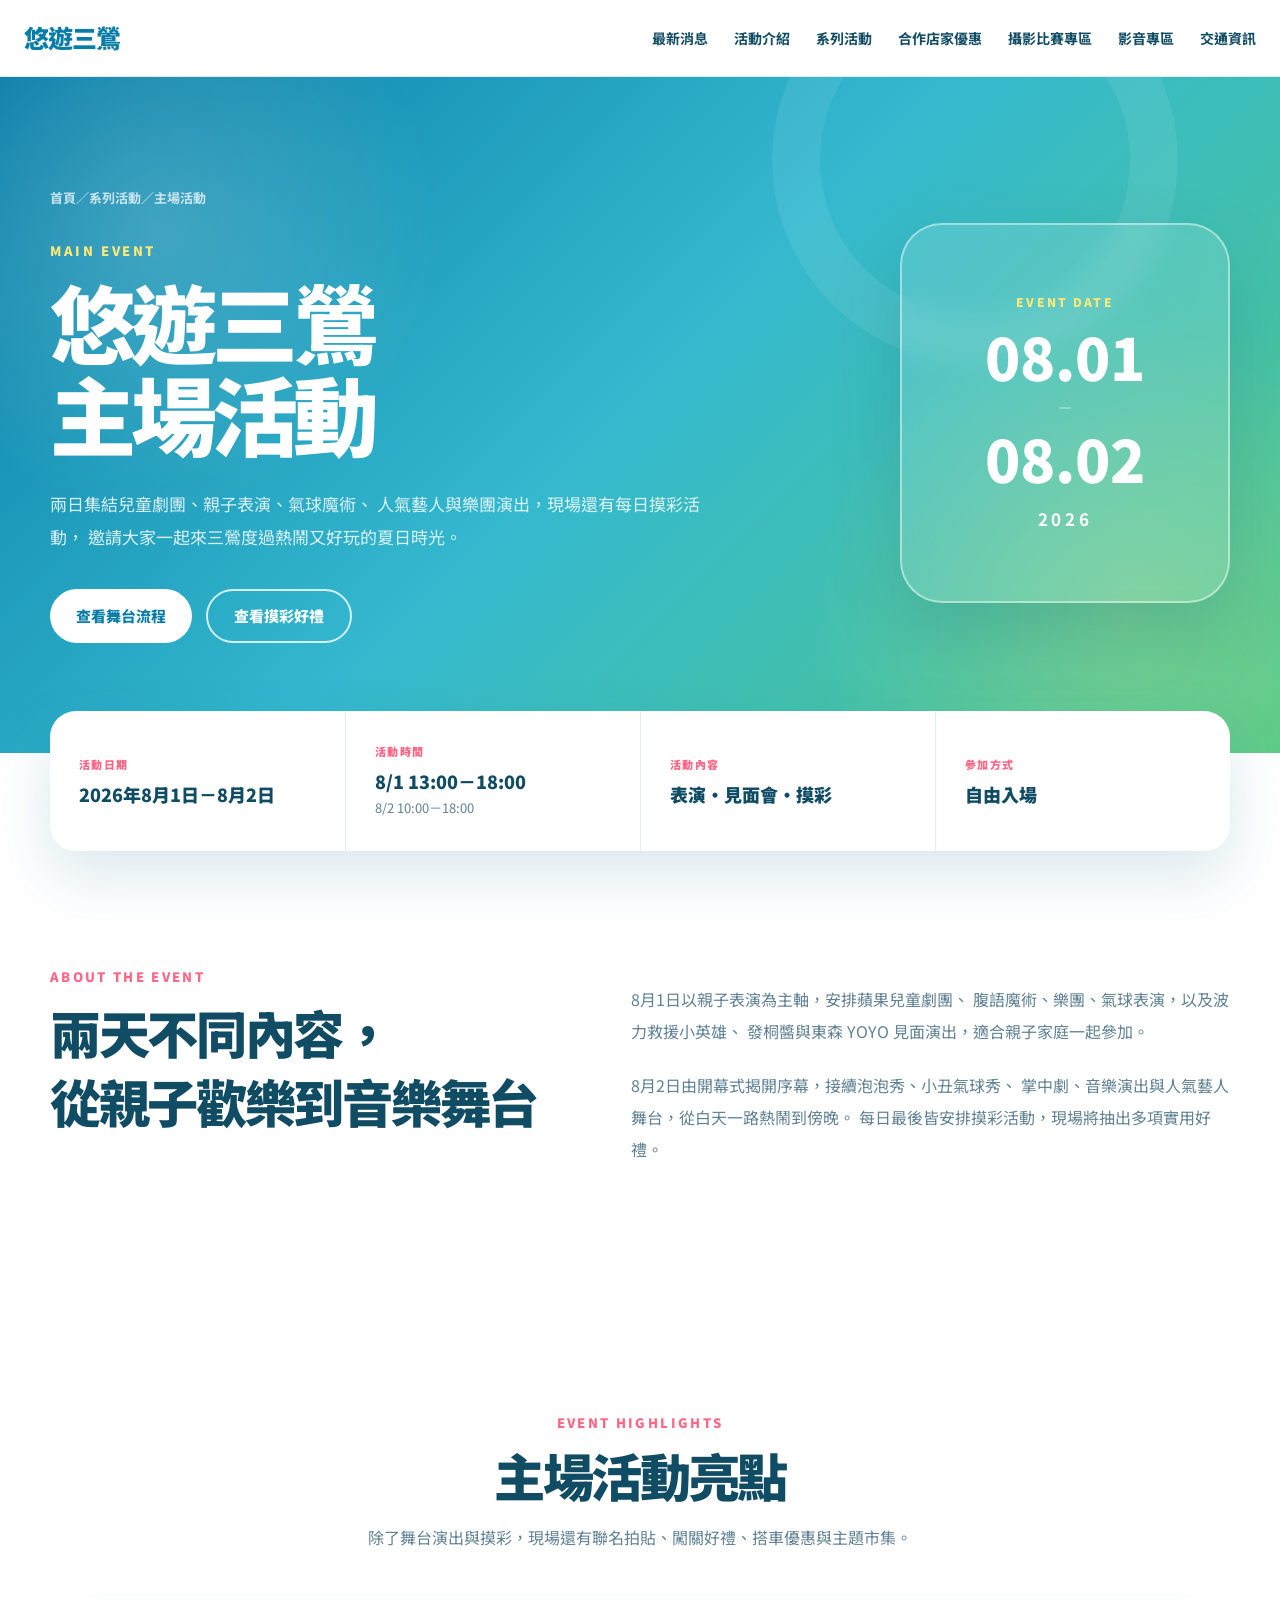
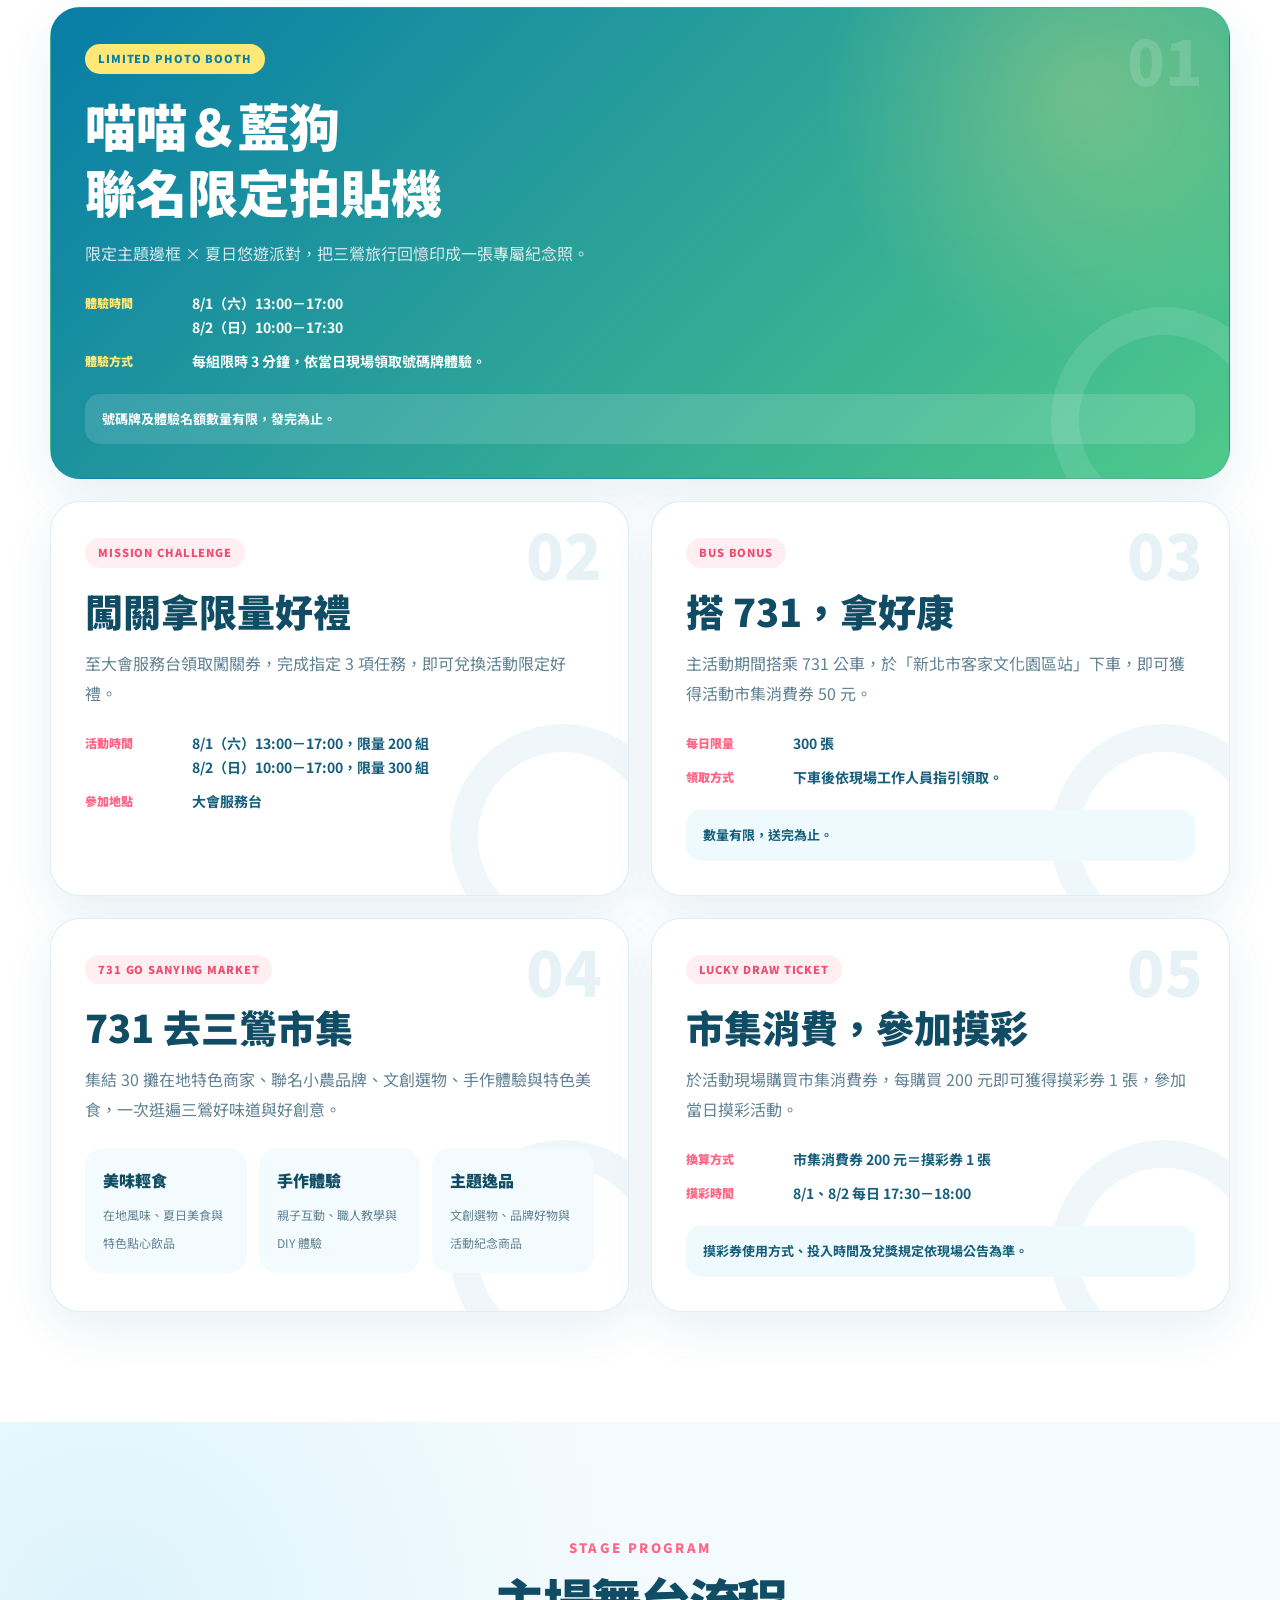
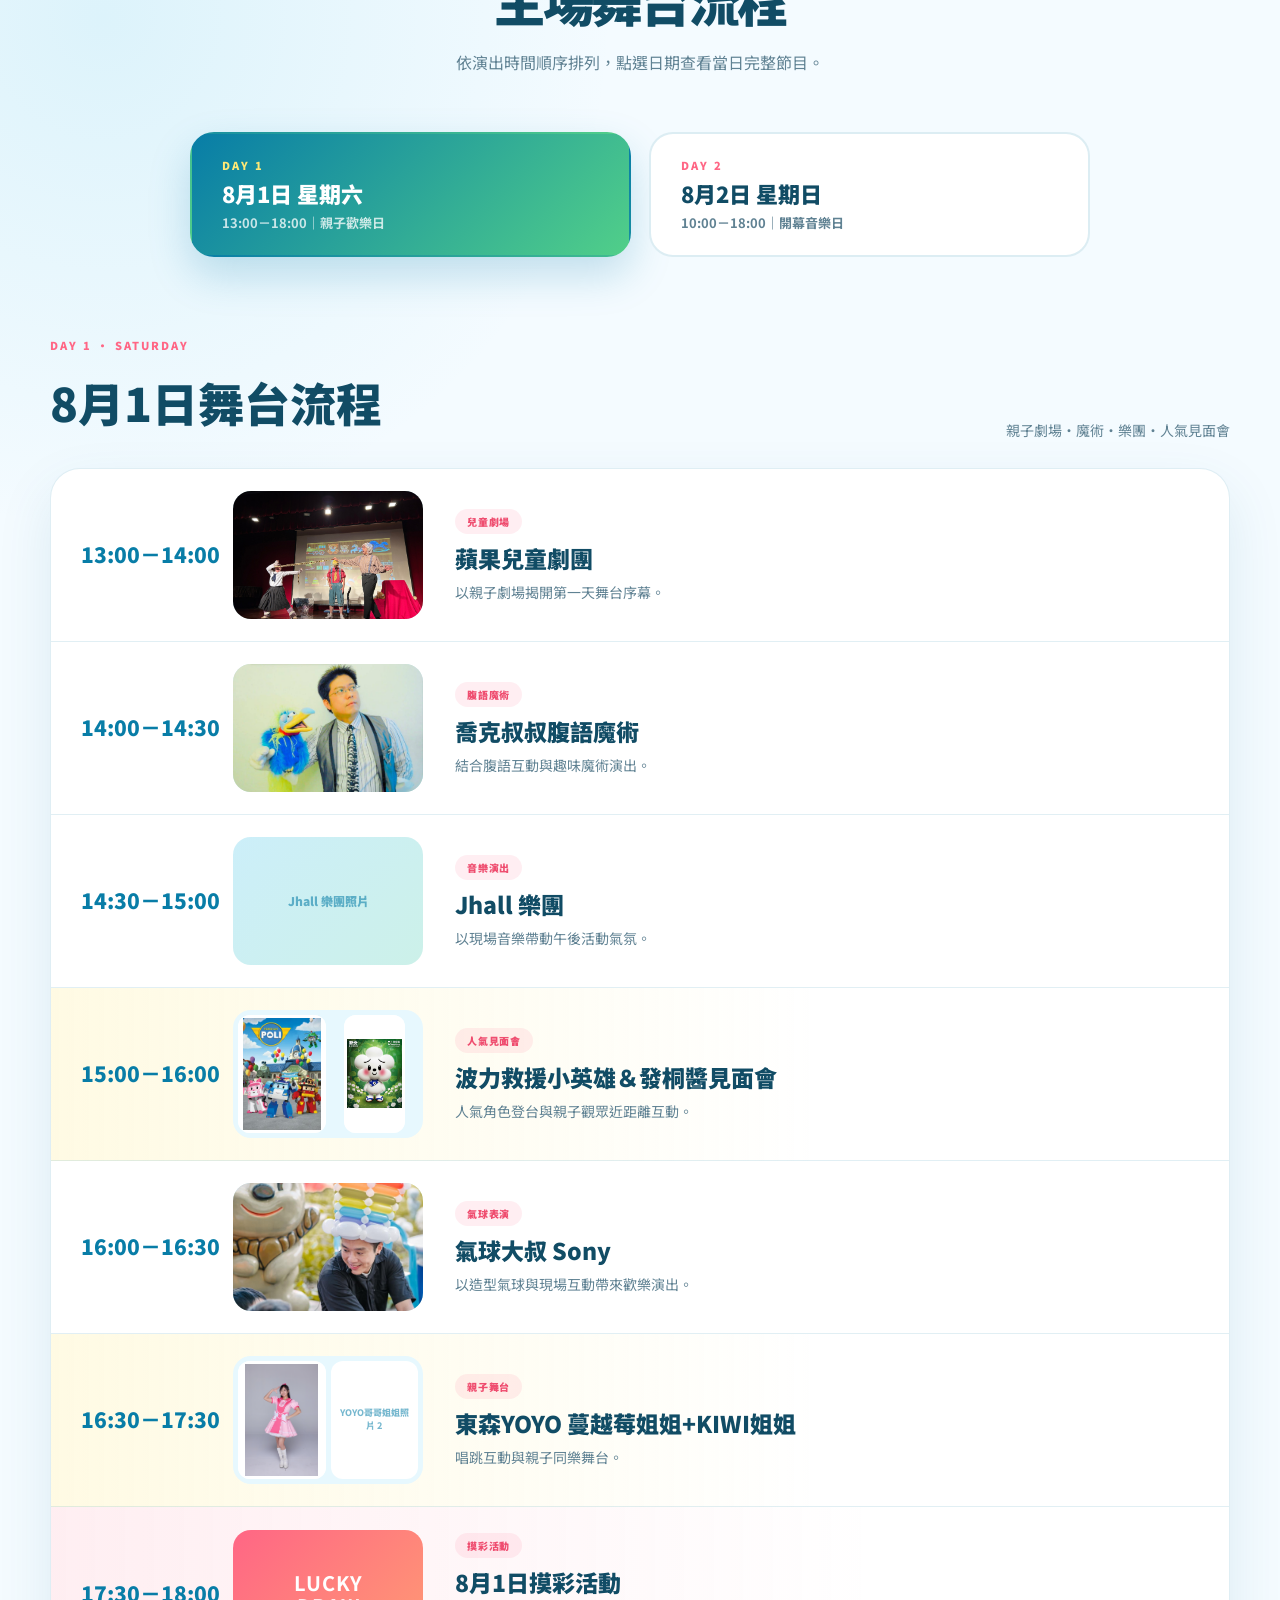
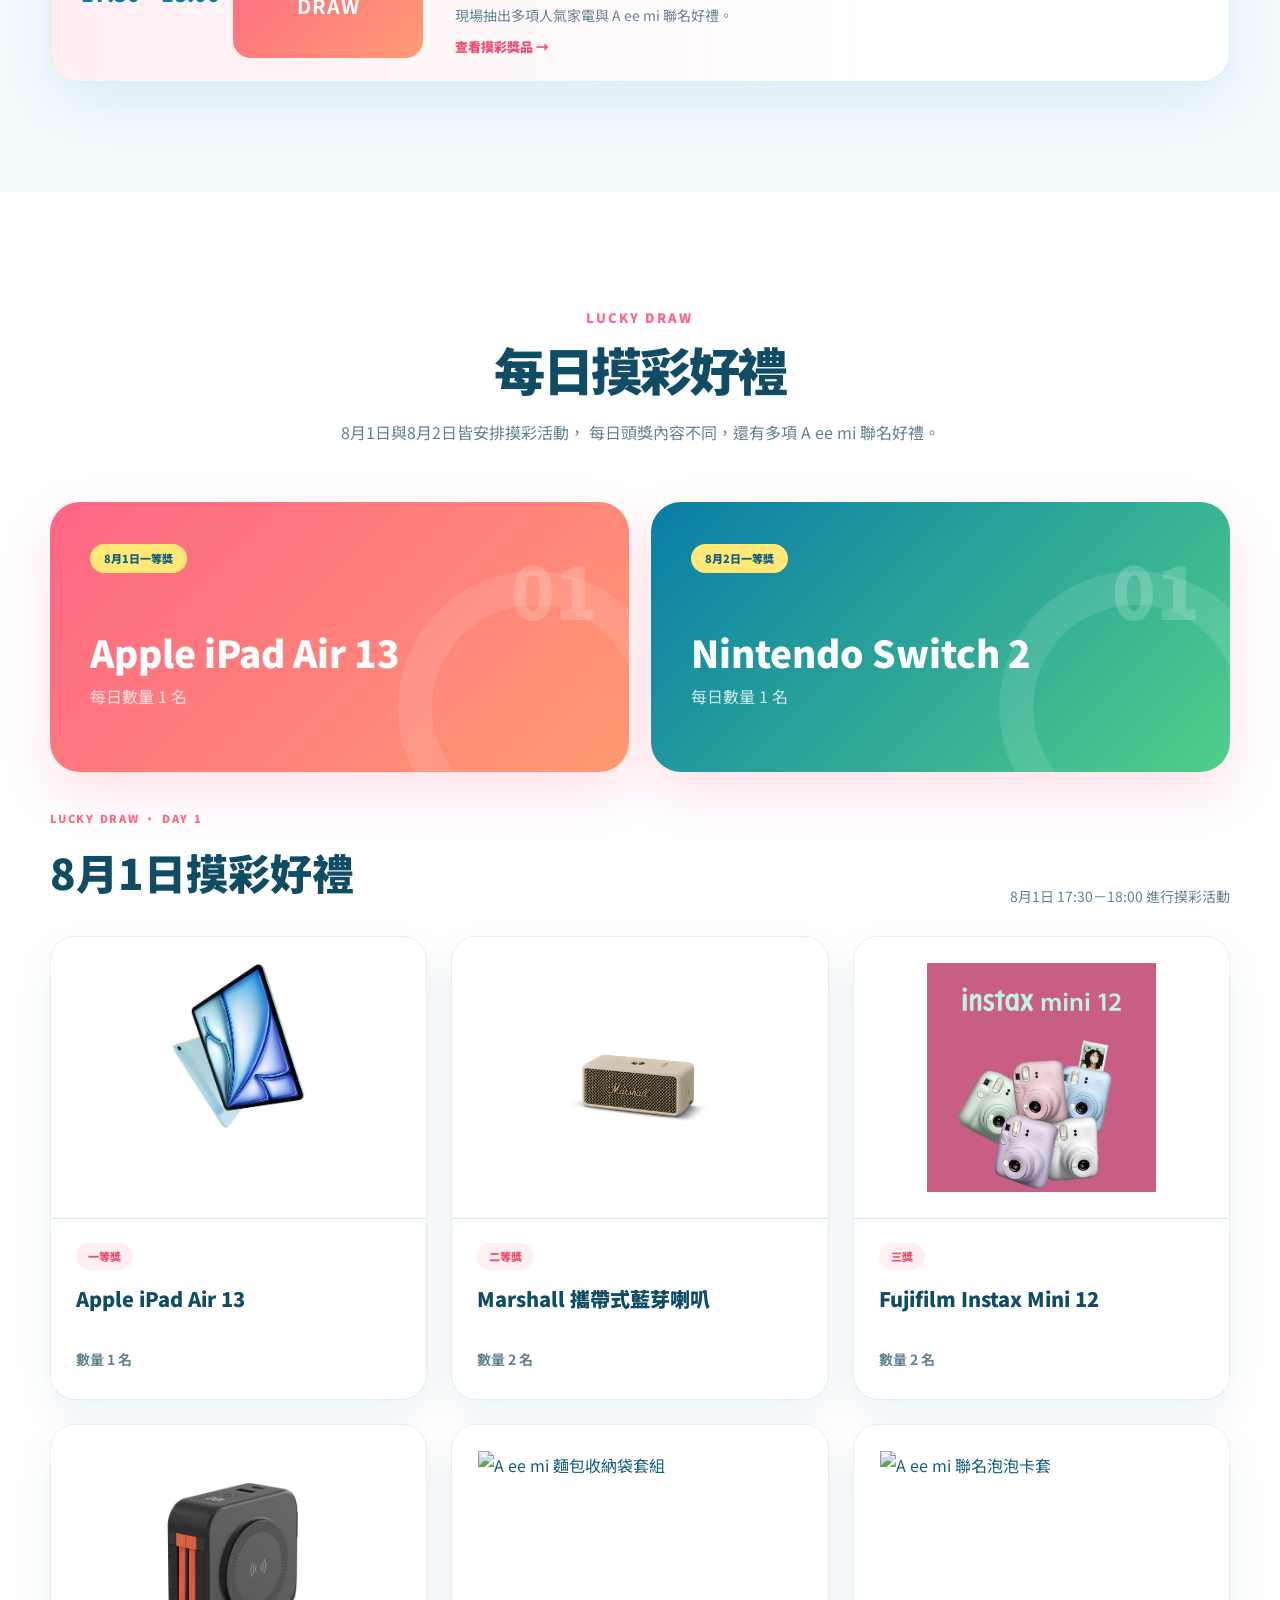
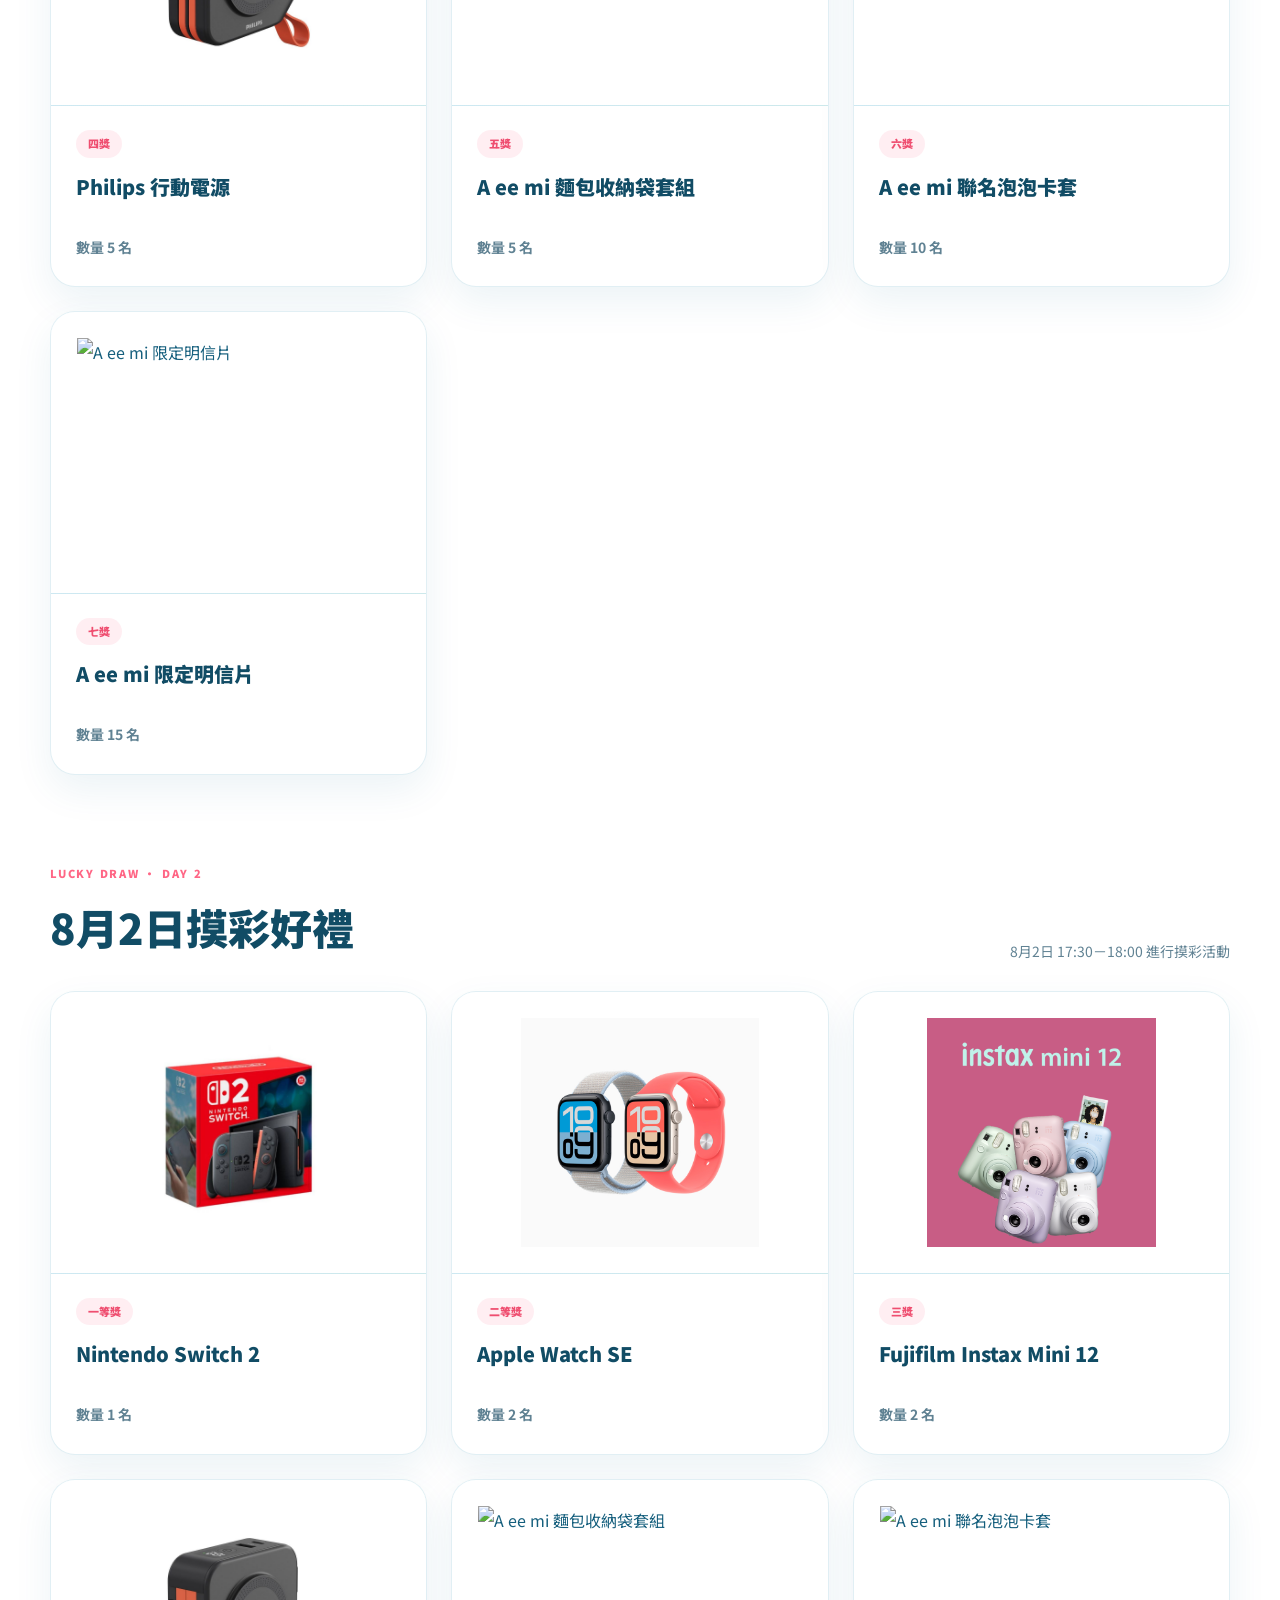
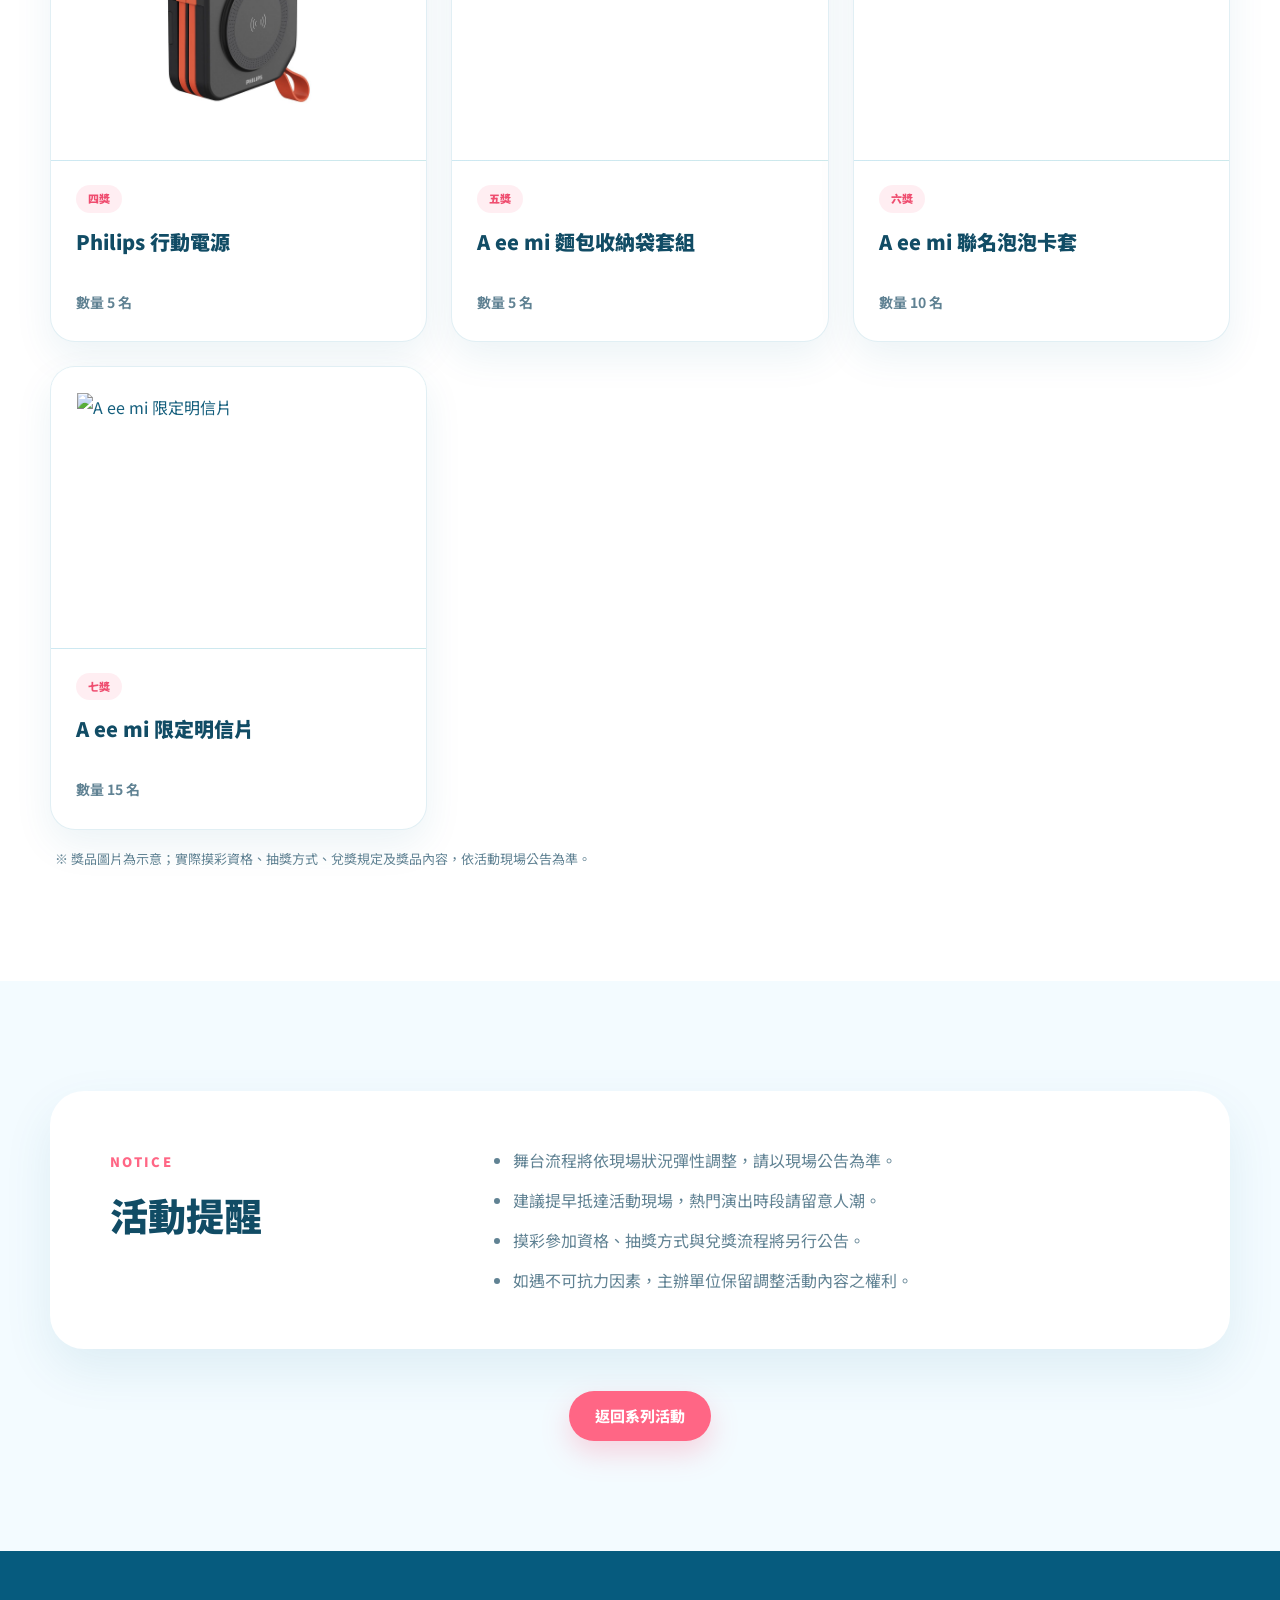
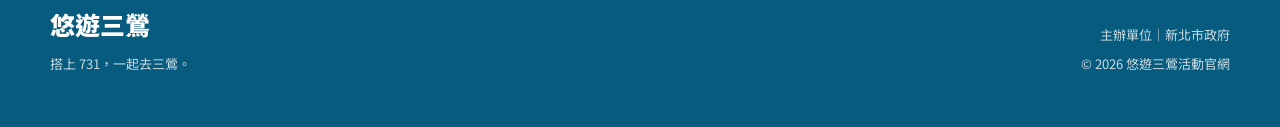
==== main-event.html @ e7f682f3 "Update main-event.html" ====
<!doctype html>
<html lang="zh-Hant">
<head>
  <meta charset="UTF-8" />
  <meta name="viewport" content="width=device-width, initial-scale=1.0" />

  <title>主場活動｜悠遊三鶯</title>

  <meta
    name="description"
    content="悠遊三鶯主場活動於8月1日至8月2日登場，集結兒童劇團、親子表演、人氣藝人、音樂演出與每日摸彩活動。"
  />

  <link rel="preconnect" href="https://fonts.googleapis.com">
  <link rel="preconnect" href="https://fonts.gstatic.com" crossorigin>

  <link
    href="https://fonts.googleapis.com/css2?family=Noto+Sans+TC:wght@400;500;700;900&display=swap"
    rel="stylesheet"
  >

  <link rel="stylesheet" href="style.css" />

  <style>
    /* 表演照片放大檢視 */
    .program-photo img,
    .program-photo-person img {
      cursor: zoom-in;
    }

    .lightbox {
      position: fixed;
      inset: 0;
      z-index: 99999;
      display: flex;
      align-items: center;
      justify-content: center;
      padding: 28px;
      background: rgba(3, 24, 35, 0.92);
      opacity: 0;
      visibility: hidden;
      transition: opacity 0.25s ease, visibility 0.25s ease;
    }

    .lightbox.is-open {
      opacity: 1;
      visibility: visible;
    }

    .lightbox-figure {
      width: min(1100px, 94vw);
      max-height: 90vh;
      margin: 0;
      display: flex;
      flex-direction: column;
      align-items: center;
      gap: 14px;
    }

    .lightbox img {
      display: block;
      max-width: 100%;
      max-height: 82vh;
      object-fit: contain;
      border-radius: 18px;
      background: #fff;
      box-shadow: 0 24px 70px rgba(0, 0, 0, 0.45);
      transform: scale(0.96);
      transition: transform 0.25s ease;
    }

    .lightbox.is-open img {
      transform: scale(1);
    }

    .lightbox-caption {
      min-height: 24px;
      color: #fff;
      font-size: 15px;
      font-weight: 700;
      text-align: center;
    }

    .lightbox-close {
      position: absolute;
      top: 18px;
      right: 22px;
      width: 48px;
      height: 48px;
      display: grid;
      place-items: center;
      border: 1px solid rgba(255,255,255,0.35);
      border-radius: 50%;
      color: #fff;
      background: rgba(255,255,255,0.1);
      font-size: 31px;
      line-height: 1;
      cursor: pointer;
      backdrop-filter: blur(8px);
    }

    .lightbox-close:hover {
      background: rgba(255,255,255,0.2);
    }

    body.lightbox-open {
      overflow: hidden;
    }

    @media (max-width: 650px) {
      .lightbox { padding: 18px; }
      .lightbox-close {
        top: 12px;
        right: 12px;
        width: 42px;
        height: 42px;
        font-size: 27px;
      }
      .lightbox img { max-height: 78vh; }
      .lightbox-caption { font-size: 13px; }
    }


    /* 主場活動亮點 */
    .event-feature-section {
      background: #ffffff;
    }

    .event-feature-grid {
      display: grid;
      grid-template-columns: repeat(2, minmax(0, 1fr));
      gap: 22px;
    }

    .event-feature-card {
      position: relative;
      min-height: 310px;
      padding: 34px;
      overflow: hidden;
      border: 1px solid rgba(8, 125, 167, 0.12);
      border-radius: 30px;
      background: #ffffff;
      box-shadow: 0 18px 48px rgba(11, 101, 138, 0.09);
    }

    .event-feature-card::after {
      position: absolute;
      right: -48px;
      bottom: -55px;
      width: 170px;
      height: 170px;
      border: 28px solid rgba(8, 125, 167, 0.06);
      border-radius: 50%;
      content: "";
    }

    .event-feature-card.feature-wide {
      grid-column: span 2;
      min-height: 340px;
      color: #ffffff;
      background:
        radial-gradient(circle at 88% 18%, rgba(255, 232, 117, 0.28), transparent 24%),
        linear-gradient(135deg, #087da7, #4fc98a);
    }

    .event-feature-card.feature-wide::after {
      border-color: rgba(255,255,255,0.1);
    }

    .feature-kicker {
      display: inline-flex;
      margin-bottom: 18px;
      padding: 5px 13px;
      border-radius: 999px;
      color: #ef4e70;
      background: rgba(255, 102, 133, 0.11);
      font-size: 11px;
      font-weight: 900;
      letter-spacing: 0.08em;
    }

    .feature-wide .feature-kicker {
      color: #087da7;
      background: #ffe875;
    }

    .event-feature-card h3 {
      position: relative;
      z-index: 2;
      margin: 0 0 14px;
      color: #114c65;
      font-size: clamp(25px, 3vw, 38px);
      font-weight: 900;
      line-height: 1.3;
    }

    .feature-wide h3 {
      color: #ffffff;
      font-size: clamp(34px, 4vw, 52px);
    }

    .event-feature-card > p {
      position: relative;
      z-index: 2;
      margin: 0;
      color: #608293;
      line-height: 1.85;
    }

    .feature-wide > p {
      max-width: 760px;
      color: rgba(255,255,255,0.82);
    }

    .feature-meta {
      position: relative;
      z-index: 2;
      margin-top: 24px;
      display: grid;
      gap: 10px;
    }

    .feature-meta div {
      display: grid;
      grid-template-columns: 95px 1fr;
      gap: 12px;
      align-items: start;
    }

    .feature-meta span {
      color: #ff6685;
      font-size: 12px;
      font-weight: 900;
    }

    .feature-meta strong {
      color: #155f7d;
      font-size: 14px;
      line-height: 1.7;
    }

    .feature-wide .feature-meta span {
      color: #ffe875;
    }

    .feature-wide .feature-meta strong {
      color: #ffffff;
    }

    .market-type-grid {
      position: relative;
      z-index: 2;
      margin-top: 24px;
      display: grid;
      grid-template-columns: repeat(3, 1fr);
      gap: 12px;
    }

    .market-type {
      padding: 18px;
      border-radius: 18px;
      background: #f4fbff;
    }

    .market-type strong {
      display: block;
      margin-bottom: 5px;
      color: #114c65;
      font-size: 16px;
      font-weight: 900;
    }

    .market-type span {
      color: #608293;
      font-size: 12px;
      line-height: 1.55;
    }

    .feature-number {
      position: absolute;
      top: 20px;
      right: 26px;
      color: rgba(8, 125, 167, 0.1);
      font-size: 62px;
      font-weight: 900;
      line-height: 1;
    }

    .feature-wide .feature-number {
      color: rgba(255,255,255,0.14);
    }

    .feature-note {
      position: relative;
      z-index: 2;
      margin-top: 20px;
      padding: 14px 17px;
      border-radius: 15px;
      color: #155f7d;
      background: #effaff;
      font-size: 13px;
      font-weight: 700;
    }

    .feature-wide .feature-note {
      color: #ffffff;
      background: rgba(255,255,255,0.13);
    }

    @media (max-width: 760px) {
      .event-feature-grid {
        grid-template-columns: 1fr;
      }

      .event-feature-card,
      .event-feature-card.feature-wide {
        grid-column: auto;
        min-height: auto;
        padding: 28px 24px;
      }

      .market-type-grid {
        grid-template-columns: 1fr;
      }

      .feature-meta div {
        grid-template-columns: 1fr;
        gap: 2px;
      }
    }

  </style>
</head>

<body>

  <!-- 導覽列 -->
  <header class="site-header">
    <div class="header-inner">

      <a class="logo" href="index.html">悠遊三鶯</a>

      <button
        class="menu-toggle"
        type="button"
        aria-label="開啟選單"
        aria-expanded="false"
        aria-controls="main-nav"
      >
        <span></span>
        <span></span>
        <span></span>
      </button>

      <nav class="main-nav" id="main-nav">
        <a href="index.html#news">最新消息</a>
        <a href="index.html#about">活動介紹</a>
        <a href="index.html#events">系列活動</a>
        <a href="index.html#shops">合作店家優惠</a>
        <a href="index.html#photo">攝影比賽專區</a>
        <a href="index.html#video">影音專區</a>
        <a href="index.html#traffic">交通資訊</a>
      </nav>

    </div>
  </header>

  <main>

    <!-- 內頁首屏 -->
    <section class="event-page-hero">
      <div class="container event-page-hero-inner">

        <div class="event-page-hero-copy">
          <a class="breadcrumb" href="index.html#events">
            首頁／系列活動／主場活動
          </a>

          <span class="event-page-label">MAIN EVENT</span>

          <h1>
            悠遊三鶯<br>
            主場活動
          </h1>

          <p>
            兩日集結兒童劇團、親子表演、氣球魔術、
            人氣藝人與樂團演出，現場還有每日摸彩活動，
            邀請大家一起來三鶯度過熱鬧又好玩的夏日時光。
          </p>

          <div class="event-page-actions">
            <a class="button button-light" href="#schedule">
              查看舞台流程
            </a>

            <a class="button button-outline-light" href="#raffle">
              查看摸彩好禮
            </a>
          </div>
        </div>

        <div class="event-page-date-card">
          <span>EVENT DATE</span>
          <strong>08.01</strong>
          <i>－</i>
          <strong>08.02</strong>
          <p>2026</p>
        </div>

      </div>
    </section>

    <!-- 活動基本資訊 -->
    <section class="event-summary-section">
      <div class="container">

        <div class="event-summary-grid">

          <article>
            <span>活動日期</span>
            <strong>2026年8月1日－8月2日</strong>
          </article>

          <article>
            <span>活動時間</span>
            <strong>8/1 13:00－18:00</strong>
            <small>8/2 10:00－18:00</small>
          </article>

          <article>
            <span>活動內容</span>
            <strong>表演・見面會・摸彩</strong>
          </article>

          <article>
            <span>參加方式</span>
            <strong>自由入場</strong>
          </article>

        </div>

      </div>
    </section>

    <!-- 活動介紹 -->
    <section class="section event-intro-section">
      <div class="container">

        <div class="event-intro-layout">

          <div class="event-intro-title">
            <span class="section-en">ABOUT THE EVENT</span>
            <h2>兩天不同內容，<br>從親子歡樂到音樂舞台</h2>
          </div>

          <div class="event-intro-copy">
            <p>
              8月1日以親子表演為主軸，安排蘋果兒童劇團、
              腹語魔術、樂團、氣球表演，以及波力救援小英雄、
              發桐醬與東森 YOYO 見面演出，適合親子家庭一起參加。
            </p>

            <p>
              8月2日由開幕式揭開序幕，接續泡泡秀、小丑氣球秀、
              掌中劇、音樂演出與人氣藝人舞台，從白天一路熱鬧到傍晚。
              每日最後皆安排摸彩活動，現場將抽出多項實用好禮。
            </p>
          </div>

        </div>

      </div>
    </section>



    <!-- 主場活動亮點 -->
    <section class="section event-feature-section" id="event-highlights">
      <div class="container">

        <div class="section-heading centered">
          <span class="section-en">EVENT HIGHLIGHTS</span>
          <h2>主場活動亮點</h2>
          <p>除了舞台演出與摸彩，現場還有聯名拍貼、闖關好禮、搭車優惠與主題市集。</p>
        </div>

        <div class="event-feature-grid">

          <article class="event-feature-card feature-wide">
            <span class="feature-number">01</span>
            <span class="feature-kicker">LIMITED PHOTO BOOTH</span>
            <h3>喵喵＆藍狗<br>聯名限定拍貼機</h3>
            <p>限定主題邊框 × 夏日悠遊派對，把三鶯旅行回憶印成一張專屬紀念照。</p>

            <div class="feature-meta">
              <div>
                <span>體驗時間</span>
                <strong>8/1（六）13:00－17:00<br>8/2（日）10:00－17:30</strong>
              </div>
              <div>
                <span>體驗方式</span>
                <strong>每組限時 3 分鐘，依當日現場領取號碼牌體驗。</strong>
              </div>
            </div>

            <div class="feature-note">號碼牌及體驗名額數量有限，發完為止。</div>
          </article>

          <article class="event-feature-card">
            <span class="feature-number">02</span>
            <span class="feature-kicker">MISSION CHALLENGE</span>
            <h3>闖關拿限量好禮</h3>
            <p>至大會服務台領取闖關券，完成指定 3 項任務，即可兌換活動限定好禮。</p>

            <div class="feature-meta">
              <div>
                <span>活動時間</span>
                <strong>8/1（六）13:00－17:00，限量 200 組<br>8/2（日）10:00－17:00，限量 300 組</strong>
              </div>
              <div>
                <span>參加地點</span>
                <strong>大會服務台</strong>
              </div>
            </div>
          </article>

          <article class="event-feature-card">
            <span class="feature-number">03</span>
            <span class="feature-kicker">BUS BONUS</span>
            <h3>搭 731，拿好康</h3>
            <p>主活動期間搭乘 731 公車，於「新北市客家文化園區站」下車，即可獲得活動市集消費券 50 元。</p>

            <div class="feature-meta">
              <div>
                <span>每日限量</span>
                <strong>300 張</strong>
              </div>
              <div>
                <span>領取方式</span>
                <strong>下車後依現場工作人員指引領取。</strong>
              </div>
            </div>

            <div class="feature-note">數量有限，送完為止。</div>
          </article>

          <article class="event-feature-card">
            <span class="feature-number">04</span>
            <span class="feature-kicker">731 GO SANYING MARKET</span>
            <h3>731 去三鶯市集</h3>
            <p>集結 30 攤在地特色商家、聯名小農品牌、文創選物、手作體驗與特色美食，一次逛遍三鶯好味道與好創意。</p>

            <div class="market-type-grid">
              <div class="market-type">
                <strong>美味輕食</strong>
                <span>在地風味、夏日美食與特色點心飲品</span>
              </div>
              <div class="market-type">
                <strong>手作體驗</strong>
                <span>親子互動、職人教學與 DIY 體驗</span>
              </div>
              <div class="market-type">
                <strong>主題逸品</strong>
                <span>文創選物、品牌好物與活動紀念商品</span>
              </div>
            </div>
          </article>

          <article class="event-feature-card">
            <span class="feature-number">05</span>
            <span class="feature-kicker">LUCKY DRAW TICKET</span>
            <h3>市集消費，參加摸彩</h3>
            <p>於活動現場購買市集消費券，每購買 200 元即可獲得摸彩券 1 張，參加當日摸彩活動。</p>

            <div class="feature-meta">
              <div>
                <span>換算方式</span>
                <strong>市集消費券 200 元＝摸彩券 1 張</strong>
              </div>
              <div>
                <span>摸彩時間</span>
                <strong>8/1、8/2 每日 17:30－18:00</strong>
              </div>
            </div>

            <div class="feature-note">摸彩券使用方式、投入時間及兌獎規定依現場公告為準。</div>
          </article>

        </div>
      </div>
    </section>


    <!-- 舞台演出流程 -->
<section class="section stage-program-section" id="schedule">
  <div class="container">

    <div class="section-heading centered">
      <span class="section-en">STAGE PROGRAM</span>
      <h2>主場舞台流程</h2>
      <p>依演出時間順序排列，點選日期查看當日完整節目。</p>
    </div>

    <!-- 日期切換 -->
    <div class="program-tabs" role="tablist">
      <button
        class="program-tab is-active"
        type="button"
        data-program="program-day1"
        aria-selected="true"
      >
        <span>DAY 1</span>
        <strong>8月1日 星期六</strong>
        <small>13:00－18:00｜親子歡樂日</small>
      </button>

      <button
        class="program-tab"
        type="button"
        data-program="program-day2"
        aria-selected="false"
      >
        <span>DAY 2</span>
        <strong>8月2日 星期日</strong>
        <small>10:00－18:00｜開幕音樂日</small>
      </button>
    </div>

    <!-- 8月1日 -->
    <div class="program-panel is-active" id="program-day1">

      <div class="program-day-heading">
        <div>
          <span>DAY 1 · SATURDAY</span>
          <h3>8月1日舞台流程</h3>
        </div>
        <p>親子劇場・魔術・樂團・人氣見面會</p>
      </div>

      <div class="program-list">

        <article class="program-row">
          <time>13:00<br>－<br>14:00</time>

          <div class="program-photo">
            <span>蘋果兒童劇團照片</span>
            <img
              src="images/performers/0801-apple.jpg"
              alt="蘋果兒童劇團"
              loading="lazy"
              style="--focus-x: 50%; --focus-y: 35%;"
              onerror="this.style.display='none';"
            >
          </div>

          <div class="program-info">
            <span class="program-category">兒童劇場</span>
            <h4>蘋果兒童劇團</h4>
            <p>以親子劇場揭開第一天舞台序幕。</p>
          </div>
        </article>

        <article class="program-row">
          <time>14:00<br>－<br>14:30</time>

          <div class="program-photo">
            <span>喬克叔叔照片</span>
            <img
              src="images/performers/0801-joker.jpg"
              alt="喬克叔叔腹語魔術"
              loading="lazy"
              style="--focus-x: 50%; --focus-y: 25%;"
              onerror="this.style.display='none';"
            >
          </div>

          <div class="program-info">
            <span class="program-category">腹語魔術</span>
            <h4>喬克叔叔腹語魔術</h4>
            <p>結合腹語互動與趣味魔術演出。</p>
          </div>
        </article>

        <article class="program-row">
          <time>14:30<br>－<br>15:00</time>

          <div class="program-photo">
            <span>Jhall 樂團照片</span>
            <img
              src="images/performers/0801-jhall.jpg"
              alt="Jhall 樂團"
              loading="lazy"
              style="--focus-x: 50%; --focus-y: 40%;"
              onerror="this.style.display='none';"
            >
          </div>

          <div class="program-info">
            <span class="program-category">音樂演出</span>
            <h4>Jhall 樂團</h4>
            <p>以現場音樂帶動午後活動氣氛。</p>
          </div>
        </article>

        <article class="program-row program-row-highlight">
          <time>15:00<br>－<br>16:00</time>

          <div class="program-photo program-photo-pair">
  <div class="program-photo-person">
    <span>波力救援小英雄照片</span>
    <img
      src="images/performers/0801-poly.jpg"
      alt="波力救援小英雄"
      loading="lazy"
      onerror="this.style.display='none';"
    >
  </div>

  <div class="program-photo-person">
    <span>發桐醬照片</span>
    <img
      src="images/performers/0801-fatung.jpg"
      alt="發桐醬"
      loading="lazy"
      onerror="this.style.display='none';"
    >
  </div>
</div>

          <div class="program-info">
            <span class="program-category">人氣見面會</span>
            <h4>波力救援小英雄＆發桐醬見面會</h4>
            <p>人氣角色登台與親子觀眾近距離互動。</p>
          </div>
        </article>

        <article class="program-row">
          <time>16:00<br>－<br>16:30</time>

          <div class="program-photo">
            <span>氣球大叔 Sony 照片</span>
            <img
              src="images/performers/0801-sony.jpg"
              alt="氣球大叔 Sony"
              loading="lazy"
              style="--focus-x: 50%; --focus-y: 25%;"
              onerror="this.style.display='none';"
            >
          </div>

          <div class="program-info">
            <span class="program-category">氣球表演</span>
            <h4>氣球大叔 Sony</h4>
            <p>以造型氣球與現場互動帶來歡樂演出。</p>
          </div>
        </article>

        <article class="program-row program-row-highlight">
          <time>16:30<br>－<br>17:30</time>

          <div class="program-photo program-photo-pair">
  <div class="program-photo-person">
    <span>YOYO哥哥姐姐照片 1</span>
    <img
      src="images/performers/0801-yoyo-01.jpg"
      alt="東森 YOYO 演出者一"
      loading="lazy"
      onerror="this.style.display='none';"
    >
  </div>

  <div class="program-photo-person">
    <span>YOYO哥哥姐姐照片 2</span>
    <img
      src="images/performers/0801-yoyo-02.jpg"
      alt="東森 YOYO 演出者二"
      loading="lazy"
      onerror="this.style.display='none';"
    >
  </div>
</div>

          <div class="program-info">
            <span class="program-category">親子舞台</span>
            <h4>東森YOYO 蔓越莓姐姐+KIWI姐姐</h4>
            <p>唱跳互動與親子同樂舞台。</p>
          </div>
        </article>

        <article class="program-row program-row-raffle">
          <time>17:30<br>－<br>18:00</time>

          <div class="program-photo program-photo-symbol">
            <strong>LUCKY<br>DRAW</strong>
          </div>

          <div class="program-info">
            <span class="program-category">摸彩活動</span>
            <h4>8月1日摸彩活動</h4>
            <p>現場抽出多項人氣家電與 A ee mi 聯名好禮。</p>
            <a href="#raffle">查看摸彩獎品 →</a>
          </div>
        </article>

      </div>
    </div>

    <!-- 8月2日 -->
    <div class="program-panel" id="program-day2">

      <div class="program-day-heading">
        <div>
          <span>DAY 2 · SUNDAY</span>
          <h3>8月2日舞台流程</h3>
        </div>
        <p>開幕活動・親子演出・樂團・人氣藝人</p>
      </div>

      <div class="program-list">

        <article class="program-row program-row-opening">
          <time>10:00<br>－<br>10:40</time>

          <div class="program-photo program-photo-symbol">
            <strong>OPENING</strong>
          </div>

          <div class="program-info">
            <span class="program-category">開幕活動</span>
            <h4>悠遊三鶯開幕式</h4>
            <p>由現場貴賓與表演團隊共同揭開活動序幕。</p>
          </div>
        </article>

        <article class="program-row">
          <time>10:40<br>－<br>11:10</time>

          <div class="program-photo">
            <span>猴子老師照片</span>
            <img
              src="images/performers/0802-monkey.jpg"
              alt="猴子老師泡泡表演"
              loading="lazy"
              style="--focus-x: 50%; --focus-y: 25%;"
              onerror="this.style.display='none';"
            >
          </div>

          <div class="program-info">
            <span class="program-category">泡泡表演</span>
            <h4>猴子老師泡泡表演</h4>
            <p>以大大小小的夢幻泡泡打造親子互動舞台。</p>
          </div>
        </article>

        <article class="program-row">
          <time>11:10<br>－<br>11:40</time>

          <div class="program-photo">
            <span>呱呱姐姐照片</span>
            <img
              src="images/performers/0802-guagua.jpg"
              alt="呱呱姐姐歡樂小丑氣球秀"
              loading="lazy"
              style="--focus-x: 50%; --focus-y: 25%;"
              onerror="this.style.display='none';"
            >
          </div>

          <div class="program-info">
            <span class="program-category">氣球表演</span>
            <h4>呱呱姐姐歡樂小丑氣球秀</h4>
            <p>趣味小丑互動搭配造型氣球演出。</p>
          </div>
        </article>

        <article class="program-row">
          <time>11:40<br>－<br>13:10</time>

          <div class="program-photo">
            <span>五洲園掌中劇團照片</span>
            <img
              src="images/performers/0802-wuzhou.jpg"
              alt="五洲園掌中劇團"
              loading="lazy"
              style="--focus-x: 50%; --focus-y: 40%;"
              onerror="this.style.display='none';"
            >
          </div>

          <div class="program-info">
            <span class="program-category">傳統戲曲</span>
            <h4>五洲園掌中劇團</h4>
            <p>以布袋戲演出呈現傳統藝術魅力。</p>
          </div>
        </article>

        <article class="program-row">
          <time>13:10<br>－<br>13:40</time>

          <div class="program-photo">
            <span>鈴極限照片</span>
            <img
              src="images/performers/0802-lingjixian.jpg"
              alt="鈴極限"
              loading="lazy"
              style="--focus-x: 50%; --focus-y: 35%;"
              onerror="this.style.display='none';"
            >
          </div>

          <div class="program-info">
            <span class="program-category">舞台演出</span>
            <h4>鈴極限</h4>
            <p>帶來節奏感十足的特色舞台演出。</p>
          </div>
        </article>

        <article class="program-row">
          <time>13:40<br>－<br>14:05</time>

          <div class="program-photo">
            <span>Yappy 照片</span>
            <img
              src="images/performers/0802-yappy.jpg"
              alt="Yappy"
              loading="lazy"
              style="--focus-x: 50%; --focus-y: 10%;"
              onerror="this.style.display='none';"
            >
          </div>

          <div class="program-info">
            <span class="program-category">音樂演出</span>
            <h4>Yappy</h4>
            <p>以現場音樂為午後舞台暖場。</p>
          </div>
        </article>

        <article class="program-row">
          <time>14:05<br>－<br>14:45</time>

          <div class="program-photo">
            <span>粹垢 TRAEGO 照片</span>
            <img
              src="images/performers/0802-traego.jpg"
              alt="粹垢 TRAEGO"
              loading="lazy"
              style="--focus-x: 50%; --focus-y: 40%;"
              onerror="this.style.display='none';"
            >
          </div>

          <div class="program-info">
            <span class="program-category">音樂演出</span>
            <h4>粹垢 TRAEGO</h4>
            <p>帶來風格鮮明的現場演出。</p>
          </div>
        </article>

        <article class="program-row">
          <time>14:45<br>－<br>15:15</time>

          <div class="program-photo">
            <span>崴崴孟孟照片</span>
            <img
              src="images/performers/0802-weiwei.jpg"
              alt="崴崴孟孟"
              loading="lazy"
              style="--focus-x: 50%; --focus-y: 20%;"
              onerror="this.style.display='none';"
            >
          </div>

          <div class="program-info">
            <span class="program-category">音樂演出</span>
            <h4>崴崴孟孟</h4>
            <p>以雙人音樂演出延續午後氣氛。</p>
          </div>
        </article>

        <article class="program-row">
          <time>15:15<br>－<br>15:55</time>

          <div class="program-photo">
            <span>無妄合作社照片</span>
            <img
              src="images/performers/0802-wuwang.jpg"
              alt="無妄合作社"
              loading="lazy"
              style="--focus-x: 50%; --focus-y: 10%;"
              onerror="this.style.display='none';"
            >
          </div>

          <div class="program-info">
            <span class="program-category">樂團演出</span>
            <h4>無妄合作社</h4>
            <p>帶來充滿現場張力的樂團演出。</p>
          </div>
        </article>

        <article class="program-row">
          <time>15:55<br>－<br>16:35</time>

          <div class="program-photo">
            <span>庸俗救星照片</span>
            <img
              src="images/performers/0802-yongsu.jpg"
              alt="庸俗救星"
              loading="lazy"
              style="--focus-x: 50%; --focus-y: 20%;"
              onerror="this.style.display='none';"
            >
          </div>

          <div class="program-info">
            <span class="program-category">樂團演出</span>
            <h4>庸俗救星</h4>
            <p>以樂團現場演出推升舞台熱度。</p>
          </div>
        </article>

        <article class="program-row program-row-highlight">
          <time>16:35<br>－<br>17:00</time>

          <div class="program-photo">
            <span>婁峻碩 SHOU 照片</span>
            <img
              src="images/performers/0802-shou.jpg"
              alt="婁峻碩 SHOU"
              loading="lazy"
              style="--focus-x: 50%; --focus-y: 20%;"
              onerror="this.style.display='none';"
            >
          </div>

          <div class="program-info">
            <span class="program-category">人氣藝人</span>
            <h4>婁峻碩 SHOU</h4>
            <p>人氣藝人登台演出，帶來主場活動高潮。</p>
          </div>
        </article>

        <article class="program-row program-row-highlight">
          <time>17:00<br>－<br>17:30</time>

          <div class="program-photo">
            <span>小鐘照片</span>
            <img
              src="images/performers/0802-xiaozhong.jpg"
              alt="小鐘"
              loading="lazy"
              style="--focus-x: 50%; --focus-y: 10%;"
              onerror="this.style.display='none';"
            >
          </div>

          <div class="program-info">
            <span class="program-category">人氣藝人</span>
            <h4>小鐘</h4>
            <p>以活力舞台演出陪大家迎接摸彩時段。</p>
          </div>
        </article>

        <article class="program-row program-row-raffle">
          <time>17:30<br>－<br>18:00</time>

          <div class="program-photo program-photo-symbol">
            <strong>LUCKY<br>DRAW</strong>
          </div>

          <div class="program-info">
            <span class="program-category">摸彩活動</span>
            <h4>8月2日摸彩活動</h4>
            <p>現場抽出多項人氣家電與 A ee mi 聯名好禮。</p>
            <a href="#raffle">查看摸彩獎品 →</a>
          </div>
        </article>

      </div>
    </div>

  </div>
</section>

    <!-- 摸彩 -->
    <section class="section raffle-page-section" id="raffle">
      <div class="container">

        <div class="section-heading centered">
          <span class="section-en">LUCKY DRAW</span>
          <h2>每日摸彩好禮</h2>
          <p>
            8月1日與8月2日皆安排摸彩活動，
            每日頭獎內容不同，還有多項 A ee mi 聯名好禮。
          </p>
        </div>

        <div class="raffle-highlight-grid">

          <article class="raffle-highlight">
            <span class="prize-level">8月1日一等獎</span>
            <div class="prize-icon">01</div>
            <h3>Apple iPad Air 13</h3>
            <p>每日數量 1 名</p>
          </article>

          <article class="raffle-highlight">
            <span class="prize-level">8月2日一等獎</span>
            <div class="prize-icon">01</div>
            <h3>Nintendo Switch 2</h3>
            <p>每日數量 1 名</p>
          </article>

        </div>

        <!-- 8/1 摸彩品 -->
<section class="prize-day-section">
  <div class="prize-day-heading">
    <div>
      <span>LUCKY DRAW · DAY 1</span>
      <h3>8月1日摸彩好禮</h3>
    </div>
    <p>8月1日 17:30－18:00 進行摸彩活動</p>
  </div>

  <div class="prize-card-grid">

    <article class="prize-card">
      <div class="prize-image">
        <img src="images/prizes/0801-prize-01.jpg" alt="Apple iPad Air 13">
        <span class="image-placeholder">獎品照片<br>1200 × 900</span>
      </div>
      <div class="prize-card-content">
        <span class="prize-rank">一等獎</span>
        <h4>Apple iPad Air 13</h4>
        <p>數量 1 名</p>
      </div>
    </article>

    <article class="prize-card">
      <div class="prize-image">
        <img src="images/prizes/0801-prize-02.jpg" alt="Marshall 攜帶式藍芽喇叭">
        <span class="image-placeholder">獎品照片</span>
      </div>
      <div class="prize-card-content">
        <span class="prize-rank">二等獎</span>
        <h4>Marshall 攜帶式藍芽喇叭</h4>
        <p>數量 2 名</p>
      </div>
    </article>

    <article class="prize-card">
      <div class="prize-image">
        <img src="images/prizes/0801-prize-03.jpg" alt="Fujifilm Instax Mini 12">
        <span class="image-placeholder">獎品照片</span>
      </div>
      <div class="prize-card-content">
        <span class="prize-rank">三獎</span>
        <h4>Fujifilm Instax Mini 12</h4>
        <p>數量 2 名</p>
      </div>
    </article>

    <article class="prize-card">
      <div class="prize-image">
        <img src="images/prizes/0801-prize-04.jpg" alt="Philips 行動電源">
        <span class="image-placeholder">獎品照片</span>
      </div>
      <div class="prize-card-content">
        <span class="prize-rank">四獎</span>
        <h4>Philips 行動電源</h4>
        <p>數量 5 名</p>
      </div>
    </article>

    <article class="prize-card">
      <div class="prize-image">
        <img src="images/prizes/0801-prize-05.jpg" alt="A ee mi 麵包收納袋套組">
        <span class="image-placeholder">獎品照片</span>
      </div>
      <div class="prize-card-content">
        <span class="prize-rank">五獎</span>
        <h4>A ee mi 麵包收納袋套組</h4>
        <p>數量 5 名</p>
      </div>
    </article>

    <article class="prize-card">
      <div class="prize-image">
        <img src="images/prizes/0801-prize-06.jpg" alt="A ee mi 聯名泡泡卡套">
        <span class="image-placeholder">獎品照片</span>
      </div>
      <div class="prize-card-content">
        <span class="prize-rank">六獎</span>
        <h4>A ee mi 聯名泡泡卡套</h4>
        <p>數量 10 名</p>
      </div>
    </article>

    <article class="prize-card">
      <div class="prize-image">
        <img src="images/prizes/0801-prize-07.jpg" alt="A ee mi 限定明信片">
        <span class="image-placeholder">獎品照片</span>
      </div>
      <div class="prize-card-content">
        <span class="prize-rank">七獎</span>
        <h4>A ee mi 限定明信片</h4>
        <p>數量 15 名</p>
      </div>
    </article>

  </div>
</section>

<!-- 8/2 摸彩品 -->
<section class="prize-day-section">
  <div class="prize-day-heading">
    <div>
      <span>LUCKY DRAW · DAY 2</span>
      <h3>8月2日摸彩好禮</h3>
    </div>
    <p>8月2日 17:30－18:00 進行摸彩活動</p>
  </div>

  <div class="prize-card-grid">

    <article class="prize-card">
      <div class="prize-image">
        <img src="images/prizes/0802-prize-01.jpg" alt="Nintendo Switch 2">
        <span class="image-placeholder">獎品照片<br>1200 × 900</span>
      </div>
      <div class="prize-card-content">
        <span class="prize-rank">一等獎</span>
        <h4>Nintendo Switch 2</h4>
        <p>數量 1 名</p>
      </div>
    </article>

    <article class="prize-card">
      <div class="prize-image">
        <img src="images/prizes/0802-prize-02.jpg" alt="Apple Watch SE">
        <span class="image-placeholder">獎品照片</span>
      </div>
      <div class="prize-card-content">
        <span class="prize-rank">二等獎</span>
        <h4>Apple Watch SE</h4>
        <p>數量 2 名</p>
      </div>
    </article>

    <article class="prize-card">
      <div class="prize-image">
        <img src="images/prizes/0802-prize-03.jpg" alt="Fujifilm Instax Mini 12">
        <span class="image-placeholder">獎品照片</span>
      </div>
      <div class="prize-card-content">
        <span class="prize-rank">三獎</span>
        <h4>Fujifilm Instax Mini 12</h4>
        <p>數量 2 名</p>
      </div>
    </article>

    <article class="prize-card">
      <div class="prize-image">
        <img src="images/prizes/0802-prize-04.jpg" alt="Philips 行動電源">
        <span class="image-placeholder">獎品照片</span>
      </div>
      <div class="prize-card-content">
        <span class="prize-rank">四獎</span>
        <h4>Philips 行動電源</h4>
        <p>數量 5 名</p>
      </div>
    </article>

    <article class="prize-card">
      <div class="prize-image">
        <img src="images/prizes/0802-prize-05.jpg" alt="A ee mi 麵包收納袋套組">
        <span class="image-placeholder">獎品照片</span>
      </div>
      <div class="prize-card-content">
        <span class="prize-rank">五獎</span>
        <h4>A ee mi 麵包收納袋套組</h4>
        <p>數量 5 名</p>
      </div>
    </article>

    <article class="prize-card">
      <div class="prize-image">
        <img src="images/prizes/0802-prize-06.jpg" alt="A ee mi 聯名泡泡卡套">
        <span class="image-placeholder">獎品照片</span>
      </div>
      <div class="prize-card-content">
        <span class="prize-rank">六獎</span>
        <h4>A ee mi 聯名泡泡卡套</h4>
        <p>數量 10 名</p>
      </div>
    </article>

    <article class="prize-card">
      <div class="prize-image">
        <img src="images/prizes/0802-prize-07.jpg" alt="A ee mi 限定明信片">
        <span class="image-placeholder">獎品照片</span>
      </div>
      <div class="prize-card-content">
        <span class="prize-rank">七獎</span>
        <h4>A ee mi 限定明信片</h4>
        <p>數量 15 名</p>
      </div>
    </article>

  </div>
</section>

<p class="raffle-note">
  ※ 獎品圖片為示意；實際摸彩資格、抽獎方式、兌獎規定及獎品內容，依活動現場公告為準。
</p>
    </section>

    <!-- 注意事項 -->
    <section class="section event-notice-section">
      <div class="container">

        <div class="event-notice-panel">

          <div>
            <span class="section-en">NOTICE</span>
            <h2>活動提醒</h2>
          </div>

          <ul>
            <li>舞台流程將依現場狀況彈性調整，請以現場公告為準。</li>
            <li>建議提早抵達活動現場，熱門演出時段請留意人潮。</li>
            <li>摸彩參加資格、抽獎方式與兌獎流程將另行公告。</li>
            <li>如遇不可抗力因素，主辦單位保留調整活動內容之權利。</li>
          </ul>

        </div>

        <div class="back-home-action">
          <a class="button button-primary" href="index.html#events">
            返回系列活動
          </a>
        </div>

      </div>
    </section>

  </main>

  <!-- 頁尾 -->
  <footer class="site-footer">
    <div class="footer-inner">

      <div class="footer-brand">
        <strong>悠遊三鶯</strong>
        <p>搭上 731，一起去三鶯。</p>
      </div>

      <div class="footer-info">
        <p>主辦單位｜新北市政府</p>
        <p>© 2026 悠遊三鶯活動官網</p>
      </div>

    </div>
  </footer>
  
<!-- 表演照片放大視窗 -->
<div class="lightbox" id="lightbox" aria-hidden="true">
  <button class="lightbox-close" type="button" aria-label="關閉照片">&times;</button>
  <figure class="lightbox-figure">
    <img id="lightbox-img" src="" alt="">
    <figcaption class="lightbox-caption" id="lightbox-caption"></figcaption>
  </figure>
</div>
  
  <script>
    /* 手機版導覽列 */
    const menuToggle = document.querySelector(".menu-toggle");
    const mainNav = document.querySelector(".main-nav");
    const navLinks = document.querySelectorAll(".main-nav a");

    if (menuToggle && mainNav) {
      menuToggle.addEventListener("click", () => {
        const isOpen = mainNav.classList.toggle("is-open");

        menuToggle.classList.toggle("is-active", isOpen);
        menuToggle.setAttribute("aria-expanded", String(isOpen));
      });

      navLinks.forEach((link) => {
        link.addEventListener("click", () => {
          mainNav.classList.remove("is-open");
          menuToggle.classList.remove("is-active");
          menuToggle.setAttribute("aria-expanded", "false");
        });
      });
    }

    /* 8月1日／8月2日舞台流程切換 */
    const programTabs = document.querySelectorAll(".program-tab");
    const programPanels = document.querySelectorAll(".program-panel");

    programTabs.forEach((tab) => {
      tab.addEventListener("click", () => {
        const targetId = tab.dataset.program;

        programTabs.forEach((item) => {
          item.classList.remove("is-active");
          item.setAttribute("aria-selected", "false");
        });

        programPanels.forEach((panel) => {
          panel.classList.remove("is-active");
        });

        tab.classList.add("is-active");
        tab.setAttribute("aria-selected", "true");

        const targetPanel = document.getElementById(targetId);

        if (targetPanel) {
          targetPanel.classList.add("is-active");
        }
      });
    });

    /* 表演照片放大 */
    const lightbox = document.getElementById("lightbox");
    const lightboxImg = document.getElementById("lightbox-img");
    const lightboxCaption = document.getElementById("lightbox-caption");
    const lightboxClose = document.querySelector(".lightbox-close");
    const performerImages = document.querySelectorAll(
      ".program-photo img, .program-photo-person img"
    );

    function openLightbox(image) {
      lightboxImg.src = image.currentSrc || image.src;
      lightboxImg.alt = image.alt || "表演團體照片";
      lightboxCaption.textContent = image.alt || "";
      lightbox.classList.add("is-open");
      lightbox.setAttribute("aria-hidden", "false");
      document.body.classList.add("lightbox-open");
      lightboxClose.focus();
    }

    function closeLightbox() {
      lightbox.classList.remove("is-open");
      lightbox.setAttribute("aria-hidden", "true");
      document.body.classList.remove("lightbox-open");
      lightboxImg.src = "";
    }

    performerImages.forEach((image) => {
      image.setAttribute("tabindex", "0");
      image.setAttribute("role", "button");
      image.setAttribute("aria-label", `放大查看：${image.alt || "表演照片"}`);

      image.addEventListener("click", () => openLightbox(image));
      image.addEventListener("keydown", (event) => {
        if (event.key === "Enter" || event.key === " ") {
          event.preventDefault();
          openLightbox(image);
        }
      });
    });

    lightboxClose.addEventListener("click", closeLightbox);

    lightbox.addEventListener("click", (event) => {
      if (event.target === lightbox) {
        closeLightbox();
      }
    });

    document.addEventListener("keydown", (event) => {
      if (event.key === "Escape" && lightbox.classList.contains("is-open")) {
        closeLightbox();
      }
    });

  </script>

</body>
</html>
---- style.css ----
/* ========================================
   基礎設定
======================================== */

:root {
  --blue: #087da7;
  --blue-dark: #065b7e;
  --blue-light: #dff6ff;
  --sky: #61c9e6;
  --green: #51cf89;
  --pink: #ff6685;
  --pink-dark: #ef4e70;
  --yellow: #ffe875;
  --white: #ffffff;
  --text: #155f7d;
  --text-dark: #114c65;
  --muted: #608293;
  --line: rgba(8, 125, 167, 0.14);
  --soft-bg: #effaff;
  --shadow: 0 20px 55px rgba(11, 101, 138, 0.12);
  --radius-large: 34px;
  --radius-medium: 22px;
  --radius-small: 14px;
}

* {
  box-sizing: border-box;
}

html {
  scroll-behavior: smooth;
  scroll-padding-top: 78px;
}

body {
  margin: 0;
  padding: 0;
  overflow-x: hidden;
  color: var(--text);
  background: var(--white);
  font-family: "Noto Sans TC", sans-serif;
  line-height: 1.75;
}

body,
button,
a {
  font-family: "Noto Sans TC", sans-serif;
}

img {
  max-width: 100%;
}

a {
  color: inherit;
}

button {
  border: 0;
}

main {
  width: 100%;
}

.container {
  width: min(1180px, calc(100% - 48px));
  margin: 0 auto;
}

/* ========================================
   導覽列
======================================== */

.site-header {
  position: sticky;
  top: 0;
  z-index: 1000;
  width: 100%;
  background: rgba(255, 255, 255, 0.96);
  border-bottom: 1px solid var(--line);
  backdrop-filter: blur(16px);
}

.header-inner {
  width: min(1280px, calc(100% - 48px));
  min-height: 76px;
  margin: 0 auto;
  display: flex;
  align-items: center;
  justify-content: space-between;
  gap: 40px;
}

.logo {
  flex-shrink: 0;
  color: var(--blue);
  font-size: 25px;
  font-weight: 900;
  letter-spacing: -0.04em;
  text-decoration: none;
}

.main-nav {
  display: flex;
  align-items: center;
  justify-content: flex-end;
  gap: 26px;
}

.main-nav a {
  position: relative;
  color: var(--text-dark);
  font-size: 14px;
  font-weight: 700;
  white-space: nowrap;
  text-decoration: none;
  transition: color 0.25s ease;
}

.main-nav a::after {
  position: absolute;
  right: 0;
  bottom: -10px;
  left: 0;
  width: 0;
  height: 3px;
  margin: auto;
  border-radius: 20px;
  background: var(--pink);
  content: "";
  transition: width 0.25s ease;
}

.main-nav a:hover {
  color: var(--pink-dark);
}

.main-nav a:hover::after {
  width: 100%;
}

.menu-toggle {
  display: none;
  width: 42px;
  height: 42px;
  padding: 9px;
  background: transparent;
  cursor: pointer;
}

.menu-toggle span {
  display: block;
  width: 100%;
  height: 2px;
  margin: 6px 0;
  border-radius: 20px;
  background: var(--blue);
  transition: transform 0.25s ease, opacity 0.25s ease;
}

/* ========================================
   滿版 Banner
======================================== */

.hero-banner {
  position: relative;
  width: 100%;
  margin: 0;
  overflow: hidden;
  background: var(--sky);
}

.hero-banner img {
  display: block;
  width: 100%;
  height: auto;
}

.scroll-down {
  position: absolute;
  bottom: 22px;
  left: 50%;
  display: flex;
  flex-direction: column;
  align-items: center;
  gap: 7px;
  color: var(--white);
  font-size: 10px;
  font-weight: 700;
  letter-spacing: 0.22em;
  text-decoration: none;
  text-shadow: 0 2px 10px rgba(0, 70, 95, 0.4);
  transform: translateX(-50%);
}

.scroll-down i {
  display: block;
  width: 1px;
  height: 28px;
  background: var(--white);
  animation: scrollLine 1.7s ease-in-out infinite;
}

@keyframes scrollLine {
  0% {
    opacity: 0;
    transform: scaleY(0);
    transform-origin: top;
  }

  45% {
    opacity: 1;
    transform: scaleY(1);
    transform-origin: top;
  }

  55% {
    opacity: 1;
    transform: scaleY(1);
    transform-origin: bottom;
  }

  100% {
    opacity: 0;
    transform: scaleY(0);
    transform-origin: bottom;
  }
}

/* ========================================
   快速資訊
======================================== */

.quick-info {
  position: relative;
  z-index: 3;
  background: var(--blue);
}

.quick-info-inner {
  width: min(1180px, calc(100% - 48px));
  margin: 0 auto;
  display: grid;
  grid-template-columns: repeat(4, 1fr);
}

.quick-info-item {
  position: relative;
  min-height: 120px;
  padding: 27px 30px;
  display: flex;
  flex-direction: column;
  justify-content: center;
  color: var(--white);
}

.quick-info-item + .quick-info-item {
  border-left: 1px solid rgba(255, 255, 255, 0.22);
}

.quick-label {
  margin-bottom: 3px;
  color: rgba(255, 255, 255, 0.7);
  font-size: 12px;
  font-weight: 500;
  letter-spacing: 0.12em;
}

.quick-info-item strong {
  font-size: clamp(18px, 1.5vw, 23px);
  font-weight: 900;
}

/* ========================================
   共用區塊
======================================== */

.section {
  padding: 110px 0;
}

.section-heading {
  margin-bottom: 54px;
}

.section-heading.centered {
  max-width: 760px;
  margin-right: auto;
  margin-bottom: 56px;
  margin-left: auto;
  text-align: center;
}

.section-heading.heading-row,
.heading-row {
  display: flex;
  align-items: flex-end;
  justify-content: space-between;
  gap: 40px;
}

.section-en {
  display: inline-block;
  margin-bottom: 9px;
  color: var(--pink);
  font-size: 13px;
  font-weight: 900;
  letter-spacing: 0.18em;
}

.section-heading h2 {
  margin: 0;
  color: var(--text-dark);
  font-size: clamp(34px, 4vw, 52px);
  font-weight: 900;
  line-height: 1.24;
  letter-spacing: -0.045em;
}

.section-heading p {
  max-width: 700px;
  margin: 16px 0 0;
  color: var(--muted);
  font-size: 16px;
}

.centered p {
  margin-right: auto;
  margin-left: auto;
}

.text-link {
  flex-shrink: 0;
  padding-bottom: 6px;
  color: var(--blue);
  font-size: 14px;
  font-weight: 800;
  text-decoration: none;
  border-bottom: 2px solid var(--blue);
}

.text-link span {
  display: inline-block;
  margin-left: 8px;
  transition: transform 0.2s ease;
}

.text-link:hover span {
  transform: translateX(5px);
}

.button {
  min-height: 50px;
  padding: 12px 26px;
  display: inline-flex;
  align-items: center;
  justify-content: center;
  border-radius: 999px;
  font-size: 15px;
  font-weight: 800;
  text-decoration: none;
  transition: transform 0.25s ease, box-shadow 0.25s ease;
}

.button:hover {
  transform: translateY(-3px);
}

.button-primary {
  color: var(--white);
  background: var(--pink);
  box-shadow: 0 12px 28px rgba(255, 102, 133, 0.26);
}

.button-light {
  color: var(--blue);
  background: var(--white);
}

.button-outline-light {
  color: var(--white);
  border: 2px solid rgba(255, 255, 255, 0.8);
}

/* ========================================
   最新消息
======================================== */

.news-section {
  background: var(--white);
}

.news-list {
  border-top: 2px solid var(--blue);
}

.news-item {
  min-height: 128px;
  padding: 25px 16px;
  display: grid;
  grid-template-columns: 115px 1fr 40px;
  align-items: center;
  gap: 30px;
  border-bottom: 1px solid var(--line);
  text-decoration: none;
  transition: padding 0.25s ease, background 0.25s ease;
}

.news-item:hover {
  padding-right: 28px;
  padding-left: 28px;
  background: var(--soft-bg);
}

.news-item time {
  display: flex;
  flex-direction: column;
  line-height: 1.2;
}

.news-item time span {
  color: var(--blue);
  font-size: 21px;
  font-weight: 900;
}

.news-item time small {
  margin-top: 5px;
  color: var(--muted);
  font-size: 11px;
  font-weight: 700;
  letter-spacing: 0.12em;
}

.news-tag {
  display: inline-flex;
  margin-bottom: 6px;
  padding: 3px 11px;
  border-radius: 999px;
  color: var(--pink-dark);
  background: rgba(255, 102, 133, 0.11);
  font-size: 11px;
  font-weight: 800;
}

.news-content h3 {
  margin: 0;
  color: var(--text-dark);
  font-size: 18px;
  font-weight: 700;
}

.news-arrow {
  color: var(--blue);
  font-size: 25px;
}

/* ========================================
   活動介紹
======================================== */

.about-section {
  position: relative;
  overflow: hidden;
  background: var(--soft-bg);
}

.about-section::before,
.about-section::after {
  position: absolute;
  border-radius: 50%;
  content: "";
}

.about-section::before {
  top: -160px;
  left: -100px;
  width: 350px;
  height: 350px;
  background: rgba(97, 201, 230, 0.16);
}

.about-section::after {
  right: -100px;
  bottom: -180px;
  width: 430px;
  height: 430px;
  background: rgba(81, 207, 137, 0.15);
}

.about-layout {
  position: relative;
  z-index: 2;
  display: grid;
  grid-template-columns: 0.95fr 1.25fr;
  align-items: center;
  gap: 78px;
}

.about-story {
  padding: 48px;
  border-radius: var(--radius-large);
  background: var(--white);
  box-shadow: var(--shadow);
}

.story-label {
  color: var(--pink);
  font-size: 13px;
  font-weight: 900;
}

.about-story h3 {
  margin: 13px 0 24px;
  color: var(--text-dark);
  font-size: clamp(28px, 3vw, 42px);
  font-weight: 900;
  line-height: 1.35;
}

.about-story p {
  margin: 0 0 18px;
  color: var(--muted);
}

.about-story .button {
  margin-top: 15px;
}

.about-cards {
  display: grid;
  grid-template-columns: repeat(2, 1fr);
  gap: 22px;
}

.about-card {
  min-height: 225px;
  padding: 32px;
  border: 1px solid rgba(8, 125, 167, 0.1);
  border-radius: var(--radius-medium);
  background: rgba(255, 255, 255, 0.86);
  transition: transform 0.25s ease, box-shadow 0.25s ease;
}

.about-card:hover {
  transform: translateY(-7px);
  box-shadow: var(--shadow);
}

.about-card > span {
  color: var(--pink);
  font-size: 13px;
  font-weight: 900;
}

.about-card h3 {
  margin: 30px 0 11px;
  color: var(--text-dark);
  font-size: 22px;
  font-weight: 900;
}

.about-card p {
  margin: 0;
  color: var(--muted);
  font-size: 14px;
}

/* ========================================
   系列活動
======================================== */

.events-section {
  background: var(--white);
}

.event-grid {
  display: grid;
  grid-template-columns: 1.25fr 1fr;
  grid-template-rows: repeat(2, 1fr);
  gap: 24px;
}

.event-card {
  position: relative;
  min-height: 310px;
  padding: 40px;
  overflow: hidden;
  display: flex;
  align-items: flex-end;
  border-radius: var(--radius-large);
  color: var(--white);
  box-shadow: var(--shadow);
  transition: transform 0.3s ease;
}

.event-card:hover {
  transform: translateY(-7px);
}

.event-card::before {
  position: absolute;
  inset: 0;
  background:
    radial-gradient(circle at 85% 15%, rgba(255, 255, 255, 0.25), transparent 24%),
    linear-gradient(135deg, rgba(255, 255, 255, 0.12), transparent);
  content: "";
}

.event-main {
  grid-row: span 2;
  min-height: 645px;
  background: linear-gradient(145deg, #0796c3, #54cf8a);
}

.event-bus {
  background: linear-gradient(135deg, #ff6887, #ff9e7b);
}

.event-game {
  background: linear-gradient(135deg, #56bfe6, #7f85ec);
}

.event-number {
  position: absolute;
  top: 18px;
  right: 27px;
  color: rgba(255, 255, 255, 0.2);
  font-size: 78px;
  font-weight: 900;
  line-height: 1;
}

.event-content {
  position: relative;
  z-index: 2;
  max-width: 550px;
}

.event-type {
  font-size: 11px;
  font-weight: 800;
  letter-spacing: 0.18em;
}

.event-content h3 {
  margin: 10px 0 14px;
  font-size: clamp(27px, 3vw, 43px);
  font-weight: 900;
  line-height: 1.25;
}

.event-bus h3,
.event-game h3 {
  font-size: 28px;
}

.event-content p {
  margin: 0 0 22px;
  color: rgba(255, 255, 255, 0.86);
}

.event-content a {
  font-size: 14px;
  font-weight: 800;
  text-decoration: none;
}

/* ========================================
   店家優惠
======================================== */

.shop-section {
  background: #f8fcfe;
}

.shop-grid {
  display: grid;
  grid-template-columns: repeat(3, 1fr);
  gap: 22px;
}

.shop-card {
  position: relative;
  min-height: 250px;
  padding: 32px;
  overflow: hidden;
  border: 1px solid var(--line);
  border-radius: var(--radius-medium);
  background: var(--white);
  transition: transform 0.25s ease, box-shadow 0.25s ease;
}

.shop-card::after {
  position: absolute;
  right: -32px;
  bottom: -42px;
  width: 110px;
  height: 110px;
  border-radius: 50%;
  background: var(--blue-light);
  content: "";
}

.shop-card:hover {
  transform: translateY(-7px);
  box-shadow: var(--shadow);
}

.shop-area {
  display: inline-flex;
  padding: 4px 13px;
  border-radius: 999px;
  color: var(--blue);
  background: var(--blue-light);
  font-size: 11px;
  font-weight: 900;
}

.shop-card h3 {
  margin: 23px 0 10px;
  color: var(--text-dark);
  font-size: 21px;
  font-weight: 900;
}

.shop-card p {
  min-height: 58px;
  margin: 0 0 24px;
  color: var(--muted);
  font-size: 14px;
}

.shop-card a {
  position: relative;
  z-index: 2;
  color: var(--pink-dark);
  font-size: 13px;
  font-weight: 800;
  text-decoration: none;
}

/* ========================================
   攝影比賽
======================================== */

.photo-section {
  background: var(--white);
}

.photo-panel {
  padding: 70px;
  display: grid;
  grid-template-columns: 1.1fr 0.9fr;
  align-items: center;
  gap: 80px;
  overflow: hidden;
  border-radius: 44px;
  color: var(--white);
  background:
    radial-gradient(circle at 90% 15%, rgba(255, 232, 117, 0.35), transparent 22%),
    radial-gradient(circle at 10% 90%, rgba(255, 255, 255, 0.14), transparent 27%),
    linear-gradient(135deg, #087fa8, #50ca86);
  box-shadow: var(--shadow);
}

.photo-copy .section-en {
  color: var(--yellow);
}

.photo-copy h2 {
  margin: 0 0 24px;
  font-size: clamp(38px, 5vw, 62px);
  font-weight: 900;
  line-height: 1.28;
  letter-spacing: -0.05em;
}

.photo-copy p {
  max-width: 570px;
  margin: 0;
  color: rgba(255, 255, 255, 0.83);
}

.photo-actions {
  margin-top: 34px;
  display: flex;
  flex-wrap: wrap;
  gap: 14px;
}

.photo-details {
  padding: 14px 36px;
  border-radius: var(--radius-large);
  background: rgba(255, 255, 255, 0.13);
  backdrop-filter: blur(10px);
}

.photo-detail {
  padding: 23px 0;
  display: flex;
  flex-direction: column;
  border-bottom: 1px solid rgba(255, 255, 255, 0.2);
}

.photo-detail:last-child {
  border-bottom: 0;
}

.photo-detail span {
  margin-bottom: 4px;
  color: rgba(255, 255, 255, 0.65);
  font-size: 12px;
}

.photo-detail strong {
  font-size: 18px;
  font-weight: 800;
}

/* ========================================
   人氣票選
======================================== */

.vote-section {
  background: var(--soft-bg);
}

.coming-panel {
  max-width: 850px;
  margin: 0 auto;
  padding: 70px 30px;
  border: 1px solid var(--line);
  border-radius: var(--radius-large);
  background: rgba(255, 255, 255, 0.88);
  text-align: center;
  box-shadow: var(--shadow);
}

.coming-icon {
  width: 72px;
  height: 72px;
  margin: 0 auto 24px;
  display: grid;
  place-items: center;
  border-radius: 50%;
  color: var(--pink);
  background: rgba(255, 102, 133, 0.12);
  font-size: 34px;
}

.coming-panel h3 {
  margin: 0 0 12px;
  color: var(--text-dark);
  font-size: 28px;
  font-weight: 900;
}

.coming-panel p {
  margin: 0 0 18px;
  color: var(--muted);
}

.coming-panel > span {
  color: var(--pink);
  font-size: 12px;
  font-weight: 900;
  letter-spacing: 0.2em;
}

/* ========================================
   影音專區
======================================== */

.video-section {
  background: var(--white);
}

.video-placeholder {
  min-height: 540px;
  padding: 40px;
  display: flex;
  flex-direction: column;
  align-items: center;
  justify-content: center;
  border-radius: var(--radius-large);
  color: var(--white);
  background:
    linear-gradient(rgba(4, 76, 102, 0.42), rgba(4, 76, 102, 0.65)),
    linear-gradient(135deg, var(--sky), var(--green));
  box-shadow: var(--shadow);
  text-align: center;
}

.play-button {
  width: 86px;
  height: 86px;
  margin-bottom: 22px;
  display: grid;
  place-items: center;
  padding-left: 6px;
  border-radius: 50%;
  color: var(--blue);
  background: var(--white);
  font-size: 29px;
  box-shadow: 0 12px 34px rgba(0, 65, 88, 0.25);
}

.video-placeholder h3 {
  margin: 0;
  font-size: 29px;
  font-weight: 900;
}

.video-placeholder p {
  margin: 9px 0 0;
  color: rgba(255, 255, 255, 0.76);
}

/* ========================================
   交通資訊
======================================== */

.traffic-section {
  background: #f8fcfe;
}

.traffic-grid {
  display: grid;
  grid-template-columns: repeat(4, 1fr);
  gap: 20px;
}

.traffic-card {
  min-height: 270px;
  padding: 31px;
  border: 1px solid var(--line);
  border-radius: var(--radius-medium);
  background: var(--white);
  text-align: center;
  transition: transform 0.25s ease, box-shadow 0.25s ease;
}

.traffic-card:hover {
  transform: translateY(-7px);
  box-shadow: var(--shadow);
}

.traffic-icon {
  width: 68px;
  height: 68px;
  margin: 0 auto 22px;
  display: grid;
  place-items: center;
  border-radius: 22px;
  color: var(--white);
  background: linear-gradient(135deg, var(--blue), var(--sky));
  font-size: 17px;
  font-weight: 900;
}

.traffic-card h3 {
  margin: 0 0 10px;
  color: var(--text-dark);
  font-size: 20px;
  font-weight: 900;
}

.traffic-card p {
  margin: 0;
  color: var(--muted);
  font-size: 14px;
}

.traffic-action {
  margin-top: 45px;
  text-align: center;
}

/* ========================================
   Footer
======================================== */

.site-footer {
  padding: 52px 0;
  color: rgba(255, 255, 255, 0.78);
  background: var(--blue-dark);
}

.footer-inner {
  width: min(1180px, calc(100% - 48px));
  margin: 0 auto;
  display: flex;
  align-items: flex-end;
  justify-content: space-between;
  gap: 40px;
}

.footer-brand strong {
  color: var(--white);
  font-size: 25px;
  font-weight: 900;
}

.footer-brand p,
.footer-info p {
  margin: 6px 0 0;
  font-size: 13px;
}

.footer-info {
  text-align: right;
}

/* ========================================
   平板
======================================== */

@media (max-width: 1050px) {
  .main-nav {
    gap: 16px;
  }

  .main-nav a {
    font-size: 13px;
  }

  .quick-info-inner {
    grid-template-columns: repeat(2, 1fr);
  }

  .quick-info-item:nth-child(3) {
    border-left: 0;
    border-top: 1px solid rgba(255, 255, 255, 0.22);
  }

  .quick-info-item:nth-child(4) {
    border-top: 1px solid rgba(255, 255, 255, 0.22);
  }

  .about-layout {
    grid-template-columns: 1fr;
    gap: 35px;
  }

  .event-grid {
    grid-template-columns: 1fr;
    grid-template-rows: auto;
  }

  .event-main {
    grid-row: auto;
    min-height: 430px;
  }

  .event-bus,
  .event-game {
    min-height: 320px;
  }

  .shop-grid {
    grid-template-columns: repeat(2, 1fr);
  }

  .photo-panel {
    grid-template-columns: 1fr;
    gap: 45px;
  }

  .traffic-grid {
    grid-template-columns: repeat(2, 1fr);
  }
}

/* ========================================
   手機版導覽列
======================================== */

@media (max-width: 850px) {
  html {
    scroll-padding-top: 65px;
  }

  .header-inner {
    width: calc(100% - 32px);
    min-height: 65px;
  }

  .logo {
    font-size: 21px;
  }

  .menu-toggle {
    display: block;
  }

  .menu-toggle.is-active span:nth-child(1) {
    transform: translateY(8px) rotate(45deg);
  }

  .menu-toggle.is-active span:nth-child(2) {
    opacity: 0;
  }

  .menu-toggle.is-active span:nth-child(3) {
    transform: translateY(-8px) rotate(-45deg);
  }

  .main-nav {
    position: absolute;
    top: 65px;
    right: 0;
    left: 0;
    max-height: 0;
    padding: 0 24px;
    overflow: hidden;
    display: flex;
    flex-direction: column;
    align-items: stretch;
    gap: 0;
    background: rgba(255, 255, 255, 0.98);
    opacity: 0;
    box-shadow: 0 20px 35px rgba(0, 75, 102, 0.12);
    transition: max-height 0.35s ease, padding 0.35s ease, opacity 0.25s ease;
  }

  .main-nav.is-open {
    max-height: 550px;
    padding-top: 12px;
    padding-bottom: 20px;
    opacity: 1;
  }

  .main-nav a {
    padding: 13px 4px;
    border-bottom: 1px solid var(--line);
    font-size: 15px;
  }

  .main-nav a::after {
    display: none;
  }

  .scroll-down {
    display: none;
  }
}

/* ========================================
   手機版內容
======================================== */

@media (max-width: 700px) {
  .container {
    width: calc(100% - 34px);
  }

  .section {
    padding: 75px 0;
  }

  .section-heading {
    margin-bottom: 38px;
  }

  .section-heading.heading-row,
  .heading-row {
    display: block;
  }

  .section-heading h2 {
    font-size: 34px;
  }

  .section-heading p {
    font-size: 15px;
  }

  .text-link {
    margin-top: 22px;
    display: inline-flex;
  }

  .hero-banner img {
    width: 100%;
    min-height: 280px;
    object-fit: cover;
    object-position: center;
  }

  .quick-info-inner {
    width: 100%;
    grid-template-columns: repeat(2, 1fr);
  }

  .quick-info-item {
    min-height: 102px;
    padding: 20px;
  }

  .quick-info-item strong {
    font-size: 16px;
  }

  .news-item {
    min-height: 112px;
    padding: 21px 4px;
    grid-template-columns: 74px 1fr;
    gap: 18px;
  }

  .news-item:hover {
    padding-right: 4px;
    padding-left: 4px;
  }

  .news-arrow {
    display: none;
  }

  .news-content h3 {
    font-size: 16px;
    line-height: 1.55;
  }

  .news-item time span {
    font-size: 16px;
  }

  .about-story {
    padding: 31px 25px;
  }

  .about-story h3 {
    font-size: 29px;
  }

  .about-cards {
    grid-template-columns: 1fr;
  }

  .about-card {
    min-height: auto;
  }

  .event-card,
  .event-main,
  .event-bus,
  .event-game {
    min-height: 390px;
    padding: 30px 25px;
  }

  .event-content h3,
  .event-bus h3,
  .event-game h3 {
    font-size: 29px;
  }

  .shop-grid {
    grid-template-columns: 1fr;
  }

  .shop-card {
    min-height: auto;
  }

  .photo-panel {
    padding: 44px 25px;
    border-radius: 28px;
  }

  .photo-copy h2 {
    font-size: 39px;
  }

  .photo-actions {
    align-items: stretch;
    flex-direction: column;
  }

  .photo-actions .button {
    width: 100%;
  }

  .photo-details {
    padding: 8px 22px;
  }

  .photo-detail strong {
    font-size: 16px;
  }

  .coming-panel {
    padding: 53px 22px;
  }

  .video-placeholder {
    min-height: 370px;
    padding: 30px 20px;
  }

  .traffic-grid {
    grid-template-columns: 1fr;
  }

  .traffic-card {
    min-height: auto;
  }

  .footer-inner {
    width: calc(100% - 34px);
    align-items: flex-start;
    flex-direction: column;
  }

  .footer-info {
    text-align: left;
  }
}

/* ========================================
   小尺寸手機
======================================== */

@media (max-width: 430px) {
  .hero-banner img {
    min-height: 235px;
  }

  .quick-info-item {
    padding: 17px 14px;
  }

  .quick-label {
    font-size: 10px;
  }

  .quick-info-item strong {
    font-size: 14px;
  }

  .section-heading h2 {
    font-size: 31px;
  }

  .photo-copy h2 {
    font-size: 34px;
  }
}
/* ========================================
   主場活動介紹頁
======================================== */

.event-page-hero {
  position: relative;
  overflow: hidden;
  padding: 105px 0 110px;
  color: #ffffff;
  background:
    radial-gradient(circle at 12% 22%, rgba(255, 255, 255, 0.18), transparent 23%),
    radial-gradient(circle at 88% 80%, rgba(255, 232, 117, 0.22), transparent 25%),
    linear-gradient(135deg, #087da7 0%, #34b8cf 48%, #52ca89 100%);
}

.event-page-hero::before {
  position: absolute;
  top: -120px;
  right: 8%;
  width: 310px;
  height: 310px;
  border: 48px solid rgba(255, 255, 255, 0.08);
  border-radius: 50%;
  content: "";
}

.event-page-hero-inner {
  position: relative;
  z-index: 2;
  display: grid;
  grid-template-columns: 1fr 330px;
  align-items: center;
  gap: 80px;
}

.breadcrumb {
  display: inline-flex;
  margin-bottom: 30px;
  color: rgba(255, 255, 255, 0.72);
  font-size: 13px;
  font-weight: 700;
  text-decoration: none;
}

.event-page-label {
  display: block;
  margin-bottom: 12px;
  color: #ffe875;
  font-size: 13px;
  font-weight: 900;
  letter-spacing: 0.2em;
}

.event-page-hero h1 {
  margin: 0;
  font-size: clamp(52px, 7vw, 86px);
  font-weight: 900;
  line-height: 1.08;
  letter-spacing: -0.06em;
}

.event-page-hero-copy > p {
  max-width: 650px;
  margin: 28px 0 0;
  color: rgba(255, 255, 255, 0.83);
  font-size: 17px;
  line-height: 1.9;
}

.event-page-actions {
  margin-top: 36px;
  display: flex;
  flex-wrap: wrap;
  gap: 14px;
}

.event-page-date-card {
  min-height: 380px;
  padding: 42px 30px;
  display: flex;
  flex-direction: column;
  align-items: center;
  justify-content: center;
  border: 2px solid rgba(255, 255, 255, 0.45);
  border-radius: 42px;
  background: rgba(255, 255, 255, 0.13);
  box-shadow: 0 30px 70px rgba(0, 75, 102, 0.18);
  backdrop-filter: blur(10px);
}

.event-page-date-card > span {
  margin-bottom: 15px;
  color: #ffe875;
  font-size: 12px;
  font-weight: 900;
  letter-spacing: 0.18em;
}

.event-page-date-card strong {
  font-size: 58px;
  font-weight: 900;
  line-height: 1;
}

.event-page-date-card i {
  margin: 8px 0;
  font-style: normal;
  color: rgba(255, 255, 255, 0.55);
}

.event-page-date-card p {
  margin: 17px 0 0;
  font-size: 17px;
  font-weight: 700;
  letter-spacing: 0.22em;
}

/* 活動摘要 */

.event-summary-section {
  background: #ffffff;
}

.event-summary-grid {
  position: relative;
  z-index: 5;
  margin-top: -42px;
  display: grid;
  grid-template-columns: repeat(4, 1fr);
  overflow: hidden;
  border-radius: 26px;
  background: #ffffff;
  box-shadow: 0 24px 60px rgba(11, 101, 138, 0.15);
}

.event-summary-grid article {
  min-height: 140px;
  padding: 29px;
  display: flex;
  flex-direction: column;
  justify-content: center;
}

.event-summary-grid article + article {
  border-left: 1px solid rgba(8, 125, 167, 0.12);
}

.event-summary-grid span {
  margin-bottom: 7px;
  color: #ff6685;
  font-size: 11px;
  font-weight: 900;
  letter-spacing: 0.12em;
}

.event-summary-grid strong {
  color: #114c65;
  font-size: 18px;
  font-weight: 900;
  line-height: 1.45;
}

.event-summary-grid small {
  margin-top: 3px;
  color: #608293;
  font-size: 13px;
}

/* 活動介紹 */

.event-intro-section {
  background: #ffffff;
}

.event-intro-layout {
  display: grid;
  grid-template-columns: 0.9fr 1.1fr;
  gap: 90px;
}

.event-intro-title h2 {
  margin: 0;
  color: #114c65;
  font-size: clamp(35px, 4vw, 52px);
  font-weight: 900;
  line-height: 1.35;
  letter-spacing: -0.045em;
}

.event-intro-copy {
  padding-top: 22px;
}

.event-intro-copy p {
  margin: 0 0 22px;
  color: #608293;
  font-size: 16px;
  line-height: 2;
}

/* 舞台流程頁面 */

.schedule-page-section {
  background:
    radial-gradient(circle at 10% 15%, rgba(97, 201, 230, 0.15), transparent 22%),
    #f3fbff;
}

.schedule-tabs {
  margin-bottom: 28px;
  display: grid;
  grid-template-columns: repeat(2, 1fr);
  gap: 18px;
}

.schedule-tab {
  min-height: 120px;
  padding: 22px 30px;
  display: flex;
  flex-direction: column;
  align-items: flex-start;
  justify-content: center;
  border: 2px solid rgba(8, 125, 167, 0.12);
  border-radius: 24px;
  color: #155f7d;
  background: #ffffff;
  cursor: pointer;
  text-align: left;
  transition: 0.25s ease;
}

.schedule-tab:hover {
  border-color: #61c9e6;
  transform: translateY(-4px);
}

.schedule-tab small {
  color: #ff6685;
  font-size: 11px;
  font-weight: 900;
  letter-spacing: 0.16em;
}

.schedule-tab strong {
  margin-top: 4px;
  font-size: 22px;
  font-weight: 900;
}

.schedule-tab > span {
  margin-top: 4px;
  color: #608293;
  font-size: 13px;
}

.schedule-tab.is-active {
  color: #ffffff;
  border-color: transparent;
  background: linear-gradient(135deg, #087da7, #4fc98a);
  box-shadow: 0 18px 40px rgba(8, 125, 167, 0.22);
}

.schedule-tab.is-active small {
  color: #ffe875;
}

.schedule-tab.is-active > span {
  color: rgba(255, 255, 255, 0.72);
}

.schedule-panel {
  display: none;
}

.schedule-panel.is-active {
  display: block;
  animation: schedulePanelFade 0.35s ease;
}

@keyframes schedulePanelFade {
  from {
    opacity: 0;
    transform: translateY(8px);
  }

  to {
    opacity: 1;
    transform: translateY(0);
  }
}

.schedule-date-heading {
  margin: 48px 0 20px;
  display: flex;
  align-items: flex-end;
  justify-content: space-between;
  gap: 30px;
}

.schedule-date-heading span {
  color: #ff6685;
  font-size: 11px;
  font-weight: 900;
  letter-spacing: 0.16em;
}

.schedule-date-heading h3 {
  margin: 4px 0 0;
  color: #114c65;
  font-size: 32px;
  font-weight: 900;
}

.schedule-date-heading > strong {
  color: #087da7;
  font-size: 15px;
  font-weight: 900;
}

.schedule-table {
  overflow: hidden;
  border: 1px solid rgba(8, 125, 167, 0.12);
  border-radius: 28px;
  background: #ffffff;
  box-shadow: 0 22px 55px rgba(11, 101, 138, 0.09);
}

.schedule-row {
  min-height: 105px;
  padding: 21px 34px;
  display: grid;
  grid-template-columns: 190px 1fr;
  align-items: center;
  gap: 35px;
  border-bottom: 1px solid rgba(8, 125, 167, 0.11);
  transition: background 0.2s ease;
}

.schedule-row:last-child {
  border-bottom: 0;
}

.schedule-row:hover {
  background: #effaff;
}

.schedule-row time {
  color: #087da7;
  font-size: 19px;
  font-weight: 900;
  white-space: nowrap;
}

.schedule-row h4 {
  margin: 6px 0 0;
  color: #114c65;
  font-size: 20px;
  font-weight: 900;
}

.program-tag {
  display: inline-flex;
  padding: 3px 11px;
  border-radius: 999px;
  color: #ef4e70;
  background: rgba(255, 102, 133, 0.12);
  font-size: 10px;
  font-weight: 900;
  letter-spacing: 0.08em;
}

.schedule-row.featured {
  background:
    linear-gradient(90deg, rgba(255, 232, 117, 0.2), transparent 58%),
    #ffffff;
}

.schedule-row.raffle-row {
  background: linear-gradient(135deg, #087da7, #51cf89);
}

.schedule-row.raffle-row time,
.schedule-row.raffle-row h4 {
  color: #ffffff;
}

.schedule-row.raffle-row .program-tag {
  color: #087da7;
  background: #ffe875;
}

/* 摸彩頁面 */

.raffle-page-section {
  background: #ffffff;
}

.raffle-highlight-grid {
  margin-bottom: 30px;
  display: grid;
  grid-template-columns: repeat(2, 1fr);
  gap: 22px;
}

.raffle-highlight {
  position: relative;
  min-height: 270px;
  padding: 40px;
  overflow: hidden;
  border-radius: 30px;
  color: #ffffff;
  background: linear-gradient(135deg, #ff6685, #ff9a72);
  box-shadow: 0 20px 50px rgba(255, 102, 133, 0.2);
}

.raffle-highlight:nth-child(2) {
  background: linear-gradient(135deg, #087da7, #51cf89);
}

.raffle-highlight::after {
  position: absolute;
  right: -42px;
  bottom: -72px;
  width: 205px;
  height: 205px;
  border: 34px solid rgba(255, 255, 255, 0.11);
  border-radius: 50%;
  content: "";
}

.prize-level {
  display: inline-flex;
  padding: 5px 14px;
  border-radius: 999px;
  color: #155f7d;
  background: #ffe875;
  font-size: 11px;
  font-weight: 900;
}

.prize-icon {
  position: absolute;
  top: 24px;
  right: 30px;
  color: rgba(255, 255, 255, 0.18);
  font-size: 72px;
  font-weight: 900;
}

.raffle-highlight h3 {
  position: relative;
  z-index: 2;
  margin: 55px 0 6px;
  font-size: clamp(26px, 3vw, 37px);
  font-weight: 900;
  line-height: 1.3;
}

.raffle-highlight p {
  position: relative;
  z-index: 2;
  margin: 0;
  color: rgba(255, 255, 255, 0.78);
}

.raffle-table-wrap {
  overflow-x: auto;
  border: 1px solid rgba(8, 125, 167, 0.12);
  border-radius: 26px;
  background: #ffffff;
  box-shadow: 0 20px 55px rgba(11, 101, 138, 0.09);
}

.raffle-table {
  width: 100%;
  border-collapse: collapse;
}

.raffle-table th,
.raffle-table td {
  padding: 20px 22px;
  border-bottom: 1px solid rgba(8, 125, 167, 0.11);
  text-align: left;
  vertical-align: middle;
}

.raffle-table thead th {
  color: #ffffff;
  background: #087da7;
  font-size: 14px;
  font-weight: 900;
  white-space: nowrap;
}

.raffle-table tbody th {
  width: 110px;
  color: #ef4e70;
  font-weight: 900;
  white-space: nowrap;
}

.raffle-table tbody td {
  color: #155f7d;
  font-size: 15px;
}

.raffle-table tbody tr:last-child th,
.raffle-table tbody tr:last-child td {
  border-bottom: 0;
}

.raffle-table tbody tr:hover {
  background: #effaff;
}

.raffle-table td:last-child,
.raffle-table th:last-child {
  text-align: center;
}

.raffle-note {
  margin: 18px 5px 0;
  color: #608293;
  font-size: 13px;
}

/* 注意事項 */

.event-notice-section {
  background: #f3fbff;
}

.event-notice-panel {
  padding: 55px 60px;
  display: grid;
  grid-template-columns: 0.45fr 1fr;
  gap: 75px;
  border-radius: 34px;
  background: #ffffff;
  box-shadow: 0 20px 50px rgba(11, 101, 138, 0.09);
}

.event-notice-panel h2 {
  margin: 0;
  color: #114c65;
  font-size: 38px;
  font-weight: 900;
}

.event-notice-panel ul {
  margin: 0;
  padding-left: 22px;
  color: #608293;
}

.event-notice-panel li + li {
  margin-top: 12px;
}

.back-home-action {
  margin-top: 42px;
  text-align: center;
}

/* 平板 */

@media (max-width: 950px) {
  .event-page-hero-inner {
    grid-template-columns: 1fr 260px;
    gap: 40px;
  }

  .event-page-date-card {
    min-height: 330px;
  }

  .event-summary-grid {
    grid-template-columns: repeat(2, 1fr);
  }

  .event-summary-grid article:nth-child(3) {
    border-top: 1px solid rgba(8, 125, 167, 0.12);
    border-left: 0;
  }

  .event-summary-grid article:nth-child(4) {
    border-top: 1px solid rgba(8, 125, 167, 0.12);
  }

  .event-intro-layout {
    grid-template-columns: 1fr;
    gap: 35px;
  }

  .event-intro-copy {
    padding-top: 0;
  }

  .schedule-row {
    grid-template-columns: 160px 1fr;
  }

  .event-notice-panel {
    grid-template-columns: 1fr;
    gap: 25px;
  }
}

/* 手機 */

@media (max-width: 700px) {
  .event-page-hero {
    padding: 75px 0 90px;
  }

  .event-page-hero-inner {
    grid-template-columns: 1fr;
  }

  .event-page-hero h1 {
    font-size: 50px;
  }

  .event-page-hero-copy > p {
    font-size: 15px;
  }

  .event-page-date-card {
    min-height: 250px;
  }

  .event-page-date-card strong {
    font-size: 45px;
  }

  .event-summary-grid {
    width: 100%;
    margin-top: -35px;
    grid-template-columns: 1fr;
  }

  .event-summary-grid article {
    min-height: 105px;
    padding: 22px 25px;
  }

  .event-summary-grid article + article,
  .event-summary-grid article:nth-child(3),
  .event-summary-grid article:nth-child(4) {
    border-top: 1px solid rgba(8, 125, 167, 0.12);
    border-left: 0;
  }

  .event-page-actions {
    align-items: stretch;
    flex-direction: column;
  }

  .event-page-actions .button {
    width: 100%;
  }

  .schedule-tabs {
    grid-template-columns: 1fr;
  }

  .schedule-tab {
    min-height: 98px;
  }

  .schedule-date-heading {
    align-items: flex-start;
    flex-direction: column;
    gap: 8px;
  }

  .schedule-row {
    min-height: auto;
    padding: 22px;
    grid-template-columns: 1fr;
    gap: 8px;
  }

  .schedule-row time {
    font-size: 16px;
  }

  .schedule-row h4 {
    font-size: 18px;
  }

  .raffle-highlight-grid {
    grid-template-columns: 1fr;
  }

  .raffle-highlight {
    min-height: 230px;
    padding: 31px 25px;
  }

  .raffle-highlight h3 {
    font-size: 27px;
  }

  .raffle-table,
  .raffle-table tbody,
  .raffle-table tr,
  .raffle-table th,
  .raffle-table td {
    display: block;
  }

  .raffle-table thead {
    display: none;
  }

  .raffle-table tbody tr {
    padding: 18px 20px;
    border-bottom: 8px solid #effaff;
  }

  .raffle-table tbody tr:last-child {
    border-bottom: 0;
  }

  .raffle-table tbody th,
  .raffle-table tbody td {
    width: 100%;
    padding: 8px 0;
    display: grid;
    grid-template-columns: 92px 1fr;
    gap: 10px;
    border: 0;
    text-align: left;
  }

  .raffle-table tbody th::before,
  .raffle-table tbody td::before {
    color: #608293;
    font-size: 12px;
    font-weight: 700;
    content: attr(data-label);
  }

.raffle-table td:nth-child(3),
.raffle-table th:nth-child(3),
.raffle-table td:nth-child(5),
.raffle-table th:nth-child(5) {
  width: 110px;
  text-align: center;
  white-space: nowrap;
}

  .event-notice-panel {
    padding: 38px 25px;
  }
}

/* ========================================
   摸彩品照片卡片｜統一尺寸版
======================================== */

.prize-day-section {
  margin-top: 82px;
}

.prize-day-section:first-of-type {
  margin-top: 0;
}

.prize-day-heading {
  margin-bottom: 28px;
  display: flex;
  align-items: flex-end;
  justify-content: space-between;
  gap: 30px;
}

.prize-day-heading span {
  color: #ff6685;
  font-size: 11px;
  font-weight: 900;
  letter-spacing: 0.16em;
}

.prize-day-heading h3 {
  margin: 5px 0 0;
  color: #114c65;
  font-size: clamp(29px, 3.5vw, 42px);
  font-weight: 900;
}

.prize-day-heading p {
  margin: 0;
  color: #608293;
  font-size: 14px;
}

/* 桌機每排 3 張，全部相同大小 */
.prize-card-grid {
  display: grid;
  grid-template-columns: repeat(3, minmax(0, 1fr));
  gap: 24px;
  align-items: stretch;
}

/* 即使 HTML 還保留 prize-card-featured，也不再放大 */
.prize-card,
.prize-card-featured {
  min-width: 0;
  height: 100%;
  overflow: hidden;
  display: flex;
  flex-direction: column;
  grid-column: auto;
  border: 1px solid rgba(8, 125, 167, 0.12);
  border-radius: 25px;
  background: #ffffff;
  box-shadow: 0 15px 38px rgba(11, 101, 138, 0.08);
  transition: transform 0.25s ease, box-shadow 0.25s ease;
}

.prize-card:hover {
  transform: translateY(-6px);
  box-shadow: 0 22px 48px rgba(11, 101, 138, 0.15);
}

/* 所有圖片版位固定同尺寸 */
.prize-image,
.prize-card-featured .prize-image {
  position: relative;
  width: 100%;
  aspect-ratio: 4 / 3;
  overflow: hidden;
  display: flex;
  align-items: center;
  justify-content: center;
  border-bottom: 1px solid rgba(8, 125, 167, 0.1);
  background:
    linear-gradient(135deg, rgba(97, 201, 230, 0.12), rgba(81, 207, 137, 0.12)),
    #f7fbfd;
}

/* 商品自動置中、完整顯示、不裁切、不變形 */
.prize-image img {
  position: relative;
  z-index: 2;
  display: block;
  width: 100%;
  height: 100%;
  padding: 26px;
  object-fit: contain;
  object-position: center center;
  background: #ffffff;
}

/* 沒有 src 或 src 空白時隱藏圖片 */
.prize-image img:not([src]),
.prize-image img[src=""] {
  display: none;
}

/* 預留版位 */
.image-placeholder {
  position: absolute;
  inset: 0;
  z-index: 1;
  display: grid;
  place-items: center;
  padding-top: 58px;
  color: rgba(8, 125, 167, 0.55);
  font-size: 14px;
  font-weight: 900;
  line-height: 1.7;
  letter-spacing: 0.08em;
  text-align: center;
}

.image-placeholder::before {
  position: absolute;
  top: 50%;
  left: 50%;
  width: 72px;
  height: 56px;
  border: 3px solid rgba(8, 125, 167, 0.22);
  border-radius: 11px;
  content: "";
  transform: translate(-50%, -78%);
}

.image-placeholder::after {
  position: absolute;
  top: 50%;
  left: 50%;
  width: 18px;
  height: 18px;
  border-radius: 50%;
  background: rgba(255, 102, 133, 0.38);
  content: "";
  transform: translate(-28px, -45px);
}

/* 文字區高度一致 */
.prize-card-content {
  min-height: 180px;
  padding: 24px 25px 27px;
  display: flex;
  flex: 1;
  flex-direction: column;
  align-items: flex-start;
}

.prize-rank {
  display: inline-flex;
  padding: 4px 12px;
  border-radius: 999px;
  color: #ef4e70;
  background: rgba(255, 102, 133, 0.11);
  font-size: 11px;
  font-weight: 900;
}

.prize-card-content h4,
.prize-card-featured .prize-card-content h4 {
  margin: 14px 0 8px;
  color: #114c65;
  font-size: 20px;
  font-weight: 900;
  line-height: 1.45;
}

.prize-card-content p {
  margin: auto 0 0;
  color: #608293;
  font-size: 14px;
  font-weight: 700;
}

/* 平板：每排 2 張 */
@media (max-width: 950px) {
  .prize-card-grid {
    grid-template-columns: repeat(2, minmax(0, 1fr));
  }

  .prize-card-featured {
    grid-column: auto;
  }
}

/* 手機：每排 1 張 */
@media (max-width: 650px) {
  .prize-day-section {
    margin-top: 65px;
  }

  .prize-day-heading {
    align-items: flex-start;
    flex-direction: column;
    gap: 8px;
  }

  .prize-card-grid {
    grid-template-columns: 1fr;
  }

  .prize-image,
  .prize-card-featured .prize-image {
    aspect-ratio: 4 / 3;
  }

  .prize-image img {
    padding: 22px;
  }

  .prize-card-content {
    min-height: 165px;
  }

  .prize-card-content h4,
  .prize-card-featured .prize-card-content h4 {
    font-size: 20px;
  }
}
/* ========================================
   清楚時間軸式舞台流程
======================================== */

.stage-program-section {
  background:
    radial-gradient(circle at 8% 10%, rgba(97, 201, 230, 0.16), transparent 24%),
    #f4fbff;
}

/* 日期按鈕 */

.program-tabs {
  max-width: 900px;
  margin: 0 auto 72px;
  display: grid;
  grid-template-columns: repeat(2, 1fr);
  gap: 18px;
}

.program-tab {
  min-height: 118px;
  padding: 23px 30px;
  display: flex;
  flex-direction: column;
  align-items: flex-start;
  justify-content: center;
  border: 2px solid rgba(8, 125, 167, 0.14);
  border-radius: 24px;
  color: #155f7d;
  background: #ffffff;
  cursor: pointer;
  text-align: left;
  transition: 0.25s ease;
}

.program-tab:hover {
  transform: translateY(-4px);
  border-color: #61c9e6;
}

.program-tab > span {
  color: #ff6685;
  font-size: 11px;
  font-weight: 900;
  letter-spacing: 0.18em;
}

.program-tab strong {
  margin-top: 4px;
  color: #114c65;
  font-size: 22px;
  font-weight: 900;
}

.program-tab small {
  margin-top: 4px;
  color: #608293;
  font-size: 13px;
  font-weight: 700;
}

.program-tab.is-active {
  border-color: transparent;
  color: #ffffff;
  background: linear-gradient(135deg, #087da7, #51cf89);
  box-shadow: 0 18px 42px rgba(8, 125, 167, 0.22);
}

.program-tab.is-active > span {
  color: #ffe875;
}

.program-tab.is-active strong {
  color: #ffffff;
}

.program-tab.is-active small {
  color: rgba(255, 255, 255, 0.76);
}

/* 日期內容 */

.program-panel {
  display: none;
}

.program-panel.is-active {
  display: block;
  animation: programFade 0.35s ease;
}

@keyframes programFade {
  from {
    opacity: 0;
    transform: translateY(10px);
  }

  to {
    opacity: 1;
    transform: translateY(0);
  }
}

.program-day-heading {
  margin-bottom: 25px;
  display: flex;
  align-items: flex-end;
  justify-content: space-between;
  gap: 30px;
}

.program-day-heading span {
  color: #ff6685;
  font-size: 11px;
  font-weight: 900;
  letter-spacing: 0.18em;
}

.program-day-heading h3 {
  margin: 5px 0 0;
  color: #114c65;
  font-size: clamp(32px, 4vw, 46px);
  font-weight: 900;
}

.program-day-heading p {
  margin: 0;
  color: #608293;
  font-size: 14px;
}

/* 流程表主體 */

.program-list {
  overflow: hidden;
  border: 1px solid rgba(8, 125, 167, 0.13);
  border-radius: 30px;
  background: #ffffff;
  box-shadow: 0 22px 55px rgba(11, 101, 138, 0.1);
}

.program-row {
  min-height: 160px;
  padding: 22px 30px;
  display: grid;
  grid-template-columns: 120px 190px minmax(0, 1fr);
  align-items: center;
  gap: 32px;
  border-bottom: 1px solid rgba(8, 125, 167, 0.12);
  transition: background 0.2s ease;
}

.program-row:last-child {
  border-bottom: 0;
}

.program-row:hover {
  background: #f4fbff;
}

/* 明確時間欄 */

.program-row > time {
  color: #087da7;
  font-size: 21px;
  font-weight: 900;
  line-height: 1.25;
  text-align: center;
  white-space: nowrap;
}

.program-row > time br {
  display: none;
}

/* 照片固定相同尺寸 */

.program-photo {
  position: relative;
  width: 190px;
  height: 112px;
  overflow: hidden;
  display: grid;
  place-items: center;
  border-radius: 18px;
  color: rgba(8, 125, 167, 0.58);
  background:
    linear-gradient(135deg, rgba(97, 201, 230, 0.2), rgba(81, 207, 137, 0.18)),
    #e7f8fe;
  font-size: 12px;
  font-weight: 900;
  text-align: center;
}

.program-photo > span {
  position: relative;
  z-index: 1;
  padding: 15px;
}

.program-photo img {
  position: absolute;
  inset: 0;
  z-index: 2;
  display: block;
  width: 100%;
  height: 100%;
  object-fit: cover;
  object-position: var(--focus-x, 50%) var(--focus-y, 50%);
  transition: transform 0.35s ease;
}

.program-row:hover .program-photo img {
  transform: scale(1.04);
}

.program-photo-symbol {
  color: #ffffff;
  background: linear-gradient(135deg, #ff6685, #ff9b73);
}

.program-photo-symbol strong {
  font-size: 20px;
  line-height: 1.15;
  letter-spacing: 0.05em;
}

/* 節目資訊 */

.program-info {
  min-width: 0;
}

.program-category {
  display: inline-flex;
  padding: 4px 12px;
  border-radius: 999px;
  color: #ef4e70;
  background: rgba(255, 102, 133, 0.11);
  font-size: 10px;
  font-weight: 900;
  letter-spacing: 0.08em;
}

.program-info h4 {
  margin: 9px 0 5px;
  color: #114c65;
  font-size: 23px;
  font-weight: 900;
  line-height: 1.35;
}

.program-info p {
  margin: 0;
  color: #608293;
  font-size: 14px;
}

.program-info a {
  margin-top: 8px;
  display: inline-flex;
  color: #ef4e70;
  font-size: 13px;
  font-weight: 900;
  text-decoration: none;
}

/* 特別節目 */

.program-row-highlight {
  background:
    linear-gradient(90deg, rgba(255, 232, 117, 0.2), transparent 65%),
    #ffffff;
}

.program-row-opening {
  background:
    linear-gradient(90deg, rgba(81, 207, 137, 0.12), transparent 65%),
    #ffffff;
}

.program-row-raffle {
  background:
    linear-gradient(90deg, rgba(255, 102, 133, 0.11), transparent 70%),
    #ffffff;
}

/* 平板 */

@media (max-width: 900px) {
  .program-row {
    grid-template-columns: 105px 155px minmax(0, 1fr);
    gap: 22px;
    padding: 20px 22px;
  }

  .program-photo {
    width: 155px;
    height: 100px;
  }

  .program-info h4 {
    font-size: 20px;
  }
}

/* 手機 */

@media (max-width: 650px) {
  .program-tabs {
    margin-bottom: 50px;
    grid-template-columns: 1fr;
  }

  .program-day-heading {
    align-items: flex-start;
    flex-direction: column;
    gap: 6px;
  }

  .program-list {
    border-radius: 22px;
  }

  .program-row {
    min-height: auto;
    padding: 18px;
    grid-template-columns: 78px 104px minmax(0, 1fr);
    gap: 13px;
  }

  .program-row > time {
    font-size: 14px;
    line-height: 1.3;
  }

  .program-row > time br {
    display: block;
  }

  .program-photo {
    width: 104px;
    height: 78px;
    border-radius: 13px;
    font-size: 10px;
  }

  .program-category {
    padding: 3px 8px;
    font-size: 9px;
  }

  .program-info h4 {
    margin-top: 6px;
    font-size: 16px;
  }

  .program-info p {
    display: none;
  }

  .program-info a {
    font-size: 11px;
  }

  .program-photo-symbol strong {
    font-size: 14px;
  }
}

@media (max-width: 420px) {
  .program-row {
    grid-template-columns: 66px 88px minmax(0, 1fr);
    gap: 10px;
    padding: 15px 12px;
  }

  .program-photo {
    width: 88px;
    height: 68px;
  }

  .program-info h4 {
    font-size: 14px;
  }
}
/* ========================================
   舞台流程：雙人照片與完整人物顯示
======================================== */

/* 單張照片稍微加高 */
.program-photo {
  width: 190px;
  height: 128px;
}

/* 一般人物照片仍可滿版，但焦點往上 */
.program-photo > img {
  object-fit: cover;
  object-position: var(--focus-x, 50%) var(--focus-y, 25%);
}

/* 雙照片容器 */
.program-photo-pair {
  display: grid;
  grid-template-columns: repeat(2, minmax(0, 1fr));
  gap: 5px;
  padding: 5px;
  background: #e7f8fe;
}

/* 每一位演出者的照片格 */
.program-photo-person {
  position: relative;
  min-width: 0;
  height: 100%;
  overflow: hidden;
  display: grid;
  place-items: center;
  border-radius: 12px;
  background: #ffffff;
}

/* 尚未上傳照片時的提示文字 */
.program-photo-person > span {
  position: relative;
  z-index: 1;
  padding: 8px;
  color: rgba(8, 125, 167, 0.55);
  font-size: 9px;
  font-weight: 800;
  line-height: 1.35;
  text-align: center;
}

/* 雙人照片完整顯示，不切頭 */
.program-photo-person > img {
  position: absolute;
  inset: 0;
  z-index: 2;
  width: 100%;
  height: 100%;
  padding: 3px;
  object-fit: contain;
  object-position: center center;
  background: #ffffff;
}

/* 平板 */
@media (max-width: 900px) {
  .program-photo {
    width: 155px;
    height: 110px;
  }
}

/* 手機 */
@media (max-width: 650px) {
  .program-photo {
    width: 104px;
    height: 82px;
  }

  .program-photo-pair {
    gap: 3px;
    padding: 3px;
  }

  .program-photo-person {
    border-radius: 9px;
  }

  .program-photo-person > span {
    font-size: 7px;
    padding: 3px;
  }
}
/* ===========================
   Lightbox
=========================== */

.lightbox{
    position:fixed;
    inset:0;
    background:rgba(0,0,0,.9);
    display:flex;
    justify-content:center;
    align-items:center;
    opacity:0;
    visibility:hidden;
    transition:.3s;
    z-index:99999;
}

.lightbox.show{
    opacity:1;
    visibility:visible;
}

.lightbox img{

    max-width:90%;
    max-height:90%;
    object-fit:contain;

    border-radius:20px;
    box-shadow:0 20px 60px rgba(0,0,0,.45);

    animation:zoom .25s ease;
}

@keyframes zoom{

from{

transform:scale(.8);
opacity:0;

}

to{

transform:scale(1);
opacity:1;

}

}

.lightbox-close{

position:absolute;

top:25px;
right:35px;

font-size:50px;
color:#fff;

cursor:pointer;

font-weight:700;

user-select:none;

}

.program-photo img{

cursor:zoom-in;

transition:.25s;

}

.program-photo img:hover{

transform:scale(1.04);

}
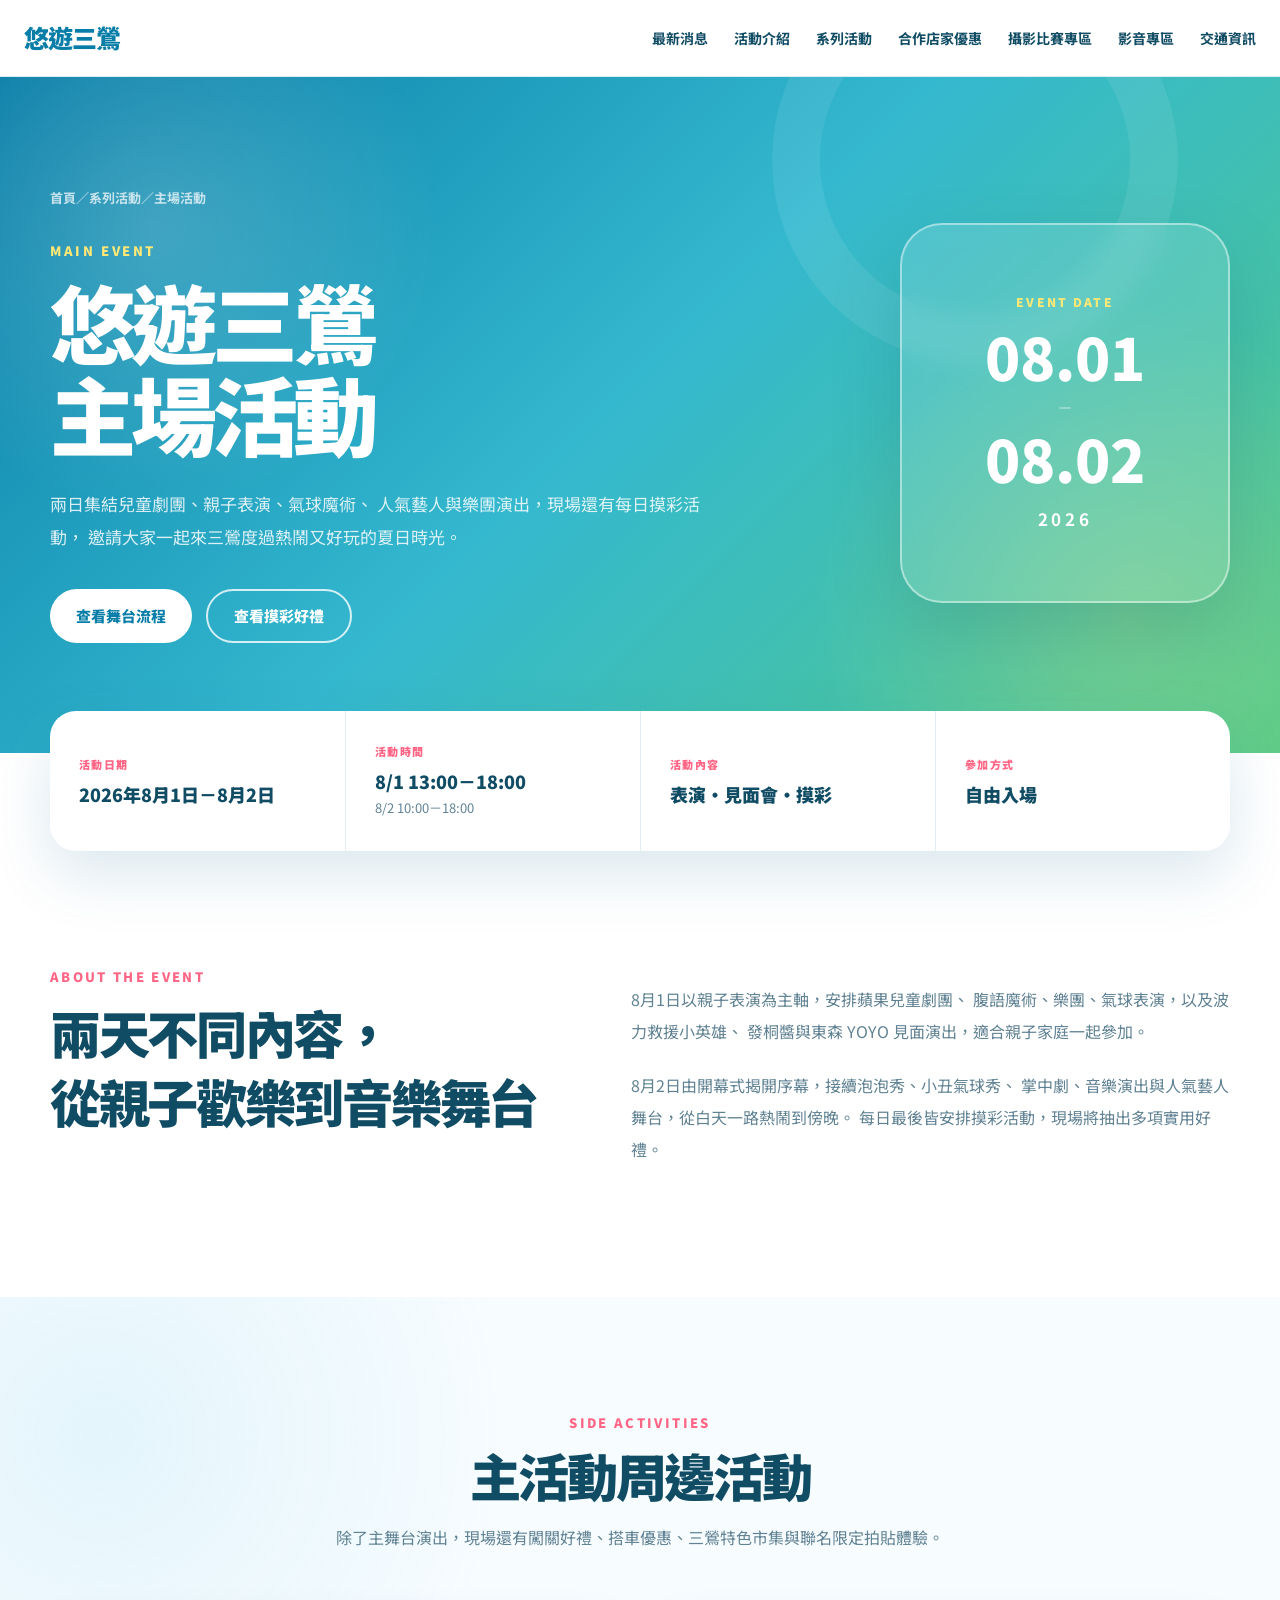
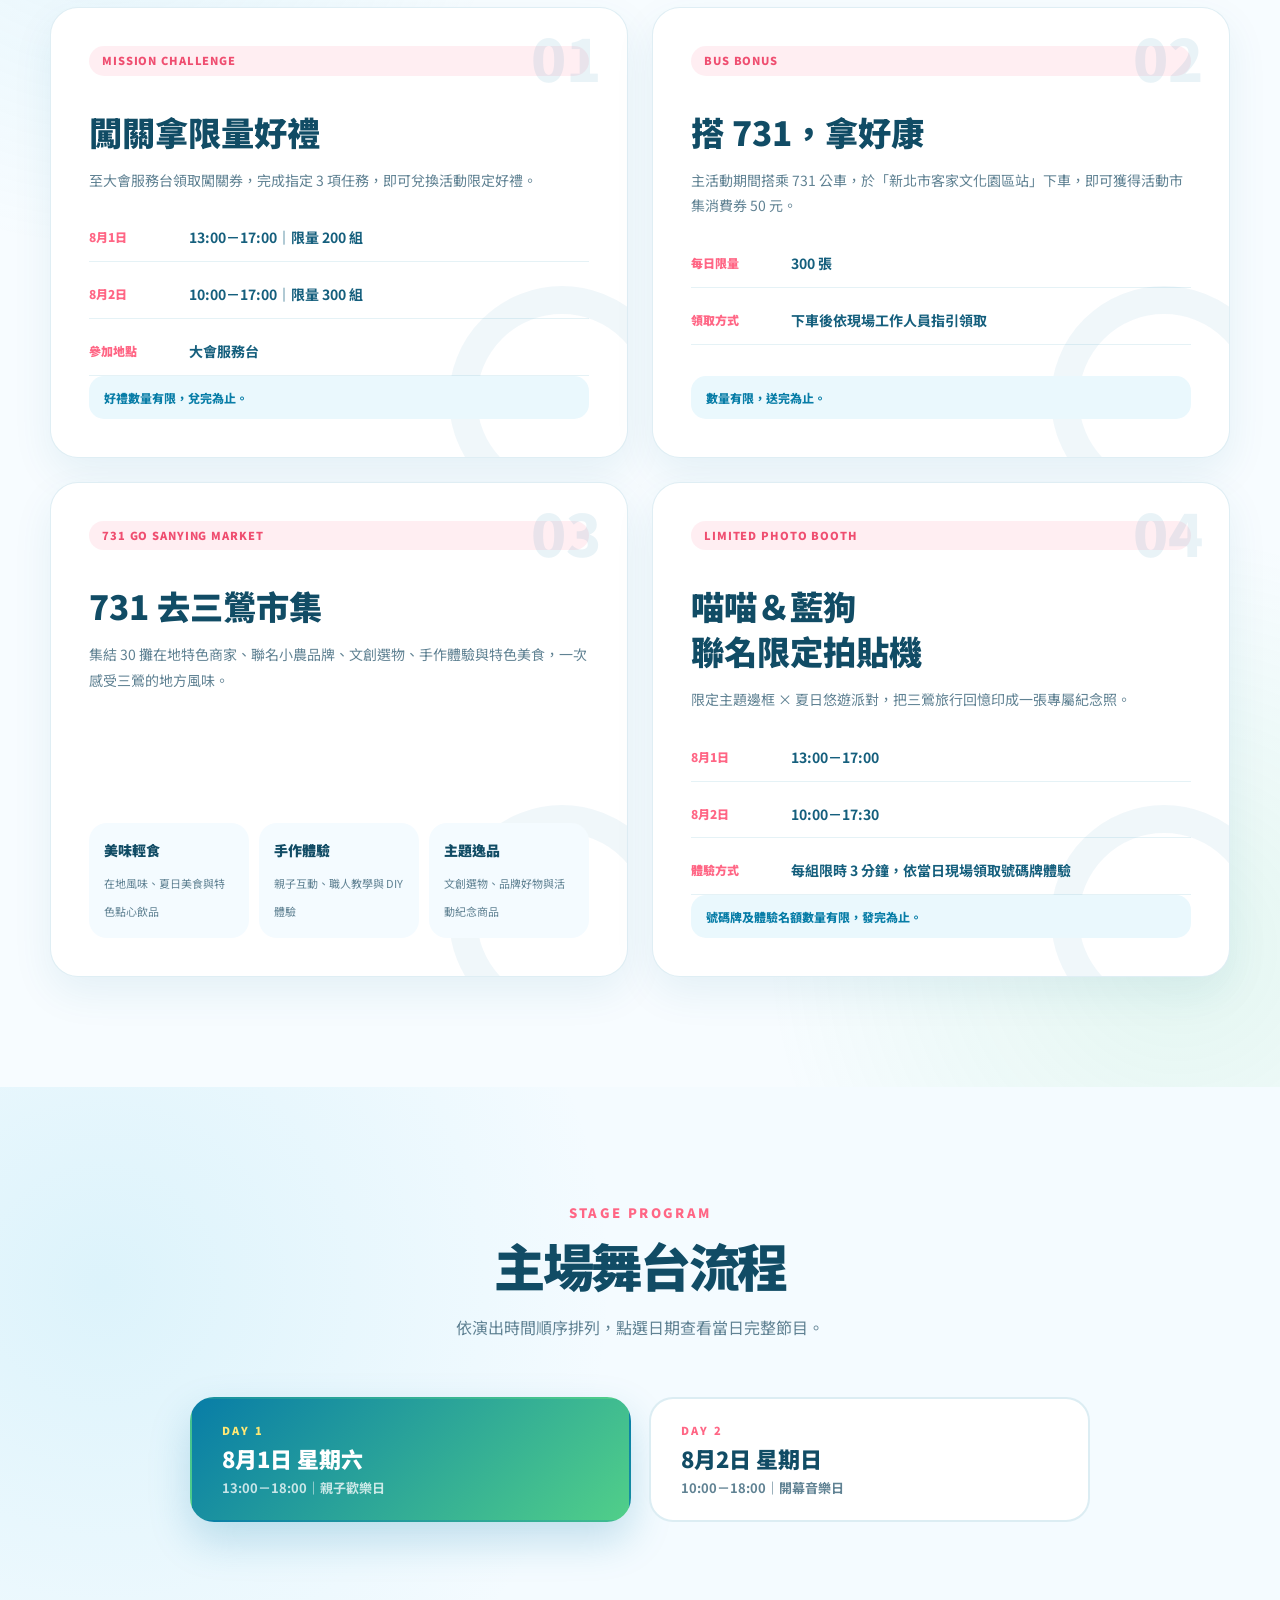
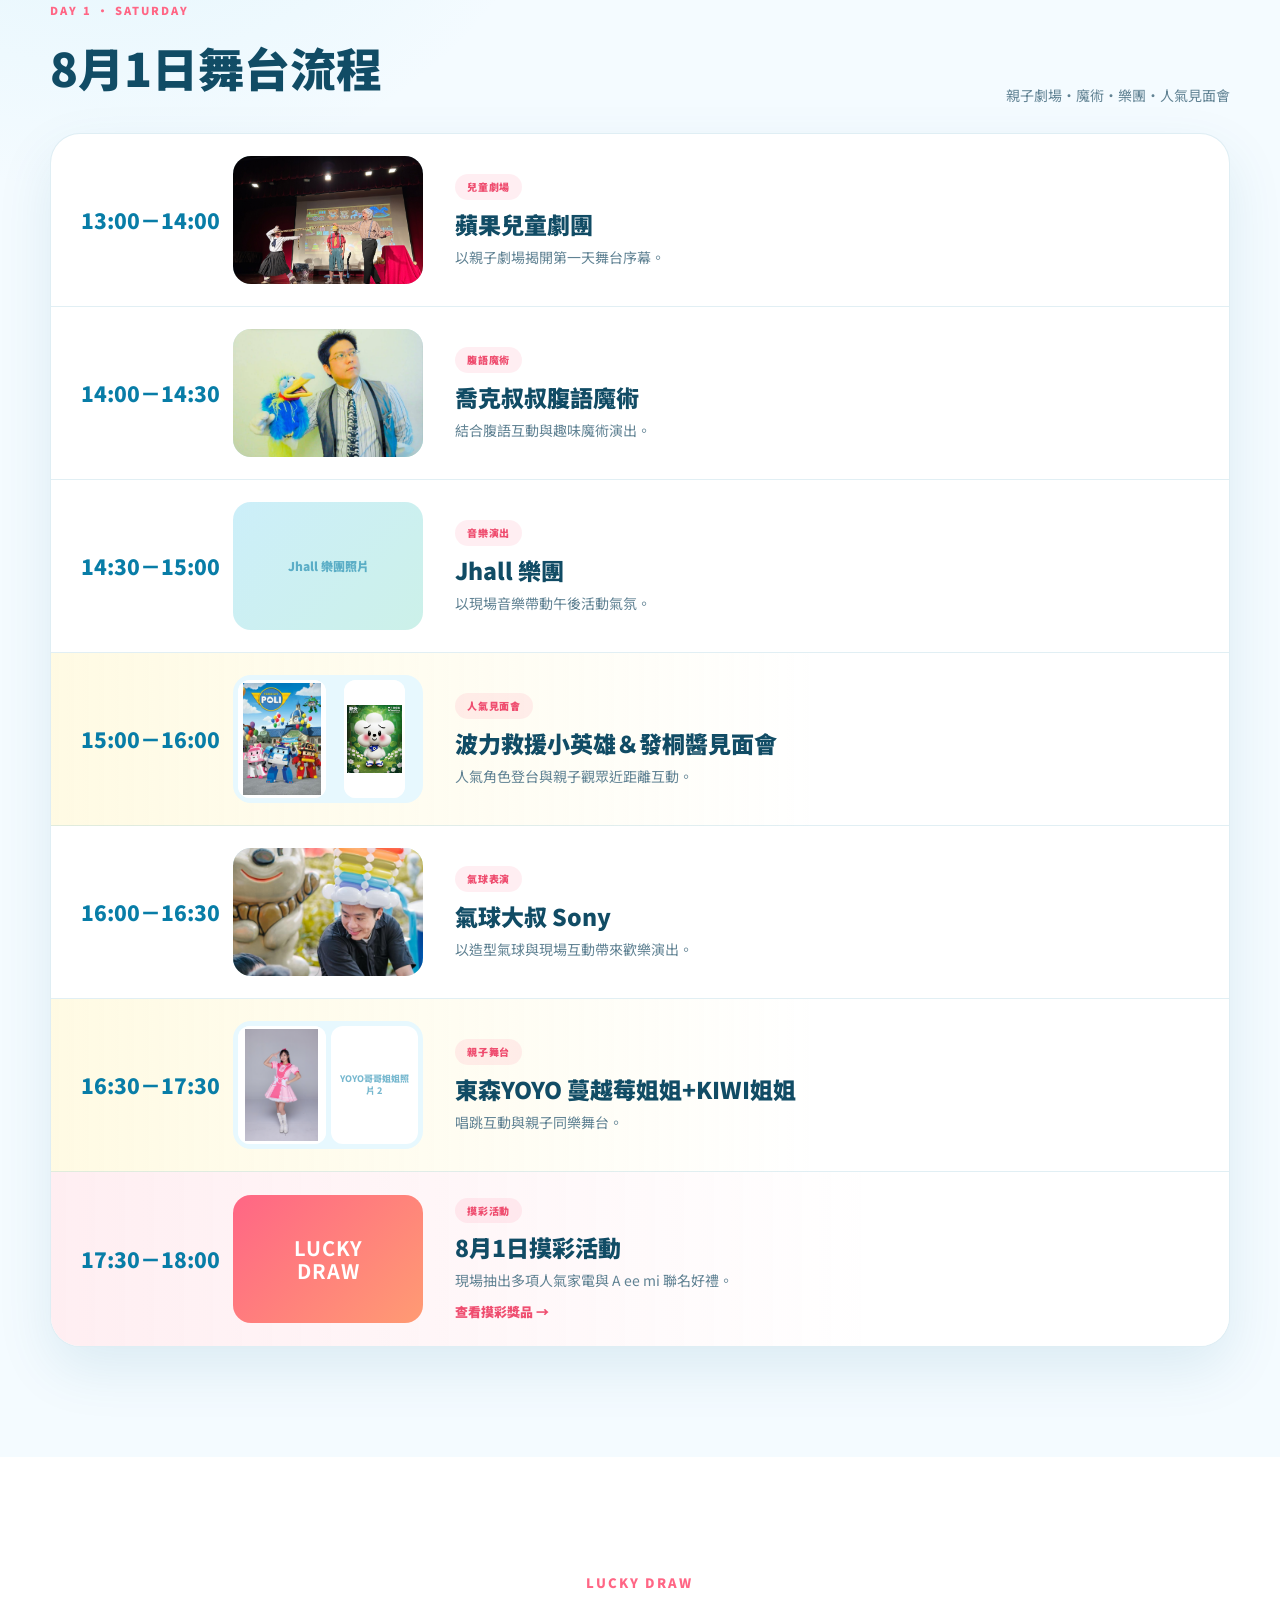
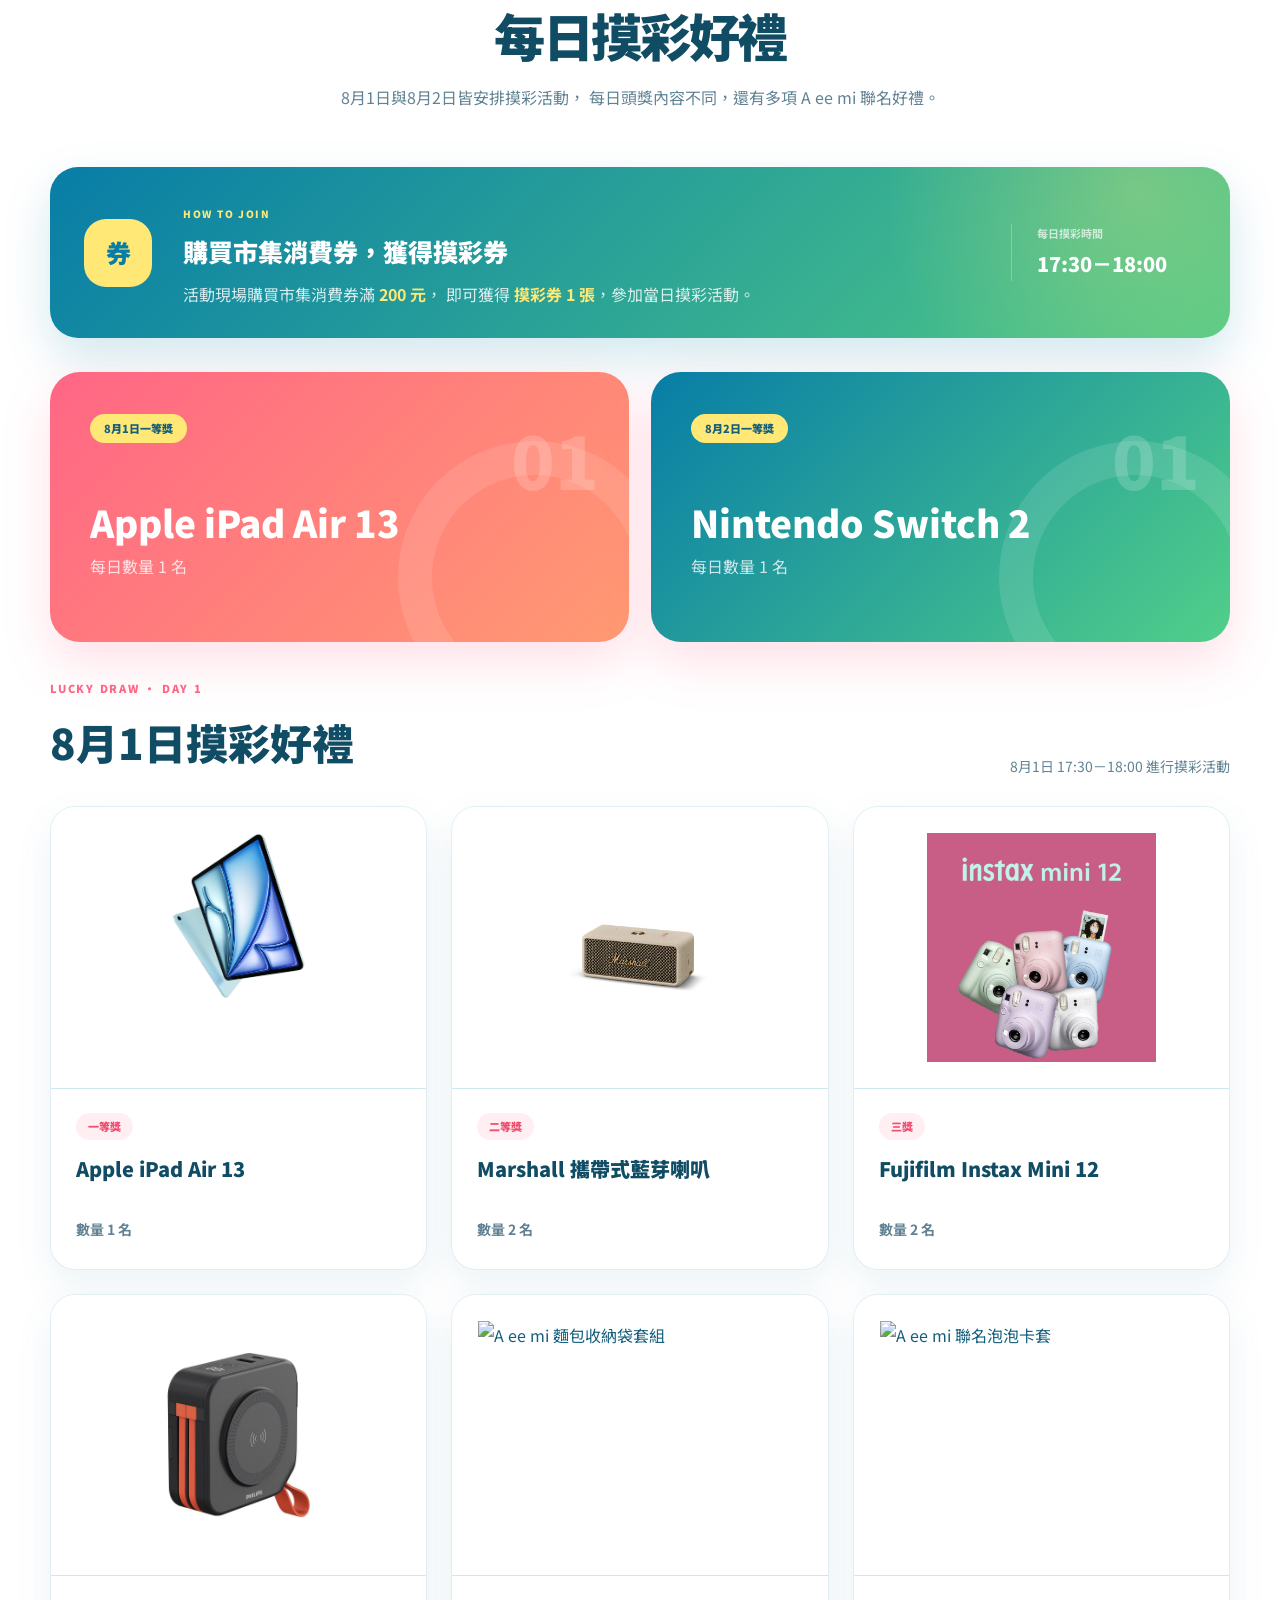
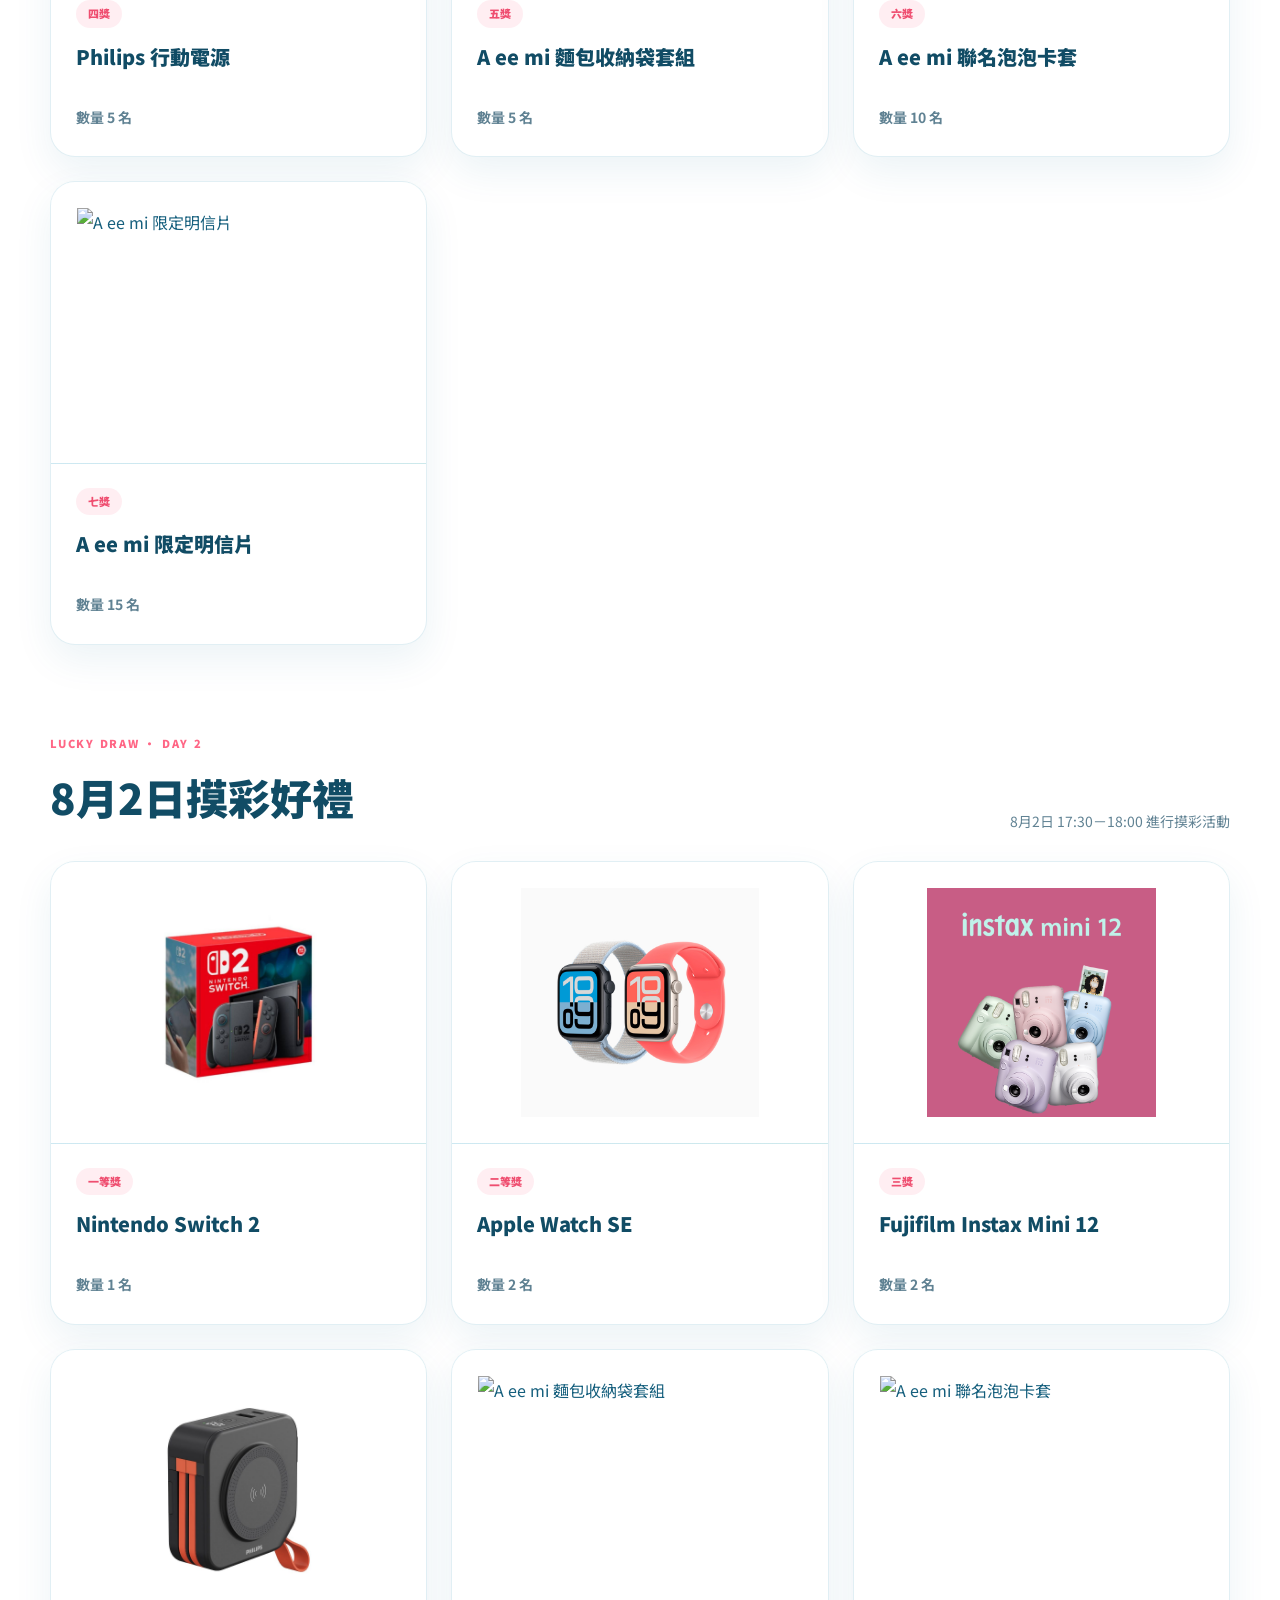
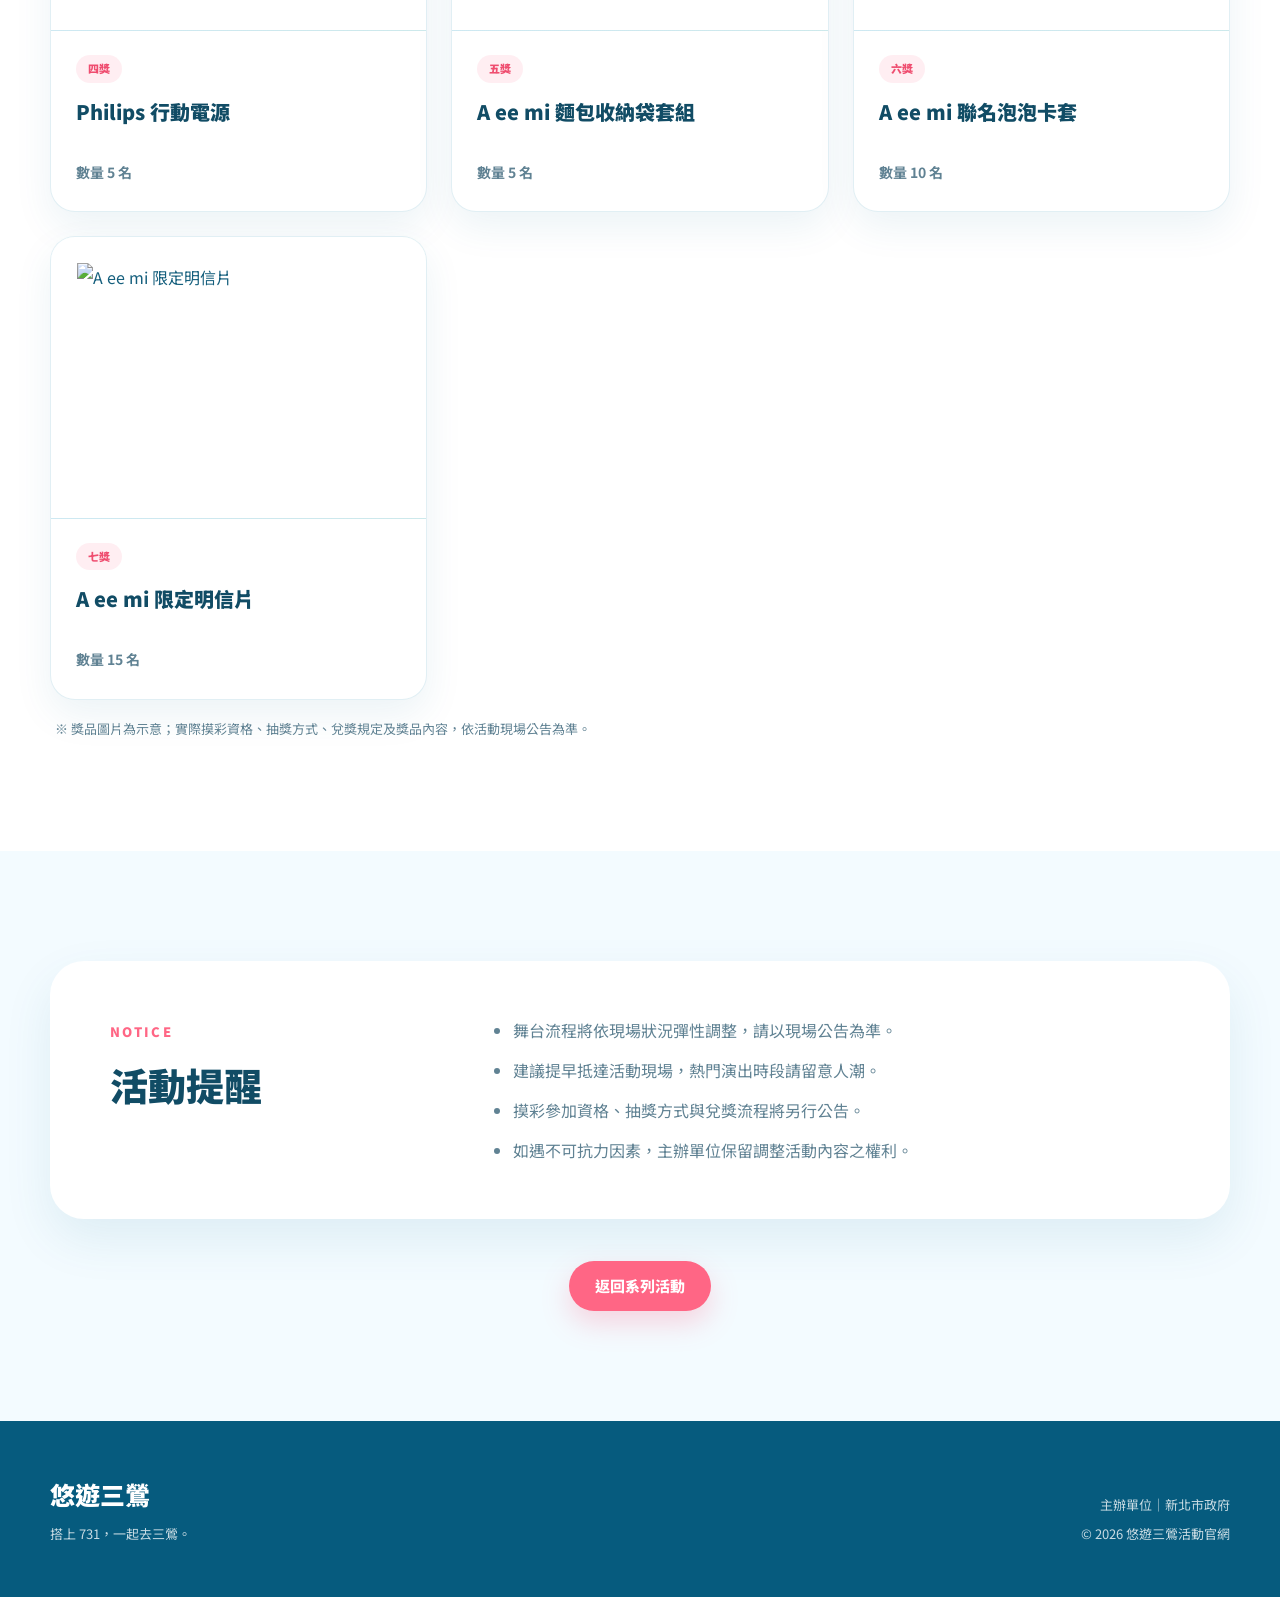
==== commit 24cc680a: "Update main-event.html" ====
--- a/main-event.html
+++ b/main-event.html
@@ -329,6 +329,251 @@
       }
     }
 
+
+
+    /* 主活動周邊活動｜四張等比配置 */
+    .event-feature-section {
+      background:
+        radial-gradient(circle at 8% 10%, rgba(97, 201, 230, 0.13), transparent 24%),
+        radial-gradient(circle at 92% 90%, rgba(81, 207, 137, 0.12), transparent 24%),
+        #f7fcff;
+    }
+
+    .event-feature-grid {
+      display: grid;
+      grid-template-columns: repeat(2, minmax(0, 1fr));
+      gap: 24px;
+      align-items: stretch;
+    }
+
+    .event-feature-card,
+    .event-feature-card.feature-wide {
+      grid-column: auto;
+      min-width: 0;
+      min-height: 430px;
+      padding: 38px;
+      display: flex;
+      flex-direction: column;
+      color: inherit;
+      background: #ffffff;
+      border: 1px solid rgba(8, 125, 167, 0.13);
+      border-radius: 28px;
+      box-shadow: 0 16px 40px rgba(11, 101, 138, 0.08);
+    }
+
+    .event-feature-card.feature-wide::after {
+      border-color: rgba(8, 125, 167, 0.045);
+    }
+
+    .feature-wide .feature-kicker {
+      color: #ef4e70;
+      background: rgba(255, 102, 133, 0.11);
+    }
+
+    .event-feature-card h3,
+    .feature-wide h3 {
+      margin: 16px 0 13px;
+      color: #114c65;
+      font-size: clamp(25px, 2.6vw, 34px);
+      line-height: 1.35;
+    }
+
+    .event-feature-card > p,
+    .feature-wide > p {
+      max-width: none;
+      color: #608293;
+      font-size: 14px;
+      line-height: 1.85;
+    }
+
+    .feature-meta {
+      margin-top: 22px;
+    }
+
+    .feature-meta div {
+      grid-template-columns: 88px minmax(0, 1fr);
+      padding: 11px 0;
+      border-bottom: 1px solid rgba(8, 125, 167, 0.1);
+    }
+
+    .feature-wide .feature-meta span {
+      color: #ff6685;
+    }
+
+    .feature-wide .feature-meta strong {
+      color: #155f7d;
+    }
+
+    .feature-note,
+    .feature-wide .feature-note {
+      margin-top: auto;
+      padding: 11px 15px;
+      color: #087da7;
+      background: #eaf8fd;
+      font-size: 12px;
+      font-weight: 800;
+    }
+
+    .feature-number,
+    .feature-wide .feature-number {
+      color: rgba(8, 125, 167, 0.09);
+      font-size: 58px;
+    }
+
+    .market-type-grid {
+      margin-top: auto;
+      padding-top: 22px;
+      grid-template-columns: repeat(3, minmax(0, 1fr));
+      gap: 10px;
+    }
+
+    .market-type {
+      padding: 15px;
+    }
+
+    .market-type strong {
+      font-size: 14px;
+    }
+
+    .market-type span {
+      font-size: 11px;
+    }
+
+    /* 摸彩參加方式，與摸彩獎品放在同一區 */
+    .raffle-method-panel {
+      margin-bottom: 34px;
+      padding: 30px 34px;
+      display: grid;
+      grid-template-columns: 74px minmax(0, 1fr) auto;
+      align-items: center;
+      gap: 25px;
+      border-radius: 28px;
+      color: #ffffff;
+      background:
+        radial-gradient(circle at 92% 15%, rgba(255, 232, 117, 0.28), transparent 23%),
+        linear-gradient(135deg, #087da7, #50ca86);
+      box-shadow: 0 20px 48px rgba(8, 125, 167, 0.18);
+    }
+
+    .raffle-method-icon {
+      width: 68px;
+      height: 68px;
+      display: grid;
+      place-items: center;
+      border-radius: 22px;
+      color: #087da7;
+      background: #ffe875;
+      font-size: 25px;
+      font-weight: 900;
+    }
+
+    .raffle-method-label {
+      color: #ffe875;
+      font-size: 10px;
+      font-weight: 900;
+      letter-spacing: 0.17em;
+    }
+
+    .raffle-method-copy h3 {
+      margin: 5px 0 6px;
+      color: #ffffff;
+      font-size: 25px;
+      font-weight: 900;
+    }
+
+    .raffle-method-copy p {
+      margin: 0;
+      color: rgba(255, 255, 255, 0.83);
+    }
+
+    .raffle-method-copy strong {
+      color: #ffe875;
+    }
+
+    .raffle-method-time {
+      min-width: 185px;
+      padding-left: 25px;
+      border-left: 1px solid rgba(255, 255, 255, 0.25);
+      display: flex;
+      flex-direction: column;
+    }
+
+    .raffle-method-time span {
+      color: rgba(255, 255, 255, 0.68);
+      font-size: 11px;
+      font-weight: 700;
+    }
+
+    .raffle-method-time strong {
+      margin-top: 3px;
+      font-size: 20px;
+      font-weight: 900;
+    }
+
+    @media (max-width: 850px) {
+      .event-feature-grid {
+        grid-template-columns: 1fr;
+      }
+
+      .event-feature-card,
+      .event-feature-card.feature-wide {
+        min-height: auto;
+      }
+
+      .feature-note,
+      .feature-wide .feature-note,
+      .market-type-grid {
+        margin-top: 24px;
+      }
+
+      .raffle-method-panel {
+        grid-template-columns: 64px 1fr;
+      }
+
+      .raffle-method-time {
+        grid-column: 1 / -1;
+        padding: 18px 0 0;
+        border-top: 1px solid rgba(255, 255, 255, 0.25);
+        border-left: 0;
+      }
+    }
+
+    @media (max-width: 600px) {
+      .event-feature-card,
+      .event-feature-card.feature-wide {
+        padding: 30px 24px;
+        border-radius: 23px;
+      }
+
+      .event-feature-card h3,
+      .feature-wide h3 {
+        padding-right: 40px;
+        font-size: 25px;
+      }
+
+      .feature-meta div {
+        grid-template-columns: 1fr;
+        gap: 2px;
+      }
+
+      .market-type-grid {
+        grid-template-columns: 1fr;
+      }
+
+      .raffle-method-panel {
+        padding: 25px;
+        grid-template-columns: 1fr;
+      }
+
+      .raffle-method-icon {
+        width: 58px;
+        height: 58px;
+      }
+
+      .raffle-method-time {
+        grid-column: auto;
+      }
+    }
   </style>
 </head>
 
@@ -475,58 +720,44 @@
 
 
 
-    <!-- 主場活動亮點 -->
-    <section class="section event-feature-section" id="event-highlights">
+    <!-- 主活動周邊活動 -->
+    <section class="section event-feature-section" id="side-activities">
       <div class="container">
 
         <div class="section-heading centered">
-          <span class="section-en">EVENT HIGHLIGHTS</span>
-          <h2>主場活動亮點</h2>
-          <p>除了舞台演出與摸彩，現場還有聯名拍貼、闖關好禮、搭車優惠與主題市集。</p>
+          <span class="section-en">SIDE ACTIVITIES</span>
+          <h2>主活動周邊活動</h2>
+          <p>除了主舞台演出，現場還有闖關好禮、搭車優惠、三鶯特色市集與聯名限定拍貼體驗。</p>
         </div>
 
         <div class="event-feature-grid">
 
-          <article class="event-feature-card feature-wide">
+          <article class="event-feature-card">
             <span class="feature-number">01</span>
-            <span class="feature-kicker">LIMITED PHOTO BOOTH</span>
-            <h3>喵喵＆藍狗<br>聯名限定拍貼機</h3>
-            <p>限定主題邊框 × 夏日悠遊派對，把三鶯旅行回憶印成一張專屬紀念照。</p>
-
-            <div class="feature-meta">
-              <div>
-                <span>體驗時間</span>
-                <strong>8/1（六）13:00－17:00<br>8/2（日）10:00－17:30</strong>
-              </div>
-              <div>
-                <span>體驗方式</span>
-                <strong>每組限時 3 分鐘，依當日現場領取號碼牌體驗。</strong>
-              </div>
-            </div>
-
-            <div class="feature-note">號碼牌及體驗名額數量有限，發完為止。</div>
-          </article>
-
-          <article class="event-feature-card">
-            <span class="feature-number">02</span>
             <span class="feature-kicker">MISSION CHALLENGE</span>
             <h3>闖關拿限量好禮</h3>
             <p>至大會服務台領取闖關券，完成指定 3 項任務，即可兌換活動限定好禮。</p>
 
             <div class="feature-meta">
               <div>
-                <span>活動時間</span>
-                <strong>8/1（六）13:00－17:00，限量 200 組<br>8/2（日）10:00－17:00，限量 300 組</strong>
+                <span>8月1日</span>
+                <strong>13:00－17:00｜限量 200 組</strong>
+              </div>
+              <div>
+                <span>8月2日</span>
+                <strong>10:00－17:00｜限量 300 組</strong>
               </div>
               <div>
                 <span>參加地點</span>
                 <strong>大會服務台</strong>
               </div>
             </div>
+
+            <div class="feature-note">好禮數量有限，兌完為止。</div>
           </article>
 
           <article class="event-feature-card">
-            <span class="feature-number">03</span>
+            <span class="feature-number">02</span>
             <span class="feature-kicker">BUS BONUS</span>
             <h3>搭 731，拿好康</h3>
             <p>主活動期間搭乘 731 公車，於「新北市客家文化園區站」下車，即可獲得活動市集消費券 50 元。</p>
@@ -538,7 +769,7 @@
               </div>
               <div>
                 <span>領取方式</span>
-                <strong>下車後依現場工作人員指引領取。</strong>
+                <strong>下車後依現場工作人員指引領取</strong>
               </div>
             </div>
 
@@ -546,10 +777,10 @@
           </article>
 
           <article class="event-feature-card">
-            <span class="feature-number">04</span>
+            <span class="feature-number">03</span>
             <span class="feature-kicker">731 GO SANYING MARKET</span>
             <h3>731 去三鶯市集</h3>
-            <p>集結 30 攤在地特色商家、聯名小農品牌、文創選物、手作體驗與特色美食，一次逛遍三鶯好味道與好創意。</p>
+            <p>集結 30 攤在地特色商家、聯名小農品牌、文創選物、手作體驗與特色美食，一次感受三鶯的地方風味。</p>
 
             <div class="market-type-grid">
               <div class="market-type">
@@ -568,23 +799,27 @@
           </article>
 
           <article class="event-feature-card">
-            <span class="feature-number">05</span>
-            <span class="feature-kicker">LUCKY DRAW TICKET</span>
-            <h3>市集消費，參加摸彩</h3>
-            <p>於活動現場購買市集消費券，每購買 200 元即可獲得摸彩券 1 張，參加當日摸彩活動。</p>
+            <span class="feature-number">04</span>
+            <span class="feature-kicker">LIMITED PHOTO BOOTH</span>
+            <h3>喵喵＆藍狗<br>聯名限定拍貼機</h3>
+            <p>限定主題邊框 × 夏日悠遊派對，把三鶯旅行回憶印成一張專屬紀念照。</p>
 
             <div class="feature-meta">
               <div>
-                <span>換算方式</span>
-                <strong>市集消費券 200 元＝摸彩券 1 張</strong>
+                <span>8月1日</span>
+                <strong>13:00－17:00</strong>
               </div>
               <div>
-                <span>摸彩時間</span>
-                <strong>8/1、8/2 每日 17:30－18:00</strong>
+                <span>8月2日</span>
+                <strong>10:00－17:30</strong>
+              </div>
+              <div>
+                <span>體驗方式</span>
+                <strong>每組限時 3 分鐘，依當日現場領取號碼牌體驗</strong>
               </div>
             </div>
 
-            <div class="feature-note">摸彩券使用方式、投入時間及兌獎規定依現場公告為準。</div>
+            <div class="feature-note">號碼牌及體驗名額數量有限，發完為止。</div>
           </article>
 
         </div>
@@ -1096,6 +1331,25 @@
             8月1日與8月2日皆安排摸彩活動，
             每日頭獎內容不同，還有多項 A ee mi 聯名好禮。
           </p>
+        </div>
+
+        <!-- 摸彩參加方式 -->
+        <div class="raffle-method-panel">
+          <div class="raffle-method-icon" aria-hidden="true">券</div>
+
+          <div class="raffle-method-copy">
+            <span class="raffle-method-label">HOW TO JOIN</span>
+            <h3>購買市集消費券，獲得摸彩券</h3>
+            <p>
+              活動現場購買市集消費券滿 <strong>200 元</strong>，
+              即可獲得 <strong>摸彩券 1 張</strong>，參加當日摸彩活動。
+            </p>
+          </div>
+
+          <div class="raffle-method-time">
+            <span>每日摸彩時間</span>
+            <strong>17:30－18:00</strong>
+          </div>
         </div>
 
         <div class="raffle-highlight-grid">
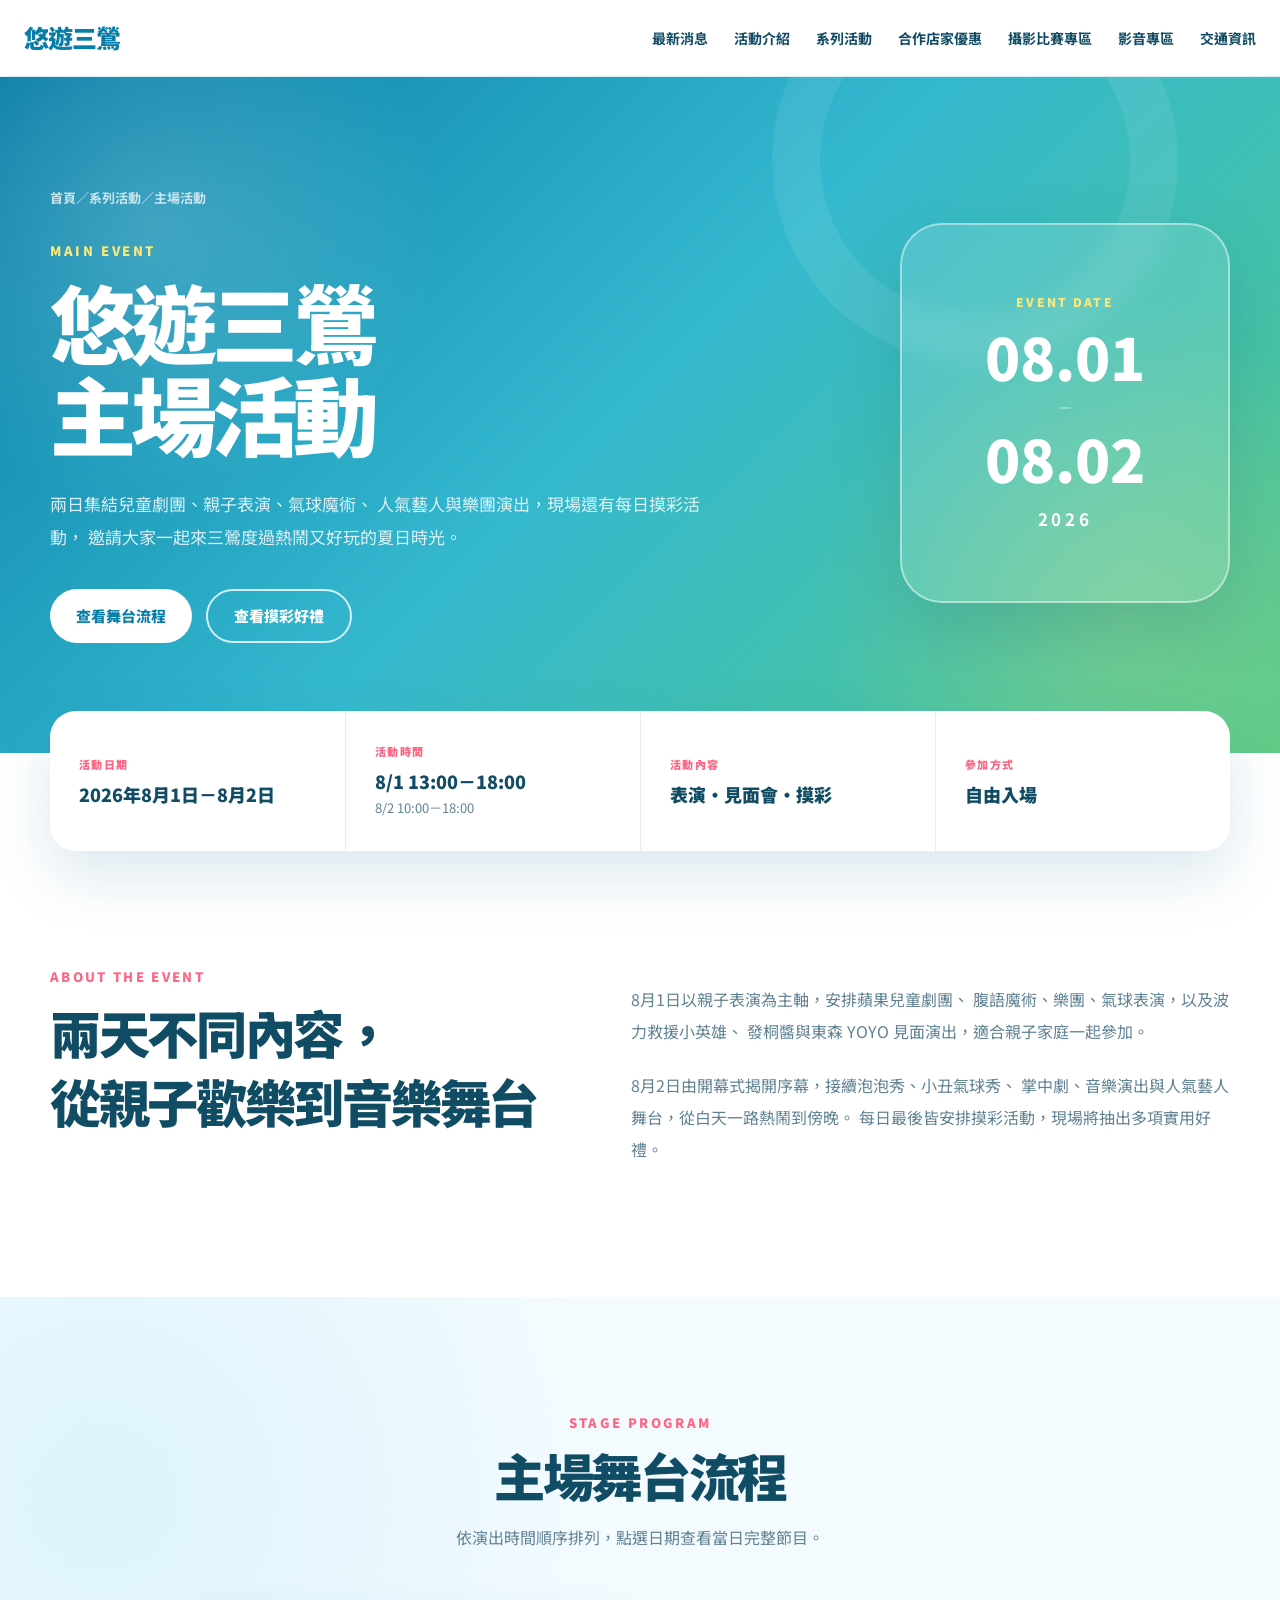
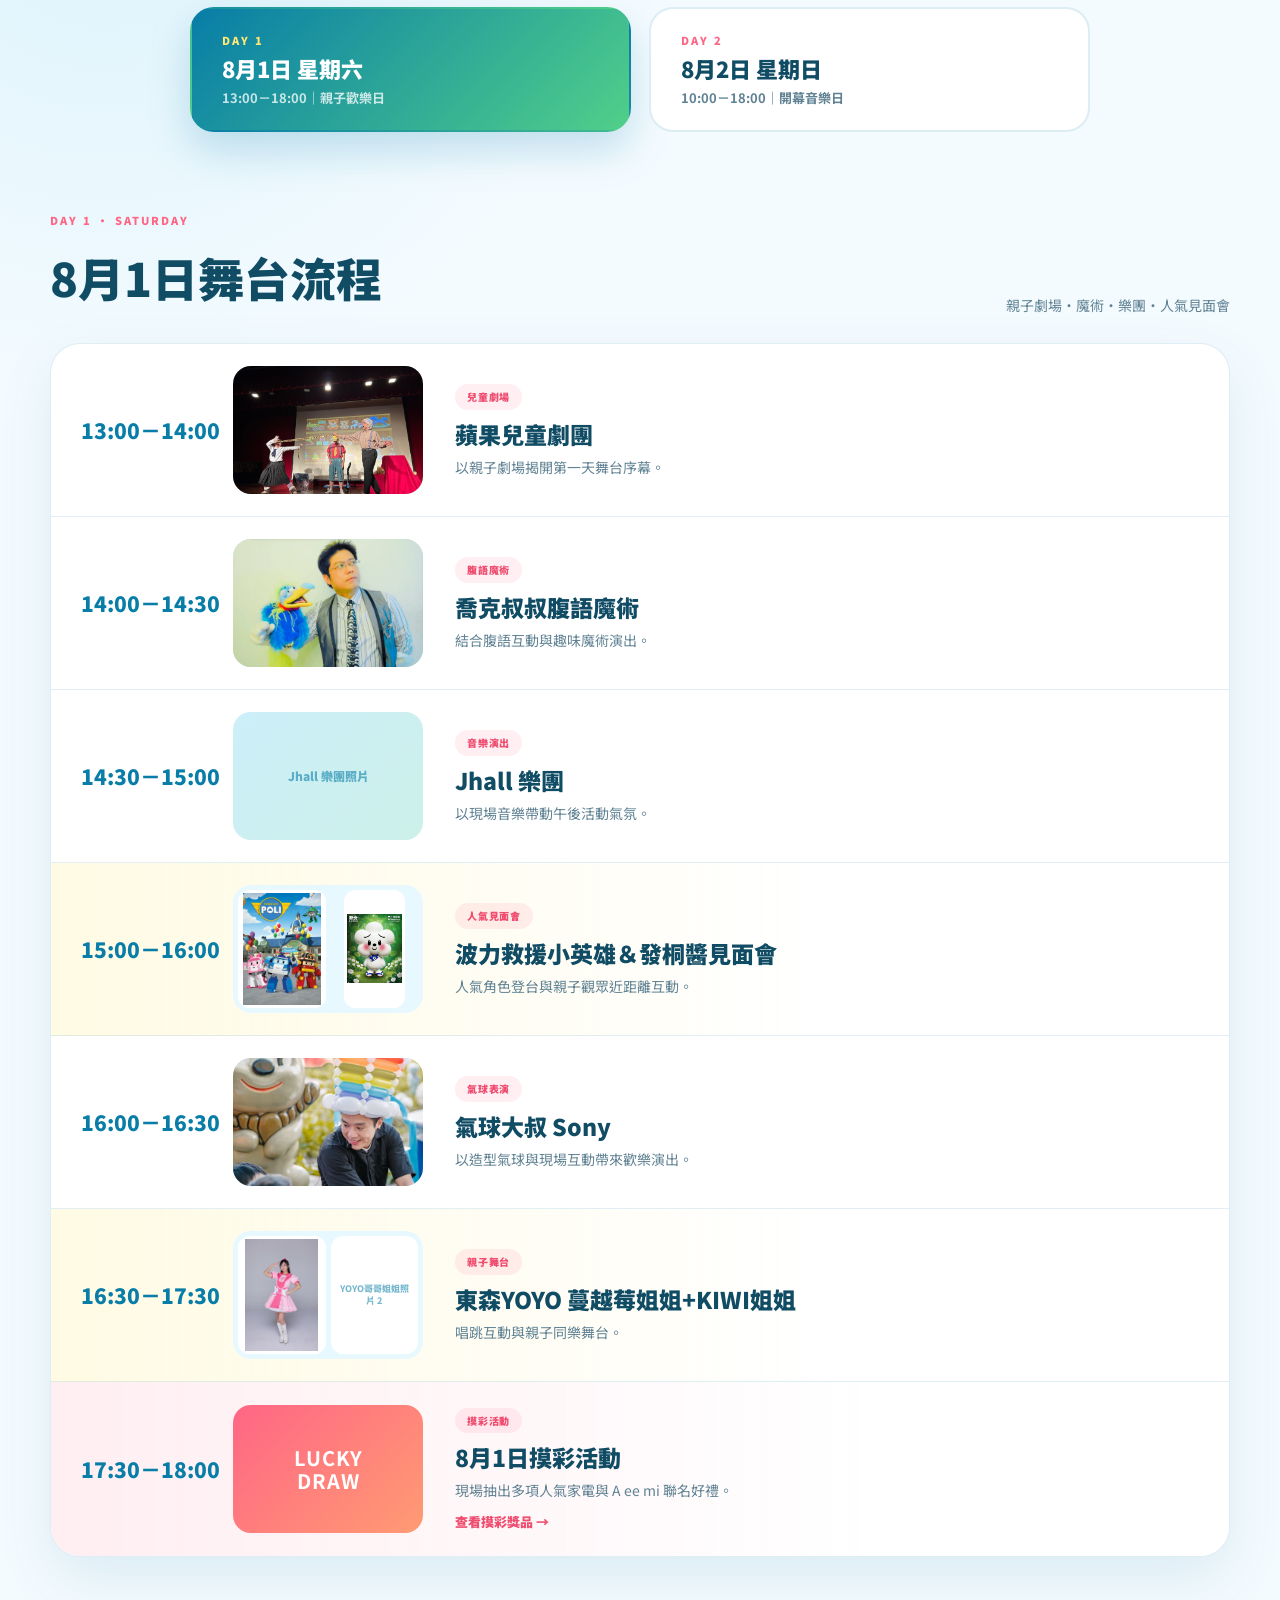
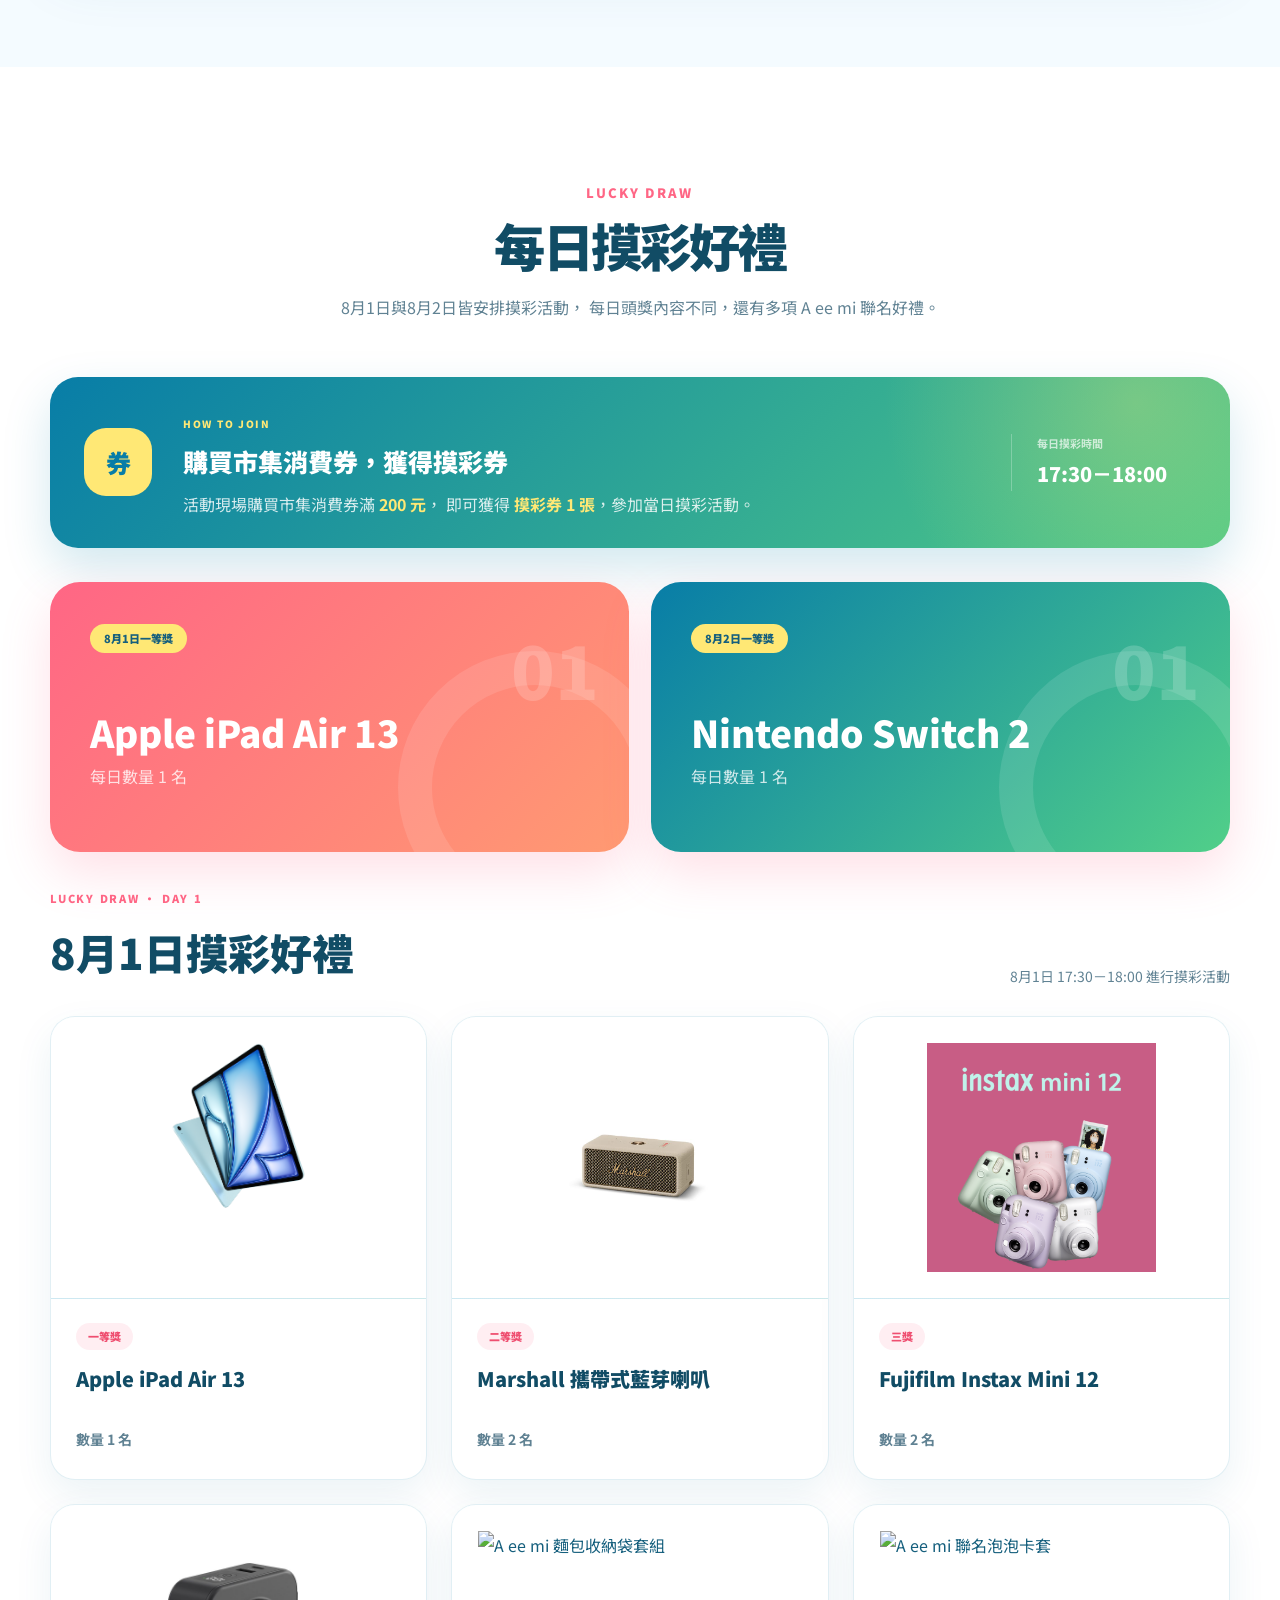
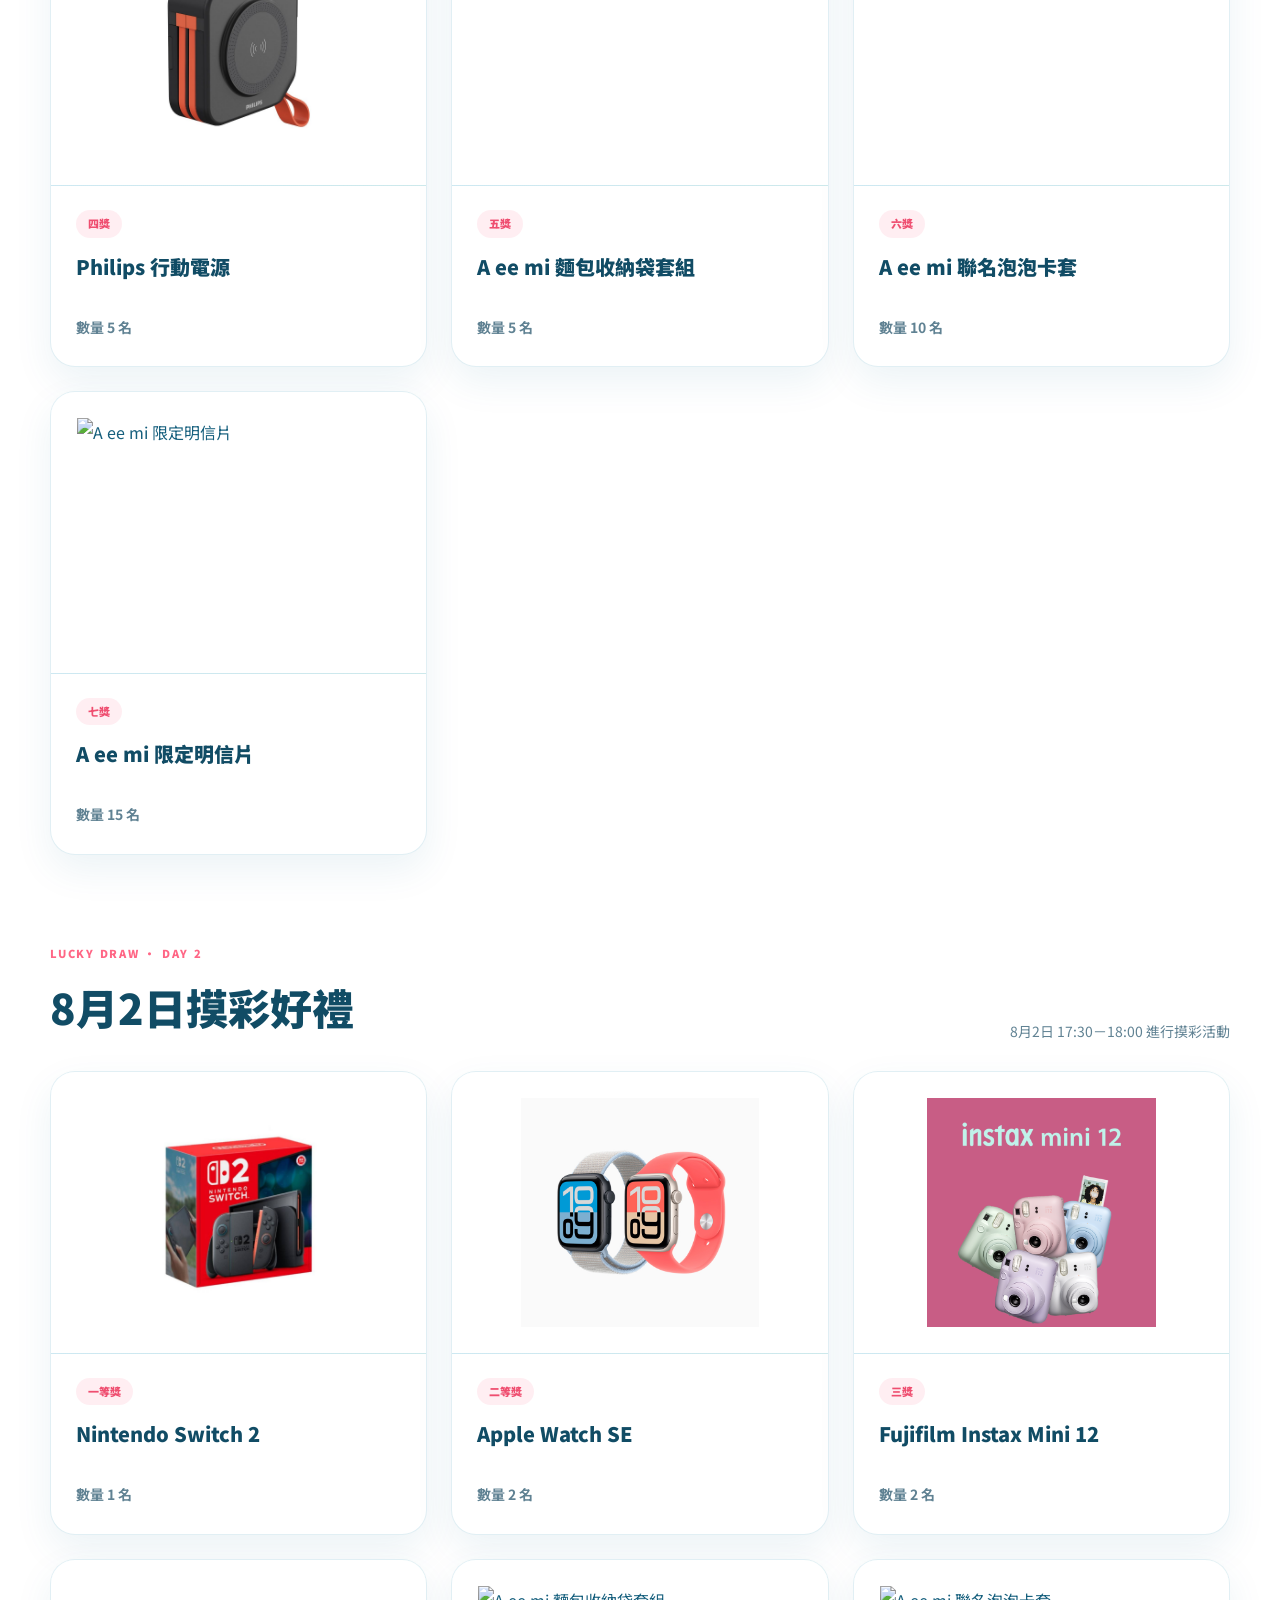
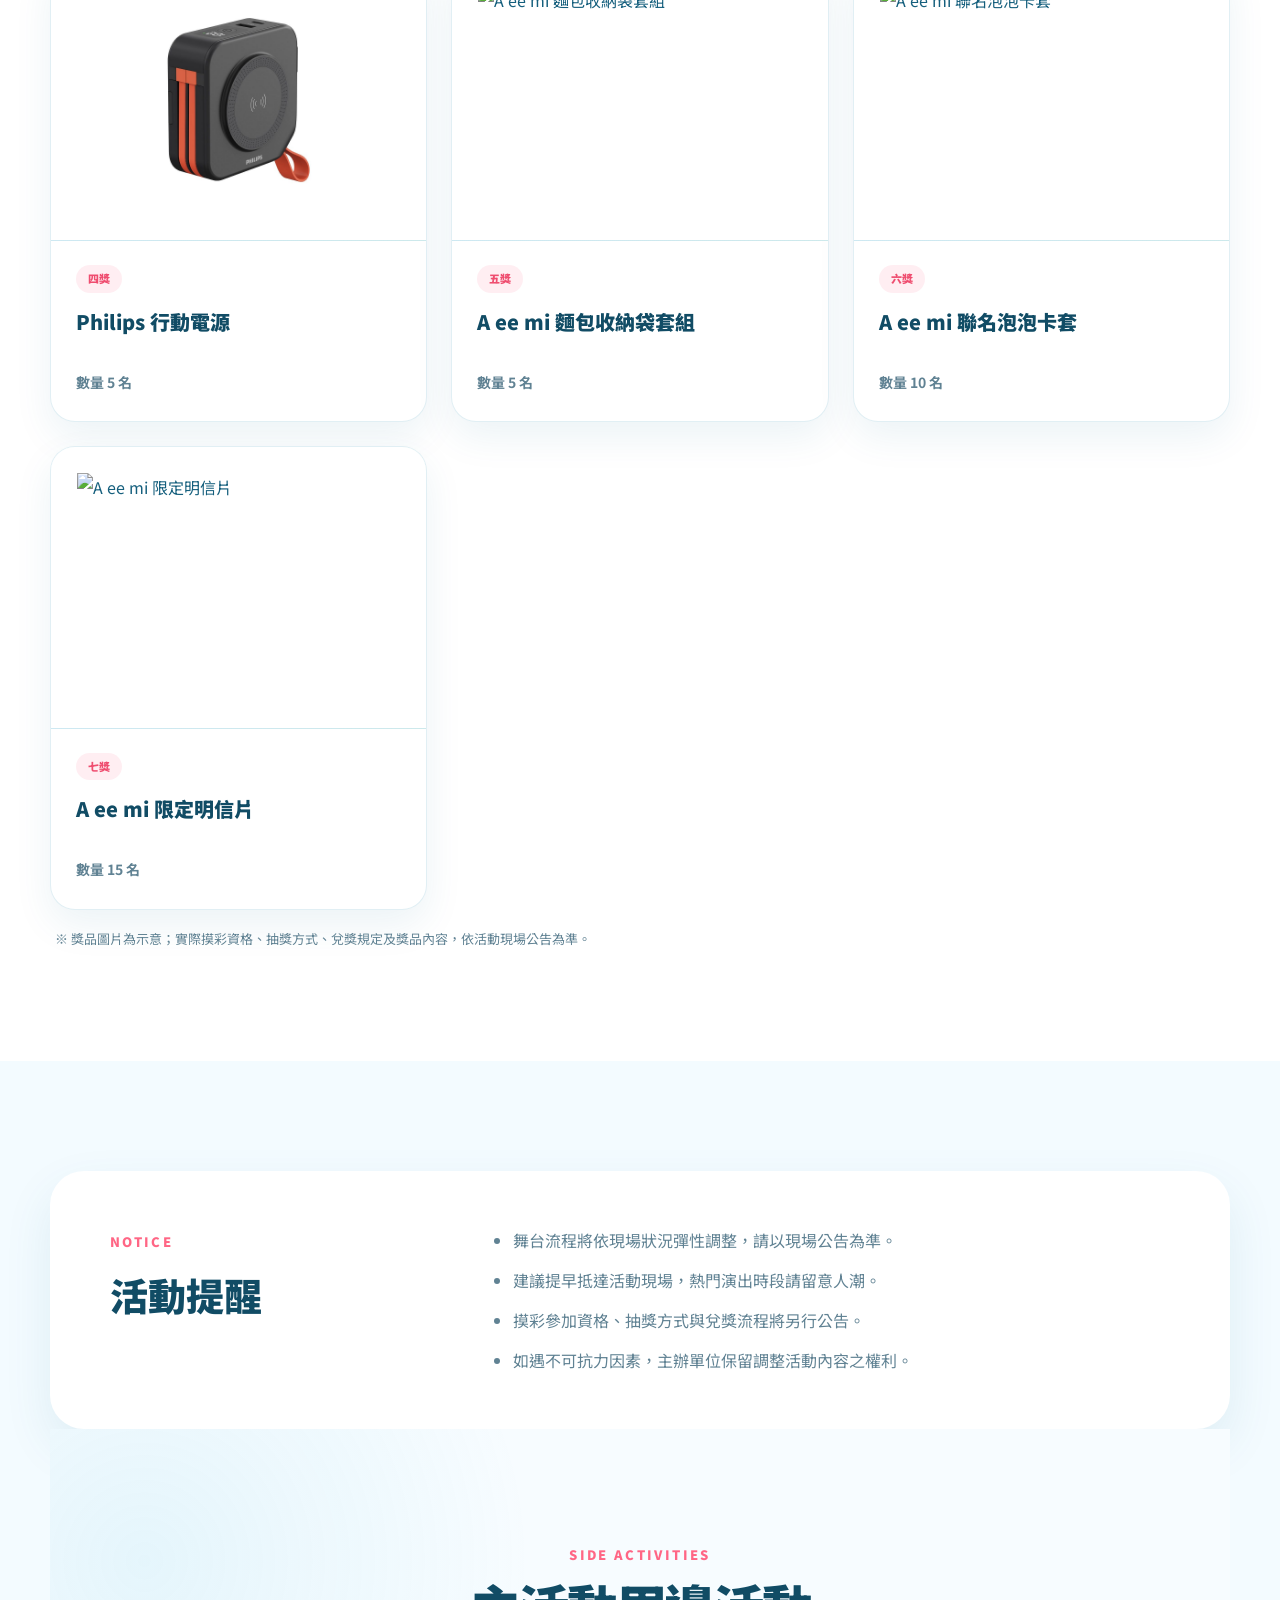
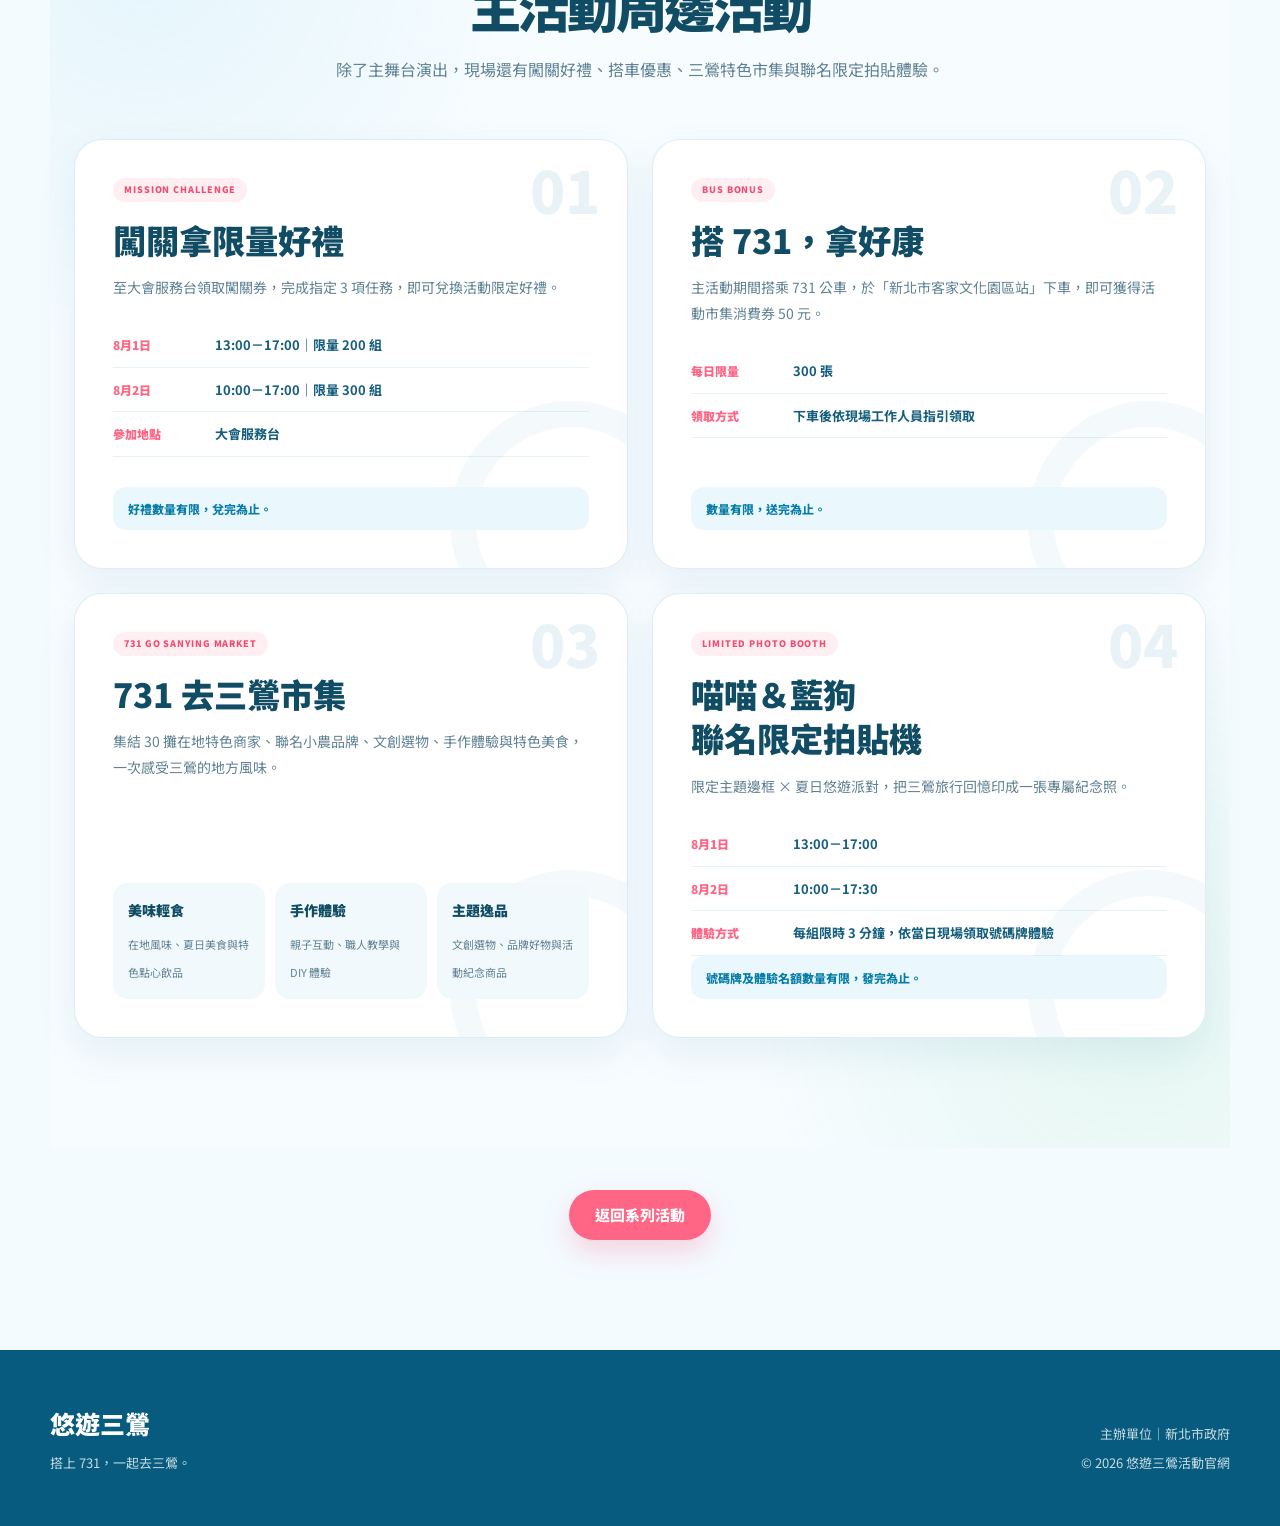
==== commit d1d851e3: "Update main-event.html" ====
--- a/main-event.html
+++ b/main-event.html
@@ -720,7 +720,773 @@
 
 
 
-    <!-- 主活動周邊活動 -->
+    <!-- 舞台演出流程 -->
+<section class="section stage-program-section" id="schedule">
+  <div class="container">
+
+    <div class="section-heading centered">
+      <span class="section-en">STAGE PROGRAM</span>
+      <h2>主場舞台流程</h2>
+      <p>依演出時間順序排列，點選日期查看當日完整節目。</p>
+    </div>
+
+    <!-- 日期切換 -->
+    <div class="program-tabs" role="tablist">
+      <button
+        class="program-tab is-active"
+        type="button"
+        data-program="program-day1"
+        aria-selected="true"
+      >
+        <span>DAY 1</span>
+        <strong>8月1日 星期六</strong>
+        <small>13:00－18:00｜親子歡樂日</small>
+      </button>
+
+      <button
+        class="program-tab"
+        type="button"
+        data-program="program-day2"
+        aria-selected="false"
+      >
+        <span>DAY 2</span>
+        <strong>8月2日 星期日</strong>
+        <small>10:00－18:00｜開幕音樂日</small>
+      </button>
+    </div>
+
+    <!-- 8月1日 -->
+    <div class="program-panel is-active" id="program-day1">
+
+      <div class="program-day-heading">
+        <div>
+          <span>DAY 1 · SATURDAY</span>
+          <h3>8月1日舞台流程</h3>
+        </div>
+        <p>親子劇場・魔術・樂團・人氣見面會</p>
+      </div>
+
+      <div class="program-list">
+
+        <article class="program-row">
+          <time>13:00<br>－<br>14:00</time>
+
+          <div class="program-photo">
+            <span>蘋果兒童劇團照片</span>
+            <img
+              src="images/performers/0801-apple.jpg"
+              alt="蘋果兒童劇團"
+              loading="lazy"
+              style="--focus-x: 50%; --focus-y: 35%;"
+              onerror="this.style.display='none';"
+            >
+          </div>
+
+          <div class="program-info">
+            <span class="program-category">兒童劇場</span>
+            <h4>蘋果兒童劇團</h4>
+            <p>以親子劇場揭開第一天舞台序幕。</p>
+          </div>
+        </article>
+
+        <article class="program-row">
+          <time>14:00<br>－<br>14:30</time>
+
+          <div class="program-photo">
+            <span>喬克叔叔照片</span>
+            <img
+              src="images/performers/0801-joker.jpg"
+              alt="喬克叔叔腹語魔術"
+              loading="lazy"
+              style="--focus-x: 50%; --focus-y: 25%;"
+              onerror="this.style.display='none';"
+            >
+          </div>
+
+          <div class="program-info">
+            <span class="program-category">腹語魔術</span>
+            <h4>喬克叔叔腹語魔術</h4>
+            <p>結合腹語互動與趣味魔術演出。</p>
+          </div>
+        </article>
+
+        <article class="program-row">
+          <time>14:30<br>－<br>15:00</time>
+
+          <div class="program-photo">
+            <span>Jhall 樂團照片</span>
+            <img
+              src="images/performers/0801-jhall.jpg"
+              alt="Jhall 樂團"
+              loading="lazy"
+              style="--focus-x: 50%; --focus-y: 40%;"
+              onerror="this.style.display='none';"
+            >
+          </div>
+
+          <div class="program-info">
+            <span class="program-category">音樂演出</span>
+            <h4>Jhall 樂團</h4>
+            <p>以現場音樂帶動午後活動氣氛。</p>
+          </div>
+        </article>
+
+        <article class="program-row program-row-highlight">
+          <time>15:00<br>－<br>16:00</time>
+
+          <div class="program-photo program-photo-pair">
+  <div class="program-photo-person">
+    <span>波力救援小英雄照片</span>
+    <img
+      src="images/performers/0801-poly.jpg"
+      alt="波力救援小英雄"
+      loading="lazy"
+      onerror="this.style.display='none';"
+    >
+  </div>
+
+  <div class="program-photo-person">
+    <span>發桐醬照片</span>
+    <img
+      src="images/performers/0801-fatung.jpg"
+      alt="發桐醬"
+      loading="lazy"
+      onerror="this.style.display='none';"
+    >
+  </div>
+</div>
+
+          <div class="program-info">
+            <span class="program-category">人氣見面會</span>
+            <h4>波力救援小英雄＆發桐醬見面會</h4>
+            <p>人氣角色登台與親子觀眾近距離互動。</p>
+          </div>
+        </article>
+
+        <article class="program-row">
+          <time>16:00<br>－<br>16:30</time>
+
+          <div class="program-photo">
+            <span>氣球大叔 Sony 照片</span>
+            <img
+              src="images/performers/0801-sony.jpg"
+              alt="氣球大叔 Sony"
+              loading="lazy"
+              style="--focus-x: 50%; --focus-y: 25%;"
+              onerror="this.style.display='none';"
+            >
+          </div>
+
+          <div class="program-info">
+            <span class="program-category">氣球表演</span>
+            <h4>氣球大叔 Sony</h4>
+            <p>以造型氣球與現場互動帶來歡樂演出。</p>
+          </div>
+        </article>
+
+        <article class="program-row program-row-highlight">
+          <time>16:30<br>－<br>17:30</time>
+
+          <div class="program-photo program-photo-pair">
+  <div class="program-photo-person">
+    <span>YOYO哥哥姐姐照片 1</span>
+    <img
+      src="images/performers/0801-yoyo-01.jpg"
+      alt="東森 YOYO 演出者一"
+      loading="lazy"
+      onerror="this.style.display='none';"
+    >
+  </div>
+
+  <div class="program-photo-person">
+    <span>YOYO哥哥姐姐照片 2</span>
+    <img
+      src="images/performers/0801-yoyo-02.jpg"
+      alt="東森 YOYO 演出者二"
+      loading="lazy"
+      onerror="this.style.display='none';"
+    >
+  </div>
+</div>
+
+          <div class="program-info">
+            <span class="program-category">親子舞台</span>
+            <h4>東森YOYO 蔓越莓姐姐+KIWI姐姐</h4>
+            <p>唱跳互動與親子同樂舞台。</p>
+          </div>
+        </article>
+
+        <article class="program-row program-row-raffle">
+          <time>17:30<br>－<br>18:00</time>
+
+          <div class="program-photo program-photo-symbol">
+            <strong>LUCKY<br>DRAW</strong>
+          </div>
+
+          <div class="program-info">
+            <span class="program-category">摸彩活動</span>
+            <h4>8月1日摸彩活動</h4>
+            <p>現場抽出多項人氣家電與 A ee mi 聯名好禮。</p>
+            <a href="#raffle">查看摸彩獎品 →</a>
+          </div>
+        </article>
+
+      </div>
+    </div>
+
+    <!-- 8月2日 -->
+    <div class="program-panel" id="program-day2">
+
+      <div class="program-day-heading">
+        <div>
+          <span>DAY 2 · SUNDAY</span>
+          <h3>8月2日舞台流程</h3>
+        </div>
+        <p>開幕活動・親子演出・樂團・人氣藝人</p>
+      </div>
+
+      <div class="program-list">
+
+        <article class="program-row program-row-opening">
+          <time>10:00<br>－<br>10:40</time>
+
+          <div class="program-photo program-photo-symbol">
+            <strong>OPENING</strong>
+          </div>
+
+          <div class="program-info">
+            <span class="program-category">開幕活動</span>
+            <h4>悠遊三鶯開幕式</h4>
+            <p>由現場貴賓與表演團隊共同揭開活動序幕。</p>
+          </div>
+        </article>
+
+        <article class="program-row">
+          <time>10:40<br>－<br>11:10</time>
+
+          <div class="program-photo">
+            <span>猴子老師照片</span>
+            <img
+              src="images/performers/0802-monkey.jpg"
+              alt="猴子老師泡泡表演"
+              loading="lazy"
+              style="--focus-x: 50%; --focus-y: 25%;"
+              onerror="this.style.display='none';"
+            >
+          </div>
+
+          <div class="program-info">
+            <span class="program-category">泡泡表演</span>
+            <h4>猴子老師泡泡表演</h4>
+            <p>以大大小小的夢幻泡泡打造親子互動舞台。</p>
+          </div>
+        </article>
+
+        <article class="program-row">
+          <time>11:10<br>－<br>11:40</time>
+
+          <div class="program-photo">
+            <span>呱呱姐姐照片</span>
+            <img
+              src="images/performers/0802-guagua.jpg"
+              alt="呱呱姐姐歡樂小丑氣球秀"
+              loading="lazy"
+              style="--focus-x: 50%; --focus-y: 25%;"
+              onerror="this.style.display='none';"
+            >
+          </div>
+
+          <div class="program-info">
+            <span class="program-category">氣球表演</span>
+            <h4>呱呱姐姐歡樂小丑氣球秀</h4>
+            <p>趣味小丑互動搭配造型氣球演出。</p>
+          </div>
+        </article>
+
+        <article class="program-row">
+          <time>11:40<br>－<br>13:10</time>
+
+          <div class="program-photo">
+            <span>五洲園掌中劇團照片</span>
+            <img
+              src="images/performers/0802-wuzhou.jpg"
+              alt="五洲園掌中劇團"
+              loading="lazy"
+              style="--focus-x: 50%; --focus-y: 40%;"
+              onerror="this.style.display='none';"
+            >
+          </div>
+
+          <div class="program-info">
+            <span class="program-category">傳統戲曲</span>
+            <h4>五洲園掌中劇團</h4>
+            <p>以布袋戲演出呈現傳統藝術魅力。</p>
+          </div>
+        </article>
+
+        <article class="program-row">
+          <time>13:10<br>－<br>13:40</time>
+
+          <div class="program-photo">
+            <span>鈴極限照片</span>
+            <img
+              src="images/performers/0802-lingjixian.jpg"
+              alt="鈴極限"
+              loading="lazy"
+              style="--focus-x: 50%; --focus-y: 35%;"
+              onerror="this.style.display='none';"
+            >
+          </div>
+
+          <div class="program-info">
+            <span class="program-category">舞台演出</span>
+            <h4>鈴極限</h4>
+            <p>帶來節奏感十足的特色舞台演出。</p>
+          </div>
+        </article>
+
+        <article class="program-row">
+          <time>13:40<br>－<br>14:05</time>
+
+          <div class="program-photo">
+            <span>Yappy 照片</span>
+            <img
+              src="images/performers/0802-yappy.jpg"
+              alt="Yappy"
+              loading="lazy"
+              style="--focus-x: 50%; --focus-y: 10%;"
+              onerror="this.style.display='none';"
+            >
+          </div>
+
+          <div class="program-info">
+            <span class="program-category">音樂演出</span>
+            <h4>Yappy</h4>
+            <p>以現場音樂為午後舞台暖場。</p>
+          </div>
+        </article>
+
+        <article class="program-row">
+          <time>14:05<br>－<br>14:45</time>
+
+          <div class="program-photo">
+            <span>粹垢 TRAEGO 照片</span>
+            <img
+              src="images/performers/0802-traego.jpg"
+              alt="粹垢 TRAEGO"
+              loading="lazy"
+              style="--focus-x: 50%; --focus-y: 40%;"
+              onerror="this.style.display='none';"
+            >
+          </div>
+
+          <div class="program-info">
+            <span class="program-category">音樂演出</span>
+            <h4>粹垢 TRAEGO</h4>
+            <p>帶來風格鮮明的現場演出。</p>
+          </div>
+        </article>
+
+        <article class="program-row">
+          <time>14:45<br>－<br>15:15</time>
+
+          <div class="program-photo">
+            <span>崴崴孟孟照片</span>
+            <img
+              src="images/performers/0802-weiwei.jpg"
+              alt="崴崴孟孟"
+              loading="lazy"
+              style="--focus-x: 50%; --focus-y: 20%;"
+              onerror="this.style.display='none';"
+            >
+          </div>
+
+          <div class="program-info">
+            <span class="program-category">音樂演出</span>
+            <h4>崴崴孟孟</h4>
+            <p>以雙人音樂演出延續午後氣氛。</p>
+          </div>
+        </article>
+
+        <article class="program-row">
+          <time>15:15<br>－<br>15:55</time>
+
+          <div class="program-photo">
+            <span>無妄合作社照片</span>
+            <img
+              src="images/performers/0802-wuwang.jpg"
+              alt="無妄合作社"
+              loading="lazy"
+              style="--focus-x: 50%; --focus-y: 10%;"
+              onerror="this.style.display='none';"
+            >
+          </div>
+
+          <div class="program-info">
+            <span class="program-category">樂團演出</span>
+            <h4>無妄合作社</h4>
+            <p>帶來充滿現場張力的樂團演出。</p>
+          </div>
+        </article>
+
+        <article class="program-row">
+          <time>15:55<br>－<br>16:35</time>
+
+          <div class="program-photo">
+            <span>庸俗救星照片</span>
+            <img
+              src="images/performers/0802-yongsu.jpg"
+              alt="庸俗救星"
+              loading="lazy"
+              style="--focus-x: 50%; --focus-y: 20%;"
+              onerror="this.style.display='none';"
+            >
+          </div>
+
+          <div class="program-info">
+            <span class="program-category">樂團演出</span>
+            <h4>庸俗救星</h4>
+            <p>以樂團現場演出推升舞台熱度。</p>
+          </div>
+        </article>
+
+        <article class="program-row program-row-highlight">
+          <time>16:35<br>－<br>17:00</time>
+
+          <div class="program-photo">
+            <span>婁峻碩 SHOU 照片</span>
+            <img
+              src="images/performers/0802-shou.jpg"
+              alt="婁峻碩 SHOU"
+              loading="lazy"
+              style="--focus-x: 50%; --focus-y: 20%;"
+              onerror="this.style.display='none';"
+            >
+          </div>
+
+          <div class="program-info">
+            <span class="program-category">人氣藝人</span>
+            <h4>婁峻碩 SHOU</h4>
+            <p>人氣藝人登台演出，帶來主場活動高潮。</p>
+          </div>
+        </article>
+
+        <article class="program-row program-row-highlight">
+          <time>17:00<br>－<br>17:30</time>
+
+          <div class="program-photo">
+            <span>小鐘照片</span>
+            <img
+              src="images/performers/0802-xiaozhong.jpg"
+              alt="小鐘"
+              loading="lazy"
+              style="--focus-x: 50%; --focus-y: 10%;"
+              onerror="this.style.display='none';"
+            >
+          </div>
+
+          <div class="program-info">
+            <span class="program-category">人氣藝人</span>
+            <h4>小鐘</h4>
+            <p>以活力舞台演出陪大家迎接摸彩時段。</p>
+          </div>
+        </article>
+
+        <article class="program-row program-row-raffle">
+          <time>17:30<br>－<br>18:00</time>
+
+          <div class="program-photo program-photo-symbol">
+            <strong>LUCKY<br>DRAW</strong>
+          </div>
+
+          <div class="program-info">
+            <span class="program-category">摸彩活動</span>
+            <h4>8月2日摸彩活動</h4>
+            <p>現場抽出多項人氣家電與 A ee mi 聯名好禮。</p>
+            <a href="#raffle">查看摸彩獎品 →</a>
+          </div>
+        </article>
+
+      </div>
+    </div>
+
+  </div>
+</section>
+
+    <!-- 摸彩 -->
+    <section class="section raffle-page-section" id="raffle">
+      <div class="container">
+
+        <div class="section-heading centered">
+          <span class="section-en">LUCKY DRAW</span>
+          <h2>每日摸彩好禮</h2>
+          <p>
+            8月1日與8月2日皆安排摸彩活動，
+            每日頭獎內容不同，還有多項 A ee mi 聯名好禮。
+          </p>
+        </div>
+
+        <!-- 摸彩參加方式 -->
+        <div class="raffle-method-panel">
+          <div class="raffle-method-icon" aria-hidden="true">券</div>
+
+          <div class="raffle-method-copy">
+            <span class="raffle-method-label">HOW TO JOIN</span>
+            <h3>購買市集消費券，獲得摸彩券</h3>
+            <p>
+              活動現場購買市集消費券滿 <strong>200 元</strong>，
+              即可獲得 <strong>摸彩券 1 張</strong>，參加當日摸彩活動。
+            </p>
+          </div>
+
+          <div class="raffle-method-time">
+            <span>每日摸彩時間</span>
+            <strong>17:30－18:00</strong>
+          </div>
+        </div>
+
+        <div class="raffle-highlight-grid">
+
+          <article class="raffle-highlight">
+            <span class="prize-level">8月1日一等獎</span>
+            <div class="prize-icon">01</div>
+            <h3>Apple iPad Air 13</h3>
+            <p>每日數量 1 名</p>
+          </article>
+
+          <article class="raffle-highlight">
+            <span class="prize-level">8月2日一等獎</span>
+            <div class="prize-icon">01</div>
+            <h3>Nintendo Switch 2</h3>
+            <p>每日數量 1 名</p>
+          </article>
+
+        </div>
+
+        <!-- 8/1 摸彩品 -->
+<section class="prize-day-section">
+  <div class="prize-day-heading">
+    <div>
+      <span>LUCKY DRAW · DAY 1</span>
+      <h3>8月1日摸彩好禮</h3>
+    </div>
+    <p>8月1日 17:30－18:00 進行摸彩活動</p>
+  </div>
+
+  <div class="prize-card-grid">
+
+    <article class="prize-card">
+      <div class="prize-image">
+        <img src="images/prizes/0801-prize-01.jpg" alt="Apple iPad Air 13">
+        <span class="image-placeholder">獎品照片<br>1200 × 900</span>
+      </div>
+      <div class="prize-card-content">
+        <span class="prize-rank">一等獎</span>
+        <h4>Apple iPad Air 13</h4>
+        <p>數量 1 名</p>
+      </div>
+    </article>
+
+    <article class="prize-card">
+      <div class="prize-image">
+        <img src="images/prizes/0801-prize-02.jpg" alt="Marshall 攜帶式藍芽喇叭">
+        <span class="image-placeholder">獎品照片</span>
+      </div>
+      <div class="prize-card-content">
+        <span class="prize-rank">二等獎</span>
+        <h4>Marshall 攜帶式藍芽喇叭</h4>
+        <p>數量 2 名</p>
+      </div>
+    </article>
+
+    <article class="prize-card">
+      <div class="prize-image">
+        <img src="images/prizes/0801-prize-03.jpg" alt="Fujifilm Instax Mini 12">
+        <span class="image-placeholder">獎品照片</span>
+      </div>
+      <div class="prize-card-content">
+        <span class="prize-rank">三獎</span>
+        <h4>Fujifilm Instax Mini 12</h4>
+        <p>數量 2 名</p>
+      </div>
+    </article>
+
+    <article class="prize-card">
+      <div class="prize-image">
+        <img src="images/prizes/0801-prize-04.jpg" alt="Philips 行動電源">
+        <span class="image-placeholder">獎品照片</span>
+      </div>
+      <div class="prize-card-content">
+        <span class="prize-rank">四獎</span>
+        <h4>Philips 行動電源</h4>
+        <p>數量 5 名</p>
+      </div>
+    </article>
+
+    <article class="prize-card">
+      <div class="prize-image">
+        <img src="images/prizes/0801-prize-05.jpg" alt="A ee mi 麵包收納袋套組">
+        <span class="image-placeholder">獎品照片</span>
+      </div>
+      <div class="prize-card-content">
+        <span class="prize-rank">五獎</span>
+        <h4>A ee mi 麵包收納袋套組</h4>
+        <p>數量 5 名</p>
+      </div>
+    </article>
+
+    <article class="prize-card">
+      <div class="prize-image">
+        <img src="images/prizes/0801-prize-06.jpg" alt="A ee mi 聯名泡泡卡套">
+        <span class="image-placeholder">獎品照片</span>
+      </div>
+      <div class="prize-card-content">
+        <span class="prize-rank">六獎</span>
+        <h4>A ee mi 聯名泡泡卡套</h4>
+        <p>數量 10 名</p>
+      </div>
+    </article>
+
+    <article class="prize-card">
+      <div class="prize-image">
+        <img src="images/prizes/0801-prize-07.jpg" alt="A ee mi 限定明信片">
+        <span class="image-placeholder">獎品照片</span>
+      </div>
+      <div class="prize-card-content">
+        <span class="prize-rank">七獎</span>
+        <h4>A ee mi 限定明信片</h4>
+        <p>數量 15 名</p>
+      </div>
+    </article>
+
+  </div>
+</section>
+
+<!-- 8/2 摸彩品 -->
+<section class="prize-day-section">
+  <div class="prize-day-heading">
+    <div>
+      <span>LUCKY DRAW · DAY 2</span>
+      <h3>8月2日摸彩好禮</h3>
+    </div>
+    <p>8月2日 17:30－18:00 進行摸彩活動</p>
+  </div>
+
+  <div class="prize-card-grid">
+
+    <article class="prize-card">
+      <div class="prize-image">
+        <img src="images/prizes/0802-prize-01.jpg" alt="Nintendo Switch 2">
+        <span class="image-placeholder">獎品照片<br>1200 × 900</span>
+      </div>
+      <div class="prize-card-content">
+        <span class="prize-rank">一等獎</span>
+        <h4>Nintendo Switch 2</h4>
+        <p>數量 1 名</p>
+      </div>
+    </article>
+
+    <article class="prize-card">
+      <div class="prize-image">
+        <img src="images/prizes/0802-prize-02.jpg" alt="Apple Watch SE">
+        <span class="image-placeholder">獎品照片</span>
+      </div>
+      <div class="prize-card-content">
+        <span class="prize-rank">二等獎</span>
+        <h4>Apple Watch SE</h4>
+        <p>數量 2 名</p>
+      </div>
+    </article>
+
+    <article class="prize-card">
+      <div class="prize-image">
+        <img src="images/prizes/0802-prize-03.jpg" alt="Fujifilm Instax Mini 12">
+        <span class="image-placeholder">獎品照片</span>
+      </div>
+      <div class="prize-card-content">
+        <span class="prize-rank">三獎</span>
+        <h4>Fujifilm Instax Mini 12</h4>
+        <p>數量 2 名</p>
+      </div>
+    </article>
+
+    <article class="prize-card">
+      <div class="prize-image">
+        <img src="images/prizes/0802-prize-04.jpg" alt="Philips 行動電源">
+        <span class="image-placeholder">獎品照片</span>
+      </div>
+      <div class="prize-card-content">
+        <span class="prize-rank">四獎</span>
+        <h4>Philips 行動電源</h4>
+        <p>數量 5 名</p>
+      </div>
+    </article>
+
+    <article class="prize-card">
+      <div class="prize-image">
+        <img src="images/prizes/0802-prize-05.jpg" alt="A ee mi 麵包收納袋套組">
+        <span class="image-placeholder">獎品照片</span>
+      </div>
+      <div class="prize-card-content">
+        <span class="prize-rank">五獎</span>
+        <h4>A ee mi 麵包收納袋套組</h4>
+        <p>數量 5 名</p>
+      </div>
+    </article>
+
+    <article class="prize-card">
+      <div class="prize-image">
+        <img src="images/prizes/0802-prize-06.jpg" alt="A ee mi 聯名泡泡卡套">
+        <span class="image-placeholder">獎品照片</span>
+      </div>
+      <div class="prize-card-content">
+        <span class="prize-rank">六獎</span>
+        <h4>A ee mi 聯名泡泡卡套</h4>
+        <p>數量 10 名</p>
+      </div>
+    </article>
+
+    <article class="prize-card">
+      <div class="prize-image">
+        <img src="images/prizes/0802-prize-07.jpg" alt="A ee mi 限定明信片">
+        <span class="image-placeholder">獎品照片</span>
+      </div>
+      <div class="prize-card-content">
+        <span class="prize-rank">七獎</span>
+        <h4>A ee mi 限定明信片</h4>
+        <p>數量 15 名</p>
+      </div>
+    </article>
+
+  </div>
+</section>
+
+<p class="raffle-note">
+  ※ 獎品圖片為示意；實際摸彩資格、抽獎方式、兌獎規定及獎品內容，依活動現場公告為準。
+</p>
+    </section>
+
+    <!-- 注意事項 -->
+    <section class="section event-notice-section">
+      <div class="container">
+
+        <div class="event-notice-panel">
+
+          <div>
+            <span class="section-en">NOTICE</span>
+            <h2>活動提醒</h2>
+          </div>
+
+          <ul>
+            <li>舞台流程將依現場狀況彈性調整，請以現場公告為準。</li>
+            <li>建議提早抵達活動現場，熱門演出時段請留意人潮。</li>
+            <li>摸彩參加資格、抽獎方式與兌獎流程將另行公告。</li>
+            <li>如遇不可抗力因素，主辦單位保留調整活動內容之權利。</li>
+          </ul>
+
+        </div>
+
+          <!-- 主活動周邊活動 -->
     <section class="section event-feature-section" id="side-activities">
       <div class="container">
 
@@ -825,773 +1591,6 @@
         </div>
       </div>
     </section>
-
-
-    <!-- 舞台演出流程 -->
-<section class="section stage-program-section" id="schedule">
-  <div class="container">
-
-    <div class="section-heading centered">
-      <span class="section-en">STAGE PROGRAM</span>
-      <h2>主場舞台流程</h2>
-      <p>依演出時間順序排列，點選日期查看當日完整節目。</p>
-    </div>
-
-    <!-- 日期切換 -->
-    <div class="program-tabs" role="tablist">
-      <button
-        class="program-tab is-active"
-        type="button"
-        data-program="program-day1"
-        aria-selected="true"
-      >
-        <span>DAY 1</span>
-        <strong>8月1日 星期六</strong>
-        <small>13:00－18:00｜親子歡樂日</small>
-      </button>
-
-      <button
-        class="program-tab"
-        type="button"
-        data-program="program-day2"
-        aria-selected="false"
-      >
-        <span>DAY 2</span>
-        <strong>8月2日 星期日</strong>
-        <small>10:00－18:00｜開幕音樂日</small>
-      </button>
-    </div>
-
-    <!-- 8月1日 -->
-    <div class="program-panel is-active" id="program-day1">
-
-      <div class="program-day-heading">
-        <div>
-          <span>DAY 1 · SATURDAY</span>
-          <h3>8月1日舞台流程</h3>
-        </div>
-        <p>親子劇場・魔術・樂團・人氣見面會</p>
-      </div>
-
-      <div class="program-list">
-
-        <article class="program-row">
-          <time>13:00<br>－<br>14:00</time>
-
-          <div class="program-photo">
-            <span>蘋果兒童劇團照片</span>
-            <img
-              src="images/performers/0801-apple.jpg"
-              alt="蘋果兒童劇團"
-              loading="lazy"
-              style="--focus-x: 50%; --focus-y: 35%;"
-              onerror="this.style.display='none';"
-            >
-          </div>
-
-          <div class="program-info">
-            <span class="program-category">兒童劇場</span>
-            <h4>蘋果兒童劇團</h4>
-            <p>以親子劇場揭開第一天舞台序幕。</p>
-          </div>
-        </article>
-
-        <article class="program-row">
-          <time>14:00<br>－<br>14:30</time>
-
-          <div class="program-photo">
-            <span>喬克叔叔照片</span>
-            <img
-              src="images/performers/0801-joker.jpg"
-              alt="喬克叔叔腹語魔術"
-              loading="lazy"
-              style="--focus-x: 50%; --focus-y: 25%;"
-              onerror="this.style.display='none';"
-            >
-          </div>
-
-          <div class="program-info">
-            <span class="program-category">腹語魔術</span>
-            <h4>喬克叔叔腹語魔術</h4>
-            <p>結合腹語互動與趣味魔術演出。</p>
-          </div>
-        </article>
-
-        <article class="program-row">
-          <time>14:30<br>－<br>15:00</time>
-
-          <div class="program-photo">
-            <span>Jhall 樂團照片</span>
-            <img
-              src="images/performers/0801-jhall.jpg"
-              alt="Jhall 樂團"
-              loading="lazy"
-              style="--focus-x: 50%; --focus-y: 40%;"
-              onerror="this.style.display='none';"
-            >
-          </div>
-
-          <div class="program-info">
-            <span class="program-category">音樂演出</span>
-            <h4>Jhall 樂團</h4>
-            <p>以現場音樂帶動午後活動氣氛。</p>
-          </div>
-        </article>
-
-        <article class="program-row program-row-highlight">
-          <time>15:00<br>－<br>16:00</time>
-
-          <div class="program-photo program-photo-pair">
-  <div class="program-photo-person">
-    <span>波力救援小英雄照片</span>
-    <img
-      src="images/performers/0801-poly.jpg"
-      alt="波力救援小英雄"
-      loading="lazy"
-      onerror="this.style.display='none';"
-    >
-  </div>
-
-  <div class="program-photo-person">
-    <span>發桐醬照片</span>
-    <img
-      src="images/performers/0801-fatung.jpg"
-      alt="發桐醬"
-      loading="lazy"
-      onerror="this.style.display='none';"
-    >
-  </div>
-</div>
-
-          <div class="program-info">
-            <span class="program-category">人氣見面會</span>
-            <h4>波力救援小英雄＆發桐醬見面會</h4>
-            <p>人氣角色登台與親子觀眾近距離互動。</p>
-          </div>
-        </article>
-
-        <article class="program-row">
-          <time>16:00<br>－<br>16:30</time>
-
-          <div class="program-photo">
-            <span>氣球大叔 Sony 照片</span>
-            <img
-              src="images/performers/0801-sony.jpg"
-              alt="氣球大叔 Sony"
-              loading="lazy"
-              style="--focus-x: 50%; --focus-y: 25%;"
-              onerror="this.style.display='none';"
-            >
-          </div>
-
-          <div class="program-info">
-            <span class="program-category">氣球表演</span>
-            <h4>氣球大叔 Sony</h4>
-            <p>以造型氣球與現場互動帶來歡樂演出。</p>
-          </div>
-        </article>
-
-        <article class="program-row program-row-highlight">
-          <time>16:30<br>－<br>17:30</time>
-
-          <div class="program-photo program-photo-pair">
-  <div class="program-photo-person">
-    <span>YOYO哥哥姐姐照片 1</span>
-    <img
-      src="images/performers/0801-yoyo-01.jpg"
-      alt="東森 YOYO 演出者一"
-      loading="lazy"
-      onerror="this.style.display='none';"
-    >
-  </div>
-
-  <div class="program-photo-person">
-    <span>YOYO哥哥姐姐照片 2</span>
-    <img
-      src="images/performers/0801-yoyo-02.jpg"
-      alt="東森 YOYO 演出者二"
-      loading="lazy"
-      onerror="this.style.display='none';"
-    >
-  </div>
-</div>
-
-          <div class="program-info">
-            <span class="program-category">親子舞台</span>
-            <h4>東森YOYO 蔓越莓姐姐+KIWI姐姐</h4>
-            <p>唱跳互動與親子同樂舞台。</p>
-          </div>
-        </article>
-
-        <article class="program-row program-row-raffle">
-          <time>17:30<br>－<br>18:00</time>
-
-          <div class="program-photo program-photo-symbol">
-            <strong>LUCKY<br>DRAW</strong>
-          </div>
-
-          <div class="program-info">
-            <span class="program-category">摸彩活動</span>
-            <h4>8月1日摸彩活動</h4>
-            <p>現場抽出多項人氣家電與 A ee mi 聯名好禮。</p>
-            <a href="#raffle">查看摸彩獎品 →</a>
-          </div>
-        </article>
-
-      </div>
-    </div>
-
-    <!-- 8月2日 -->
-    <div class="program-panel" id="program-day2">
-
-      <div class="program-day-heading">
-        <div>
-          <span>DAY 2 · SUNDAY</span>
-          <h3>8月2日舞台流程</h3>
-        </div>
-        <p>開幕活動・親子演出・樂團・人氣藝人</p>
-      </div>
-
-      <div class="program-list">
-
-        <article class="program-row program-row-opening">
-          <time>10:00<br>－<br>10:40</time>
-
-          <div class="program-photo program-photo-symbol">
-            <strong>OPENING</strong>
-          </div>
-
-          <div class="program-info">
-            <span class="program-category">開幕活動</span>
-            <h4>悠遊三鶯開幕式</h4>
-            <p>由現場貴賓與表演團隊共同揭開活動序幕。</p>
-          </div>
-        </article>
-
-        <article class="program-row">
-          <time>10:40<br>－<br>11:10</time>
-
-          <div class="program-photo">
-            <span>猴子老師照片</span>
-            <img
-              src="images/performers/0802-monkey.jpg"
-              alt="猴子老師泡泡表演"
-              loading="lazy"
-              style="--focus-x: 50%; --focus-y: 25%;"
-              onerror="this.style.display='none';"
-            >
-          </div>
-
-          <div class="program-info">
-            <span class="program-category">泡泡表演</span>
-            <h4>猴子老師泡泡表演</h4>
-            <p>以大大小小的夢幻泡泡打造親子互動舞台。</p>
-          </div>
-        </article>
-
-        <article class="program-row">
-          <time>11:10<br>－<br>11:40</time>
-
-          <div class="program-photo">
-            <span>呱呱姐姐照片</span>
-            <img
-              src="images/performers/0802-guagua.jpg"
-              alt="呱呱姐姐歡樂小丑氣球秀"
-              loading="lazy"
-              style="--focus-x: 50%; --focus-y: 25%;"
-              onerror="this.style.display='none';"
-            >
-          </div>
-
-          <div class="program-info">
-            <span class="program-category">氣球表演</span>
-            <h4>呱呱姐姐歡樂小丑氣球秀</h4>
-            <p>趣味小丑互動搭配造型氣球演出。</p>
-          </div>
-        </article>
-
-        <article class="program-row">
-          <time>11:40<br>－<br>13:10</time>
-
-          <div class="program-photo">
-            <span>五洲園掌中劇團照片</span>
-            <img
-              src="images/performers/0802-wuzhou.jpg"
-              alt="五洲園掌中劇團"
-              loading="lazy"
-              style="--focus-x: 50%; --focus-y: 40%;"
-              onerror="this.style.display='none';"
-            >
-          </div>
-
-          <div class="program-info">
-            <span class="program-category">傳統戲曲</span>
-            <h4>五洲園掌中劇團</h4>
-            <p>以布袋戲演出呈現傳統藝術魅力。</p>
-          </div>
-        </article>
-
-        <article class="program-row">
-          <time>13:10<br>－<br>13:40</time>
-
-          <div class="program-photo">
-            <span>鈴極限照片</span>
-            <img
-              src="images/performers/0802-lingjixian.jpg"
-              alt="鈴極限"
-              loading="lazy"
-              style="--focus-x: 50%; --focus-y: 35%;"
-              onerror="this.style.display='none';"
-            >
-          </div>
-
-          <div class="program-info">
-            <span class="program-category">舞台演出</span>
-            <h4>鈴極限</h4>
-            <p>帶來節奏感十足的特色舞台演出。</p>
-          </div>
-        </article>
-
-        <article class="program-row">
-          <time>13:40<br>－<br>14:05</time>
-
-          <div class="program-photo">
-            <span>Yappy 照片</span>
-            <img
-              src="images/performers/0802-yappy.jpg"
-              alt="Yappy"
-              loading="lazy"
-              style="--focus-x: 50%; --focus-y: 10%;"
-              onerror="this.style.display='none';"
-            >
-          </div>
-
-          <div class="program-info">
-            <span class="program-category">音樂演出</span>
-            <h4>Yappy</h4>
-            <p>以現場音樂為午後舞台暖場。</p>
-          </div>
-        </article>
-
-        <article class="program-row">
-          <time>14:05<br>－<br>14:45</time>
-
-          <div class="program-photo">
-            <span>粹垢 TRAEGO 照片</span>
-            <img
-              src="images/performers/0802-traego.jpg"
-              alt="粹垢 TRAEGO"
-              loading="lazy"
-              style="--focus-x: 50%; --focus-y: 40%;"
-              onerror="this.style.display='none';"
-            >
-          </div>
-
-          <div class="program-info">
-            <span class="program-category">音樂演出</span>
-            <h4>粹垢 TRAEGO</h4>
-            <p>帶來風格鮮明的現場演出。</p>
-          </div>
-        </article>
-
-        <article class="program-row">
-          <time>14:45<br>－<br>15:15</time>
-
-          <div class="program-photo">
-            <span>崴崴孟孟照片</span>
-            <img
-              src="images/performers/0802-weiwei.jpg"
-              alt="崴崴孟孟"
-              loading="lazy"
-              style="--focus-x: 50%; --focus-y: 20%;"
-              onerror="this.style.display='none';"
-            >
-          </div>
-
-          <div class="program-info">
-            <span class="program-category">音樂演出</span>
-            <h4>崴崴孟孟</h4>
-            <p>以雙人音樂演出延續午後氣氛。</p>
-          </div>
-        </article>
-
-        <article class="program-row">
-          <time>15:15<br>－<br>15:55</time>
-
-          <div class="program-photo">
-            <span>無妄合作社照片</span>
-            <img
-              src="images/performers/0802-wuwang.jpg"
-              alt="無妄合作社"
-              loading="lazy"
-              style="--focus-x: 50%; --focus-y: 10%;"
-              onerror="this.style.display='none';"
-            >
-          </div>
-
-          <div class="program-info">
-            <span class="program-category">樂團演出</span>
-            <h4>無妄合作社</h4>
-            <p>帶來充滿現場張力的樂團演出。</p>
-          </div>
-        </article>
-
-        <article class="program-row">
-          <time>15:55<br>－<br>16:35</time>
-
-          <div class="program-photo">
-            <span>庸俗救星照片</span>
-            <img
-              src="images/performers/0802-yongsu.jpg"
-              alt="庸俗救星"
-              loading="lazy"
-              style="--focus-x: 50%; --focus-y: 20%;"
-              onerror="this.style.display='none';"
-            >
-          </div>
-
-          <div class="program-info">
-            <span class="program-category">樂團演出</span>
-            <h4>庸俗救星</h4>
-            <p>以樂團現場演出推升舞台熱度。</p>
-          </div>
-        </article>
-
-        <article class="program-row program-row-highlight">
-          <time>16:35<br>－<br>17:00</time>
-
-          <div class="program-photo">
-            <span>婁峻碩 SHOU 照片</span>
-            <img
-              src="images/performers/0802-shou.jpg"
-              alt="婁峻碩 SHOU"
-              loading="lazy"
-              style="--focus-x: 50%; --focus-y: 20%;"
-              onerror="this.style.display='none';"
-            >
-          </div>
-
-          <div class="program-info">
-            <span class="program-category">人氣藝人</span>
-            <h4>婁峻碩 SHOU</h4>
-            <p>人氣藝人登台演出，帶來主場活動高潮。</p>
-          </div>
-        </article>
-
-        <article class="program-row program-row-highlight">
-          <time>17:00<br>－<br>17:30</time>
-
-          <div class="program-photo">
-            <span>小鐘照片</span>
-            <img
-              src="images/performers/0802-xiaozhong.jpg"
-              alt="小鐘"
-              loading="lazy"
-              style="--focus-x: 50%; --focus-y: 10%;"
-              onerror="this.style.display='none';"
-            >
-          </div>
-
-          <div class="program-info">
-            <span class="program-category">人氣藝人</span>
-            <h4>小鐘</h4>
-            <p>以活力舞台演出陪大家迎接摸彩時段。</p>
-          </div>
-        </article>
-
-        <article class="program-row program-row-raffle">
-          <time>17:30<br>－<br>18:00</time>
-
-          <div class="program-photo program-photo-symbol">
-            <strong>LUCKY<br>DRAW</strong>
-          </div>
-
-          <div class="program-info">
-            <span class="program-category">摸彩活動</span>
-            <h4>8月2日摸彩活動</h4>
-            <p>現場抽出多項人氣家電與 A ee mi 聯名好禮。</p>
-            <a href="#raffle">查看摸彩獎品 →</a>
-          </div>
-        </article>
-
-      </div>
-    </div>
-
-  </div>
-</section>
-
-    <!-- 摸彩 -->
-    <section class="section raffle-page-section" id="raffle">
-      <div class="container">
-
-        <div class="section-heading centered">
-          <span class="section-en">LUCKY DRAW</span>
-          <h2>每日摸彩好禮</h2>
-          <p>
-            8月1日與8月2日皆安排摸彩活動，
-            每日頭獎內容不同，還有多項 A ee mi 聯名好禮。
-          </p>
-        </div>
-
-        <!-- 摸彩參加方式 -->
-        <div class="raffle-method-panel">
-          <div class="raffle-method-icon" aria-hidden="true">券</div>
-
-          <div class="raffle-method-copy">
-            <span class="raffle-method-label">HOW TO JOIN</span>
-            <h3>購買市集消費券，獲得摸彩券</h3>
-            <p>
-              活動現場購買市集消費券滿 <strong>200 元</strong>，
-              即可獲得 <strong>摸彩券 1 張</strong>，參加當日摸彩活動。
-            </p>
-          </div>
-
-          <div class="raffle-method-time">
-            <span>每日摸彩時間</span>
-            <strong>17:30－18:00</strong>
-          </div>
-        </div>
-
-        <div class="raffle-highlight-grid">
-
-          <article class="raffle-highlight">
-            <span class="prize-level">8月1日一等獎</span>
-            <div class="prize-icon">01</div>
-            <h3>Apple iPad Air 13</h3>
-            <p>每日數量 1 名</p>
-          </article>
-
-          <article class="raffle-highlight">
-            <span class="prize-level">8月2日一等獎</span>
-            <div class="prize-icon">01</div>
-            <h3>Nintendo Switch 2</h3>
-            <p>每日數量 1 名</p>
-          </article>
-
-        </div>
-
-        <!-- 8/1 摸彩品 -->
-<section class="prize-day-section">
-  <div class="prize-day-heading">
-    <div>
-      <span>LUCKY DRAW · DAY 1</span>
-      <h3>8月1日摸彩好禮</h3>
-    </div>
-    <p>8月1日 17:30－18:00 進行摸彩活動</p>
-  </div>
-
-  <div class="prize-card-grid">
-
-    <article class="prize-card">
-      <div class="prize-image">
-        <img src="images/prizes/0801-prize-01.jpg" alt="Apple iPad Air 13">
-        <span class="image-placeholder">獎品照片<br>1200 × 900</span>
-      </div>
-      <div class="prize-card-content">
-        <span class="prize-rank">一等獎</span>
-        <h4>Apple iPad Air 13</h4>
-        <p>數量 1 名</p>
-      </div>
-    </article>
-
-    <article class="prize-card">
-      <div class="prize-image">
-        <img src="images/prizes/0801-prize-02.jpg" alt="Marshall 攜帶式藍芽喇叭">
-        <span class="image-placeholder">獎品照片</span>
-      </div>
-      <div class="prize-card-content">
-        <span class="prize-rank">二等獎</span>
-        <h4>Marshall 攜帶式藍芽喇叭</h4>
-        <p>數量 2 名</p>
-      </div>
-    </article>
-
-    <article class="prize-card">
-      <div class="prize-image">
-        <img src="images/prizes/0801-prize-03.jpg" alt="Fujifilm Instax Mini 12">
-        <span class="image-placeholder">獎品照片</span>
-      </div>
-      <div class="prize-card-content">
-        <span class="prize-rank">三獎</span>
-        <h4>Fujifilm Instax Mini 12</h4>
-        <p>數量 2 名</p>
-      </div>
-    </article>
-
-    <article class="prize-card">
-      <div class="prize-image">
-        <img src="images/prizes/0801-prize-04.jpg" alt="Philips 行動電源">
-        <span class="image-placeholder">獎品照片</span>
-      </div>
-      <div class="prize-card-content">
-        <span class="prize-rank">四獎</span>
-        <h4>Philips 行動電源</h4>
-        <p>數量 5 名</p>
-      </div>
-    </article>
-
-    <article class="prize-card">
-      <div class="prize-image">
-        <img src="images/prizes/0801-prize-05.jpg" alt="A ee mi 麵包收納袋套組">
-        <span class="image-placeholder">獎品照片</span>
-      </div>
-      <div class="prize-card-content">
-        <span class="prize-rank">五獎</span>
-        <h4>A ee mi 麵包收納袋套組</h4>
-        <p>數量 5 名</p>
-      </div>
-    </article>
-
-    <article class="prize-card">
-      <div class="prize-image">
-        <img src="images/prizes/0801-prize-06.jpg" alt="A ee mi 聯名泡泡卡套">
-        <span class="image-placeholder">獎品照片</span>
-      </div>
-      <div class="prize-card-content">
-        <span class="prize-rank">六獎</span>
-        <h4>A ee mi 聯名泡泡卡套</h4>
-        <p>數量 10 名</p>
-      </div>
-    </article>
-
-    <article class="prize-card">
-      <div class="prize-image">
-        <img src="images/prizes/0801-prize-07.jpg" alt="A ee mi 限定明信片">
-        <span class="image-placeholder">獎品照片</span>
-      </div>
-      <div class="prize-card-content">
-        <span class="prize-rank">七獎</span>
-        <h4>A ee mi 限定明信片</h4>
-        <p>數量 15 名</p>
-      </div>
-    </article>
-
-  </div>
-</section>
-
-<!-- 8/2 摸彩品 -->
-<section class="prize-day-section">
-  <div class="prize-day-heading">
-    <div>
-      <span>LUCKY DRAW · DAY 2</span>
-      <h3>8月2日摸彩好禮</h3>
-    </div>
-    <p>8月2日 17:30－18:00 進行摸彩活動</p>
-  </div>
-
-  <div class="prize-card-grid">
-
-    <article class="prize-card">
-      <div class="prize-image">
-        <img src="images/prizes/0802-prize-01.jpg" alt="Nintendo Switch 2">
-        <span class="image-placeholder">獎品照片<br>1200 × 900</span>
-      </div>
-      <div class="prize-card-content">
-        <span class="prize-rank">一等獎</span>
-        <h4>Nintendo Switch 2</h4>
-        <p>數量 1 名</p>
-      </div>
-    </article>
-
-    <article class="prize-card">
-      <div class="prize-image">
-        <img src="images/prizes/0802-prize-02.jpg" alt="Apple Watch SE">
-        <span class="image-placeholder">獎品照片</span>
-      </div>
-      <div class="prize-card-content">
-        <span class="prize-rank">二等獎</span>
-        <h4>Apple Watch SE</h4>
-        <p>數量 2 名</p>
-      </div>
-    </article>
-
-    <article class="prize-card">
-      <div class="prize-image">
-        <img src="images/prizes/0802-prize-03.jpg" alt="Fujifilm Instax Mini 12">
-        <span class="image-placeholder">獎品照片</span>
-      </div>
-      <div class="prize-card-content">
-        <span class="prize-rank">三獎</span>
-        <h4>Fujifilm Instax Mini 12</h4>
-        <p>數量 2 名</p>
-      </div>
-    </article>
-
-    <article class="prize-card">
-      <div class="prize-image">
-        <img src="images/prizes/0802-prize-04.jpg" alt="Philips 行動電源">
-        <span class="image-placeholder">獎品照片</span>
-      </div>
-      <div class="prize-card-content">
-        <span class="prize-rank">四獎</span>
-        <h4>Philips 行動電源</h4>
-        <p>數量 5 名</p>
-      </div>
-    </article>
-
-    <article class="prize-card">
-      <div class="prize-image">
-        <img src="images/prizes/0802-prize-05.jpg" alt="A ee mi 麵包收納袋套組">
-        <span class="image-placeholder">獎品照片</span>
-      </div>
-      <div class="prize-card-content">
-        <span class="prize-rank">五獎</span>
-        <h4>A ee mi 麵包收納袋套組</h4>
-        <p>數量 5 名</p>
-      </div>
-    </article>
-
-    <article class="prize-card">
-      <div class="prize-image">
-        <img src="images/prizes/0802-prize-06.jpg" alt="A ee mi 聯名泡泡卡套">
-        <span class="image-placeholder">獎品照片</span>
-      </div>
-      <div class="prize-card-content">
-        <span class="prize-rank">六獎</span>
-        <h4>A ee mi 聯名泡泡卡套</h4>
-        <p>數量 10 名</p>
-      </div>
-    </article>
-
-    <article class="prize-card">
-      <div class="prize-image">
-        <img src="images/prizes/0802-prize-07.jpg" alt="A ee mi 限定明信片">
-        <span class="image-placeholder">獎品照片</span>
-      </div>
-      <div class="prize-card-content">
-        <span class="prize-rank">七獎</span>
-        <h4>A ee mi 限定明信片</h4>
-        <p>數量 15 名</p>
-      </div>
-    </article>
-
-  </div>
-</section>
-
-<p class="raffle-note">
-  ※ 獎品圖片為示意；實際摸彩資格、抽獎方式、兌獎規定及獎品內容，依活動現場公告為準。
-</p>
-    </section>
-
-    <!-- 注意事項 -->
-    <section class="section event-notice-section">
-      <div class="container">
-
-        <div class="event-notice-panel">
-
-          <div>
-            <span class="section-en">NOTICE</span>
-            <h2>活動提醒</h2>
-          </div>
-
-          <ul>
-            <li>舞台流程將依現場狀況彈性調整，請以現場公告為準。</li>
-            <li>建議提早抵達活動現場，熱門演出時段請留意人潮。</li>
-            <li>摸彩參加資格、抽獎方式與兌獎流程將另行公告。</li>
-            <li>如遇不可抗力因素，主辦單位保留調整活動內容之權利。</li>
-          </ul>
-
-        </div>
 
         <div class="back-home-action">
           <a class="button button-primary" href="index.html#events">
--- a/style.css
+++ b/style.css
@@ -2894,3 +2894,294 @@
 transform:scale(1.04);
 
 }
+
+
+/* =========================================================
+   主活動周邊活動｜四張等比版（最終覆寫）
+   對應 main-event.html 的 event-feature-* 類別
+========================================================= */
+
+.event-feature-section {
+  background:
+    radial-gradient(circle at 8% 10%, rgba(97, 201, 230, 0.12), transparent 24%),
+    radial-gradient(circle at 92% 90%, rgba(81, 207, 137, 0.11), transparent 24%),
+    #f7fcff !important;
+}
+
+.event-feature-grid {
+  display: grid !important;
+  grid-template-columns: repeat(2, minmax(0, 1fr)) !important;
+  gap: 24px !important;
+  align-items: stretch !important;
+}
+
+.event-feature-card,
+.event-feature-card.feature-wide {
+  min-width: 0 !important;
+  min-height: 430px !important;
+  padding: 38px !important;
+  display: flex !important;
+  flex-direction: column !important;
+  grid-column: auto !important;
+  color: #155f7d !important;
+  border: 1px solid rgba(8, 125, 167, 0.13) !important;
+  border-radius: 28px !important;
+  background: #ffffff !important;
+  box-shadow: 0 16px 40px rgba(11, 101, 138, 0.08) !important;
+  transition: transform 0.25s ease, box-shadow 0.25s ease !important;
+}
+
+.event-feature-card:hover {
+  transform: translateY(-5px);
+  box-shadow: 0 23px 50px rgba(11, 101, 138, 0.14) !important;
+}
+
+.event-feature-card::after,
+.event-feature-card.feature-wide::after {
+  right: -65px !important;
+  bottom: -75px !important;
+  width: 190px !important;
+  height: 190px !important;
+  border: 26px solid rgba(8, 125, 167, 0.045) !important;
+}
+
+.feature-number,
+.feature-wide .feature-number {
+  top: 20px !important;
+  right: 27px !important;
+  color: rgba(8, 125, 167, 0.09) !important;
+  font-size: 58px !important;
+}
+
+.feature-kicker,
+.feature-wide .feature-kicker {
+  width: fit-content;
+  margin-bottom: 0 !important;
+  padding: 4px 11px !important;
+  color: #ef4e70 !important;
+  background: rgba(255, 102, 133, 0.11) !important;
+  font-size: 9px !important;
+  letter-spacing: 0.1em !important;
+}
+
+.event-feature-card h3,
+.event-feature-card.feature-wide h3 {
+  margin: 16px 0 13px !important;
+  padding-right: 55px;
+  color: #114c65 !important;
+  font-size: clamp(25px, 2.6vw, 34px) !important;
+  line-height: 1.35 !important;
+}
+
+.event-feature-card > p,
+.event-feature-card.feature-wide > p {
+  max-width: none !important;
+  margin: 0 !important;
+  color: #608293 !important;
+  font-size: 14px;
+  line-height: 1.85;
+}
+
+.feature-meta {
+  margin-top: 22px !important;
+  gap: 0 !important;
+}
+
+.feature-meta div {
+  padding: 11px 0;
+  grid-template-columns: 88px minmax(0, 1fr) !important;
+  gap: 14px !important;
+  border-bottom: 1px solid rgba(8, 125, 167, 0.1);
+}
+
+.feature-meta span,
+.feature-wide .feature-meta span {
+  color: #ff6685 !important;
+  font-size: 12px !important;
+}
+
+.feature-meta strong,
+.feature-wide .feature-meta strong {
+  color: #155f7d !important;
+  font-size: 13px !important;
+  line-height: 1.65 !important;
+}
+
+.feature-note,
+.feature-wide .feature-note {
+  margin-top: auto !important;
+  padding: 11px 15px !important;
+  color: #087da7 !important;
+  background: #eaf8fd !important;
+  font-size: 12px !important;
+  border-radius: 13px !important;
+}
+
+.market-type-grid {
+  margin-top: auto !important;
+  padding-top: 22px;
+  grid-template-columns: repeat(3, minmax(0, 1fr)) !important;
+  gap: 10px !important;
+}
+
+.market-type {
+  padding: 15px !important;
+  border-radius: 15px !important;
+  background: #f1f9fc !important;
+}
+
+.market-type strong {
+  font-size: 14px !important;
+}
+
+.market-type span {
+  font-size: 11px !important;
+}
+
+/* =========================================================
+   摸彩參加方式｜與摸彩獎品同區
+========================================================= */
+
+.raffle-method-panel {
+  margin-bottom: 34px;
+  padding: 30px 34px;
+  display: grid;
+  grid-template-columns: 74px minmax(0, 1fr) auto;
+  align-items: center;
+  gap: 25px;
+  border-radius: 28px;
+  color: #ffffff;
+  background:
+    radial-gradient(circle at 92% 15%, rgba(255, 232, 117, 0.28), transparent 23%),
+    linear-gradient(135deg, #087da7, #50ca86);
+  box-shadow: 0 20px 48px rgba(8, 125, 167, 0.18);
+}
+
+.raffle-method-icon {
+  width: 68px;
+  height: 68px;
+  display: grid;
+  place-items: center;
+  border-radius: 22px;
+  color: #087da7;
+  background: #ffe875;
+  font-size: 25px;
+  font-weight: 900;
+}
+
+.raffle-method-label {
+  color: #ffe875;
+  font-size: 10px;
+  font-weight: 900;
+  letter-spacing: 0.17em;
+}
+
+.raffle-method-copy h3 {
+  margin: 5px 0 6px;
+  color: #ffffff;
+  font-size: 25px;
+  font-weight: 900;
+}
+
+.raffle-method-copy p {
+  margin: 0;
+  color: rgba(255, 255, 255, 0.83);
+}
+
+.raffle-method-copy strong {
+  color: #ffe875;
+}
+
+.raffle-method-time {
+  min-width: 185px;
+  padding-left: 25px;
+  display: flex;
+  flex-direction: column;
+  border-left: 1px solid rgba(255, 255, 255, 0.25);
+}
+
+.raffle-method-time span {
+  color: rgba(255, 255, 255, 0.68);
+  font-size: 11px;
+  font-weight: 700;
+}
+
+.raffle-method-time strong {
+  margin-top: 3px;
+  font-size: 20px;
+  font-weight: 900;
+}
+
+/* 修正 Lightbox：相容 main-event.html 的 is-open 類別 */
+.lightbox.is-open {
+  opacity: 1;
+  visibility: visible;
+}
+
+body.lightbox-open {
+  overflow: hidden;
+}
+
+@media (max-width: 850px) {
+  .event-feature-grid {
+    grid-template-columns: 1fr !important;
+  }
+
+  .event-feature-card,
+  .event-feature-card.feature-wide {
+    min-height: auto !important;
+  }
+
+  .feature-note,
+  .market-type-grid {
+    margin-top: 24px !important;
+  }
+
+  .raffle-method-panel {
+    grid-template-columns: 64px 1fr;
+  }
+
+  .raffle-method-time {
+    grid-column: 1 / -1;
+    padding: 18px 0 0;
+    border-top: 1px solid rgba(255, 255, 255, 0.25);
+    border-left: 0;
+  }
+}
+
+@media (max-width: 600px) {
+  .event-feature-card,
+  .event-feature-card.feature-wide {
+    padding: 30px 24px !important;
+    border-radius: 23px !important;
+  }
+
+  .event-feature-card h3,
+  .event-feature-card.feature-wide h3 {
+    padding-right: 40px;
+    font-size: 25px !important;
+  }
+
+  .feature-meta div {
+    grid-template-columns: 1fr !important;
+    gap: 2px !important;
+  }
+
+  .market-type-grid {
+    grid-template-columns: 1fr !important;
+  }
+
+  .raffle-method-panel {
+    padding: 25px;
+    grid-template-columns: 1fr;
+  }
+
+  .raffle-method-icon {
+    width: 58px;
+    height: 58px;
+  }
+
+  .raffle-method-time {
+    grid-column: auto;
+  }
+}
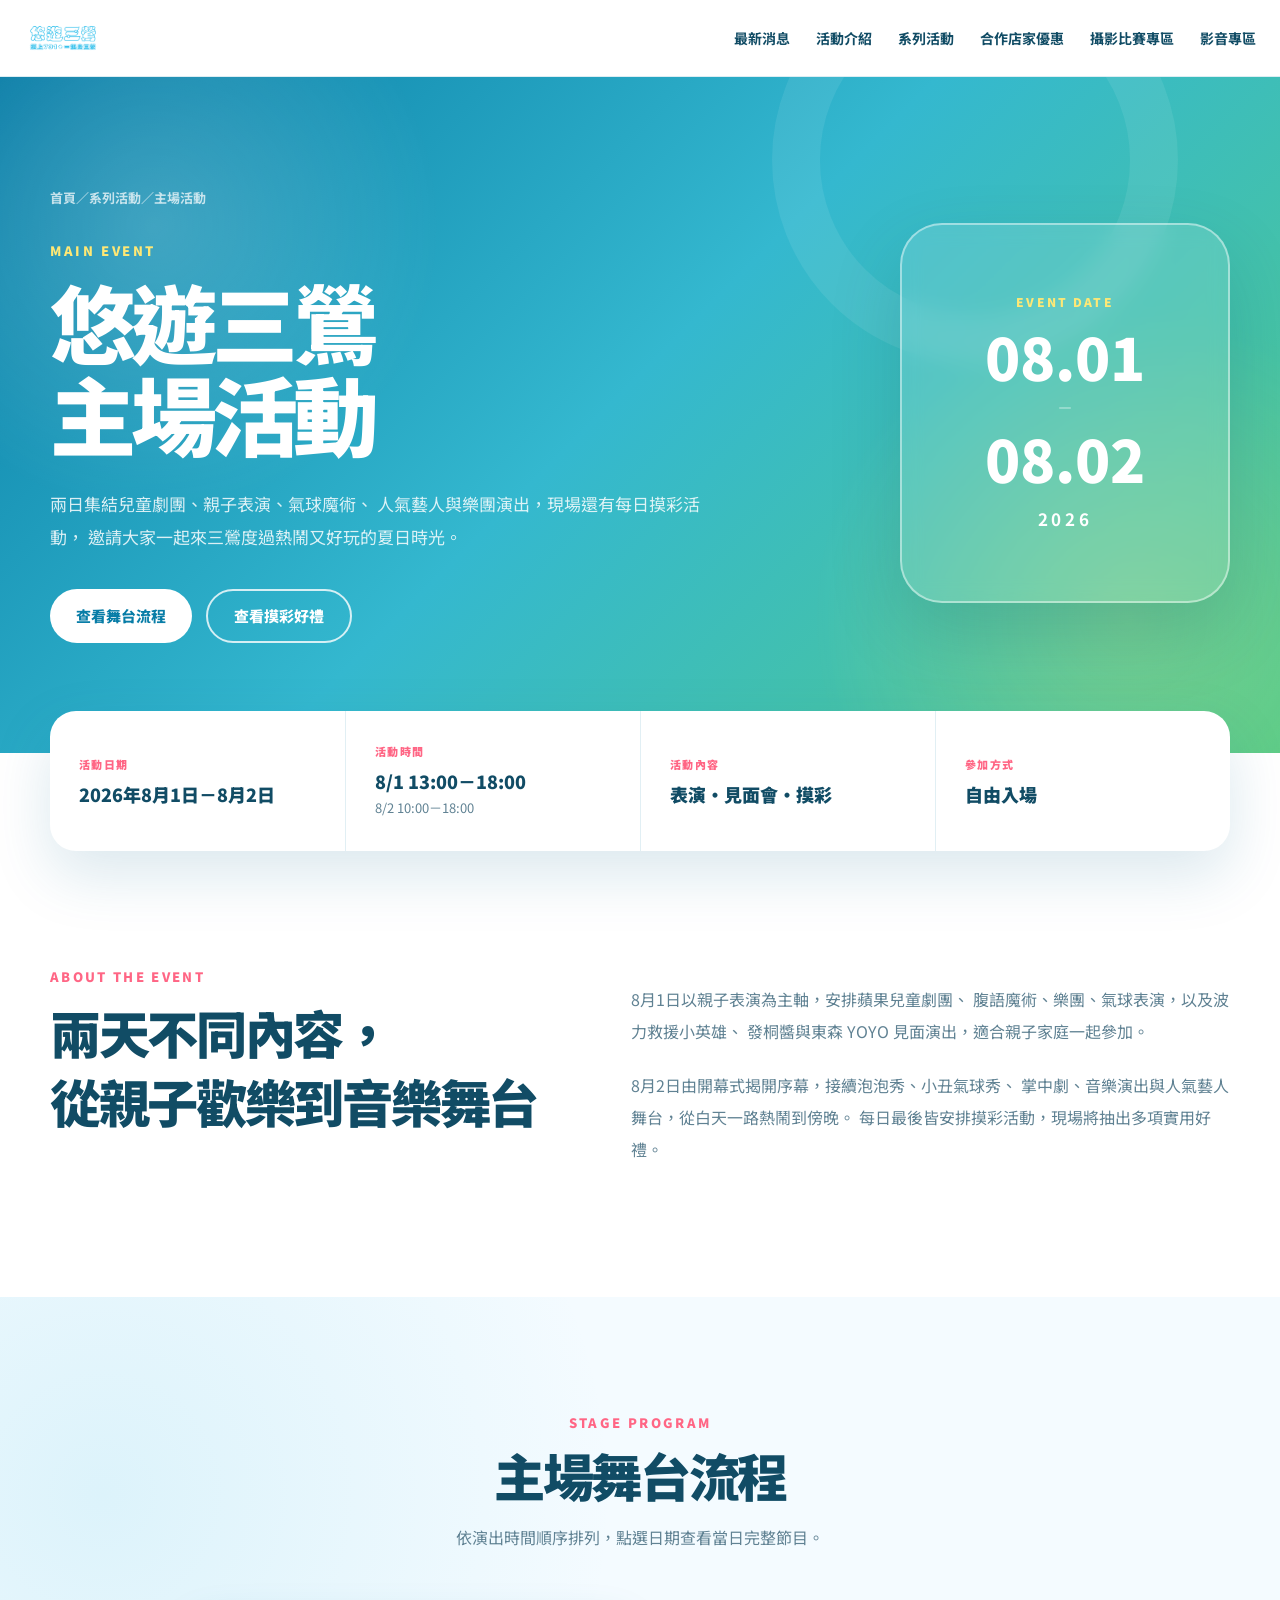
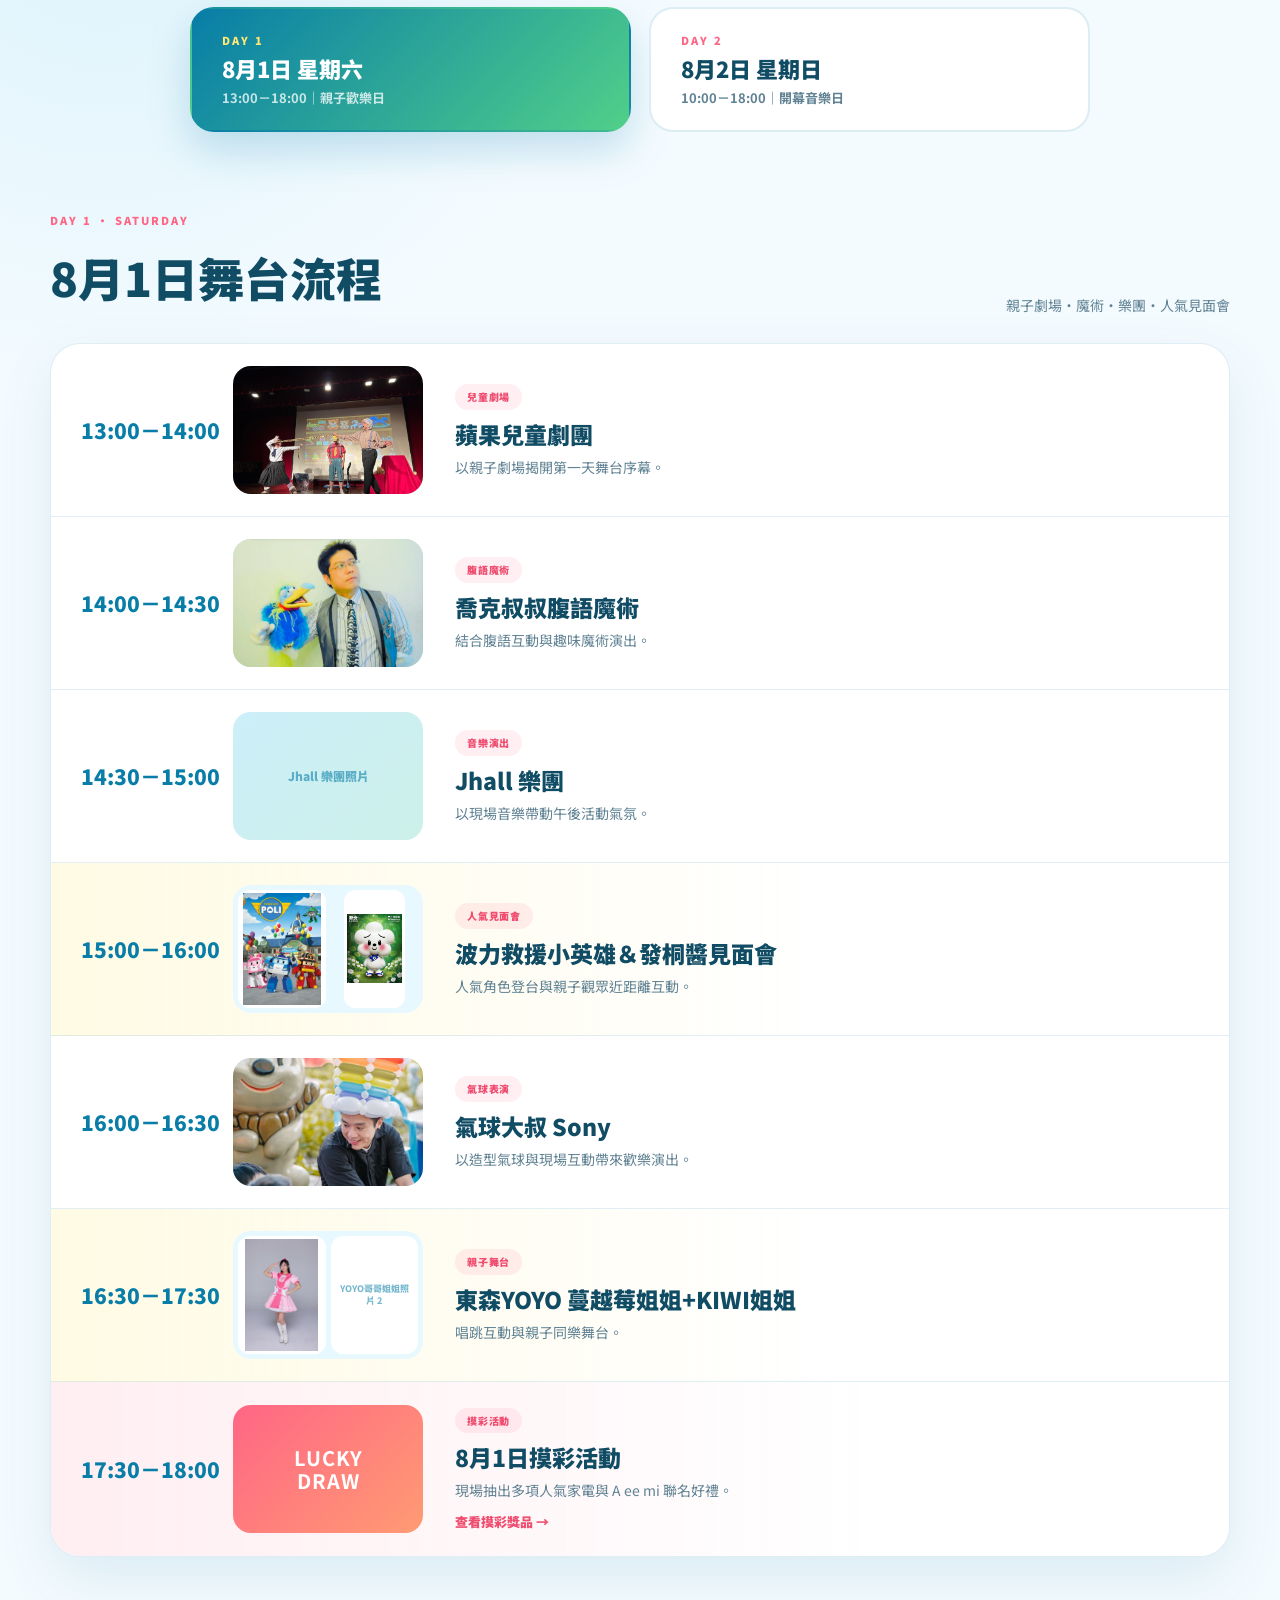
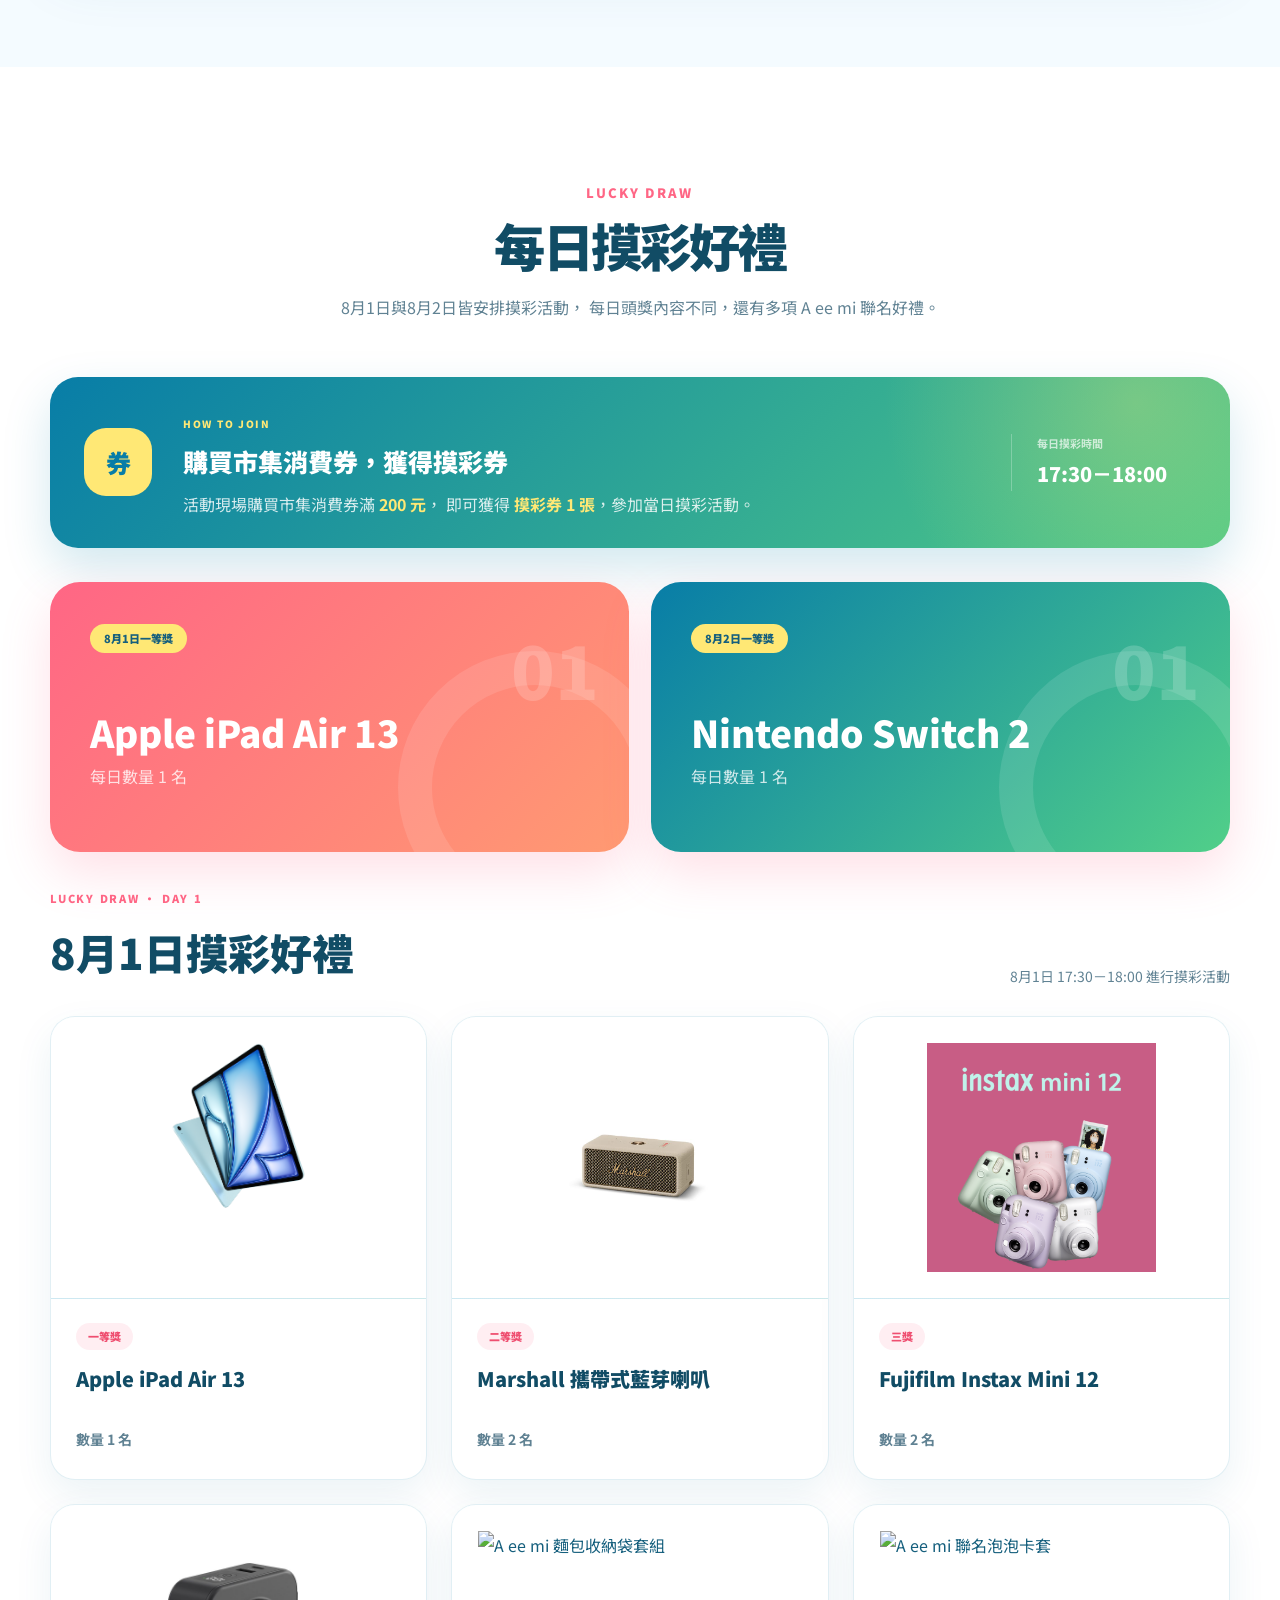
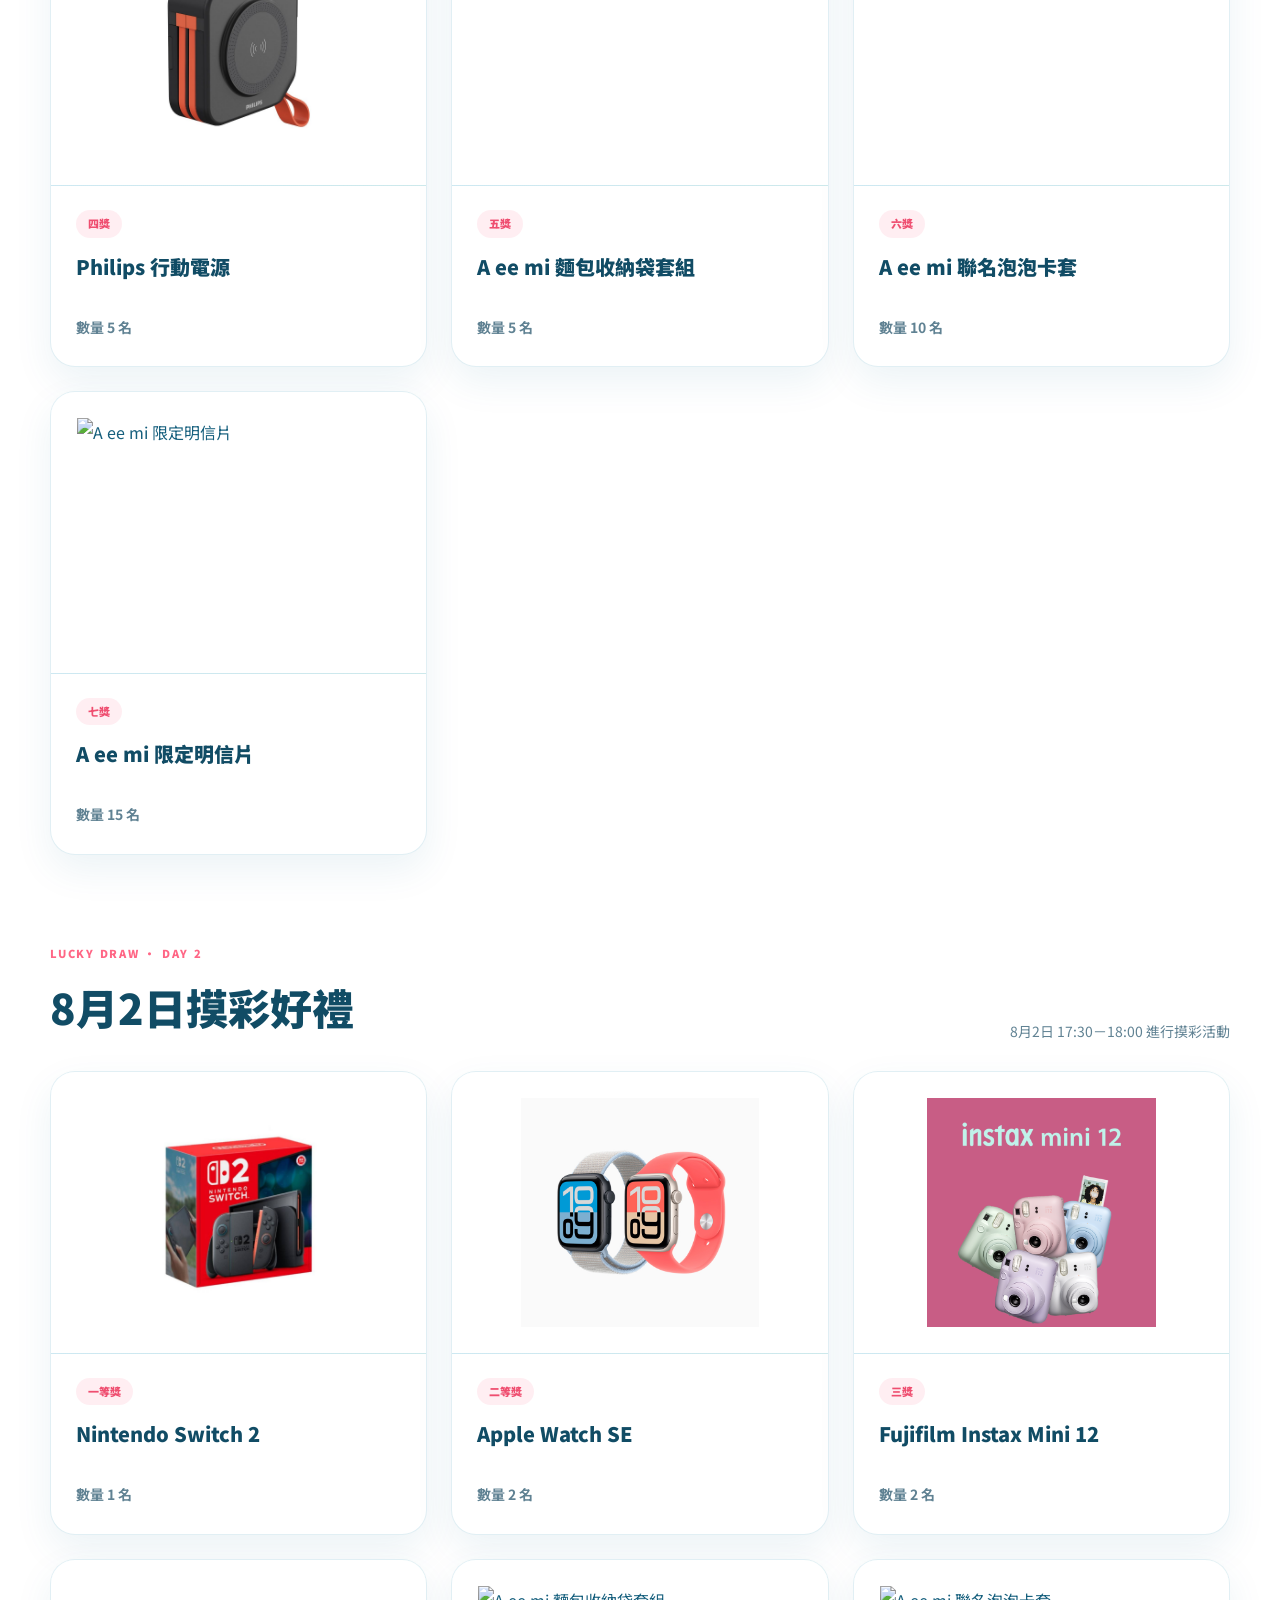
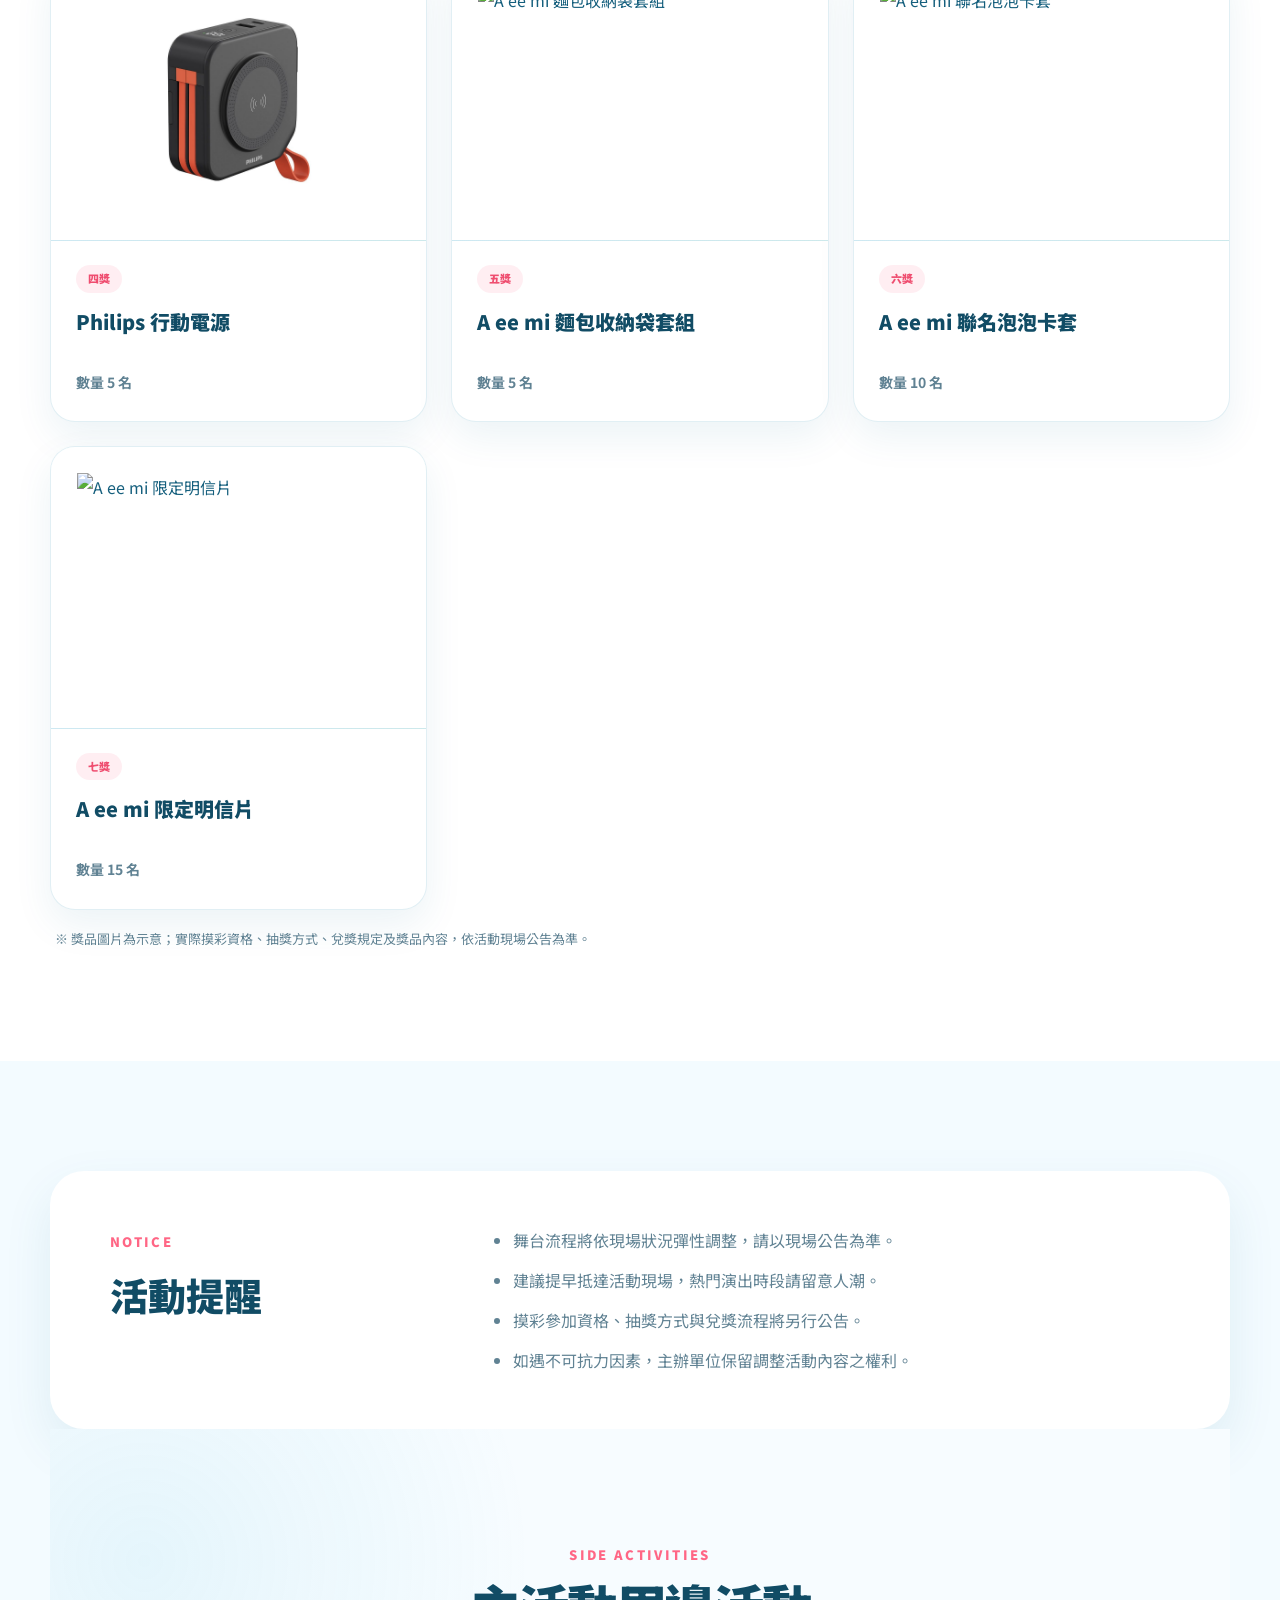
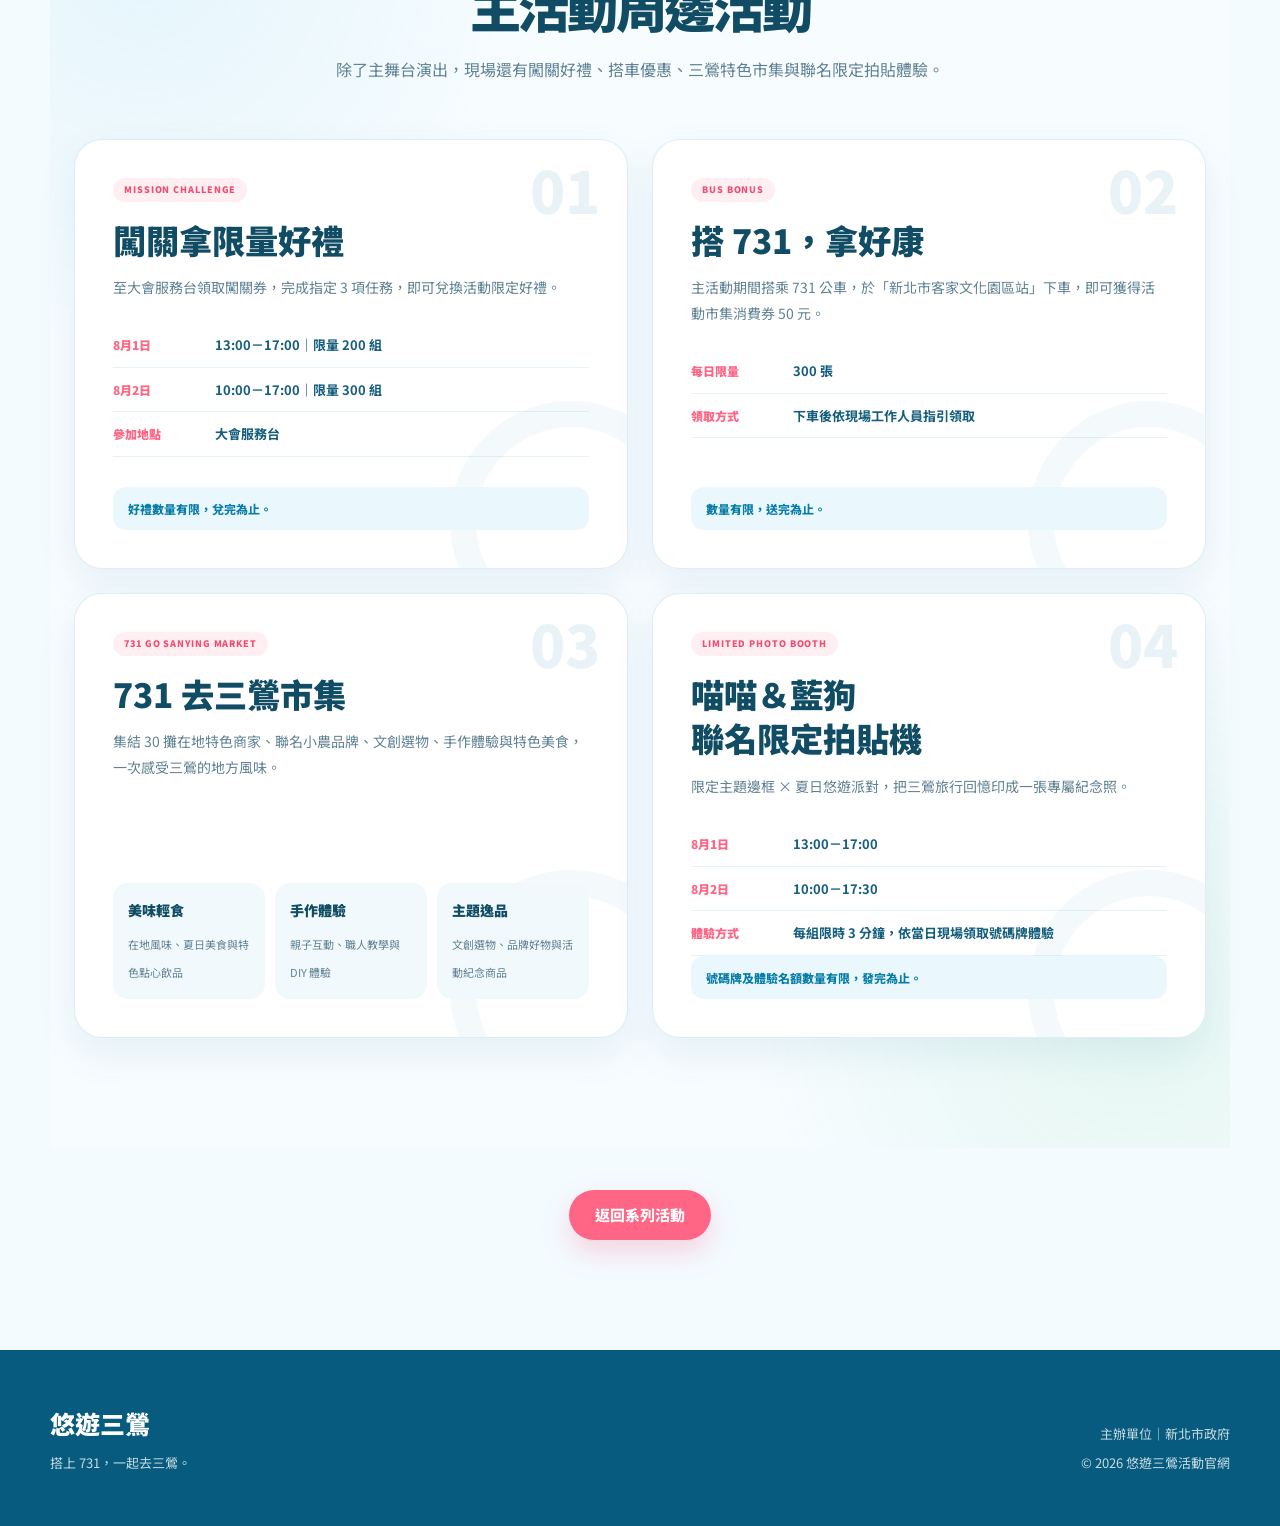
==== commit 8fa4f1c0: "Update main-event.html" ====
--- a/main-event.html
+++ b/main-event.html
@@ -1,27 +1,16 @@
-<!doctype html>
+<!DOCTYPE html>
+
 <html lang="zh-Hant">
 <head>
-  <meta charset="UTF-8" />
-  <meta name="viewport" content="width=device-width, initial-scale=1.0" />
-
-  <title>主場活動｜悠遊三鶯</title>
-
-  <meta
-    name="description"
-    content="悠遊三鶯主場活動於8月1日至8月2日登場，集結兒童劇團、親子表演、人氣藝人、音樂演出與每日摸彩活動。"
-  />
-
-  <link rel="preconnect" href="https://fonts.googleapis.com">
-  <link rel="preconnect" href="https://fonts.gstatic.com" crossorigin>
-
-  <link
-    href="https://fonts.googleapis.com/css2?family=Noto+Sans+TC:wght@400;500;700;900&display=swap"
-    rel="stylesheet"
-  >
-
-  <link rel="stylesheet" href="style.css" />
-
-  <style>
+<meta charset="utf-8"/>
+<meta content="width=device-width, initial-scale=1.0" name="viewport"/>
+<title>主場活動｜悠遊三鶯</title>
+<meta content="悠遊三鶯主場活動於8月1日至8月2日登場，集結兒童劇團、親子表演、人氣藝人、音樂演出與每日摸彩活動。" name="description"/>
+<link href="https://fonts.googleapis.com" rel="preconnect"/>
+<link crossorigin="" href="https://fonts.gstatic.com" rel="preconnect"/>
+<link href="https://fonts.googleapis.com/css2?family=Noto+Sans+TC:wght@400;500;700;900&amp;display=swap" rel="stylesheet"/>
+<link href="style.css" rel="stylesheet">
+<style>
     /* 表演照片放大檢視 */
     .program-photo img,
     .program-photo-person img {
@@ -575,1061 +564,768 @@
       }
     }
   </style>
-</head>
-
+</link></head>
 <body>
-
-  <!-- 導覽列 -->
-  <header class="site-header">
-    <div class="header-inner">
-
-      <a class="logo" href="index.html">悠遊三鶯</a>
-
-      <button
-        class="menu-toggle"
-        type="button"
-        aria-label="開啟選單"
-        aria-expanded="false"
-        aria-controls="main-nav"
-      >
-        <span></span>
-        <span></span>
-        <span></span>
-      </button>
-
-      <nav class="main-nav" id="main-nav">
-        <a href="index.html#news">最新消息</a>
-        <a href="index.html#about">活動介紹</a>
-        <a href="index.html#events">系列活動</a>
-        <a href="index.html#shops">合作店家優惠</a>
-        <a href="index.html#photo">攝影比賽專區</a>
-        <a href="index.html#video">影音專區</a>
-        <a href="index.html#traffic">交通資訊</a>
-      </nav>
-
-    </div>
-  </header>
-
-  <main>
-
-    <!-- 內頁首屏 -->
-    <section class="event-page-hero">
-      <div class="container event-page-hero-inner">
-
-        <div class="event-page-hero-copy">
-          <a class="breadcrumb" href="index.html#events">
+<!-- 導覽列 -->
+<header class="site-header">
+<div class="header-inner">
+<a aria-label="悠遊三鶯首頁" class="logo" href="index.html"><img alt="悠遊三鶯" class="site-logo-image" src="images/logo.png"/></a>
+<button aria-controls="main-nav" aria-expanded="false" aria-label="開啟選單" class="menu-toggle" type="button">
+<span></span>
+<span></span>
+<span></span>
+</button>
+<nav class="main-nav" id="main-nav">
+<a href="index.html#news">最新消息</a>
+<a href="index.html#about">活動介紹</a>
+<a href="index.html#events">系列活動</a>
+<a href="index.html#shops">合作店家優惠</a>
+<a href="index.html#photo">攝影比賽專區</a>
+<a href="index.html#video">影音專區</a>
+
+</nav>
+</div>
+</header>
+<main>
+<!-- 內頁首屏 -->
+<section class="event-page-hero">
+<div class="container event-page-hero-inner">
+<div class="event-page-hero-copy">
+<a class="breadcrumb" href="index.html#events">
             首頁／系列活動／主場活動
           </a>
-
-          <span class="event-page-label">MAIN EVENT</span>
-
-          <h1>
-            悠遊三鶯<br>
+<span class="event-page-label">MAIN EVENT</span>
+<h1>
+            悠遊三鶯<br/>
             主場活動
           </h1>
-
-          <p>
+<p>
             兩日集結兒童劇團、親子表演、氣球魔術、
             人氣藝人與樂團演出，現場還有每日摸彩活動，
             邀請大家一起來三鶯度過熱鬧又好玩的夏日時光。
           </p>
-
-          <div class="event-page-actions">
-            <a class="button button-light" href="#schedule">
+<div class="event-page-actions">
+<a class="button button-light" href="#schedule">
               查看舞台流程
             </a>
-
-            <a class="button button-outline-light" href="#raffle">
+<a class="button button-outline-light" href="#raffle">
               查看摸彩好禮
             </a>
-          </div>
-        </div>
-
-        <div class="event-page-date-card">
-          <span>EVENT DATE</span>
-          <strong>08.01</strong>
-          <i>－</i>
-          <strong>08.02</strong>
-          <p>2026</p>
-        </div>
-
-      </div>
-    </section>
-
-    <!-- 活動基本資訊 -->
-    <section class="event-summary-section">
-      <div class="container">
-
-        <div class="event-summary-grid">
-
-          <article>
-            <span>活動日期</span>
-            <strong>2026年8月1日－8月2日</strong>
-          </article>
-
-          <article>
-            <span>活動時間</span>
-            <strong>8/1 13:00－18:00</strong>
-            <small>8/2 10:00－18:00</small>
-          </article>
-
-          <article>
-            <span>活動內容</span>
-            <strong>表演・見面會・摸彩</strong>
-          </article>
-
-          <article>
-            <span>參加方式</span>
-            <strong>自由入場</strong>
-          </article>
-
-        </div>
-
-      </div>
-    </section>
-
-    <!-- 活動介紹 -->
-    <section class="section event-intro-section">
-      <div class="container">
-
-        <div class="event-intro-layout">
-
-          <div class="event-intro-title">
-            <span class="section-en">ABOUT THE EVENT</span>
-            <h2>兩天不同內容，<br>從親子歡樂到音樂舞台</h2>
-          </div>
-
-          <div class="event-intro-copy">
-            <p>
+</div>
+</div>
+<div class="event-page-date-card">
+<span>EVENT DATE</span>
+<strong>08.01</strong>
+<i>－</i>
+<strong>08.02</strong>
+<p>2026</p>
+</div>
+</div>
+</section>
+<!-- 活動基本資訊 -->
+<section class="event-summary-section">
+<div class="container">
+<div class="event-summary-grid">
+<article>
+<span>活動日期</span>
+<strong>2026年8月1日－8月2日</strong>
+</article>
+<article>
+<span>活動時間</span>
+<strong>8/1 13:00－18:00</strong>
+<small>8/2 10:00－18:00</small>
+</article>
+<article>
+<span>活動內容</span>
+<strong>表演・見面會・摸彩</strong>
+</article>
+<article>
+<span>參加方式</span>
+<strong>自由入場</strong>
+</article>
+</div>
+</div>
+</section>
+<!-- 活動介紹 -->
+<section class="section event-intro-section">
+<div class="container">
+<div class="event-intro-layout">
+<div class="event-intro-title">
+<span class="section-en">ABOUT THE EVENT</span>
+<h2>兩天不同內容，<br/>從親子歡樂到音樂舞台</h2>
+</div>
+<div class="event-intro-copy">
+<p>
               8月1日以親子表演為主軸，安排蘋果兒童劇團、
               腹語魔術、樂團、氣球表演，以及波力救援小英雄、
               發桐醬與東森 YOYO 見面演出，適合親子家庭一起參加。
             </p>
-
-            <p>
+<p>
               8月2日由開幕式揭開序幕，接續泡泡秀、小丑氣球秀、
               掌中劇、音樂演出與人氣藝人舞台，從白天一路熱鬧到傍晚。
               每日最後皆安排摸彩活動，現場將抽出多項實用好禮。
             </p>
-          </div>
-
-        </div>
-
-      </div>
-    </section>
-
-
-
-    <!-- 舞台演出流程 -->
+</div>
+</div>
+</div>
+</section>
+<!-- 舞台演出流程 -->
 <section class="section stage-program-section" id="schedule">
-  <div class="container">
-
-    <div class="section-heading centered">
-      <span class="section-en">STAGE PROGRAM</span>
-      <h2>主場舞台流程</h2>
-      <p>依演出時間順序排列，點選日期查看當日完整節目。</p>
-    </div>
-
-    <!-- 日期切換 -->
-    <div class="program-tabs" role="tablist">
-      <button
-        class="program-tab is-active"
-        type="button"
-        data-program="program-day1"
-        aria-selected="true"
-      >
-        <span>DAY 1</span>
-        <strong>8月1日 星期六</strong>
-        <small>13:00－18:00｜親子歡樂日</small>
-      </button>
-
-      <button
-        class="program-tab"
-        type="button"
-        data-program="program-day2"
-        aria-selected="false"
-      >
-        <span>DAY 2</span>
-        <strong>8月2日 星期日</strong>
-        <small>10:00－18:00｜開幕音樂日</small>
-      </button>
-    </div>
-
-    <!-- 8月1日 -->
-    <div class="program-panel is-active" id="program-day1">
-
-      <div class="program-day-heading">
-        <div>
-          <span>DAY 1 · SATURDAY</span>
-          <h3>8月1日舞台流程</h3>
-        </div>
-        <p>親子劇場・魔術・樂團・人氣見面會</p>
-      </div>
-
-      <div class="program-list">
-
-        <article class="program-row">
-          <time>13:00<br>－<br>14:00</time>
-
-          <div class="program-photo">
-            <span>蘋果兒童劇團照片</span>
-            <img
-              src="images/performers/0801-apple.jpg"
-              alt="蘋果兒童劇團"
-              loading="lazy"
-              style="--focus-x: 50%; --focus-y: 35%;"
-              onerror="this.style.display='none';"
-            >
-          </div>
-
-          <div class="program-info">
-            <span class="program-category">兒童劇場</span>
-            <h4>蘋果兒童劇團</h4>
-            <p>以親子劇場揭開第一天舞台序幕。</p>
-          </div>
-        </article>
-
-        <article class="program-row">
-          <time>14:00<br>－<br>14:30</time>
-
-          <div class="program-photo">
-            <span>喬克叔叔照片</span>
-            <img
-              src="images/performers/0801-joker.jpg"
-              alt="喬克叔叔腹語魔術"
-              loading="lazy"
-              style="--focus-x: 50%; --focus-y: 25%;"
-              onerror="this.style.display='none';"
-            >
-          </div>
-
-          <div class="program-info">
-            <span class="program-category">腹語魔術</span>
-            <h4>喬克叔叔腹語魔術</h4>
-            <p>結合腹語互動與趣味魔術演出。</p>
-          </div>
-        </article>
-
-        <article class="program-row">
-          <time>14:30<br>－<br>15:00</time>
-
-          <div class="program-photo">
-            <span>Jhall 樂團照片</span>
-            <img
-              src="images/performers/0801-jhall.jpg"
-              alt="Jhall 樂團"
-              loading="lazy"
-              style="--focus-x: 50%; --focus-y: 40%;"
-              onerror="this.style.display='none';"
-            >
-          </div>
-
-          <div class="program-info">
-            <span class="program-category">音樂演出</span>
-            <h4>Jhall 樂團</h4>
-            <p>以現場音樂帶動午後活動氣氛。</p>
-          </div>
-        </article>
-
-        <article class="program-row program-row-highlight">
-          <time>15:00<br>－<br>16:00</time>
-
-          <div class="program-photo program-photo-pair">
-  <div class="program-photo-person">
-    <span>波力救援小英雄照片</span>
-    <img
-      src="images/performers/0801-poly.jpg"
-      alt="波力救援小英雄"
-      loading="lazy"
-      onerror="this.style.display='none';"
-    >
-  </div>
-
-  <div class="program-photo-person">
-    <span>發桐醬照片</span>
-    <img
-      src="images/performers/0801-fatung.jpg"
-      alt="發桐醬"
-      loading="lazy"
-      onerror="this.style.display='none';"
-    >
-  </div>
-</div>
-
-          <div class="program-info">
-            <span class="program-category">人氣見面會</span>
-            <h4>波力救援小英雄＆發桐醬見面會</h4>
-            <p>人氣角色登台與親子觀眾近距離互動。</p>
-          </div>
-        </article>
-
-        <article class="program-row">
-          <time>16:00<br>－<br>16:30</time>
-
-          <div class="program-photo">
-            <span>氣球大叔 Sony 照片</span>
-            <img
-              src="images/performers/0801-sony.jpg"
-              alt="氣球大叔 Sony"
-              loading="lazy"
-              style="--focus-x: 50%; --focus-y: 25%;"
-              onerror="this.style.display='none';"
-            >
-          </div>
-
-          <div class="program-info">
-            <span class="program-category">氣球表演</span>
-            <h4>氣球大叔 Sony</h4>
-            <p>以造型氣球與現場互動帶來歡樂演出。</p>
-          </div>
-        </article>
-
-        <article class="program-row program-row-highlight">
-          <time>16:30<br>－<br>17:30</time>
-
-          <div class="program-photo program-photo-pair">
-  <div class="program-photo-person">
-    <span>YOYO哥哥姐姐照片 1</span>
-    <img
-      src="images/performers/0801-yoyo-01.jpg"
-      alt="東森 YOYO 演出者一"
-      loading="lazy"
-      onerror="this.style.display='none';"
-    >
-  </div>
-
-  <div class="program-photo-person">
-    <span>YOYO哥哥姐姐照片 2</span>
-    <img
-      src="images/performers/0801-yoyo-02.jpg"
-      alt="東森 YOYO 演出者二"
-      loading="lazy"
-      onerror="this.style.display='none';"
-    >
-  </div>
-</div>
-
-          <div class="program-info">
-            <span class="program-category">親子舞台</span>
-            <h4>東森YOYO 蔓越莓姐姐+KIWI姐姐</h4>
-            <p>唱跳互動與親子同樂舞台。</p>
-          </div>
-        </article>
-
-        <article class="program-row program-row-raffle">
-          <time>17:30<br>－<br>18:00</time>
-
-          <div class="program-photo program-photo-symbol">
-            <strong>LUCKY<br>DRAW</strong>
-          </div>
-
-          <div class="program-info">
-            <span class="program-category">摸彩活動</span>
-            <h4>8月1日摸彩活動</h4>
-            <p>現場抽出多項人氣家電與 A ee mi 聯名好禮。</p>
-            <a href="#raffle">查看摸彩獎品 →</a>
-          </div>
-        </article>
-
-      </div>
-    </div>
-
-    <!-- 8月2日 -->
-    <div class="program-panel" id="program-day2">
-
-      <div class="program-day-heading">
-        <div>
-          <span>DAY 2 · SUNDAY</span>
-          <h3>8月2日舞台流程</h3>
-        </div>
-        <p>開幕活動・親子演出・樂團・人氣藝人</p>
-      </div>
-
-      <div class="program-list">
-
-        <article class="program-row program-row-opening">
-          <time>10:00<br>－<br>10:40</time>
-
-          <div class="program-photo program-photo-symbol">
-            <strong>OPENING</strong>
-          </div>
-
-          <div class="program-info">
-            <span class="program-category">開幕活動</span>
-            <h4>悠遊三鶯開幕式</h4>
-            <p>由現場貴賓與表演團隊共同揭開活動序幕。</p>
-          </div>
-        </article>
-
-        <article class="program-row">
-          <time>10:40<br>－<br>11:10</time>
-
-          <div class="program-photo">
-            <span>猴子老師照片</span>
-            <img
-              src="images/performers/0802-monkey.jpg"
-              alt="猴子老師泡泡表演"
-              loading="lazy"
-              style="--focus-x: 50%; --focus-y: 25%;"
-              onerror="this.style.display='none';"
-            >
-          </div>
-
-          <div class="program-info">
-            <span class="program-category">泡泡表演</span>
-            <h4>猴子老師泡泡表演</h4>
-            <p>以大大小小的夢幻泡泡打造親子互動舞台。</p>
-          </div>
-        </article>
-
-        <article class="program-row">
-          <time>11:10<br>－<br>11:40</time>
-
-          <div class="program-photo">
-            <span>呱呱姐姐照片</span>
-            <img
-              src="images/performers/0802-guagua.jpg"
-              alt="呱呱姐姐歡樂小丑氣球秀"
-              loading="lazy"
-              style="--focus-x: 50%; --focus-y: 25%;"
-              onerror="this.style.display='none';"
-            >
-          </div>
-
-          <div class="program-info">
-            <span class="program-category">氣球表演</span>
-            <h4>呱呱姐姐歡樂小丑氣球秀</h4>
-            <p>趣味小丑互動搭配造型氣球演出。</p>
-          </div>
-        </article>
-
-        <article class="program-row">
-          <time>11:40<br>－<br>13:10</time>
-
-          <div class="program-photo">
-            <span>五洲園掌中劇團照片</span>
-            <img
-              src="images/performers/0802-wuzhou.jpg"
-              alt="五洲園掌中劇團"
-              loading="lazy"
-              style="--focus-x: 50%; --focus-y: 40%;"
-              onerror="this.style.display='none';"
-            >
-          </div>
-
-          <div class="program-info">
-            <span class="program-category">傳統戲曲</span>
-            <h4>五洲園掌中劇團</h4>
-            <p>以布袋戲演出呈現傳統藝術魅力。</p>
-          </div>
-        </article>
-
-        <article class="program-row">
-          <time>13:10<br>－<br>13:40</time>
-
-          <div class="program-photo">
-            <span>鈴極限照片</span>
-            <img
-              src="images/performers/0802-lingjixian.jpg"
-              alt="鈴極限"
-              loading="lazy"
-              style="--focus-x: 50%; --focus-y: 35%;"
-              onerror="this.style.display='none';"
-            >
-          </div>
-
-          <div class="program-info">
-            <span class="program-category">舞台演出</span>
-            <h4>鈴極限</h4>
-            <p>帶來節奏感十足的特色舞台演出。</p>
-          </div>
-        </article>
-
-        <article class="program-row">
-          <time>13:40<br>－<br>14:05</time>
-
-          <div class="program-photo">
-            <span>Yappy 照片</span>
-            <img
-              src="images/performers/0802-yappy.jpg"
-              alt="Yappy"
-              loading="lazy"
-              style="--focus-x: 50%; --focus-y: 10%;"
-              onerror="this.style.display='none';"
-            >
-          </div>
-
-          <div class="program-info">
-            <span class="program-category">音樂演出</span>
-            <h4>Yappy</h4>
-            <p>以現場音樂為午後舞台暖場。</p>
-          </div>
-        </article>
-
-        <article class="program-row">
-          <time>14:05<br>－<br>14:45</time>
-
-          <div class="program-photo">
-            <span>粹垢 TRAEGO 照片</span>
-            <img
-              src="images/performers/0802-traego.jpg"
-              alt="粹垢 TRAEGO"
-              loading="lazy"
-              style="--focus-x: 50%; --focus-y: 40%;"
-              onerror="this.style.display='none';"
-            >
-          </div>
-
-          <div class="program-info">
-            <span class="program-category">音樂演出</span>
-            <h4>粹垢 TRAEGO</h4>
-            <p>帶來風格鮮明的現場演出。</p>
-          </div>
-        </article>
-
-        <article class="program-row">
-          <time>14:45<br>－<br>15:15</time>
-
-          <div class="program-photo">
-            <span>崴崴孟孟照片</span>
-            <img
-              src="images/performers/0802-weiwei.jpg"
-              alt="崴崴孟孟"
-              loading="lazy"
-              style="--focus-x: 50%; --focus-y: 20%;"
-              onerror="this.style.display='none';"
-            >
-          </div>
-
-          <div class="program-info">
-            <span class="program-category">音樂演出</span>
-            <h4>崴崴孟孟</h4>
-            <p>以雙人音樂演出延續午後氣氛。</p>
-          </div>
-        </article>
-
-        <article class="program-row">
-          <time>15:15<br>－<br>15:55</time>
-
-          <div class="program-photo">
-            <span>無妄合作社照片</span>
-            <img
-              src="images/performers/0802-wuwang.jpg"
-              alt="無妄合作社"
-              loading="lazy"
-              style="--focus-x: 50%; --focus-y: 10%;"
-              onerror="this.style.display='none';"
-            >
-          </div>
-
-          <div class="program-info">
-            <span class="program-category">樂團演出</span>
-            <h4>無妄合作社</h4>
-            <p>帶來充滿現場張力的樂團演出。</p>
-          </div>
-        </article>
-
-        <article class="program-row">
-          <time>15:55<br>－<br>16:35</time>
-
-          <div class="program-photo">
-            <span>庸俗救星照片</span>
-            <img
-              src="images/performers/0802-yongsu.jpg"
-              alt="庸俗救星"
-              loading="lazy"
-              style="--focus-x: 50%; --focus-y: 20%;"
-              onerror="this.style.display='none';"
-            >
-          </div>
-
-          <div class="program-info">
-            <span class="program-category">樂團演出</span>
-            <h4>庸俗救星</h4>
-            <p>以樂團現場演出推升舞台熱度。</p>
-          </div>
-        </article>
-
-        <article class="program-row program-row-highlight">
-          <time>16:35<br>－<br>17:00</time>
-
-          <div class="program-photo">
-            <span>婁峻碩 SHOU 照片</span>
-            <img
-              src="images/performers/0802-shou.jpg"
-              alt="婁峻碩 SHOU"
-              loading="lazy"
-              style="--focus-x: 50%; --focus-y: 20%;"
-              onerror="this.style.display='none';"
-            >
-          </div>
-
-          <div class="program-info">
-            <span class="program-category">人氣藝人</span>
-            <h4>婁峻碩 SHOU</h4>
-            <p>人氣藝人登台演出，帶來主場活動高潮。</p>
-          </div>
-        </article>
-
-        <article class="program-row program-row-highlight">
-          <time>17:00<br>－<br>17:30</time>
-
-          <div class="program-photo">
-            <span>小鐘照片</span>
-            <img
-              src="images/performers/0802-xiaozhong.jpg"
-              alt="小鐘"
-              loading="lazy"
-              style="--focus-x: 50%; --focus-y: 10%;"
-              onerror="this.style.display='none';"
-            >
-          </div>
-
-          <div class="program-info">
-            <span class="program-category">人氣藝人</span>
-            <h4>小鐘</h4>
-            <p>以活力舞台演出陪大家迎接摸彩時段。</p>
-          </div>
-        </article>
-
-        <article class="program-row program-row-raffle">
-          <time>17:30<br>－<br>18:00</time>
-
-          <div class="program-photo program-photo-symbol">
-            <strong>LUCKY<br>DRAW</strong>
-          </div>
-
-          <div class="program-info">
-            <span class="program-category">摸彩活動</span>
-            <h4>8月2日摸彩活動</h4>
-            <p>現場抽出多項人氣家電與 A ee mi 聯名好禮。</p>
-            <a href="#raffle">查看摸彩獎品 →</a>
-          </div>
-        </article>
-
-      </div>
-    </div>
-
-  </div>
+<div class="container">
+<div class="section-heading centered">
+<span class="section-en">STAGE PROGRAM</span>
+<h2>主場舞台流程</h2>
+<p>依演出時間順序排列，點選日期查看當日完整節目。</p>
+</div>
+<!-- 日期切換 -->
+<div class="program-tabs" role="tablist">
+<button aria-selected="true" class="program-tab is-active" data-program="program-day1" type="button">
+<span>DAY 1</span>
+<strong>8月1日 星期六</strong>
+<small>13:00－18:00｜親子歡樂日</small>
+</button>
+<button aria-selected="false" class="program-tab" data-program="program-day2" type="button">
+<span>DAY 2</span>
+<strong>8月2日 星期日</strong>
+<small>10:00－18:00｜開幕音樂日</small>
+</button>
+</div>
+<!-- 8月1日 -->
+<div class="program-panel is-active" id="program-day1">
+<div class="program-day-heading">
+<div>
+<span>DAY 1 · SATURDAY</span>
+<h3>8月1日舞台流程</h3>
+</div>
+<p>親子劇場・魔術・樂團・人氣見面會</p>
+</div>
+<div class="program-list">
+<article class="program-row">
+<time>13:00<br/>－<br/>14:00</time>
+<div class="program-photo">
+<span>蘋果兒童劇團照片</span>
+<img alt="蘋果兒童劇團" loading="lazy" onerror="this.style.display='none';" src="images/performers/0801-apple.jpg" style="--focus-x: 50%; --focus-y: 35%;"/>
+</div>
+<div class="program-info">
+<span class="program-category">兒童劇場</span>
+<h4>蘋果兒童劇團</h4>
+<p>以親子劇場揭開第一天舞台序幕。</p>
+</div>
+</article>
+<article class="program-row">
+<time>14:00<br/>－<br/>14:30</time>
+<div class="program-photo">
+<span>喬克叔叔照片</span>
+<img alt="喬克叔叔腹語魔術" loading="lazy" onerror="this.style.display='none';" src="images/performers/0801-joker.jpg" style="--focus-x: 50%; --focus-y: 25%;"/>
+</div>
+<div class="program-info">
+<span class="program-category">腹語魔術</span>
+<h4>喬克叔叔腹語魔術</h4>
+<p>結合腹語互動與趣味魔術演出。</p>
+</div>
+</article>
+<article class="program-row">
+<time>14:30<br/>－<br/>15:00</time>
+<div class="program-photo">
+<span>Jhall 樂團照片</span>
+<img alt="Jhall 樂團" loading="lazy" onerror="this.style.display='none';" src="images/performers/0801-jhall.jpg" style="--focus-x: 50%; --focus-y: 40%;"/>
+</div>
+<div class="program-info">
+<span class="program-category">音樂演出</span>
+<h4>Jhall 樂團</h4>
+<p>以現場音樂帶動午後活動氣氛。</p>
+</div>
+</article>
+<article class="program-row program-row-highlight">
+<time>15:00<br/>－<br/>16:00</time>
+<div class="program-photo program-photo-pair">
+<div class="program-photo-person">
+<span>波力救援小英雄照片</span>
+<img alt="波力救援小英雄" loading="lazy" onerror="this.style.display='none';" src="images/performers/0801-poly.jpg"/>
+</div>
+<div class="program-photo-person">
+<span>發桐醬照片</span>
+<img alt="發桐醬" loading="lazy" onerror="this.style.display='none';" src="images/performers/0801-fatung.jpg"/>
+</div>
+</div>
+<div class="program-info">
+<span class="program-category">人氣見面會</span>
+<h4>波力救援小英雄＆發桐醬見面會</h4>
+<p>人氣角色登台與親子觀眾近距離互動。</p>
+</div>
+</article>
+<article class="program-row">
+<time>16:00<br/>－<br/>16:30</time>
+<div class="program-photo">
+<span>氣球大叔 Sony 照片</span>
+<img alt="氣球大叔 Sony" loading="lazy" onerror="this.style.display='none';" src="images/performers/0801-sony.jpg" style="--focus-x: 50%; --focus-y: 25%;"/>
+</div>
+<div class="program-info">
+<span class="program-category">氣球表演</span>
+<h4>氣球大叔 Sony</h4>
+<p>以造型氣球與現場互動帶來歡樂演出。</p>
+</div>
+</article>
+<article class="program-row program-row-highlight">
+<time>16:30<br/>－<br/>17:30</time>
+<div class="program-photo program-photo-pair">
+<div class="program-photo-person">
+<span>YOYO哥哥姐姐照片 1</span>
+<img alt="東森 YOYO 演出者一" loading="lazy" onerror="this.style.display='none';" src="images/performers/0801-yoyo-01.jpg"/>
+</div>
+<div class="program-photo-person">
+<span>YOYO哥哥姐姐照片 2</span>
+<img alt="東森 YOYO 演出者二" loading="lazy" onerror="this.style.display='none';" src="images/performers/0801-yoyo-02.jpg"/>
+</div>
+</div>
+<div class="program-info">
+<span class="program-category">親子舞台</span>
+<h4>東森YOYO 蔓越莓姐姐+KIWI姐姐</h4>
+<p>唱跳互動與親子同樂舞台。</p>
+</div>
+</article>
+<article class="program-row program-row-raffle">
+<time>17:30<br/>－<br/>18:00</time>
+<div class="program-photo program-photo-symbol">
+<strong>LUCKY<br/>DRAW</strong>
+</div>
+<div class="program-info">
+<span class="program-category">摸彩活動</span>
+<h4>8月1日摸彩活動</h4>
+<p>現場抽出多項人氣家電與 A ee mi 聯名好禮。</p>
+<a href="#raffle">查看摸彩獎品 →</a>
+</div>
+</article>
+</div>
+</div>
+<!-- 8月2日 -->
+<div class="program-panel" id="program-day2">
+<div class="program-day-heading">
+<div>
+<span>DAY 2 · SUNDAY</span>
+<h3>8月2日舞台流程</h3>
+</div>
+<p>開幕活動・親子演出・樂團・人氣藝人</p>
+</div>
+<div class="program-list">
+<article class="program-row program-row-opening">
+<time>10:00<br/>－<br/>10:40</time>
+<div class="program-photo program-photo-symbol">
+<strong>OPENING</strong>
+</div>
+<div class="program-info">
+<span class="program-category">開幕活動</span>
+<h4>悠遊三鶯開幕式</h4>
+<p>由現場貴賓與表演團隊共同揭開活動序幕。</p>
+</div>
+</article>
+<article class="program-row">
+<time>10:40<br/>－<br/>11:10</time>
+<div class="program-photo">
+<span>猴子老師照片</span>
+<img alt="猴子老師泡泡表演" loading="lazy" onerror="this.style.display='none';" src="images/performers/0802-monkey.jpg" style="--focus-x: 50%; --focus-y: 25%;"/>
+</div>
+<div class="program-info">
+<span class="program-category">泡泡表演</span>
+<h4>猴子老師泡泡表演</h4>
+<p>以大大小小的夢幻泡泡打造親子互動舞台。</p>
+</div>
+</article>
+<article class="program-row">
+<time>11:10<br/>－<br/>11:40</time>
+<div class="program-photo">
+<span>呱呱姐姐照片</span>
+<img alt="呱呱姐姐歡樂小丑氣球秀" loading="lazy" onerror="this.style.display='none';" src="images/performers/0802-guagua.jpg" style="--focus-x: 50%; --focus-y: 25%;"/>
+</div>
+<div class="program-info">
+<span class="program-category">氣球表演</span>
+<h4>呱呱姐姐歡樂小丑氣球秀</h4>
+<p>趣味小丑互動搭配造型氣球演出。</p>
+</div>
+</article>
+<article class="program-row">
+<time>11:40<br/>－<br/>13:10</time>
+<div class="program-photo">
+<span>五洲園掌中劇團照片</span>
+<img alt="五洲園掌中劇團" loading="lazy" onerror="this.style.display='none';" src="images/performers/0802-wuzhou.jpg" style="--focus-x: 50%; --focus-y: 40%;"/>
+</div>
+<div class="program-info">
+<span class="program-category">傳統戲曲</span>
+<h4>五洲園掌中劇團</h4>
+<p>以布袋戲演出呈現傳統藝術魅力。</p>
+</div>
+</article>
+<article class="program-row">
+<time>13:10<br/>－<br/>13:40</time>
+<div class="program-photo">
+<span>鈴極限照片</span>
+<img alt="鈴極限" loading="lazy" onerror="this.style.display='none';" src="images/performers/0802-lingjixian.jpg" style="--focus-x: 50%; --focus-y: 35%;"/>
+</div>
+<div class="program-info">
+<span class="program-category">舞台演出</span>
+<h4>鈴極限</h4>
+<p>帶來節奏感十足的特色舞台演出。</p>
+</div>
+</article>
+<article class="program-row">
+<time>13:40<br/>－<br/>14:05</time>
+<div class="program-photo">
+<span>Yappy 照片</span>
+<img alt="Yappy" loading="lazy" onerror="this.style.display='none';" src="images/performers/0802-yappy.jpg" style="--focus-x: 50%; --focus-y: 10%;"/>
+</div>
+<div class="program-info">
+<span class="program-category">音樂演出</span>
+<h4>Yappy</h4>
+<p>以現場音樂為午後舞台暖場。</p>
+</div>
+</article>
+<article class="program-row">
+<time>14:05<br/>－<br/>14:45</time>
+<div class="program-photo">
+<span>粹垢 TRAEGO 照片</span>
+<img alt="粹垢 TRAEGO" loading="lazy" onerror="this.style.display='none';" src="images/performers/0802-traego.jpg" style="--focus-x: 50%; --focus-y: 40%;"/>
+</div>
+<div class="program-info">
+<span class="program-category">音樂演出</span>
+<h4>粹垢 TRAEGO</h4>
+<p>帶來風格鮮明的現場演出。</p>
+</div>
+</article>
+<article class="program-row">
+<time>14:45<br/>－<br/>15:15</time>
+<div class="program-photo">
+<span>崴崴孟孟照片</span>
+<img alt="崴崴孟孟" loading="lazy" onerror="this.style.display='none';" src="images/performers/0802-weiwei.jpg" style="--focus-x: 50%; --focus-y: 20%;"/>
+</div>
+<div class="program-info">
+<span class="program-category">音樂演出</span>
+<h4>崴崴孟孟</h4>
+<p>以雙人音樂演出延續午後氣氛。</p>
+</div>
+</article>
+<article class="program-row">
+<time>15:15<br/>－<br/>15:55</time>
+<div class="program-photo">
+<span>無妄合作社照片</span>
+<img alt="無妄合作社" loading="lazy" onerror="this.style.display='none';" src="images/performers/0802-wuwang.jpg" style="--focus-x: 50%; --focus-y: 10%;"/>
+</div>
+<div class="program-info">
+<span class="program-category">樂團演出</span>
+<h4>無妄合作社</h4>
+<p>帶來充滿現場張力的樂團演出。</p>
+</div>
+</article>
+<article class="program-row">
+<time>15:55<br/>－<br/>16:35</time>
+<div class="program-photo">
+<span>庸俗救星照片</span>
+<img alt="庸俗救星" loading="lazy" onerror="this.style.display='none';" src="images/performers/0802-yongsu.jpg" style="--focus-x: 50%; --focus-y: 20%;"/>
+</div>
+<div class="program-info">
+<span class="program-category">樂團演出</span>
+<h4>庸俗救星</h4>
+<p>以樂團現場演出推升舞台熱度。</p>
+</div>
+</article>
+<article class="program-row program-row-highlight">
+<time>16:35<br/>－<br/>17:00</time>
+<div class="program-photo">
+<span>婁峻碩 SHOU 照片</span>
+<img alt="婁峻碩 SHOU" loading="lazy" onerror="this.style.display='none';" src="images/performers/0802-shou.jpg" style="--focus-x: 50%; --focus-y: 20%;"/>
+</div>
+<div class="program-info">
+<span class="program-category">人氣藝人</span>
+<h4>婁峻碩 SHOU</h4>
+<p>人氣藝人登台演出，帶來主場活動高潮。</p>
+</div>
+</article>
+<article class="program-row program-row-highlight">
+<time>17:00<br/>－<br/>17:30</time>
+<div class="program-photo">
+<span>小鐘照片</span>
+<img alt="小鐘" loading="lazy" onerror="this.style.display='none';" src="images/performers/0802-xiaozhong.jpg" style="--focus-x: 50%; --focus-y: 10%;"/>
+</div>
+<div class="program-info">
+<span class="program-category">人氣藝人</span>
+<h4>小鐘</h4>
+<p>以活力舞台演出陪大家迎接摸彩時段。</p>
+</div>
+</article>
+<article class="program-row program-row-raffle">
+<time>17:30<br/>－<br/>18:00</time>
+<div class="program-photo program-photo-symbol">
+<strong>LUCKY<br/>DRAW</strong>
+</div>
+<div class="program-info">
+<span class="program-category">摸彩活動</span>
+<h4>8月2日摸彩活動</h4>
+<p>現場抽出多項人氣家電與 A ee mi 聯名好禮。</p>
+<a href="#raffle">查看摸彩獎品 →</a>
+</div>
+</article>
+</div>
+</div>
+</div>
 </section>
-
-    <!-- 摸彩 -->
-    <section class="section raffle-page-section" id="raffle">
-      <div class="container">
-
-        <div class="section-heading centered">
-          <span class="section-en">LUCKY DRAW</span>
-          <h2>每日摸彩好禮</h2>
-          <p>
+<!-- 摸彩 -->
+<section class="section raffle-page-section" id="raffle">
+<div class="container">
+<div class="section-heading centered">
+<span class="section-en">LUCKY DRAW</span>
+<h2>每日摸彩好禮</h2>
+<p>
             8月1日與8月2日皆安排摸彩活動，
             每日頭獎內容不同，還有多項 A ee mi 聯名好禮。
           </p>
-        </div>
-
-        <!-- 摸彩參加方式 -->
-        <div class="raffle-method-panel">
-          <div class="raffle-method-icon" aria-hidden="true">券</div>
-
-          <div class="raffle-method-copy">
-            <span class="raffle-method-label">HOW TO JOIN</span>
-            <h3>購買市集消費券，獲得摸彩券</h3>
-            <p>
+</div>
+<!-- 摸彩參加方式 -->
+<div class="raffle-method-panel">
+<div aria-hidden="true" class="raffle-method-icon">券</div>
+<div class="raffle-method-copy">
+<span class="raffle-method-label">HOW TO JOIN</span>
+<h3>購買市集消費券，獲得摸彩券</h3>
+<p>
               活動現場購買市集消費券滿 <strong>200 元</strong>，
               即可獲得 <strong>摸彩券 1 張</strong>，參加當日摸彩活動。
             </p>
-          </div>
-
-          <div class="raffle-method-time">
-            <span>每日摸彩時間</span>
-            <strong>17:30－18:00</strong>
-          </div>
-        </div>
-
-        <div class="raffle-highlight-grid">
-
-          <article class="raffle-highlight">
-            <span class="prize-level">8月1日一等獎</span>
-            <div class="prize-icon">01</div>
-            <h3>Apple iPad Air 13</h3>
-            <p>每日數量 1 名</p>
-          </article>
-
-          <article class="raffle-highlight">
-            <span class="prize-level">8月2日一等獎</span>
-            <div class="prize-icon">01</div>
-            <h3>Nintendo Switch 2</h3>
-            <p>每日數量 1 名</p>
-          </article>
-
-        </div>
-
-        <!-- 8/1 摸彩品 -->
+</div>
+<div class="raffle-method-time">
+<span>每日摸彩時間</span>
+<strong>17:30－18:00</strong>
+</div>
+</div>
+<div class="raffle-highlight-grid">
+<article class="raffle-highlight">
+<span class="prize-level">8月1日一等獎</span>
+<div class="prize-icon">01</div>
+<h3>Apple iPad Air 13</h3>
+<p>每日數量 1 名</p>
+</article>
+<article class="raffle-highlight">
+<span class="prize-level">8月2日一等獎</span>
+<div class="prize-icon">01</div>
+<h3>Nintendo Switch 2</h3>
+<p>每日數量 1 名</p>
+</article>
+</div>
+<!-- 8/1 摸彩品 -->
 <section class="prize-day-section">
-  <div class="prize-day-heading">
-    <div>
-      <span>LUCKY DRAW · DAY 1</span>
-      <h3>8月1日摸彩好禮</h3>
-    </div>
-    <p>8月1日 17:30－18:00 進行摸彩活動</p>
-  </div>
-
-  <div class="prize-card-grid">
-
-    <article class="prize-card">
-      <div class="prize-image">
-        <img src="images/prizes/0801-prize-01.jpg" alt="Apple iPad Air 13">
-        <span class="image-placeholder">獎品照片<br>1200 × 900</span>
-      </div>
-      <div class="prize-card-content">
-        <span class="prize-rank">一等獎</span>
-        <h4>Apple iPad Air 13</h4>
-        <p>數量 1 名</p>
-      </div>
-    </article>
-
-    <article class="prize-card">
-      <div class="prize-image">
-        <img src="images/prizes/0801-prize-02.jpg" alt="Marshall 攜帶式藍芽喇叭">
-        <span class="image-placeholder">獎品照片</span>
-      </div>
-      <div class="prize-card-content">
-        <span class="prize-rank">二等獎</span>
-        <h4>Marshall 攜帶式藍芽喇叭</h4>
-        <p>數量 2 名</p>
-      </div>
-    </article>
-
-    <article class="prize-card">
-      <div class="prize-image">
-        <img src="images/prizes/0801-prize-03.jpg" alt="Fujifilm Instax Mini 12">
-        <span class="image-placeholder">獎品照片</span>
-      </div>
-      <div class="prize-card-content">
-        <span class="prize-rank">三獎</span>
-        <h4>Fujifilm Instax Mini 12</h4>
-        <p>數量 2 名</p>
-      </div>
-    </article>
-
-    <article class="prize-card">
-      <div class="prize-image">
-        <img src="images/prizes/0801-prize-04.jpg" alt="Philips 行動電源">
-        <span class="image-placeholder">獎品照片</span>
-      </div>
-      <div class="prize-card-content">
-        <span class="prize-rank">四獎</span>
-        <h4>Philips 行動電源</h4>
-        <p>數量 5 名</p>
-      </div>
-    </article>
-
-    <article class="prize-card">
-      <div class="prize-image">
-        <img src="images/prizes/0801-prize-05.jpg" alt="A ee mi 麵包收納袋套組">
-        <span class="image-placeholder">獎品照片</span>
-      </div>
-      <div class="prize-card-content">
-        <span class="prize-rank">五獎</span>
-        <h4>A ee mi 麵包收納袋套組</h4>
-        <p>數量 5 名</p>
-      </div>
-    </article>
-
-    <article class="prize-card">
-      <div class="prize-image">
-        <img src="images/prizes/0801-prize-06.jpg" alt="A ee mi 聯名泡泡卡套">
-        <span class="image-placeholder">獎品照片</span>
-      </div>
-      <div class="prize-card-content">
-        <span class="prize-rank">六獎</span>
-        <h4>A ee mi 聯名泡泡卡套</h4>
-        <p>數量 10 名</p>
-      </div>
-    </article>
-
-    <article class="prize-card">
-      <div class="prize-image">
-        <img src="images/prizes/0801-prize-07.jpg" alt="A ee mi 限定明信片">
-        <span class="image-placeholder">獎品照片</span>
-      </div>
-      <div class="prize-card-content">
-        <span class="prize-rank">七獎</span>
-        <h4>A ee mi 限定明信片</h4>
-        <p>數量 15 名</p>
-      </div>
-    </article>
-
-  </div>
+<div class="prize-day-heading">
+<div>
+<span>LUCKY DRAW · DAY 1</span>
+<h3>8月1日摸彩好禮</h3>
+</div>
+<p>8月1日 17:30－18:00 進行摸彩活動</p>
+</div>
+<div class="prize-card-grid">
+<article class="prize-card">
+<div class="prize-image">
+<img alt="Apple iPad Air 13" src="images/prizes/0801-prize-01.jpg"/>
+<span class="image-placeholder">獎品照片<br/>1200 × 900</span>
+</div>
+<div class="prize-card-content">
+<span class="prize-rank">一等獎</span>
+<h4>Apple iPad Air 13</h4>
+<p>數量 1 名</p>
+</div>
+</article>
+<article class="prize-card">
+<div class="prize-image">
+<img alt="Marshall 攜帶式藍芽喇叭" src="images/prizes/0801-prize-02.jpg"/>
+<span class="image-placeholder">獎品照片</span>
+</div>
+<div class="prize-card-content">
+<span class="prize-rank">二等獎</span>
+<h4>Marshall 攜帶式藍芽喇叭</h4>
+<p>數量 2 名</p>
+</div>
+</article>
+<article class="prize-card">
+<div class="prize-image">
+<img alt="Fujifilm Instax Mini 12" src="images/prizes/0801-prize-03.jpg"/>
+<span class="image-placeholder">獎品照片</span>
+</div>
+<div class="prize-card-content">
+<span class="prize-rank">三獎</span>
+<h4>Fujifilm Instax Mini 12</h4>
+<p>數量 2 名</p>
+</div>
+</article>
+<article class="prize-card">
+<div class="prize-image">
+<img alt="Philips 行動電源" src="images/prizes/0801-prize-04.jpg"/>
+<span class="image-placeholder">獎品照片</span>
+</div>
+<div class="prize-card-content">
+<span class="prize-rank">四獎</span>
+<h4>Philips 行動電源</h4>
+<p>數量 5 名</p>
+</div>
+</article>
+<article class="prize-card">
+<div class="prize-image">
+<img alt="A ee mi 麵包收納袋套組" src="images/prizes/0801-prize-05.jpg"/>
+<span class="image-placeholder">獎品照片</span>
+</div>
+<div class="prize-card-content">
+<span class="prize-rank">五獎</span>
+<h4>A ee mi 麵包收納袋套組</h4>
+<p>數量 5 名</p>
+</div>
+</article>
+<article class="prize-card">
+<div class="prize-image">
+<img alt="A ee mi 聯名泡泡卡套" src="images/prizes/0801-prize-06.jpg"/>
+<span class="image-placeholder">獎品照片</span>
+</div>
+<div class="prize-card-content">
+<span class="prize-rank">六獎</span>
+<h4>A ee mi 聯名泡泡卡套</h4>
+<p>數量 10 名</p>
+</div>
+</article>
+<article class="prize-card">
+<div class="prize-image">
+<img alt="A ee mi 限定明信片" src="images/prizes/0801-prize-07.jpg"/>
+<span class="image-placeholder">獎品照片</span>
+</div>
+<div class="prize-card-content">
+<span class="prize-rank">七獎</span>
+<h4>A ee mi 限定明信片</h4>
+<p>數量 15 名</p>
+</div>
+</article>
+</div>
 </section>
-
 <!-- 8/2 摸彩品 -->
 <section class="prize-day-section">
-  <div class="prize-day-heading">
-    <div>
-      <span>LUCKY DRAW · DAY 2</span>
-      <h3>8月2日摸彩好禮</h3>
-    </div>
-    <p>8月2日 17:30－18:00 進行摸彩活動</p>
-  </div>
-
-  <div class="prize-card-grid">
-
-    <article class="prize-card">
-      <div class="prize-image">
-        <img src="images/prizes/0802-prize-01.jpg" alt="Nintendo Switch 2">
-        <span class="image-placeholder">獎品照片<br>1200 × 900</span>
-      </div>
-      <div class="prize-card-content">
-        <span class="prize-rank">一等獎</span>
-        <h4>Nintendo Switch 2</h4>
-        <p>數量 1 名</p>
-      </div>
-    </article>
-
-    <article class="prize-card">
-      <div class="prize-image">
-        <img src="images/prizes/0802-prize-02.jpg" alt="Apple Watch SE">
-        <span class="image-placeholder">獎品照片</span>
-      </div>
-      <div class="prize-card-content">
-        <span class="prize-rank">二等獎</span>
-        <h4>Apple Watch SE</h4>
-        <p>數量 2 名</p>
-      </div>
-    </article>
-
-    <article class="prize-card">
-      <div class="prize-image">
-        <img src="images/prizes/0802-prize-03.jpg" alt="Fujifilm Instax Mini 12">
-        <span class="image-placeholder">獎品照片</span>
-      </div>
-      <div class="prize-card-content">
-        <span class="prize-rank">三獎</span>
-        <h4>Fujifilm Instax Mini 12</h4>
-        <p>數量 2 名</p>
-      </div>
-    </article>
-
-    <article class="prize-card">
-      <div class="prize-image">
-        <img src="images/prizes/0802-prize-04.jpg" alt="Philips 行動電源">
-        <span class="image-placeholder">獎品照片</span>
-      </div>
-      <div class="prize-card-content">
-        <span class="prize-rank">四獎</span>
-        <h4>Philips 行動電源</h4>
-        <p>數量 5 名</p>
-      </div>
-    </article>
-
-    <article class="prize-card">
-      <div class="prize-image">
-        <img src="images/prizes/0802-prize-05.jpg" alt="A ee mi 麵包收納袋套組">
-        <span class="image-placeholder">獎品照片</span>
-      </div>
-      <div class="prize-card-content">
-        <span class="prize-rank">五獎</span>
-        <h4>A ee mi 麵包收納袋套組</h4>
-        <p>數量 5 名</p>
-      </div>
-    </article>
-
-    <article class="prize-card">
-      <div class="prize-image">
-        <img src="images/prizes/0802-prize-06.jpg" alt="A ee mi 聯名泡泡卡套">
-        <span class="image-placeholder">獎品照片</span>
-      </div>
-      <div class="prize-card-content">
-        <span class="prize-rank">六獎</span>
-        <h4>A ee mi 聯名泡泡卡套</h4>
-        <p>數量 10 名</p>
-      </div>
-    </article>
-
-    <article class="prize-card">
-      <div class="prize-image">
-        <img src="images/prizes/0802-prize-07.jpg" alt="A ee mi 限定明信片">
-        <span class="image-placeholder">獎品照片</span>
-      </div>
-      <div class="prize-card-content">
-        <span class="prize-rank">七獎</span>
-        <h4>A ee mi 限定明信片</h4>
-        <p>數量 15 名</p>
-      </div>
-    </article>
-
-  </div>
+<div class="prize-day-heading">
+<div>
+<span>LUCKY DRAW · DAY 2</span>
+<h3>8月2日摸彩好禮</h3>
+</div>
+<p>8月2日 17:30－18:00 進行摸彩活動</p>
+</div>
+<div class="prize-card-grid">
+<article class="prize-card">
+<div class="prize-image">
+<img alt="Nintendo Switch 2" src="images/prizes/0802-prize-01.jpg"/>
+<span class="image-placeholder">獎品照片<br/>1200 × 900</span>
+</div>
+<div class="prize-card-content">
+<span class="prize-rank">一等獎</span>
+<h4>Nintendo Switch 2</h4>
+<p>數量 1 名</p>
+</div>
+</article>
+<article class="prize-card">
+<div class="prize-image">
+<img alt="Apple Watch SE" src="images/prizes/0802-prize-02.jpg"/>
+<span class="image-placeholder">獎品照片</span>
+</div>
+<div class="prize-card-content">
+<span class="prize-rank">二等獎</span>
+<h4>Apple Watch SE</h4>
+<p>數量 2 名</p>
+</div>
+</article>
+<article class="prize-card">
+<div class="prize-image">
+<img alt="Fujifilm Instax Mini 12" src="images/prizes/0802-prize-03.jpg"/>
+<span class="image-placeholder">獎品照片</span>
+</div>
+<div class="prize-card-content">
+<span class="prize-rank">三獎</span>
+<h4>Fujifilm Instax Mini 12</h4>
+<p>數量 2 名</p>
+</div>
+</article>
+<article class="prize-card">
+<div class="prize-image">
+<img alt="Philips 行動電源" src="images/prizes/0802-prize-04.jpg"/>
+<span class="image-placeholder">獎品照片</span>
+</div>
+<div class="prize-card-content">
+<span class="prize-rank">四獎</span>
+<h4>Philips 行動電源</h4>
+<p>數量 5 名</p>
+</div>
+</article>
+<article class="prize-card">
+<div class="prize-image">
+<img alt="A ee mi 麵包收納袋套組" src="images/prizes/0802-prize-05.jpg"/>
+<span class="image-placeholder">獎品照片</span>
+</div>
+<div class="prize-card-content">
+<span class="prize-rank">五獎</span>
+<h4>A ee mi 麵包收納袋套組</h4>
+<p>數量 5 名</p>
+</div>
+</article>
+<article class="prize-card">
+<div class="prize-image">
+<img alt="A ee mi 聯名泡泡卡套" src="images/prizes/0802-prize-06.jpg"/>
+<span class="image-placeholder">獎品照片</span>
+</div>
+<div class="prize-card-content">
+<span class="prize-rank">六獎</span>
+<h4>A ee mi 聯名泡泡卡套</h4>
+<p>數量 10 名</p>
+</div>
+</article>
+<article class="prize-card">
+<div class="prize-image">
+<img alt="A ee mi 限定明信片" src="images/prizes/0802-prize-07.jpg"/>
+<span class="image-placeholder">獎品照片</span>
+</div>
+<div class="prize-card-content">
+<span class="prize-rank">七獎</span>
+<h4>A ee mi 限定明信片</h4>
+<p>數量 15 名</p>
+</div>
+</article>
+</div>
 </section>
-
 <p class="raffle-note">
   ※ 獎品圖片為示意；實際摸彩資格、抽獎方式、兌獎規定及獎品內容，依活動現場公告為準。
 </p>
-    </section>
-
-    <!-- 注意事項 -->
-    <section class="section event-notice-section">
-      <div class="container">
-
-        <div class="event-notice-panel">
-
-          <div>
-            <span class="section-en">NOTICE</span>
-            <h2>活動提醒</h2>
-          </div>
-
-          <ul>
-            <li>舞台流程將依現場狀況彈性調整，請以現場公告為準。</li>
-            <li>建議提早抵達活動現場，熱門演出時段請留意人潮。</li>
-            <li>摸彩參加資格、抽獎方式與兌獎流程將另行公告。</li>
-            <li>如遇不可抗力因素，主辦單位保留調整活動內容之權利。</li>
-          </ul>
-
-        </div>
-
-          <!-- 主活動周邊活動 -->
-    <section class="section event-feature-section" id="side-activities">
-      <div class="container">
-
-        <div class="section-heading centered">
-          <span class="section-en">SIDE ACTIVITIES</span>
-          <h2>主活動周邊活動</h2>
-          <p>除了主舞台演出，現場還有闖關好禮、搭車優惠、三鶯特色市集與聯名限定拍貼體驗。</p>
-        </div>
-
-        <div class="event-feature-grid">
-
-          <article class="event-feature-card">
-            <span class="feature-number">01</span>
-            <span class="feature-kicker">MISSION CHALLENGE</span>
-            <h3>闖關拿限量好禮</h3>
-            <p>至大會服務台領取闖關券，完成指定 3 項任務，即可兌換活動限定好禮。</p>
-
-            <div class="feature-meta">
-              <div>
-                <span>8月1日</span>
-                <strong>13:00－17:00｜限量 200 組</strong>
-              </div>
-              <div>
-                <span>8月2日</span>
-                <strong>10:00－17:00｜限量 300 組</strong>
-              </div>
-              <div>
-                <span>參加地點</span>
-                <strong>大會服務台</strong>
-              </div>
-            </div>
-
-            <div class="feature-note">好禮數量有限，兌完為止。</div>
-          </article>
-
-          <article class="event-feature-card">
-            <span class="feature-number">02</span>
-            <span class="feature-kicker">BUS BONUS</span>
-            <h3>搭 731，拿好康</h3>
-            <p>主活動期間搭乘 731 公車，於「新北市客家文化園區站」下車，即可獲得活動市集消費券 50 元。</p>
-
-            <div class="feature-meta">
-              <div>
-                <span>每日限量</span>
-                <strong>300 張</strong>
-              </div>
-              <div>
-                <span>領取方式</span>
-                <strong>下車後依現場工作人員指引領取</strong>
-              </div>
-            </div>
-
-            <div class="feature-note">數量有限，送完為止。</div>
-          </article>
-
-          <article class="event-feature-card">
-            <span class="feature-number">03</span>
-            <span class="feature-kicker">731 GO SANYING MARKET</span>
-            <h3>731 去三鶯市集</h3>
-            <p>集結 30 攤在地特色商家、聯名小農品牌、文創選物、手作體驗與特色美食，一次感受三鶯的地方風味。</p>
-
-            <div class="market-type-grid">
-              <div class="market-type">
-                <strong>美味輕食</strong>
-                <span>在地風味、夏日美食與特色點心飲品</span>
-              </div>
-              <div class="market-type">
-                <strong>手作體驗</strong>
-                <span>親子互動、職人教學與 DIY 體驗</span>
-              </div>
-              <div class="market-type">
-                <strong>主題逸品</strong>
-                <span>文創選物、品牌好物與活動紀念商品</span>
-              </div>
-            </div>
-          </article>
-
-          <article class="event-feature-card">
-            <span class="feature-number">04</span>
-            <span class="feature-kicker">LIMITED PHOTO BOOTH</span>
-            <h3>喵喵＆藍狗<br>聯名限定拍貼機</h3>
-            <p>限定主題邊框 × 夏日悠遊派對，把三鶯旅行回憶印成一張專屬紀念照。</p>
-
-            <div class="feature-meta">
-              <div>
-                <span>8月1日</span>
-                <strong>13:00－17:00</strong>
-              </div>
-              <div>
-                <span>8月2日</span>
-                <strong>10:00－17:30</strong>
-              </div>
-              <div>
-                <span>體驗方式</span>
-                <strong>每組限時 3 分鐘，依當日現場領取號碼牌體驗</strong>
-              </div>
-            </div>
-
-            <div class="feature-note">號碼牌及體驗名額數量有限，發完為止。</div>
-          </article>
-
-        </div>
-      </div>
-    </section>
-
-        <div class="back-home-action">
-          <a class="button button-primary" href="index.html#events">
+</div></section>
+<!-- 注意事項 -->
+<section class="section event-notice-section">
+<div class="container">
+<div class="event-notice-panel">
+<div>
+<span class="section-en">NOTICE</span>
+<h2>活動提醒</h2>
+</div>
+<ul>
+<li>舞台流程將依現場狀況彈性調整，請以現場公告為準。</li>
+<li>建議提早抵達活動現場，熱門演出時段請留意人潮。</li>
+<li>摸彩參加資格、抽獎方式與兌獎流程將另行公告。</li>
+<li>如遇不可抗力因素，主辦單位保留調整活動內容之權利。</li>
+</ul>
+</div>
+<!-- 主活動周邊活動 -->
+<section class="section event-feature-section" id="side-activities">
+<div class="container">
+<div class="section-heading centered">
+<span class="section-en">SIDE ACTIVITIES</span>
+<h2>主活動周邊活動</h2>
+<p>除了主舞台演出，現場還有闖關好禮、搭車優惠、三鶯特色市集與聯名限定拍貼體驗。</p>
+</div>
+<div class="event-feature-grid">
+<article class="event-feature-card">
+<span class="feature-number">01</span>
+<span class="feature-kicker">MISSION CHALLENGE</span>
+<h3>闖關拿限量好禮</h3>
+<p>至大會服務台領取闖關券，完成指定 3 項任務，即可兌換活動限定好禮。</p>
+<div class="feature-meta">
+<div>
+<span>8月1日</span>
+<strong>13:00－17:00｜限量 200 組</strong>
+</div>
+<div>
+<span>8月2日</span>
+<strong>10:00－17:00｜限量 300 組</strong>
+</div>
+<div>
+<span>參加地點</span>
+<strong>大會服務台</strong>
+</div>
+</div>
+<div class="feature-note">好禮數量有限，兌完為止。</div>
+</article>
+<article class="event-feature-card">
+<span class="feature-number">02</span>
+<span class="feature-kicker">BUS BONUS</span>
+<h3>搭 731，拿好康</h3>
+<p>主活動期間搭乘 731 公車，於「新北市客家文化園區站」下車，即可獲得活動市集消費券 50 元。</p>
+<div class="feature-meta">
+<div>
+<span>每日限量</span>
+<strong>300 張</strong>
+</div>
+<div>
+<span>領取方式</span>
+<strong>下車後依現場工作人員指引領取</strong>
+</div>
+</div>
+<div class="feature-note">數量有限，送完為止。</div>
+</article>
+<article class="event-feature-card">
+<span class="feature-number">03</span>
+<span class="feature-kicker">731 GO SANYING MARKET</span>
+<h3>731 去三鶯市集</h3>
+<p>集結 30 攤在地特色商家、聯名小農品牌、文創選物、手作體驗與特色美食，一次感受三鶯的地方風味。</p>
+<div class="market-type-grid">
+<div class="market-type">
+<strong>美味輕食</strong>
+<span>在地風味、夏日美食與特色點心飲品</span>
+</div>
+<div class="market-type">
+<strong>手作體驗</strong>
+<span>親子互動、職人教學與 DIY 體驗</span>
+</div>
+<div class="market-type">
+<strong>主題逸品</strong>
+<span>文創選物、品牌好物與活動紀念商品</span>
+</div>
+</div>
+</article>
+<article class="event-feature-card">
+<span class="feature-number">04</span>
+<span class="feature-kicker">LIMITED PHOTO BOOTH</span>
+<h3>喵喵＆藍狗<br/>聯名限定拍貼機</h3>
+<p>限定主題邊框 × 夏日悠遊派對，把三鶯旅行回憶印成一張專屬紀念照。</p>
+<div class="feature-meta">
+<div>
+<span>8月1日</span>
+<strong>13:00－17:00</strong>
+</div>
+<div>
+<span>8月2日</span>
+<strong>10:00－17:30</strong>
+</div>
+<div>
+<span>體驗方式</span>
+<strong>每組限時 3 分鐘，依當日現場領取號碼牌體驗</strong>
+</div>
+</div>
+<div class="feature-note">號碼牌及體驗名額數量有限，發完為止。</div>
+</article>
+</div>
+</div>
+</section>
+<div class="back-home-action">
+<a class="button button-primary" href="index.html#events">
             返回系列活動
           </a>
-        </div>
-
-      </div>
-    </section>
-
-  </main>
-
-  <!-- 頁尾 -->
-  <footer class="site-footer">
-    <div class="footer-inner">
-
-      <div class="footer-brand">
-        <strong>悠遊三鶯</strong>
-        <p>搭上 731，一起去三鶯。</p>
-      </div>
-
-      <div class="footer-info">
-        <p>主辦單位｜新北市政府</p>
-        <p>© 2026 悠遊三鶯活動官網</p>
-      </div>
-
-    </div>
-  </footer>
-  
+</div>
+</div>
+</section>
+</main>
+<!-- 頁尾 -->
+<footer class="site-footer">
+<div class="footer-inner">
+<div class="footer-brand">
+<strong>悠遊三鶯</strong>
+<p>搭上 731，一起去三鶯。</p>
+</div>
+<div class="footer-info">
+<p>主辦單位｜新北市政府</p>
+<p>© 2026 悠遊三鶯活動官網</p>
+</div>
+</div>
+</footer>
 <!-- 表演照片放大視窗 -->
-<div class="lightbox" id="lightbox" aria-hidden="true">
-  <button class="lightbox-close" type="button" aria-label="關閉照片">&times;</button>
-  <figure class="lightbox-figure">
-    <img id="lightbox-img" src="" alt="">
-    <figcaption class="lightbox-caption" id="lightbox-caption"></figcaption>
-  </figure>
-</div>
-  
-  <script>
+<div aria-hidden="true" class="lightbox" id="lightbox">
+<button aria-label="關閉照片" class="lightbox-close" type="button">×</button>
+<figure class="lightbox-figure">
+<img alt="" id="lightbox-img" src=""/>
+<figcaption class="lightbox-caption" id="lightbox-caption"></figcaption>
+</figure>
+</div>
+<script>
     /* 手機版導覽列 */
     const menuToggle = document.querySelector(".menu-toggle");
     const mainNav = document.querySelector(".main-nav");
@@ -1735,6 +1431,5 @@
     });
 
   </script>
-
 </body>
 </html>
--- a/style.css
+++ b/style.css
@@ -3185,3 +3185,1093 @@
     grid-column: auto;
   }
 }
+
+/* =========================================================
+   合作店家詳細資訊卡
+========================================================= */
+
+.shop-grid-detailed {
+  grid-template-columns: repeat(2, minmax(0, 1fr));
+  gap: 28px;
+}
+
+.shop-card-detailed {
+  min-height: 0;
+  padding: 0;
+  display: flex;
+  flex-direction: column;
+  overflow: hidden;
+  border-radius: 28px;
+}
+
+.shop-card-detailed::after {
+  display: none;
+}
+
+.shop-photo {
+  position: relative;
+  width: 100%;
+  aspect-ratio: 16 / 9;
+  overflow: hidden;
+  display: grid;
+  place-items: center;
+  color: rgba(8, 125, 167, 0.58);
+  background:
+    linear-gradient(135deg, rgba(97, 201, 230, 0.18), rgba(81, 207, 137, 0.15)),
+    #eaf8fd;
+  font-size: 14px;
+  font-weight: 900;
+  text-align: center;
+}
+
+.shop-photo-placeholder {
+  position: relative;
+  z-index: 1;
+  padding: 24px;
+}
+
+.shop-photo img {
+  position: absolute;
+  inset: 0;
+  z-index: 2;
+  width: 100%;
+  height: 100%;
+  object-fit: cover;
+  object-position: center center;
+  transition: transform 0.4s ease;
+}
+
+.shop-card-detailed:hover .shop-photo img {
+  transform: scale(1.035);
+}
+
+.shop-card-body {
+  min-height: 0;
+  padding: 30px 32px 32px;
+  display: flex;
+  flex: 1;
+  flex-direction: column;
+}
+
+.shop-card-detailed h3 {
+  margin: 0 0 14px;
+  font-size: 26px;
+}
+
+.shop-description {
+  min-height: 0 !important;
+  margin: 0 0 22px !important;
+  color: var(--muted);
+  font-size: 14px;
+  line-height: 1.85;
+}
+
+.shop-hours,
+.shop-offer {
+  padding: 17px 18px;
+  border-radius: 17px;
+}
+
+.shop-hours {
+  margin-bottom: 12px;
+  background: var(--soft-bg);
+}
+
+.shop-offer {
+  margin-bottom: 22px;
+  background: rgba(255, 102, 133, 0.08);
+}
+
+.shop-hours > span,
+.shop-offer > span {
+  display: block;
+  margin-bottom: 7px;
+  color: var(--pink-dark);
+  font-size: 11px;
+  font-weight: 900;
+  letter-spacing: 0.08em;
+}
+
+.shop-hours p,
+.shop-offer p {
+  min-height: 0;
+  margin: 2px 0;
+  color: var(--text);
+  font-size: 13px;
+  line-height: 1.65;
+}
+
+.shop-map-link {
+  margin-top: auto;
+  width: fit-content;
+  display: inline-flex;
+  align-items: center;
+  color: var(--pink-dark);
+  font-size: 14px;
+  font-weight: 900;
+  text-decoration: none;
+  border-bottom: 2px solid transparent;
+  transition: border-color 0.2s ease, transform 0.2s ease;
+}
+
+.shop-map-link:hover {
+  border-color: var(--pink-dark);
+  transform: translateX(4px);
+}
+
+@media (max-width: 900px) {
+  .shop-grid-detailed {
+    grid-template-columns: 1fr;
+  }
+}
+
+@media (max-width: 600px) {
+  .shop-card-body {
+    padding: 25px 23px 27px;
+  }
+
+  .shop-card-detailed h3 {
+    font-size: 23px;
+  }
+
+  .shop-photo {
+    aspect-ratio: 4 / 3;
+  }
+}
+
+/* =========================================================
+   合作店家區｜照片＋緊湊資訊版（最終覆寫）
+========================================================= */
+
+.shop-section-detailed .shop-grid-detailed {
+  display: grid !important;
+  grid-template-columns: repeat(3, minmax(0, 1fr)) !important;
+  gap: 22px !important;
+  align-items: stretch !important;
+}
+
+.shop-section-detailed .shop-card-detailed {
+  min-width: 0 !important;
+  min-height: 0 !important;
+  padding: 0 !important;
+  overflow: hidden !important;
+  display: flex !important;
+  flex-direction: column !important;
+  border: 1px solid rgba(8, 125, 167, 0.14) !important;
+  border-radius: 24px !important;
+  background: #ffffff !important;
+  box-shadow: 0 14px 34px rgba(11, 101, 138, 0.08) !important;
+}
+
+.shop-section-detailed .shop-card-detailed::after {
+  display: none !important;
+}
+
+.shop-section-detailed .shop-photo {
+  position: relative !important;
+  width: 100% !important;
+  height: 220px !important;
+  min-height: 220px !important;
+  overflow: hidden !important;
+  display: grid !important;
+  place-items: center !important;
+  border-bottom: 1px solid rgba(8, 125, 167, 0.1) !important;
+  color: rgba(8, 125, 167, 0.6) !important;
+  background:
+    linear-gradient(135deg, rgba(97, 201, 230, 0.2), rgba(81, 207, 137, 0.14)),
+    #eaf8fd !important;
+}
+
+.shop-section-detailed .shop-photo-placeholder {
+  position: relative !important;
+  z-index: 1 !important;
+  padding: 22px !important;
+  font-size: 13px !important;
+  font-weight: 900 !important;
+  text-align: center !important;
+}
+
+.shop-section-detailed .shop-photo-placeholder::before {
+  display: block;
+  width: 56px;
+  height: 42px;
+  margin: 0 auto 12px;
+  border: 3px solid rgba(8, 125, 167, 0.22);
+  border-radius: 10px;
+  content: "";
+}
+
+.shop-section-detailed .shop-photo img {
+  position: absolute !important;
+  inset: 0 !important;
+  z-index: 2 !important;
+  display: block !important;
+  width: 100% !important;
+  height: 100% !important;
+  object-fit: cover !important;
+  object-position: center center !important;
+  background: #ffffff !important;
+}
+
+.shop-section-detailed .shop-card-body {
+  min-height: 0 !important;
+  padding: 24px 24px 26px !important;
+  display: flex !important;
+  flex: 1 !important;
+  flex-direction: column !important;
+}
+
+.shop-section-detailed .shop-card-detailed h3 {
+  margin: 0 0 10px !important;
+  color: #114c65 !important;
+  font-size: 22px !important;
+  font-weight: 900 !important;
+  line-height: 1.35 !important;
+}
+
+.shop-section-detailed .shop-description {
+  min-height: 0 !important;
+  margin: 0 0 16px !important;
+  color: #608293 !important;
+  font-size: 13px !important;
+  line-height: 1.68 !important;
+}
+
+.shop-section-detailed .shop-hours,
+.shop-section-detailed .shop-offer {
+  padding: 13px 15px !important;
+  border-radius: 14px !important;
+}
+
+.shop-section-detailed .shop-hours {
+  margin-bottom: 10px !important;
+  background: #effaff !important;
+}
+
+.shop-section-detailed .shop-offer {
+  margin-bottom: 18px !important;
+  background: rgba(255, 102, 133, 0.08) !important;
+}
+
+.shop-section-detailed .shop-hours > span,
+.shop-section-detailed .shop-offer > span {
+  display: block !important;
+  margin-bottom: 4px !important;
+  color: #ef4e70 !important;
+  font-size: 10px !important;
+  font-weight: 900 !important;
+  letter-spacing: 0.06em !important;
+}
+
+.shop-section-detailed .shop-hours p,
+.shop-section-detailed .shop-offer p {
+  min-height: 0 !important;
+  margin: 0 !important;
+  color: #155f7d !important;
+  font-size: 12px !important;
+  line-height: 1.55 !important;
+}
+
+.shop-section-detailed .shop-hours p + p {
+  margin-top: 2px !important;
+}
+
+.shop-section-detailed .shop-map-link {
+  margin-top: auto !important;
+  width: fit-content !important;
+  display: inline-flex !important;
+  color: #ef4e70 !important;
+  font-size: 13px !important;
+  font-weight: 900 !important;
+  text-decoration: none !important;
+}
+
+@media (max-width: 1050px) {
+  .shop-section-detailed .shop-grid-detailed {
+    grid-template-columns: repeat(2, minmax(0, 1fr)) !important;
+  }
+}
+
+@media (max-width: 680px) {
+  .shop-section-detailed .shop-grid-detailed {
+    grid-template-columns: 1fr !important;
+  }
+
+  .shop-section-detailed .shop-photo {
+    height: 210px !important;
+    min-height: 210px !important;
+  }
+
+  .shop-section-detailed .shop-card-body {
+    padding: 22px 21px 24px !important;
+  }
+}
+
+/* =========================================================
+   合作店家｜雙優惠券資訊
+========================================================= */
+
+.shop-coupon-notice {
+  margin: -18px 0 30px;
+  padding: 22px 24px;
+  display: grid;
+  grid-template-columns: repeat(2, minmax(0, 1fr));
+  gap: 18px;
+  border: 1px solid rgba(8, 125, 167, 0.12);
+  border-radius: 20px;
+  background: #ffffff;
+}
+
+.shop-coupon-notice > div {
+  padding-left: 16px;
+  border-left: 4px solid #51cf89;
+}
+
+.shop-coupon-notice > div:nth-child(2) {
+  border-left-color: #61c9e6;
+}
+
+.shop-coupon-notice span {
+  color: #114c65;
+  font-size: 13px;
+  font-weight: 900;
+}
+
+.shop-coupon-notice p {
+  margin: 3px 0 0;
+  color: #608293;
+  font-size: 12px;
+  line-height: 1.6;
+}
+
+.shop-section-detailed .shop-card-body {
+  display: flex !important;
+  flex-direction: column !important;
+}
+
+.shop-section-detailed .shop-description {
+  min-height: 112px !important;
+}
+
+.shop-section-detailed .shop-hours {
+  min-height: 82px !important;
+}
+
+.shop-coupon {
+  position: relative;
+  margin-bottom: 10px;
+  padding: 14px 15px;
+  border-radius: 14px;
+}
+
+.shop-coupon-game {
+  background: rgba(81, 207, 137, 0.11);
+  border: 1px solid rgba(81, 207, 137, 0.23);
+}
+
+.shop-coupon-traffic {
+  background: rgba(97, 201, 230, 0.12);
+  border: 1px solid rgba(97, 201, 230, 0.25);
+}
+
+.shop-coupon > span {
+  display: block;
+  margin-bottom: 5px;
+  color: #087da7;
+  font-size: 10px;
+  font-weight: 900;
+  letter-spacing: 0.05em;
+}
+
+.shop-coupon-game > span {
+  color: #248b5b;
+}
+
+.shop-coupon p,
+.shop-coupon li,
+.shop-coupon small {
+  color: #155f7d;
+  font-size: 12px;
+  line-height: 1.55;
+}
+
+.shop-coupon p {
+  margin: 0;
+}
+
+.shop-coupon .coupon-subtitle {
+  margin-top: 8px;
+  font-weight: 900;
+}
+
+.shop-coupon ol,
+.shop-coupon ul {
+  margin: 5px 0 0;
+  padding-left: 19px;
+}
+
+.shop-coupon li + li {
+  margin-top: 3px;
+}
+
+.shop-coupon strong {
+  display: inline-flex;
+  margin-top: 7px;
+  padding: 3px 9px;
+  border-radius: 999px;
+  color: #ef4e70;
+  background: rgba(255, 102, 133, 0.1);
+  font-size: 10px;
+  font-weight: 900;
+}
+
+.shop-coupon small {
+  display: block;
+  margin-top: 5px;
+}
+
+.shop-section-detailed .shop-map-link {
+  margin-top: auto !important;
+  padding-top: 9px;
+}
+
+@media (max-width: 1050px) {
+  .shop-section-detailed .shop-description,
+  .shop-section-detailed .shop-hours {
+    min-height: 0 !important;
+  }
+}
+
+@media (max-width: 680px) {
+  .shop-coupon-notice {
+    grid-template-columns: 1fr;
+  }
+}
+
+/* =========================================================
+   合作店家｜精簡卡片＋優惠彈出視窗
+========================================================= */
+
+.shop-section-detailed .shop-card-detailed {
+  min-height: 0 !important;
+}
+
+.shop-section-detailed .shop-card-body {
+  display: flex !important;
+  flex-direction: column !important;
+}
+
+.shop-section-detailed .shop-description {
+  min-height: 112px !important;
+  margin-bottom: 14px !important;
+}
+
+.shop-section-detailed .shop-hours {
+  min-height: 82px !important;
+  margin-bottom: 18px !important;
+}
+
+.shop-actions {
+  margin-top: auto;
+  display: grid;
+  grid-template-columns: 1fr 1fr;
+  gap: 10px;
+}
+
+.shop-offer-button,
+.shop-actions .shop-map-link {
+  min-height: 44px;
+  padding: 10px 13px !important;
+  display: inline-flex !important;
+  align-items: center;
+  justify-content: center;
+  border: 0;
+  border-radius: 999px;
+  font-size: 12px !important;
+  font-weight: 900 !important;
+  line-height: 1.3;
+  text-align: center;
+  text-decoration: none !important;
+  cursor: pointer;
+}
+
+.shop-offer-button {
+  color: #ffffff;
+  background: linear-gradient(135deg, #087da7, #51cf89);
+  box-shadow: 0 9px 20px rgba(8, 125, 167, 0.18);
+}
+
+.shop-actions .shop-map-link {
+  margin: 0 !important;
+  color: #ef4e70 !important;
+  border: 1px solid rgba(255, 102, 133, 0.28);
+  background: rgba(255, 102, 133, 0.07);
+}
+
+.shop-actions .shop-map-link:hover {
+  transform: none !important;
+  border-color: #ff6685;
+}
+
+/* 隱藏舊優惠區，以防快取或舊 HTML 殘留 */
+.shop-section-detailed .shop-coupon,
+.shop-section-detailed .shop-coupon-notice {
+  display: none !important;
+}
+
+/* 彈出視窗 */
+.shop-offer-modal {
+  position: fixed;
+  inset: 0;
+  z-index: 100000;
+  display: grid;
+  place-items: center;
+  padding: 24px;
+  opacity: 0;
+  visibility: hidden;
+  transition: opacity 0.22s ease, visibility 0.22s ease;
+}
+
+.shop-offer-modal.is-open {
+  opacity: 1;
+  visibility: visible;
+}
+
+.shop-offer-backdrop {
+  position: absolute;
+  inset: 0;
+  background: rgba(4, 36, 50, 0.78);
+  backdrop-filter: blur(8px);
+}
+
+.shop-offer-dialog {
+  position: relative;
+  z-index: 2;
+  width: min(720px, 100%);
+  max-height: calc(100vh - 48px);
+  padding: 38px;
+  overflow-y: auto;
+  border-radius: 30px;
+  background: #ffffff;
+  box-shadow: 0 30px 90px rgba(0, 34, 48, 0.35);
+  transform: translateY(14px) scale(0.98);
+  transition: transform 0.22s ease;
+}
+
+.shop-offer-modal.is-open .shop-offer-dialog {
+  transform: translateY(0) scale(1);
+}
+
+.shop-modal-close {
+  position: absolute;
+  top: 18px;
+  right: 18px;
+  width: 42px;
+  height: 42px;
+  display: grid;
+  place-items: center;
+  border-radius: 50%;
+  color: #087da7;
+  background: #effaff;
+  font-size: 28px;
+  line-height: 1;
+  cursor: pointer;
+}
+
+.shop-modal-kicker {
+  color: #ff6685;
+  font-size: 10px;
+  font-weight: 900;
+  letter-spacing: 0.16em;
+}
+
+.shop-offer-dialog h2 {
+  margin: 6px 50px 8px 0;
+  color: #114c65;
+  font-size: clamp(27px, 4vw, 38px);
+  font-weight: 900;
+  line-height: 1.3;
+}
+
+.shop-modal-intro {
+  margin: 0 0 22px;
+  color: #608293;
+  font-size: 13px;
+  line-height: 1.7;
+}
+
+.shop-modal-sections {
+  display: grid;
+  gap: 14px;
+}
+
+.shop-modal-section {
+  padding: 20px 22px;
+  border-radius: 19px;
+}
+
+.shop-modal-game {
+  border: 1px solid rgba(81, 207, 137, 0.28);
+  background: rgba(81, 207, 137, 0.1);
+}
+
+.shop-modal-traffic {
+  border: 1px solid rgba(97, 201, 230, 0.32);
+  background: rgba(97, 201, 230, 0.11);
+}
+
+.shop-modal-section > span {
+  display: block;
+  margin-bottom: 8px;
+  color: #114c65;
+  font-size: 12px;
+  font-weight: 900;
+}
+
+.shop-modal-game > span {
+  color: #248b5b;
+}
+
+.shop-modal-traffic > span {
+  color: #087da7;
+}
+
+.shop-modal-section p,
+.shop-modal-section li,
+.shop-modal-section small {
+  color: #155f7d;
+  font-size: 13px;
+  line-height: 1.7;
+}
+
+.shop-modal-section p {
+  margin: 0;
+}
+
+.shop-modal-section h4 {
+  margin: 12px 0 5px;
+  color: #114c65;
+  font-size: 13px;
+  font-weight: 900;
+}
+
+.shop-modal-section ol,
+.shop-modal-section ul {
+  margin: 6px 0 0;
+  padding-left: 21px;
+}
+
+.shop-modal-section li + li {
+  margin-top: 4px;
+}
+
+.shop-modal-section strong {
+  color: #ef4e70;
+}
+
+.modal-limit {
+  margin-top: 10px;
+  padding: 4px 11px;
+  display: inline-flex;
+  border-radius: 999px;
+  color: #ef4e70;
+  background: rgba(255, 102, 133, 0.12);
+  font-size: 11px;
+  font-weight: 900;
+}
+
+body.shop-modal-open {
+  overflow: hidden;
+}
+
+@media (max-width: 680px) {
+  .shop-section-detailed .shop-description,
+  .shop-section-detailed .shop-hours {
+    min-height: 0 !important;
+  }
+
+  .shop-actions {
+    grid-template-columns: 1fr;
+  }
+
+  .shop-offer-dialog {
+    padding: 30px 21px 24px;
+    border-radius: 24px;
+  }
+
+  .shop-modal-close {
+    top: 12px;
+    right: 12px;
+  }
+
+  .shop-offer-dialog h2 {
+    margin-right: 40px;
+  }
+
+  .shop-modal-section {
+    padding: 17px;
+  }
+}
+
+/* =========================================================
+   鮮農直賣所圖片｜完整顯示、不裁切
+========================================================= */
+
+.shop-section-detailed .shop-photo img.fresh-farm-logo {
+  position: absolute !important;
+  inset: 18px !important;
+  width: calc(100% - 36px) !important;
+  height: calc(100% - 36px) !important;
+  padding: 0 !important;
+  object-fit: contain !important;
+  object-position: center center !important;
+  background: #ffffff !important;
+  transform: none !important;
+}
+
+.shop-section-detailed .shop-card-detailed:hover .shop-photo img.fresh-farm-logo {
+  transform: none !important;
+}
+
+/* =========================================================
+   攝影競賽簡章彈出視窗
+========================================================= */
+
+.photo-rules-modal {
+  position: fixed;
+  inset: 0;
+  z-index: 100000;
+  display: grid;
+  place-items: center;
+  padding: 24px;
+  opacity: 0;
+  visibility: hidden;
+  transition: opacity 0.22s ease, visibility 0.22s ease;
+}
+
+.photo-rules-modal.is-open {
+  opacity: 1;
+  visibility: visible;
+}
+
+.photo-rules-backdrop {
+  position: absolute;
+  inset: 0;
+  background: rgba(3, 35, 49, 0.82);
+  backdrop-filter: blur(8px);
+}
+
+.photo-rules-dialog {
+  position: relative;
+  z-index: 2;
+  width: min(900px, 100%);
+  max-height: calc(100vh - 48px);
+  overflow: hidden;
+  display: flex;
+  flex-direction: column;
+  border-radius: 32px;
+  background: #ffffff;
+  box-shadow: 0 32px 100px rgba(0, 30, 43, 0.42);
+  transform: translateY(14px) scale(0.985);
+  transition: transform 0.22s ease;
+}
+
+.photo-rules-modal.is-open .photo-rules-dialog {
+  transform: translateY(0) scale(1);
+}
+
+.photo-rules-close {
+  position: absolute;
+  top: 18px;
+  right: 18px;
+  z-index: 4;
+  width: 44px;
+  height: 44px;
+  display: grid;
+  place-items: center;
+  border-radius: 50%;
+  color: #087da7;
+  background: rgba(255, 255, 255, 0.92);
+  font-size: 30px;
+  line-height: 1;
+  cursor: pointer;
+  box-shadow: 0 8px 22px rgba(0, 55, 75, 0.12);
+}
+
+.photo-rules-header {
+  padding: 34px 72px 30px 34px;
+  color: #ffffff;
+  background:
+    radial-gradient(circle at 90% 12%, rgba(255, 232, 117, 0.32), transparent 25%),
+    linear-gradient(135deg, #087da7, #51cf89);
+}
+
+.photo-rules-header > span {
+  color: #ffe875;
+  font-size: 10px;
+  font-weight: 900;
+  letter-spacing: 0.18em;
+}
+
+.photo-rules-header h2 {
+  margin: 7px 0 3px;
+  color: #ffffff;
+  font-size: clamp(27px, 4vw, 40px);
+  font-weight: 900;
+  line-height: 1.3;
+}
+
+.photo-rules-header p {
+  margin: 0;
+  color: rgba(255, 255, 255, 0.76);
+  font-size: 14px;
+}
+
+.photo-rules-content {
+  padding: 30px 34px;
+  overflow-y: auto;
+}
+
+.rules-section + .rules-section {
+  margin-top: 28px;
+}
+
+.rules-section h3 {
+  margin: 0 0 10px;
+  color: #114c65;
+  font-size: 20px;
+  font-weight: 900;
+}
+
+.rules-section p,
+.rules-section li {
+  color: #608293;
+  font-size: 14px;
+  line-height: 1.8;
+}
+
+.rules-section p {
+  margin: 0;
+}
+
+.rules-section ul,
+.rules-section ol {
+  margin: 0;
+  padding-left: 22px;
+}
+
+.rules-section li + li {
+  margin-top: 5px;
+}
+
+.rules-overview {
+  padding: 20px 22px;
+  border-radius: 18px;
+  background: #effaff;
+}
+
+.rules-summary-grid {
+  margin: 22px 0 28px;
+  display: grid;
+  grid-template-columns: repeat(4, minmax(0, 1fr));
+  gap: 10px;
+}
+
+.rules-summary-grid article {
+  padding: 16px;
+  border: 1px solid rgba(8, 125, 167, 0.12);
+  border-radius: 15px;
+  background: #ffffff;
+}
+
+.rules-summary-grid span {
+  display: block;
+  margin-bottom: 5px;
+  color: #ff6685;
+  font-size: 10px;
+  font-weight: 900;
+}
+
+.rules-summary-grid strong {
+  color: #114c65;
+  font-size: 14px;
+  font-weight: 900;
+  line-height: 1.5;
+}
+
+.rules-prize-grid {
+  display: grid;
+  grid-template-columns: repeat(2, minmax(0, 1fr));
+  gap: 10px;
+}
+
+.rules-prize-grid article {
+  padding: 16px 18px;
+  border-radius: 16px;
+  background: rgba(255, 102, 133, 0.08);
+}
+
+.rules-prize-grid span,
+.rules-prize-grid small {
+  display: block;
+}
+
+.rules-prize-grid span {
+  color: #ef4e70;
+  font-size: 11px;
+  font-weight: 900;
+}
+
+.rules-prize-grid strong {
+  display: block;
+  margin: 3px 0;
+  color: #114c65;
+  font-size: 17px;
+  font-weight: 900;
+}
+
+.rules-prize-grid small {
+  color: #608293;
+  font-size: 11px;
+}
+
+.rules-score-list {
+  overflow: hidden;
+  border: 1px solid rgba(8, 125, 167, 0.12);
+  border-radius: 16px;
+}
+
+.rules-score-list div {
+  padding: 12px 16px;
+  display: flex;
+  align-items: center;
+  justify-content: space-between;
+  gap: 20px;
+  border-bottom: 1px solid rgba(8, 125, 167, 0.1);
+}
+
+.rules-score-list div:last-child {
+  border-bottom: 0;
+}
+
+.rules-score-list span {
+  color: #155f7d;
+  font-size: 13px;
+}
+
+.rules-score-list strong {
+  flex-shrink: 0;
+  color: #ef4e70;
+  font-size: 13px;
+  font-weight: 900;
+}
+
+.rules-notice {
+  padding: 20px 22px;
+  border-radius: 18px;
+  background: rgba(255, 232, 117, 0.23);
+}
+
+.photo-rules-actions {
+  padding: 18px 34px 24px;
+  display: flex;
+  justify-content: flex-end;
+  gap: 12px;
+  border-top: 1px solid rgba(8, 125, 167, 0.1);
+  background: #ffffff;
+}
+
+.button-outline {
+  color: #087da7;
+  border: 1px solid rgba(8, 125, 167, 0.28);
+  background: #ffffff;
+}
+
+body.photo-rules-open {
+  overflow: hidden;
+}
+
+@media (max-width: 760px) {
+  .photo-rules-modal {
+    padding: 12px;
+  }
+
+  .photo-rules-dialog {
+    max-height: calc(100vh - 24px);
+    border-radius: 24px;
+  }
+
+  .photo-rules-header {
+    padding: 28px 58px 24px 23px;
+  }
+
+  .photo-rules-content {
+    padding: 24px 22px;
+  }
+
+  .rules-summary-grid {
+    grid-template-columns: repeat(2, minmax(0, 1fr));
+  }
+
+  .photo-rules-actions {
+    padding: 16px 22px 20px;
+    flex-direction: column;
+  }
+
+  .photo-rules-actions .button {
+    width: 100%;
+  }
+}
+
+@media (max-width: 480px) {
+  .rules-summary-grid,
+  .rules-prize-grid {
+    grid-template-columns: 1fr;
+  }
+
+  .photo-rules-header h2 {
+    font-size: 26px;
+  }
+}
+
+/* =========================================================
+   導覽列標準字 Logo｜最終設定
+========================================================= */
+
+.site-header .logo {
+  flex-shrink: 0;
+  min-width: 0;
+  display: inline-flex;
+  align-items: center;
+  color: transparent;
+  font-size: 0;
+  line-height: 1;
+  text-decoration: none;
+}
+
+.site-header .logo .site-logo-image {
+  display: block;
+  width: auto;
+  height: 44px;
+  max-width: 210px;
+  object-fit: contain;
+  transition: transform 0.22s ease;
+}
+
+.site-header .logo:hover .site-logo-image {
+  transform: scale(1.025);
+}
+
+@media (max-width: 850px) {
+  .site-header .logo .site-logo-image {
+    height: 36px;
+    max-width: 168px;
+  }
+}
+
+@media (max-width: 430px) {
+  .site-header .logo .site-logo-image {
+    height: 32px;
+    max-width: 145px;
+  }
+}
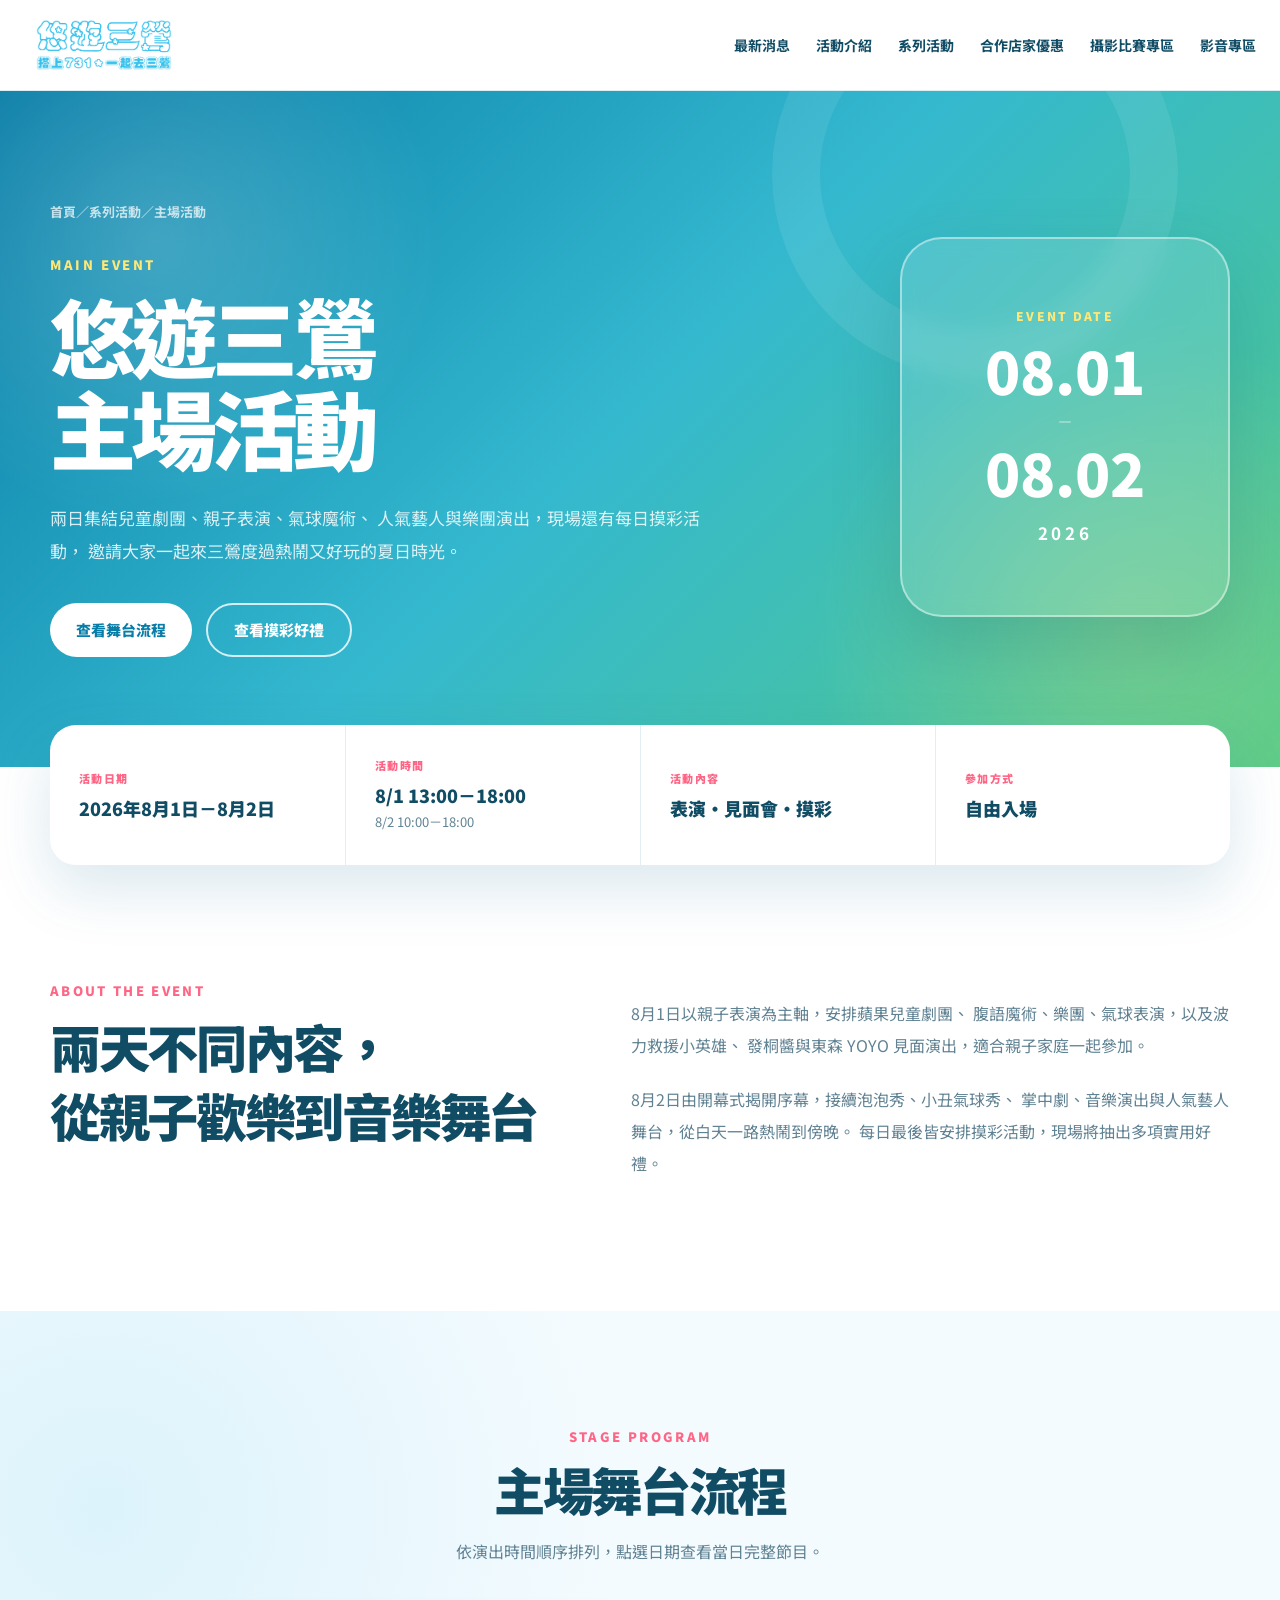
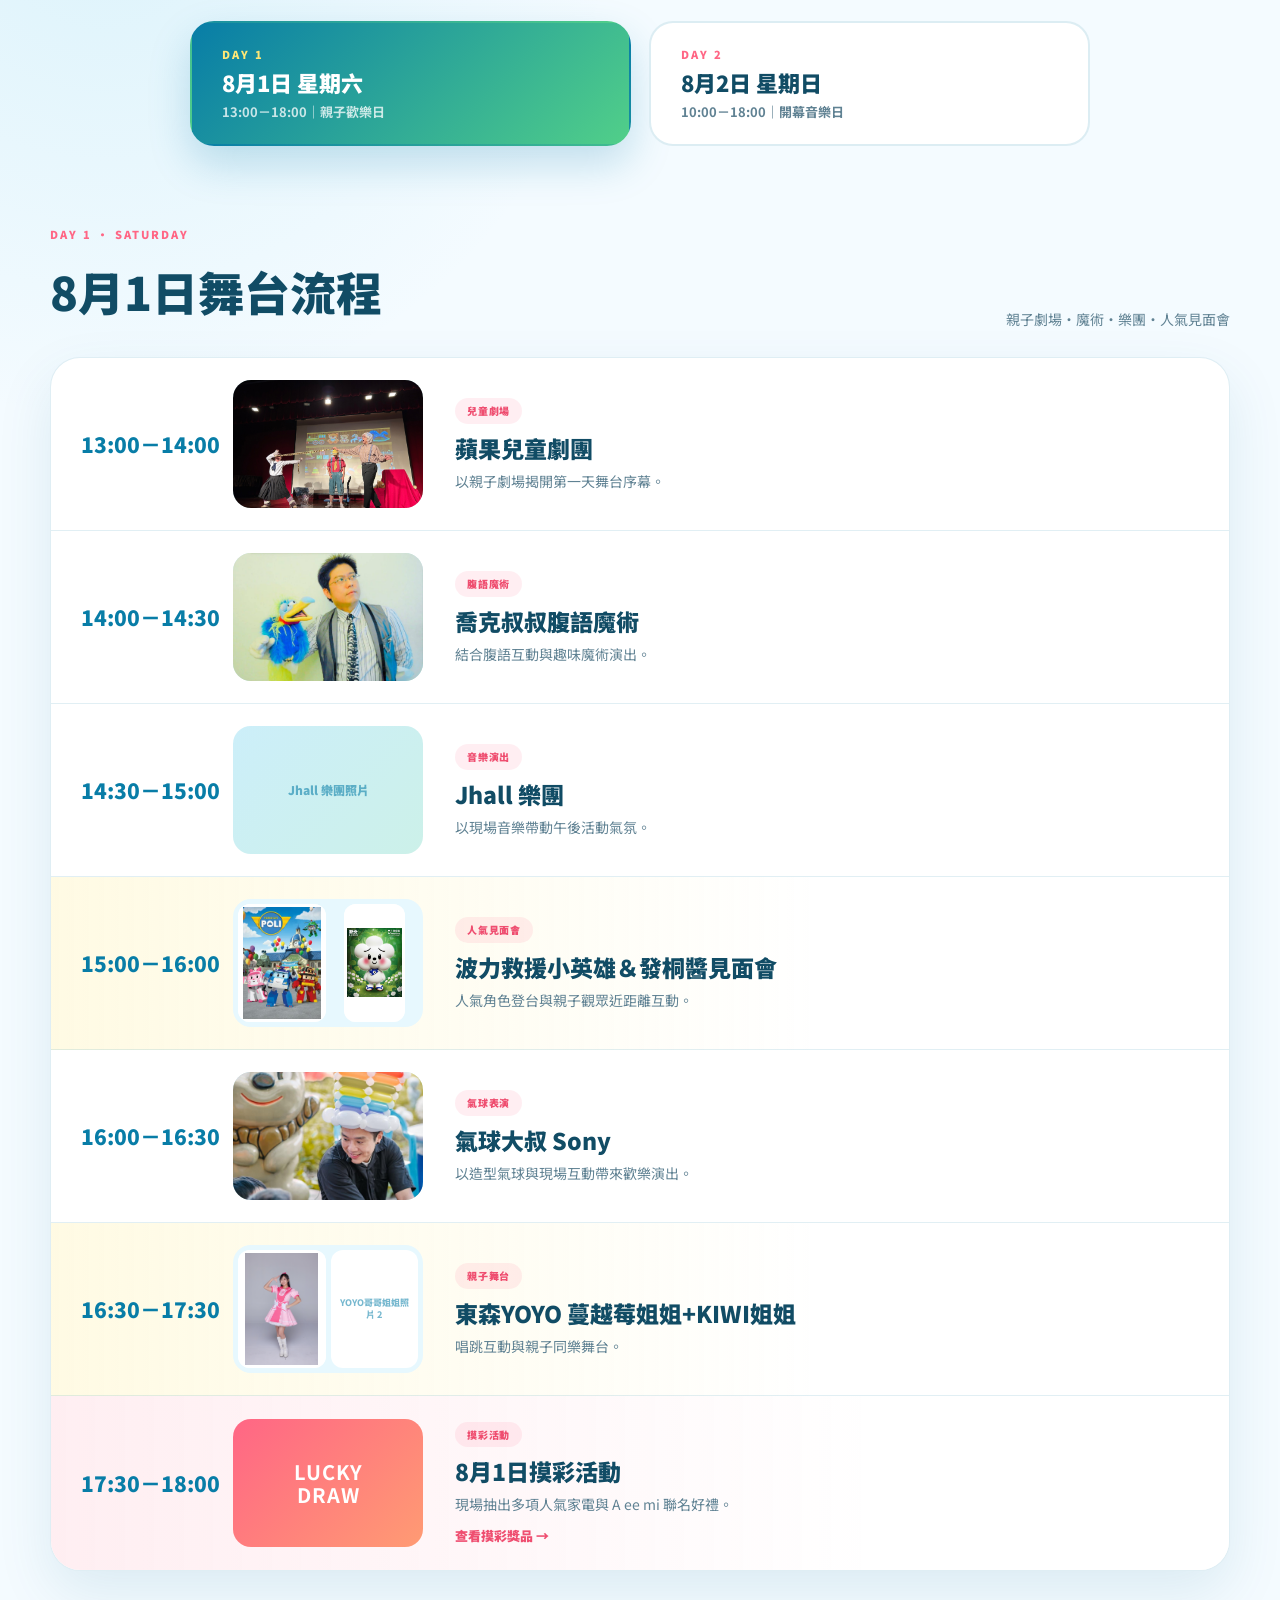
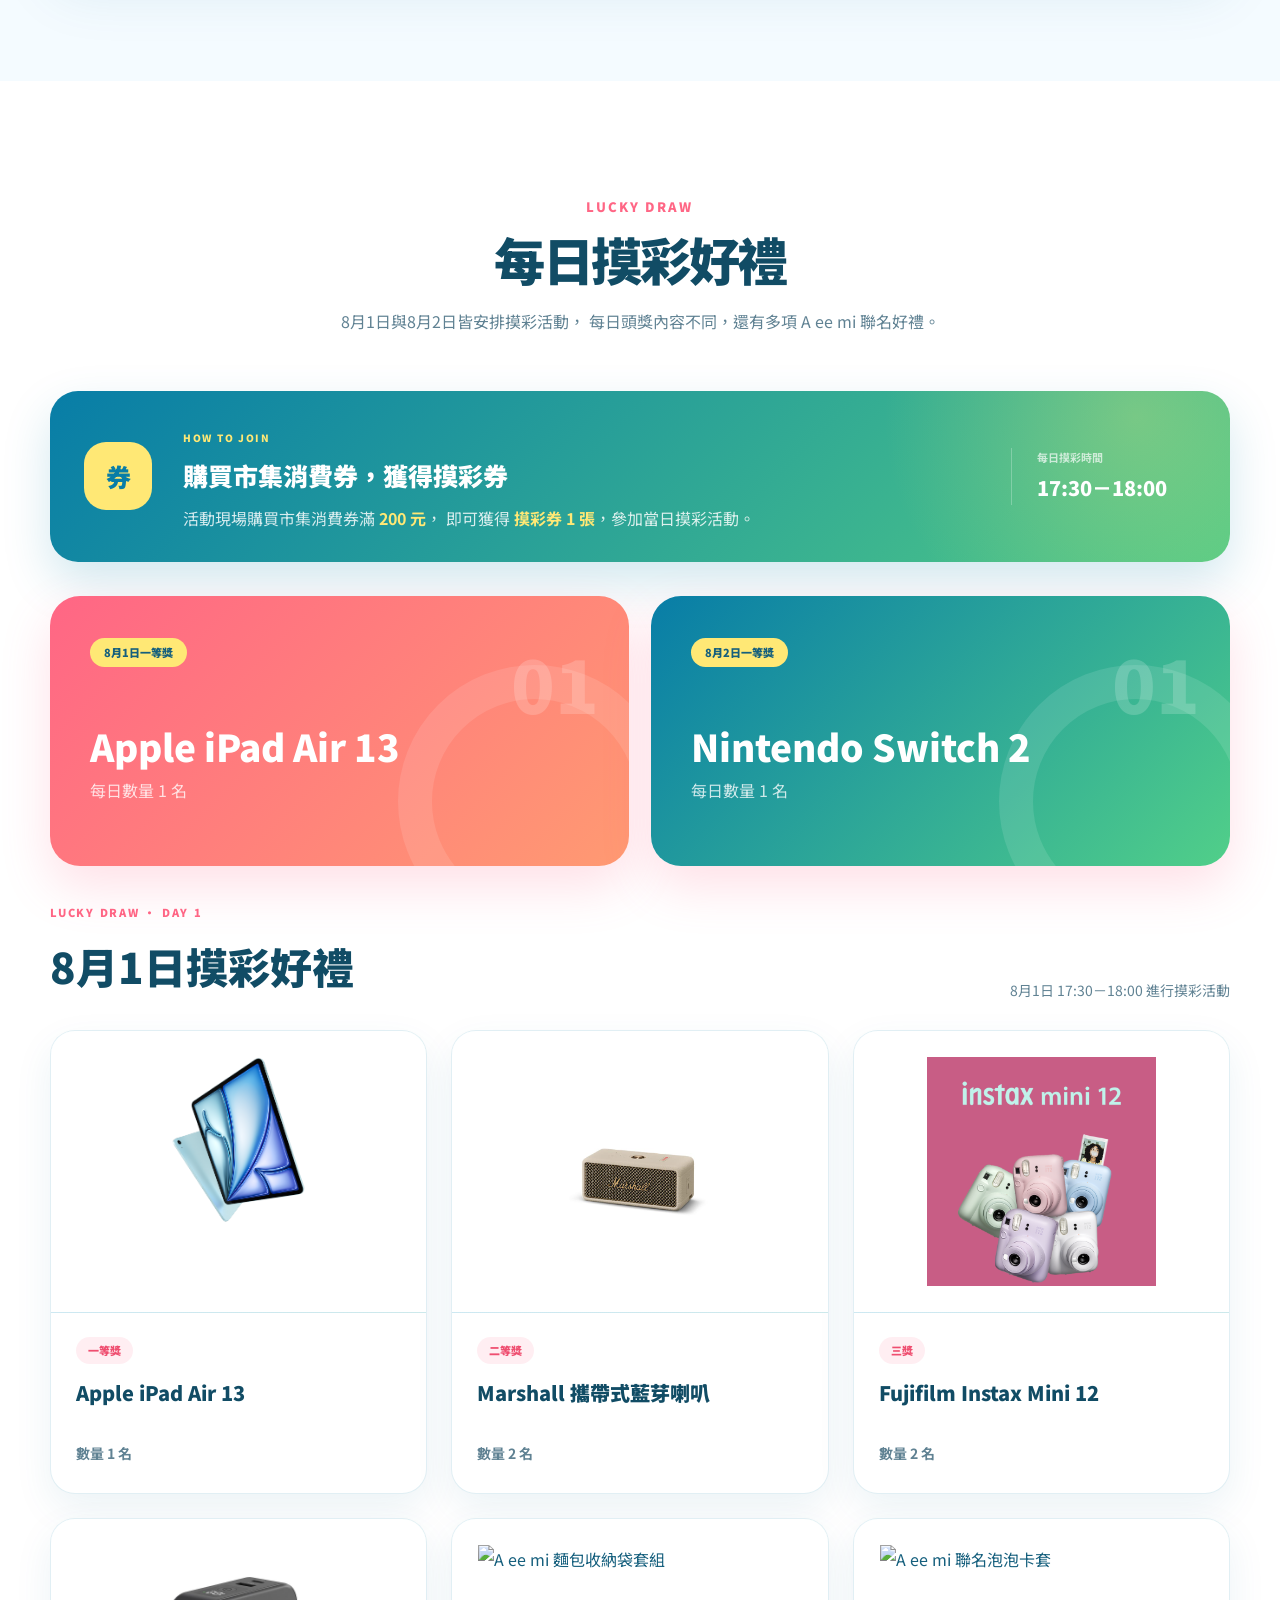
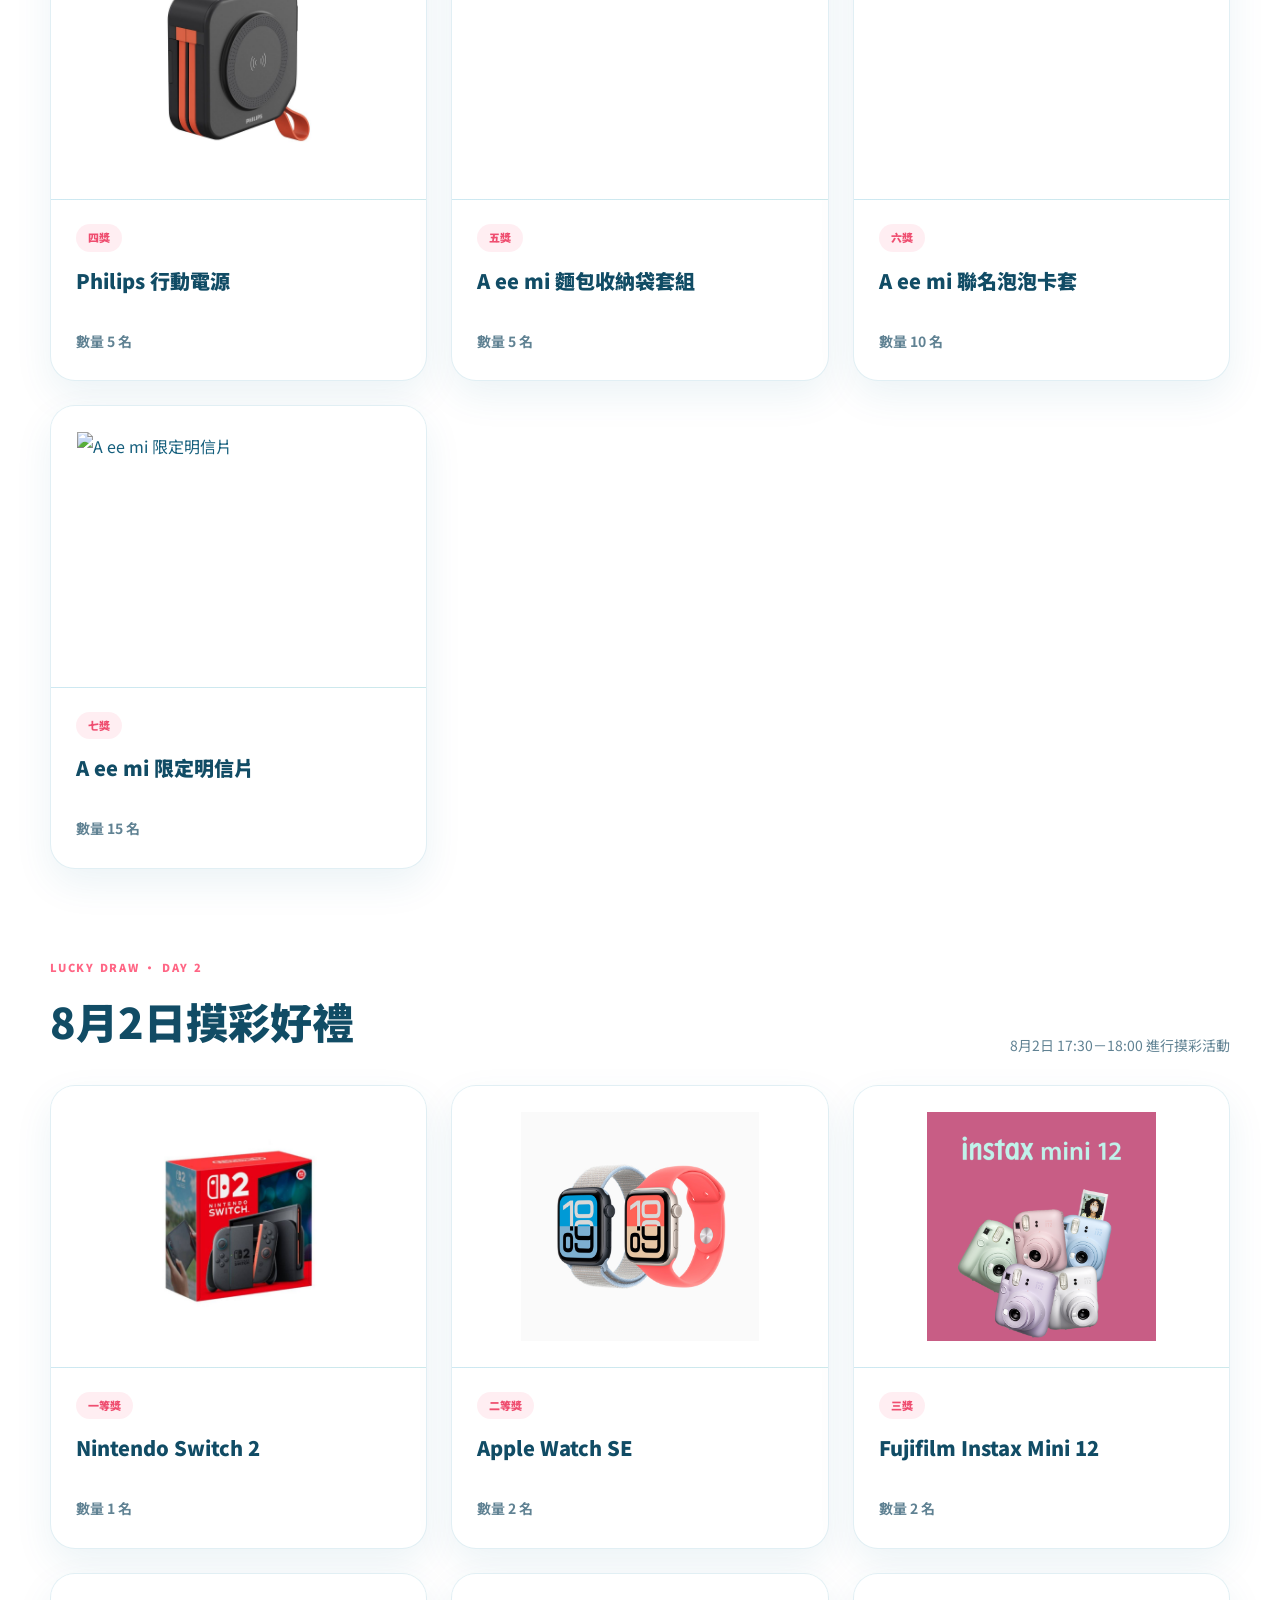
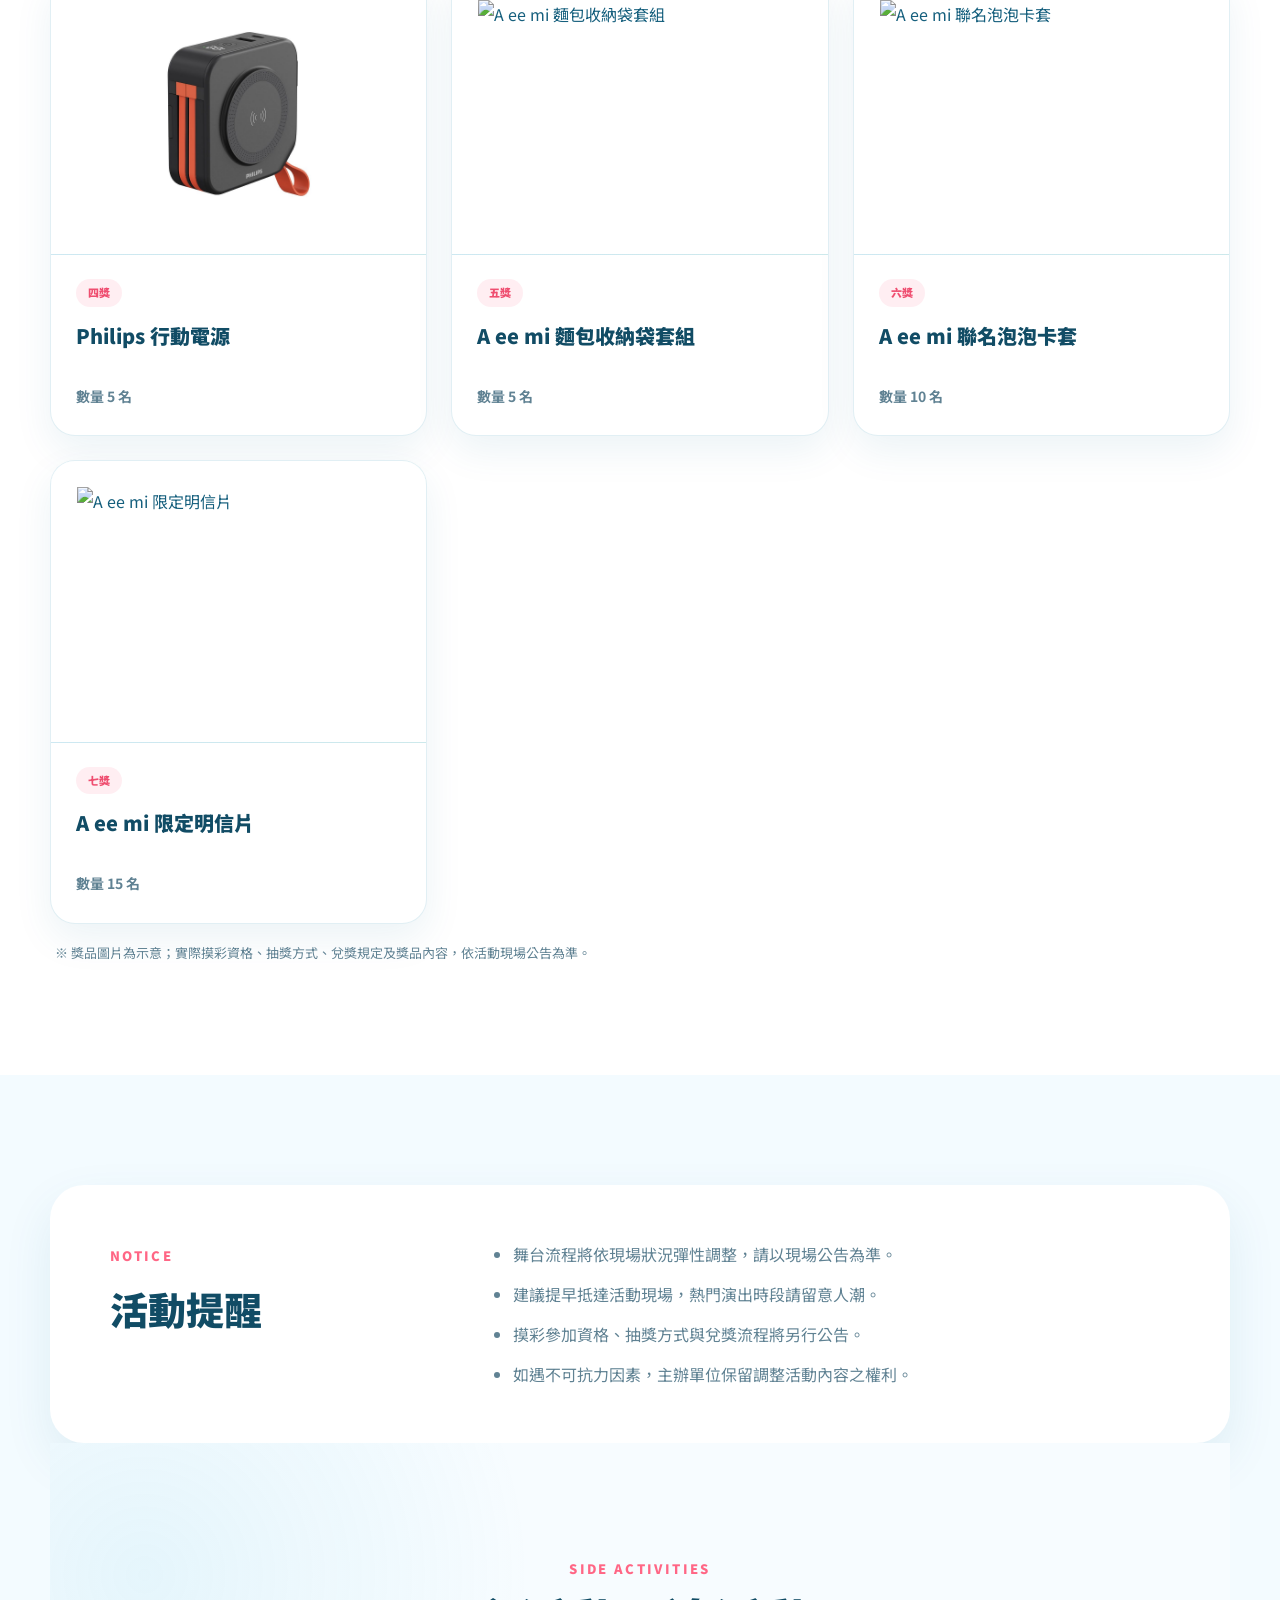
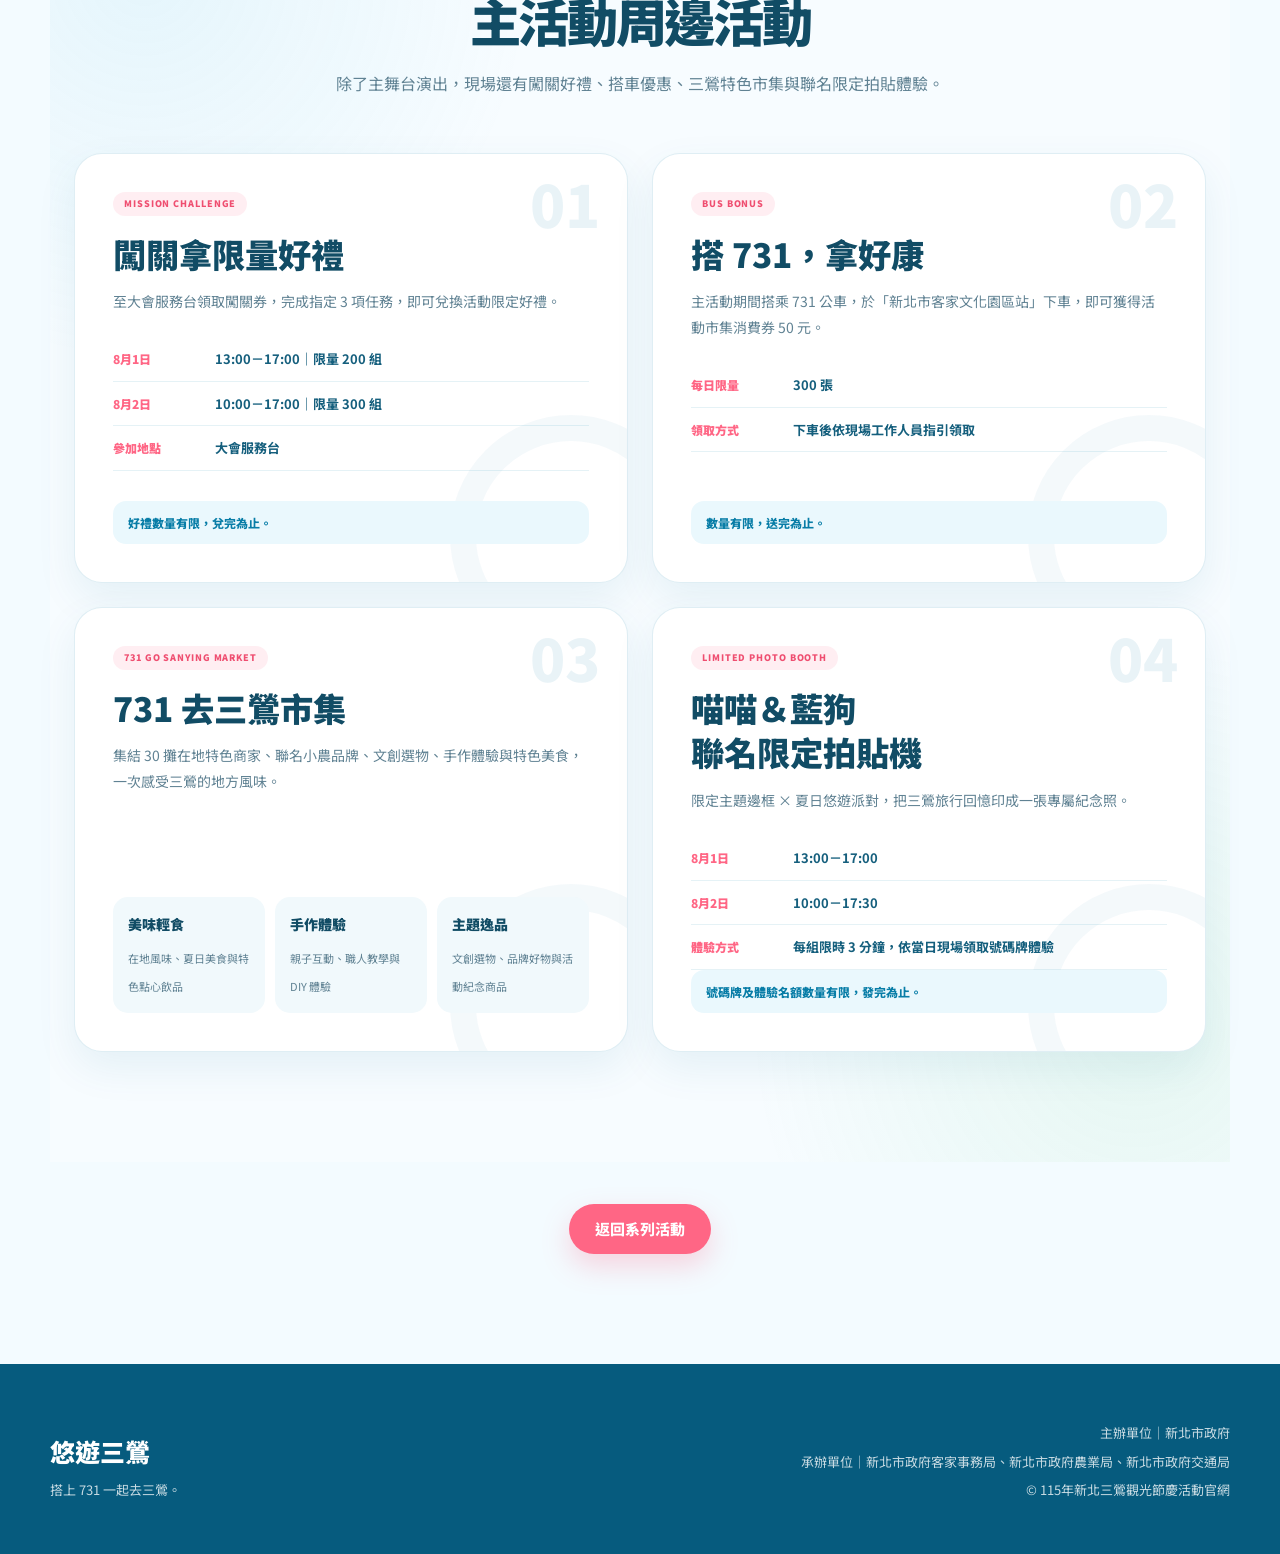
==== commit afc9fdc8: "Update main-event.html" ====
--- a/main-event.html
+++ b/main-event.html
@@ -1309,11 +1309,12 @@
 <div class="footer-inner">
 <div class="footer-brand">
 <strong>悠遊三鶯</strong>
-<p>搭上 731，一起去三鶯。</p>
+<p>搭上 731  一起去三鶯。</p>
 </div>
 <div class="footer-info">
 <p>主辦單位｜新北市政府</p>
-<p>© 2026 悠遊三鶯活動官網</p>
+<p>承辦單位｜新北市政府客家事務局、新北市政府農業局、新北市政府交通局</p>
+<p>© 115年新北三鶯觀光節慶活動官網</p>
 </div>
 </div>
 </footer>
--- a/style.css
+++ b/style.css
@@ -4252,8 +4252,8 @@
 .site-header .logo .site-logo-image {
   display: block;
   width: auto;
-  height: 44px;
-  max-width: 210px;
+  height: 90px;
+  max-width: none;
   object-fit: contain;
   transition: transform 0.22s ease;
 }
@@ -4264,14 +4264,12 @@
 
 @media (max-width: 850px) {
   .site-header .logo .site-logo-image {
-    height: 36px;
-    max-width: 168px;
+    height: 72px;
   }
 }
 
 @media (max-width: 430px) {
   .site-header .logo .site-logo-image {
-    height: 32px;
-    max-width: 145px;
-  }
-}
+    height: 55px;
+  }
+}
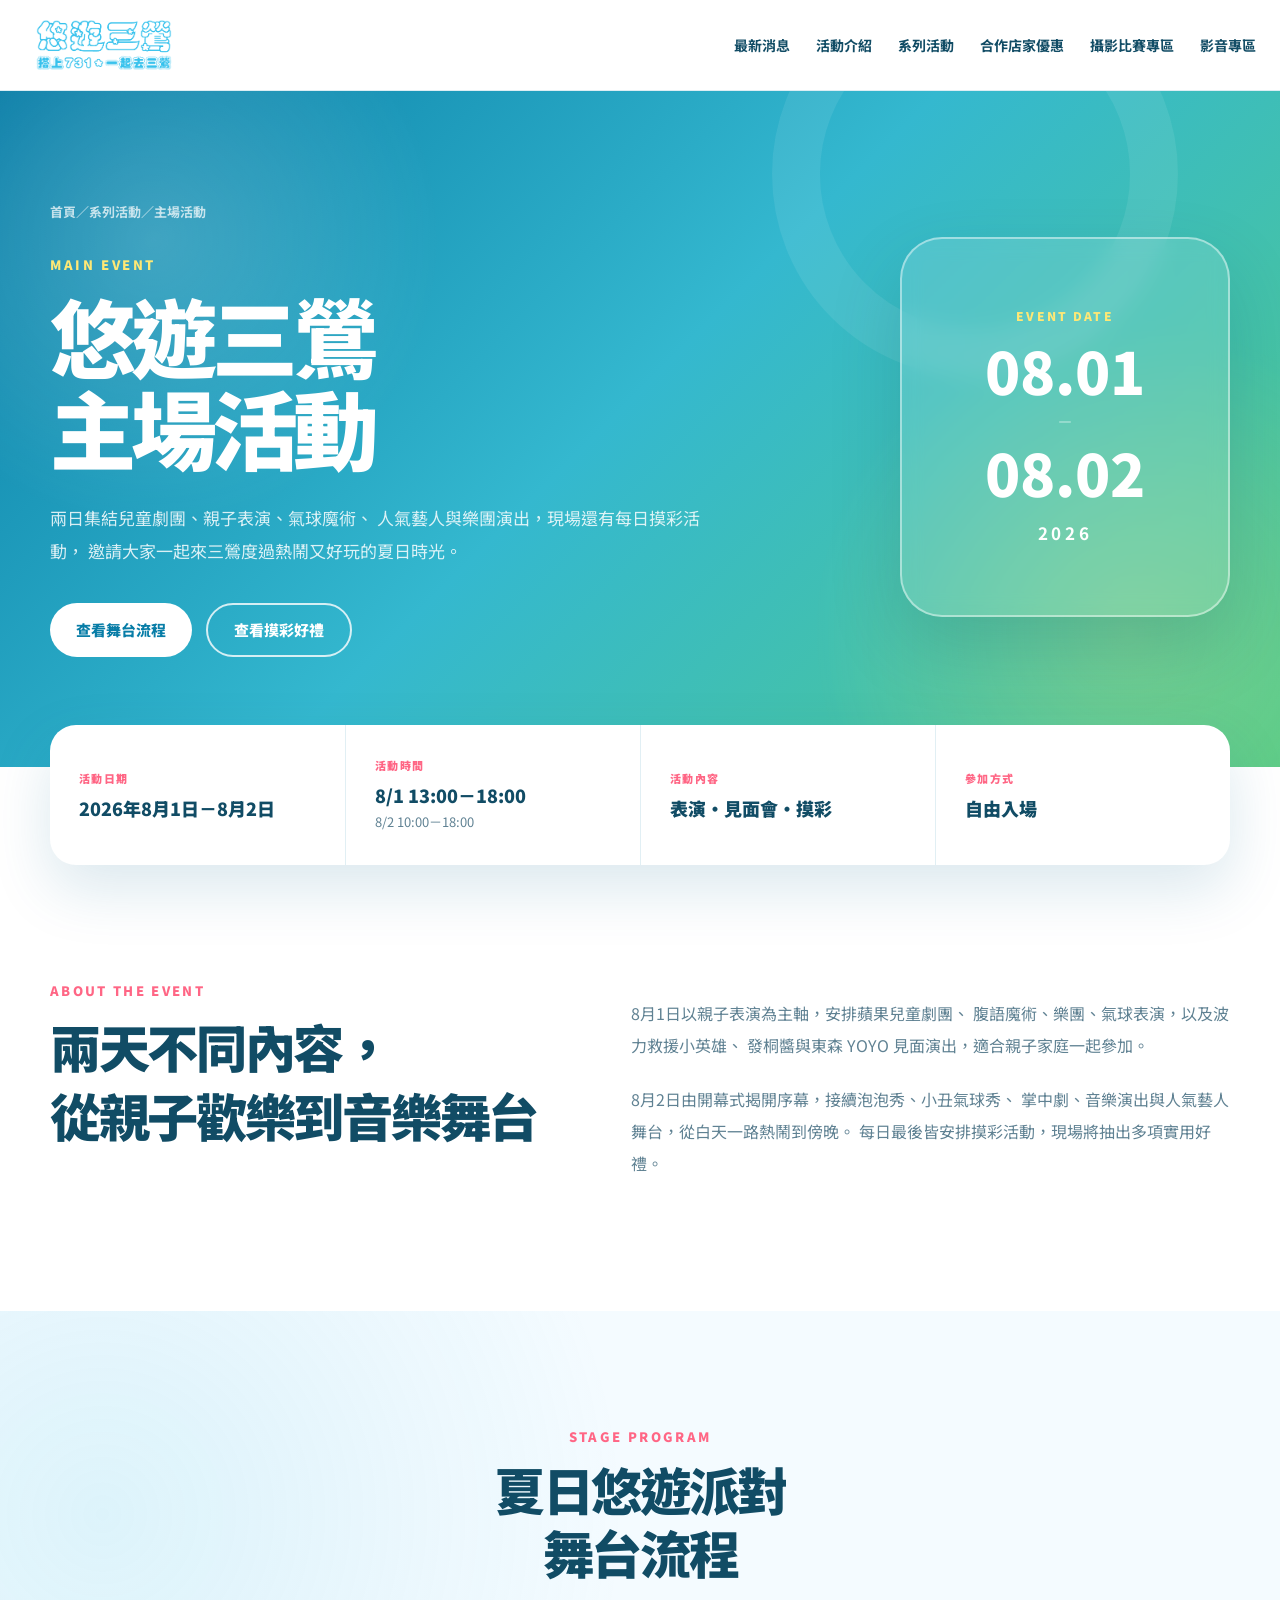
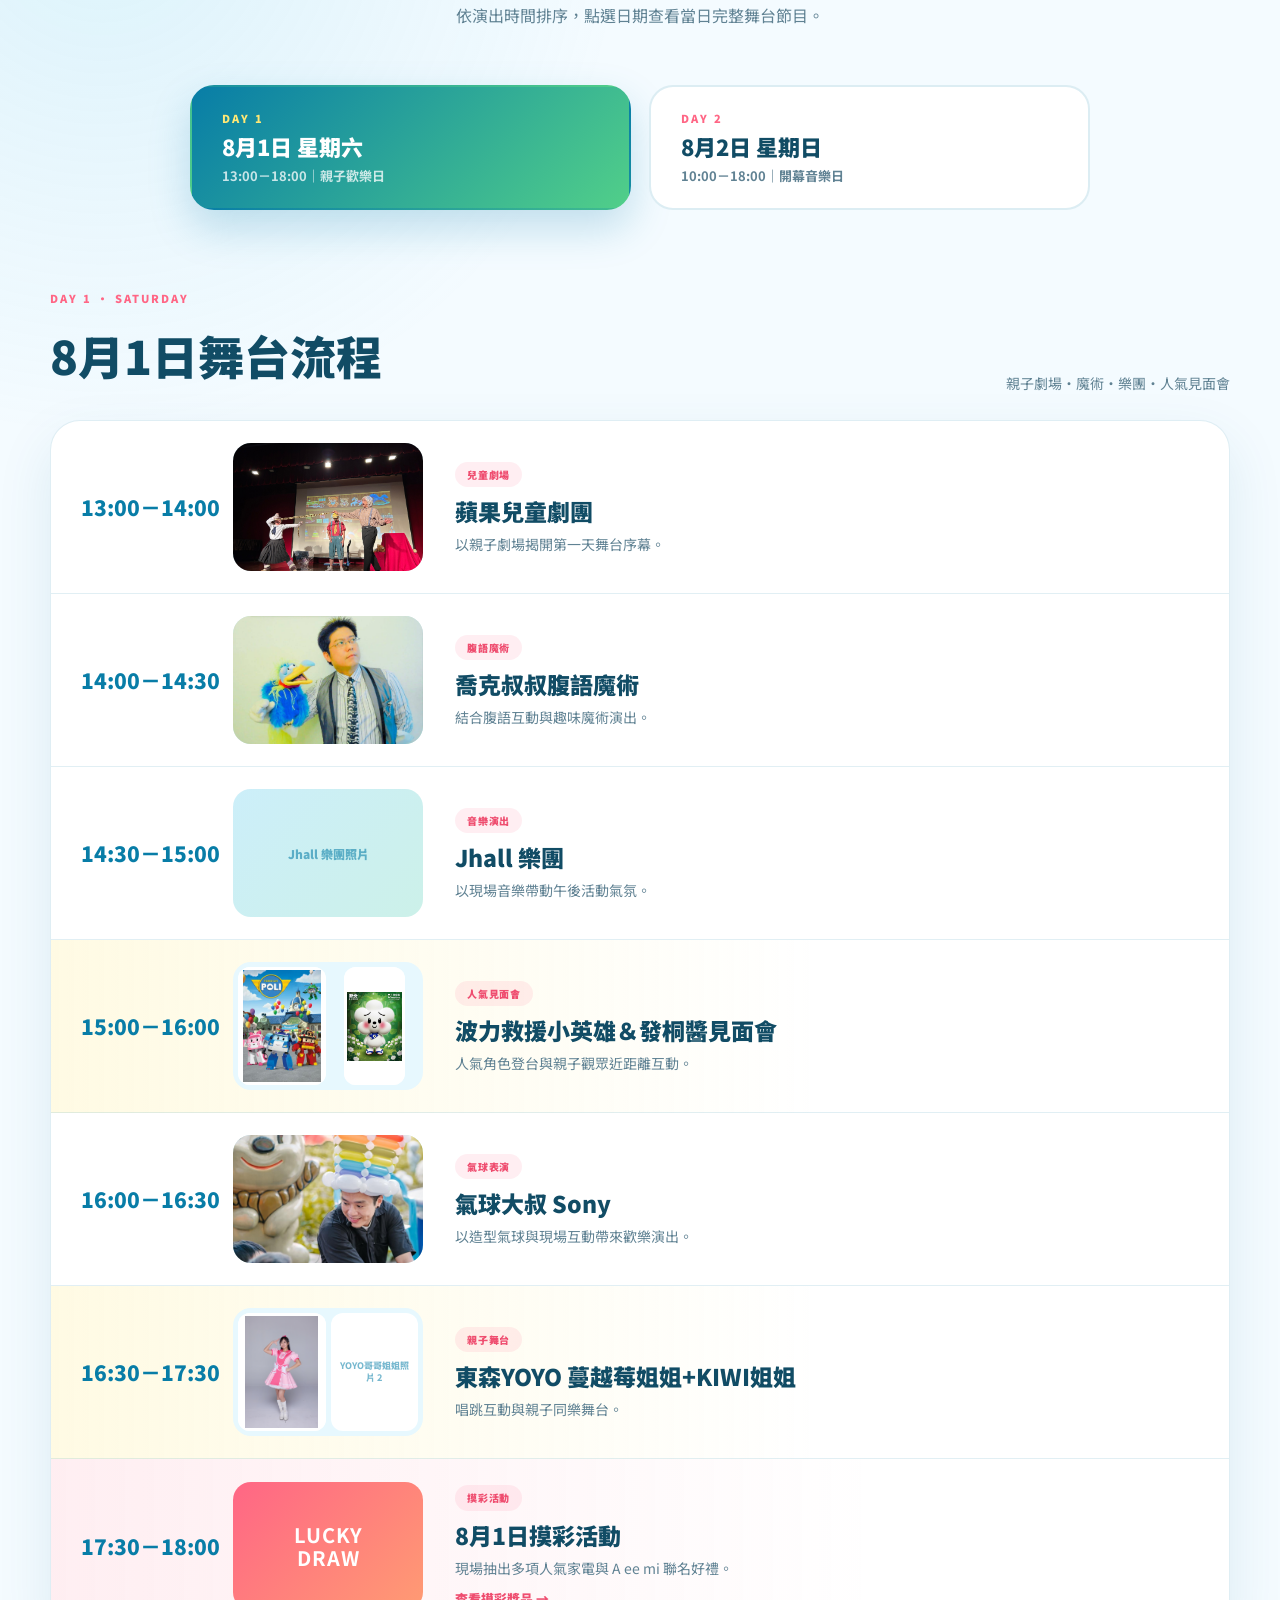
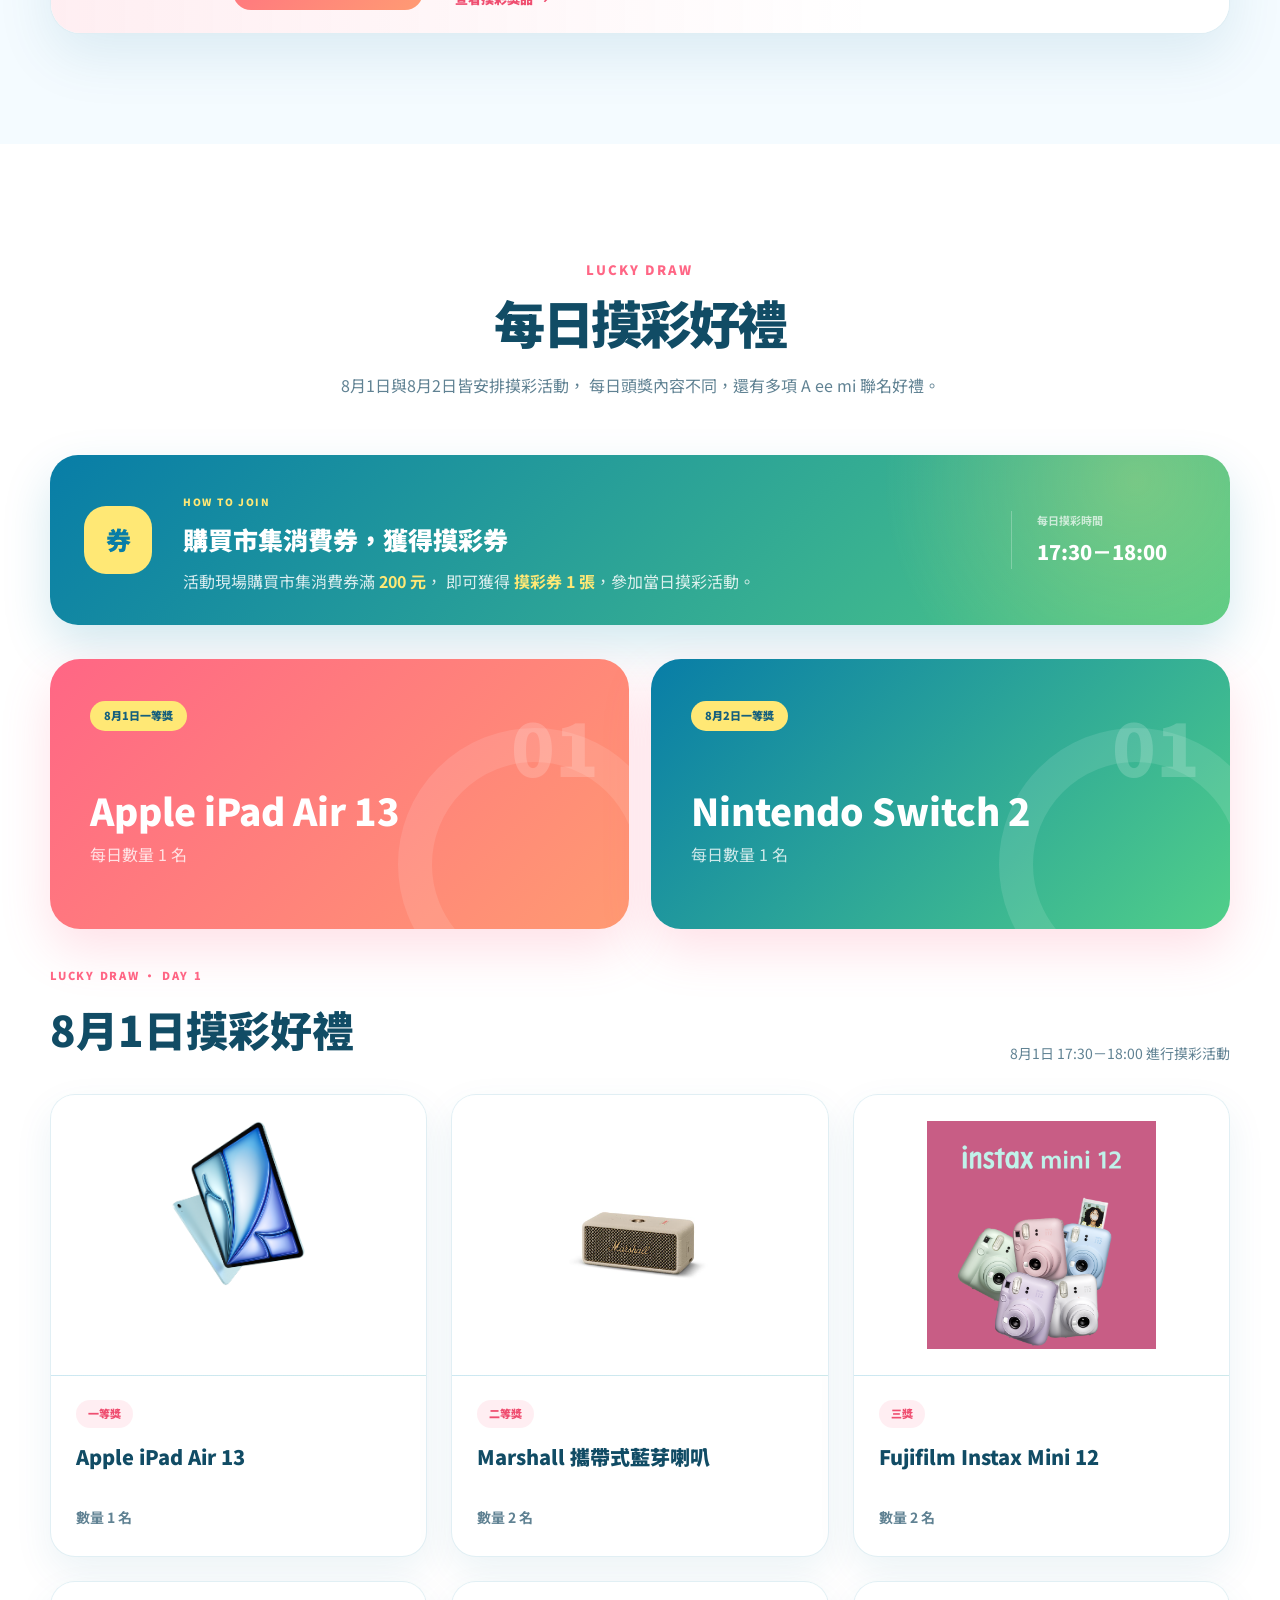
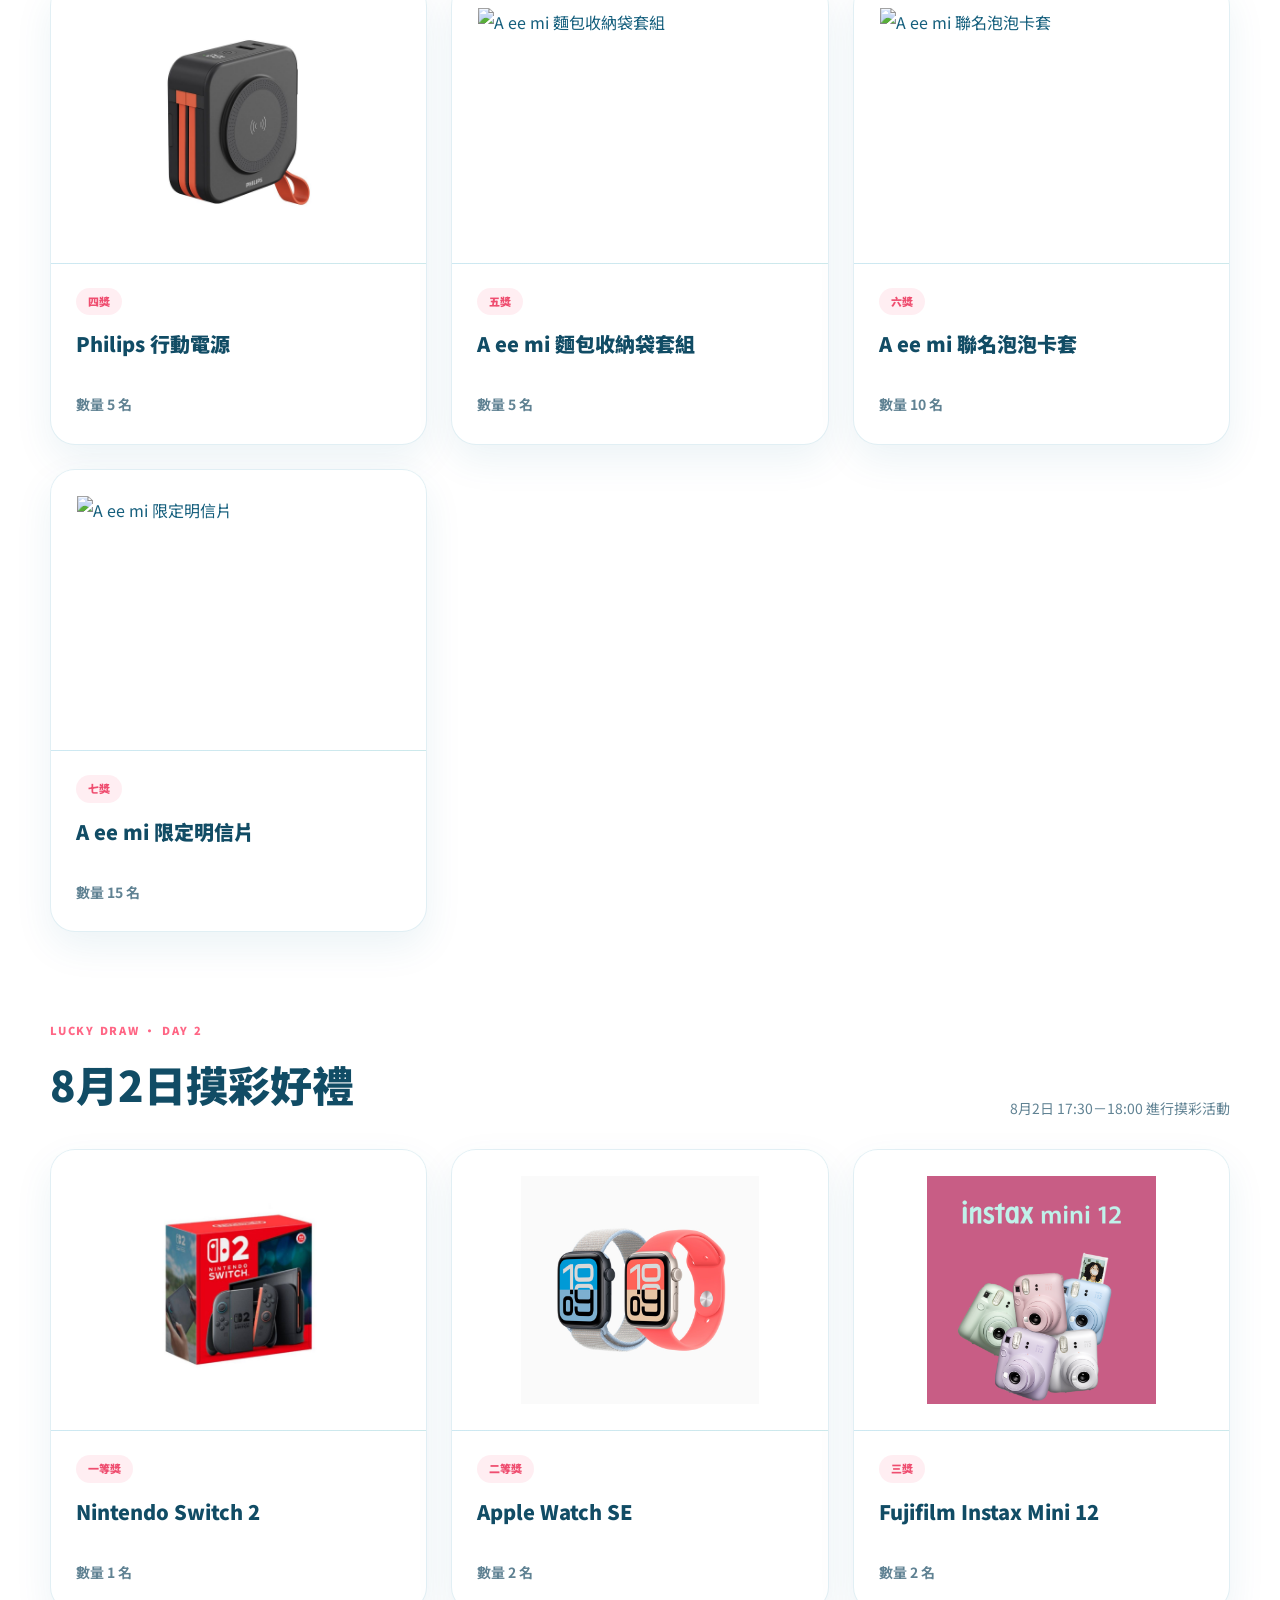
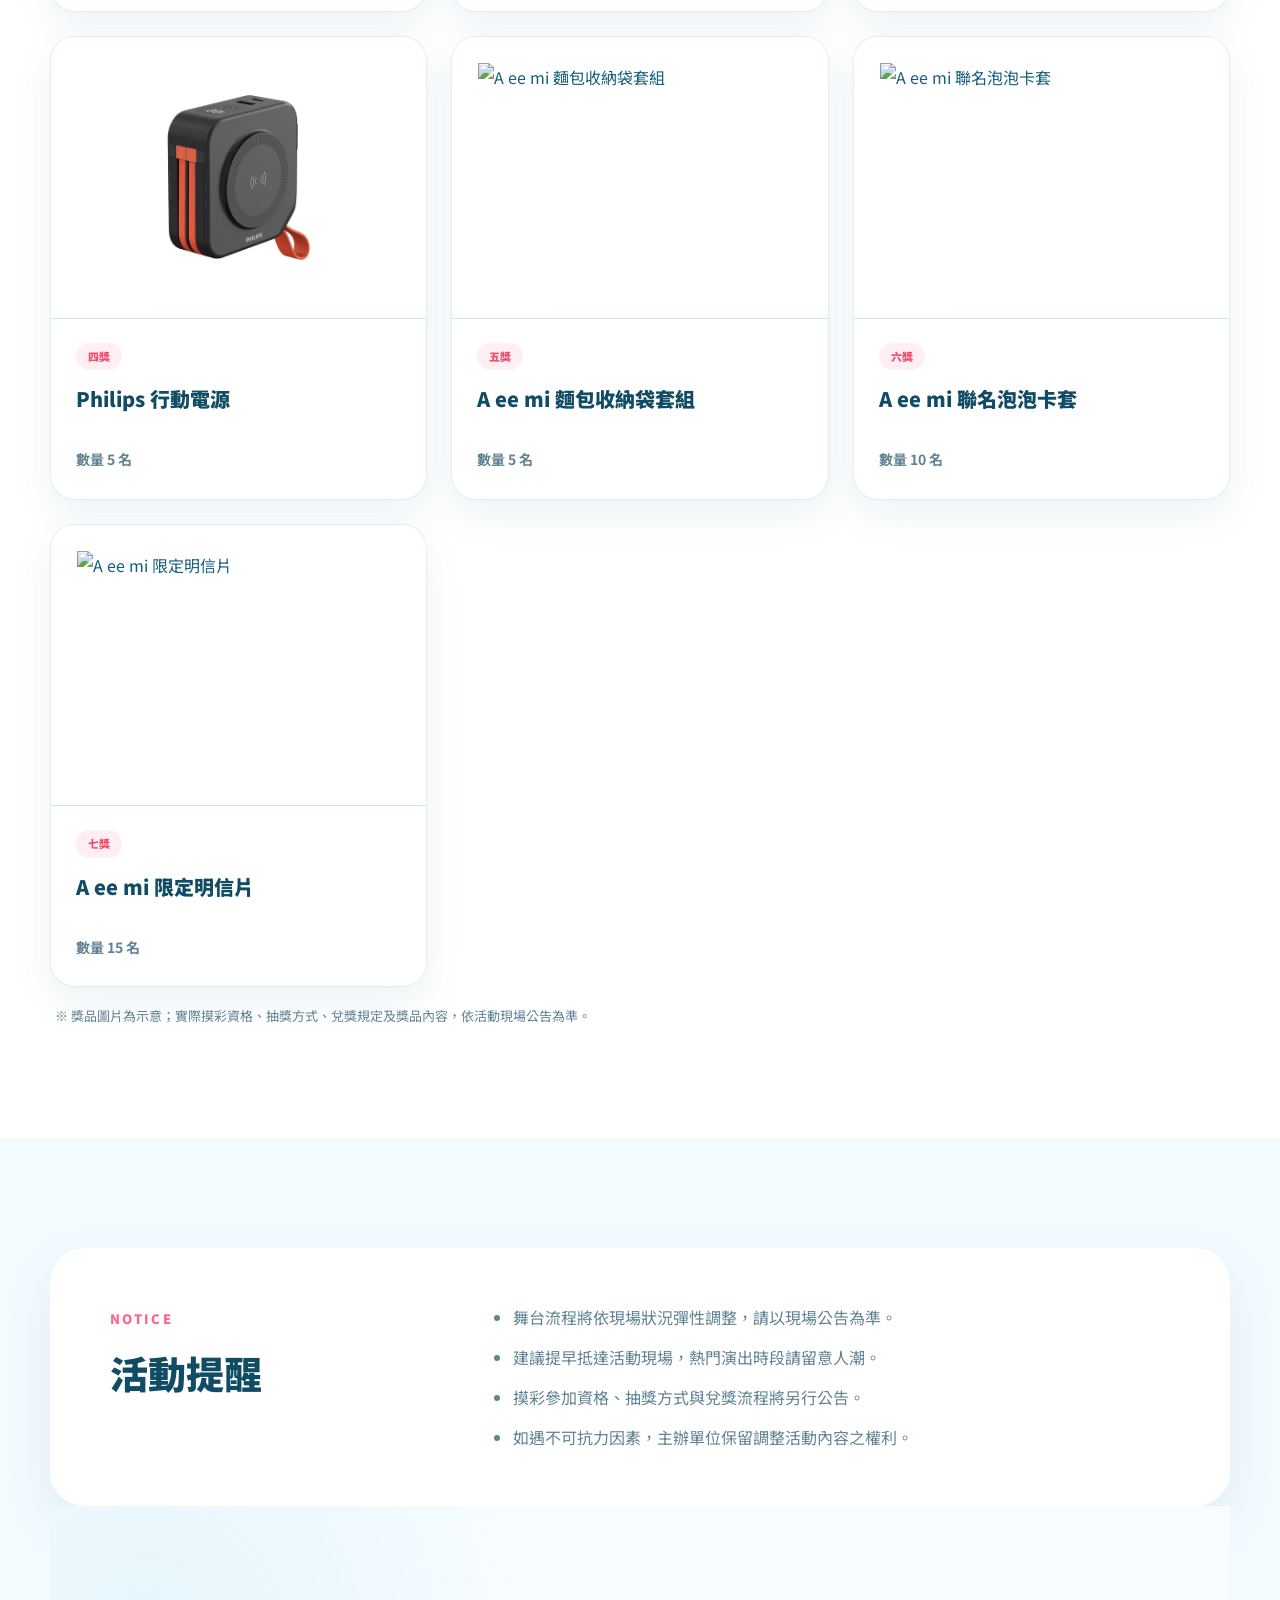
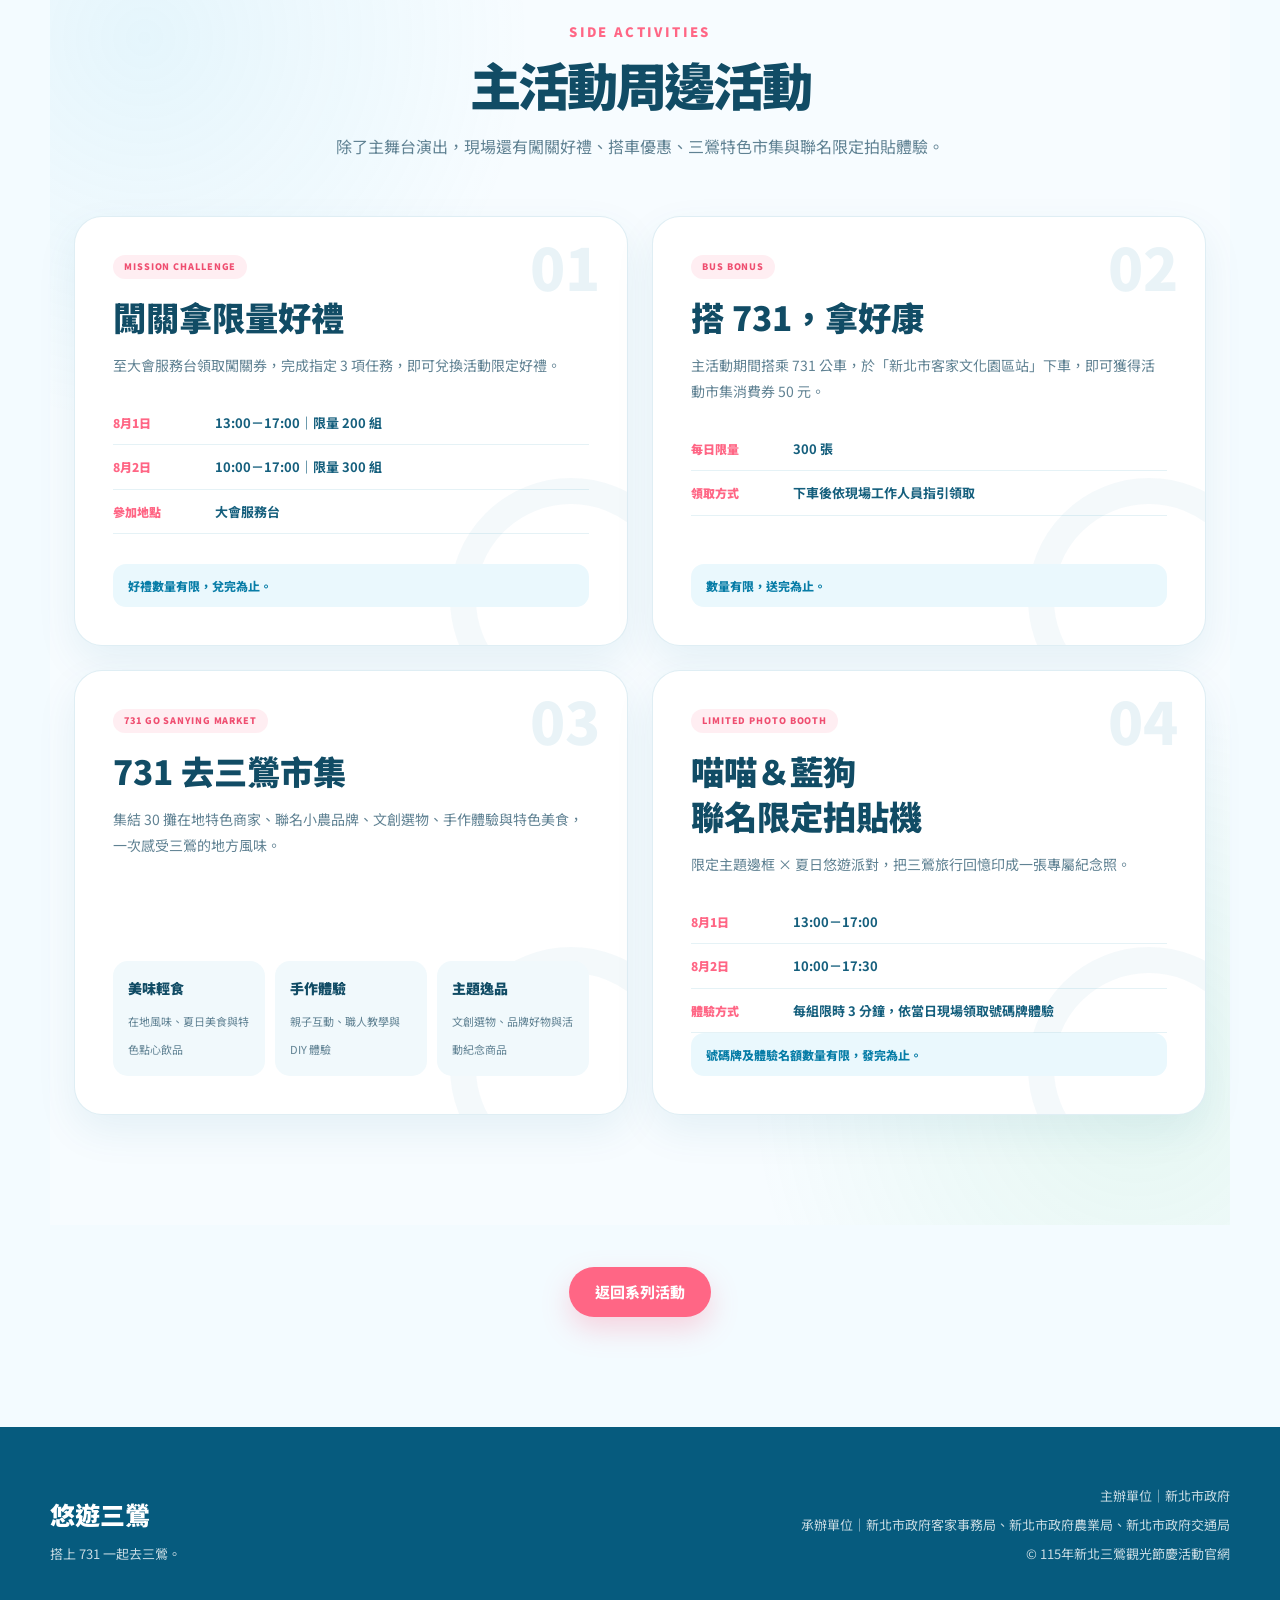
==== commit 5ce5e18a: "Update main-event.html" ====
--- a/main-event.html
+++ b/main-event.html
@@ -9,7 +9,7 @@
 <link href="https://fonts.googleapis.com" rel="preconnect"/>
 <link crossorigin="" href="https://fonts.gstatic.com" rel="preconnect"/>
 <link href="https://fonts.googleapis.com/css2?family=Noto+Sans+TC:wght@400;500;700;900&amp;display=swap" rel="stylesheet"/>
-<link href="style.css" rel="stylesheet">
+<link href="style.css" rel="stylesheet"/>
 <style>
     /* 表演照片放大檢視 */
     .program-photo img,
@@ -563,8 +563,33 @@
         grid-column: auto;
       }
     }
-  </style>
-</link></head>
+  
+
+    /* 8月2日上午演出地點膠囊 */
+    .program-location {
+      width: fit-content;
+      margin-top: 12px;
+      padding: 6px 13px;
+      display: inline-flex;
+      align-items: center;
+      border: 1px solid rgba(8, 125, 167, 0.18);
+      border-radius: 999px;
+      color: #087da7;
+      background: #eaf8fd;
+      font-size: 12px;
+      font-weight: 900;
+      line-height: 1.4;
+    }
+
+    @media (max-width: 650px) {
+      .program-location {
+        margin-top: 10px;
+        padding: 5px 11px;
+        font-size: 11px;
+      }
+    }
+</style>
+</head>
 <body>
 <!-- 導覽列 -->
 <header class="site-header">
@@ -582,7 +607,6 @@
 <a href="index.html#shops">合作店家優惠</a>
 <a href="index.html#photo">攝影比賽專區</a>
 <a href="index.html#video">影音專區</a>
-
 </nav>
 </div>
 </header>
@@ -674,8 +698,8 @@
 <div class="container">
 <div class="section-heading centered">
 <span class="section-en">STAGE PROGRAM</span>
-<h2>主場舞台流程</h2>
-<p>依演出時間順序排列，點選日期查看當日完整節目。</p>
+<h2>夏日悠遊派對<br/>舞台流程</h2>
+<p>依演出時間排序，點選日期查看當日完整舞台節目。</p>
 </div>
 <!-- 日期切換 -->
 <div class="program-tabs" role="tablist">
@@ -829,7 +853,7 @@
 <span class="program-category">泡泡表演</span>
 <h4>猴子老師泡泡表演</h4>
 <p>以大大小小的夢幻泡泡打造親子互動舞台。</p>
-</div>
+<div class="program-location">演出地點｜禾埕廣場</div></div>
 </article>
 <article class="program-row">
 <time>11:10<br/>－<br/>11:40</time>
@@ -841,7 +865,7 @@
 <span class="program-category">氣球表演</span>
 <h4>呱呱姐姐歡樂小丑氣球秀</h4>
 <p>趣味小丑互動搭配造型氣球演出。</p>
-</div>
+<div class="program-location">演出地點｜禾埕廣場</div></div>
 </article>
 <article class="program-row">
 <time>11:40<br/>－<br/>13:10</time>
@@ -853,7 +877,7 @@
 <span class="program-category">傳統戲曲</span>
 <h4>五洲園掌中劇團</h4>
 <p>以布袋戲演出呈現傳統藝術魅力。</p>
-</div>
+<div class="program-location">演出地點｜禾埕廣場</div></div>
 </article>
 <article class="program-row">
 <time>13:10<br/>－<br/>13:40</time>
@@ -865,7 +889,7 @@
 <span class="program-category">舞台演出</span>
 <h4>鈴極限</h4>
 <p>帶來節奏感十足的特色舞台演出。</p>
-</div>
+<div class="program-location">演出地點｜禾埕廣場</div></div>
 </article>
 <article class="program-row">
 <time>13:40<br/>－<br/>14:05</time>
@@ -882,13 +906,13 @@
 <article class="program-row">
 <time>14:05<br/>－<br/>14:45</time>
 <div class="program-photo">
-<span>粹垢 TRAEGO 照片</span>
-<img alt="粹垢 TRAEGO" loading="lazy" onerror="this.style.display='none';" src="images/performers/0802-traego.jpg" style="--focus-x: 50%; --focus-y: 40%;"/>
+<span>庸俗救星照片</span>
+<img alt="庸俗救星" loading="lazy" onerror="this.style.display='none';" src="images/performers/0802-yongsu.jpg" style="--focus-x: 50%; --focus-y: 20%;"/>
 </div>
 <div class="program-info">
 <span class="program-category">音樂演出</span>
-<h4>粹垢 TRAEGO</h4>
-<p>帶來風格鮮明的現場演出。</p>
+<h4>庸俗救星</h4>
+<p>以樂團現場演出延續午後舞台熱度。</p>
 </div>
 </article>
 <article class="program-row">
@@ -918,13 +942,13 @@
 <article class="program-row">
 <time>15:55<br/>－<br/>16:35</time>
 <div class="program-photo">
-<span>庸俗救星照片</span>
-<img alt="庸俗救星" loading="lazy" onerror="this.style.display='none';" src="images/performers/0802-yongsu.jpg" style="--focus-x: 50%; --focus-y: 20%;"/>
+<span>粹垢 TRAEGO照片</span>
+<img alt="粹垢 TRAEGO" loading="lazy" onerror="this.style.display='none';" src="images/performers/0802-traego.jpg" style="--focus-x: 50%; --focus-y: 40%;"/>
 </div>
 <div class="program-info">
 <span class="program-category">樂團演出</span>
-<h4>庸俗救星</h4>
-<p>以樂團現場演出推升舞台熱度。</p>
+<h4>粹垢 TRAEGO</h4>
+<p>帶來風格鮮明、充滿現場張力的樂團演出。</p>
 </div>
 </article>
 <article class="program-row program-row-highlight">
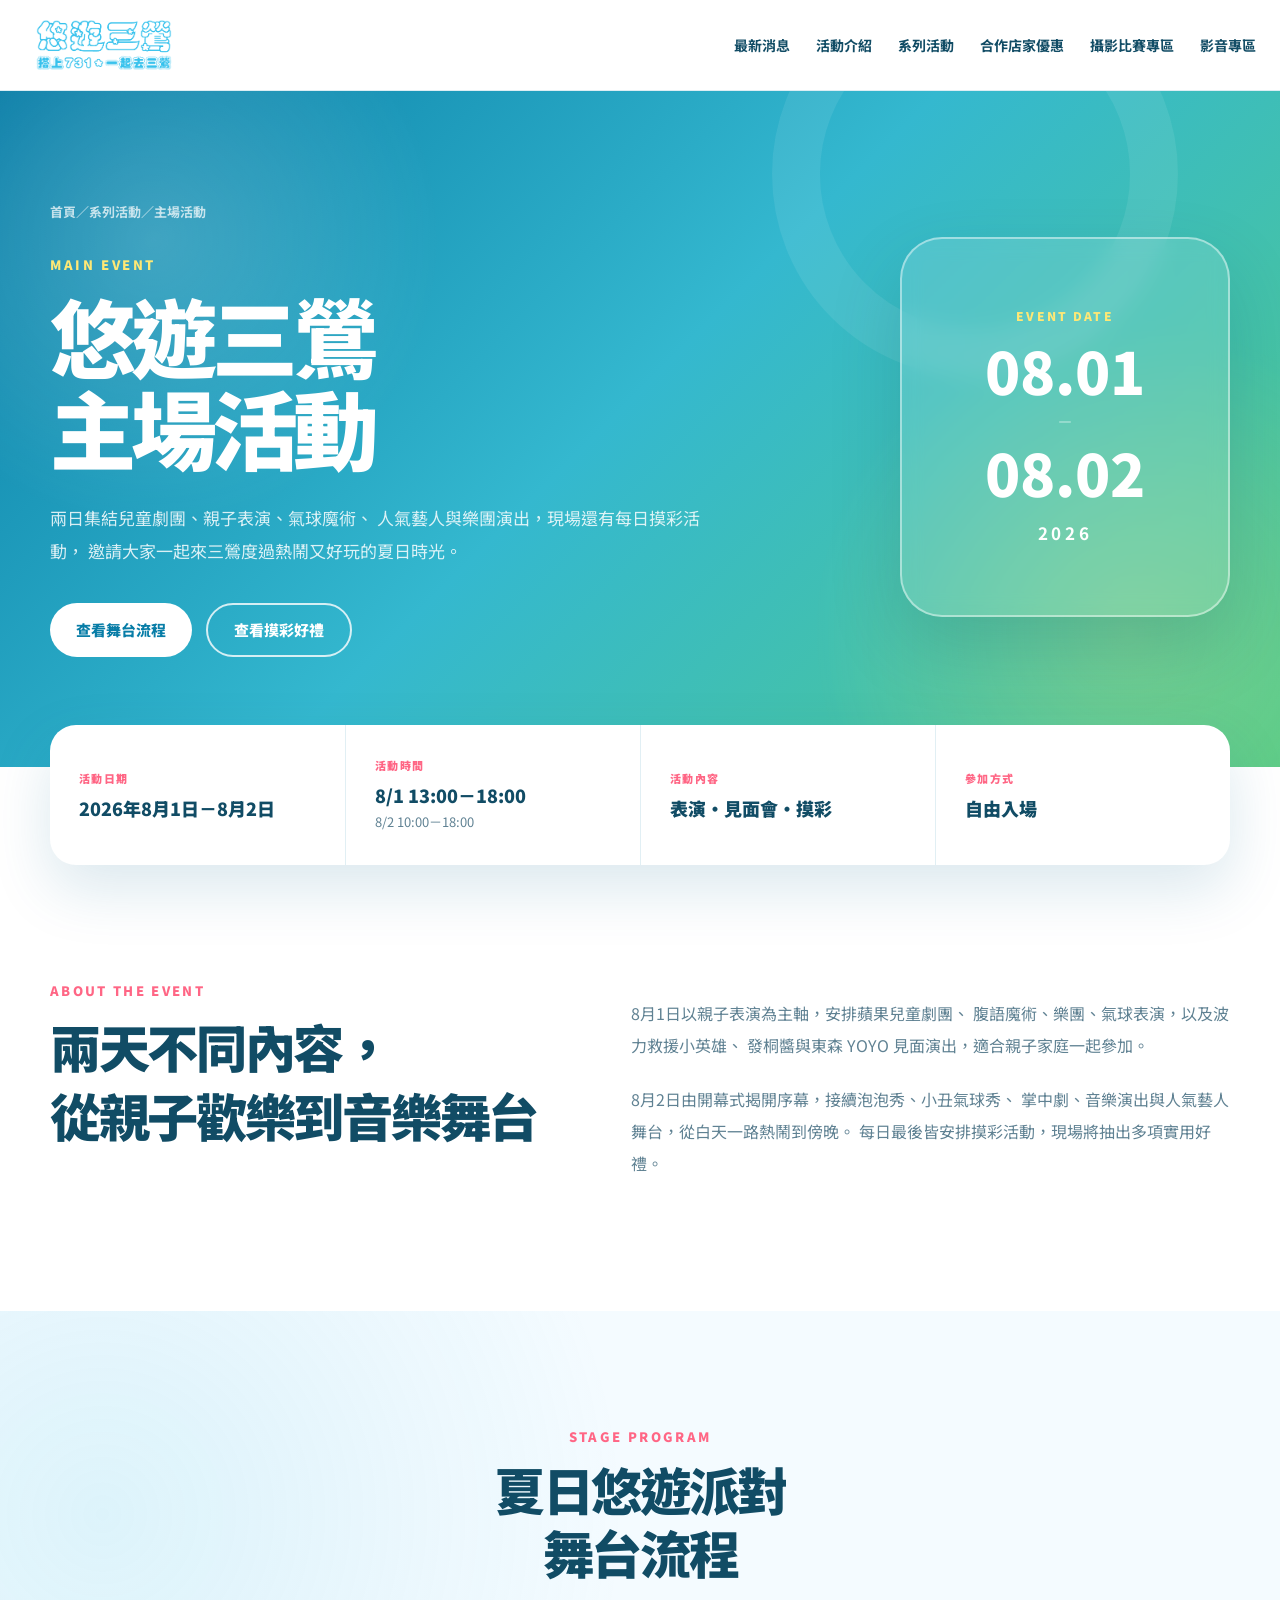
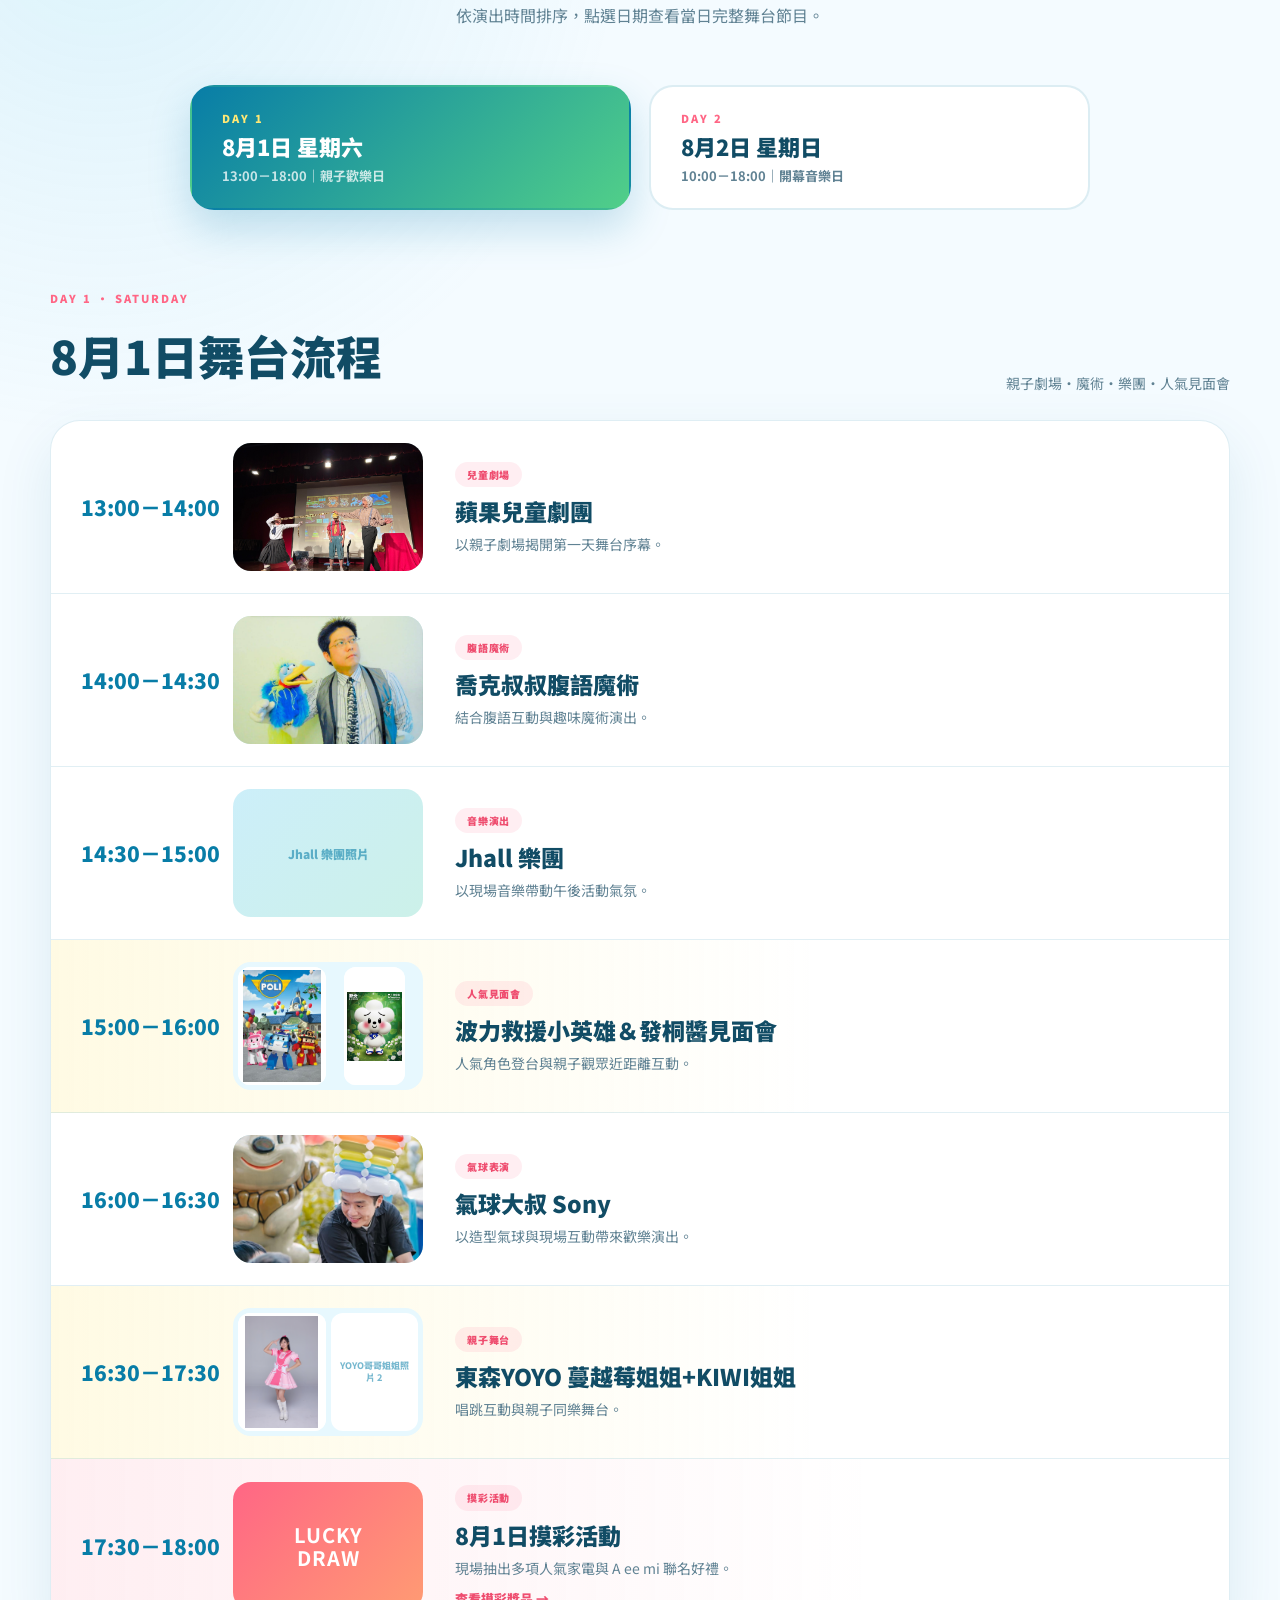
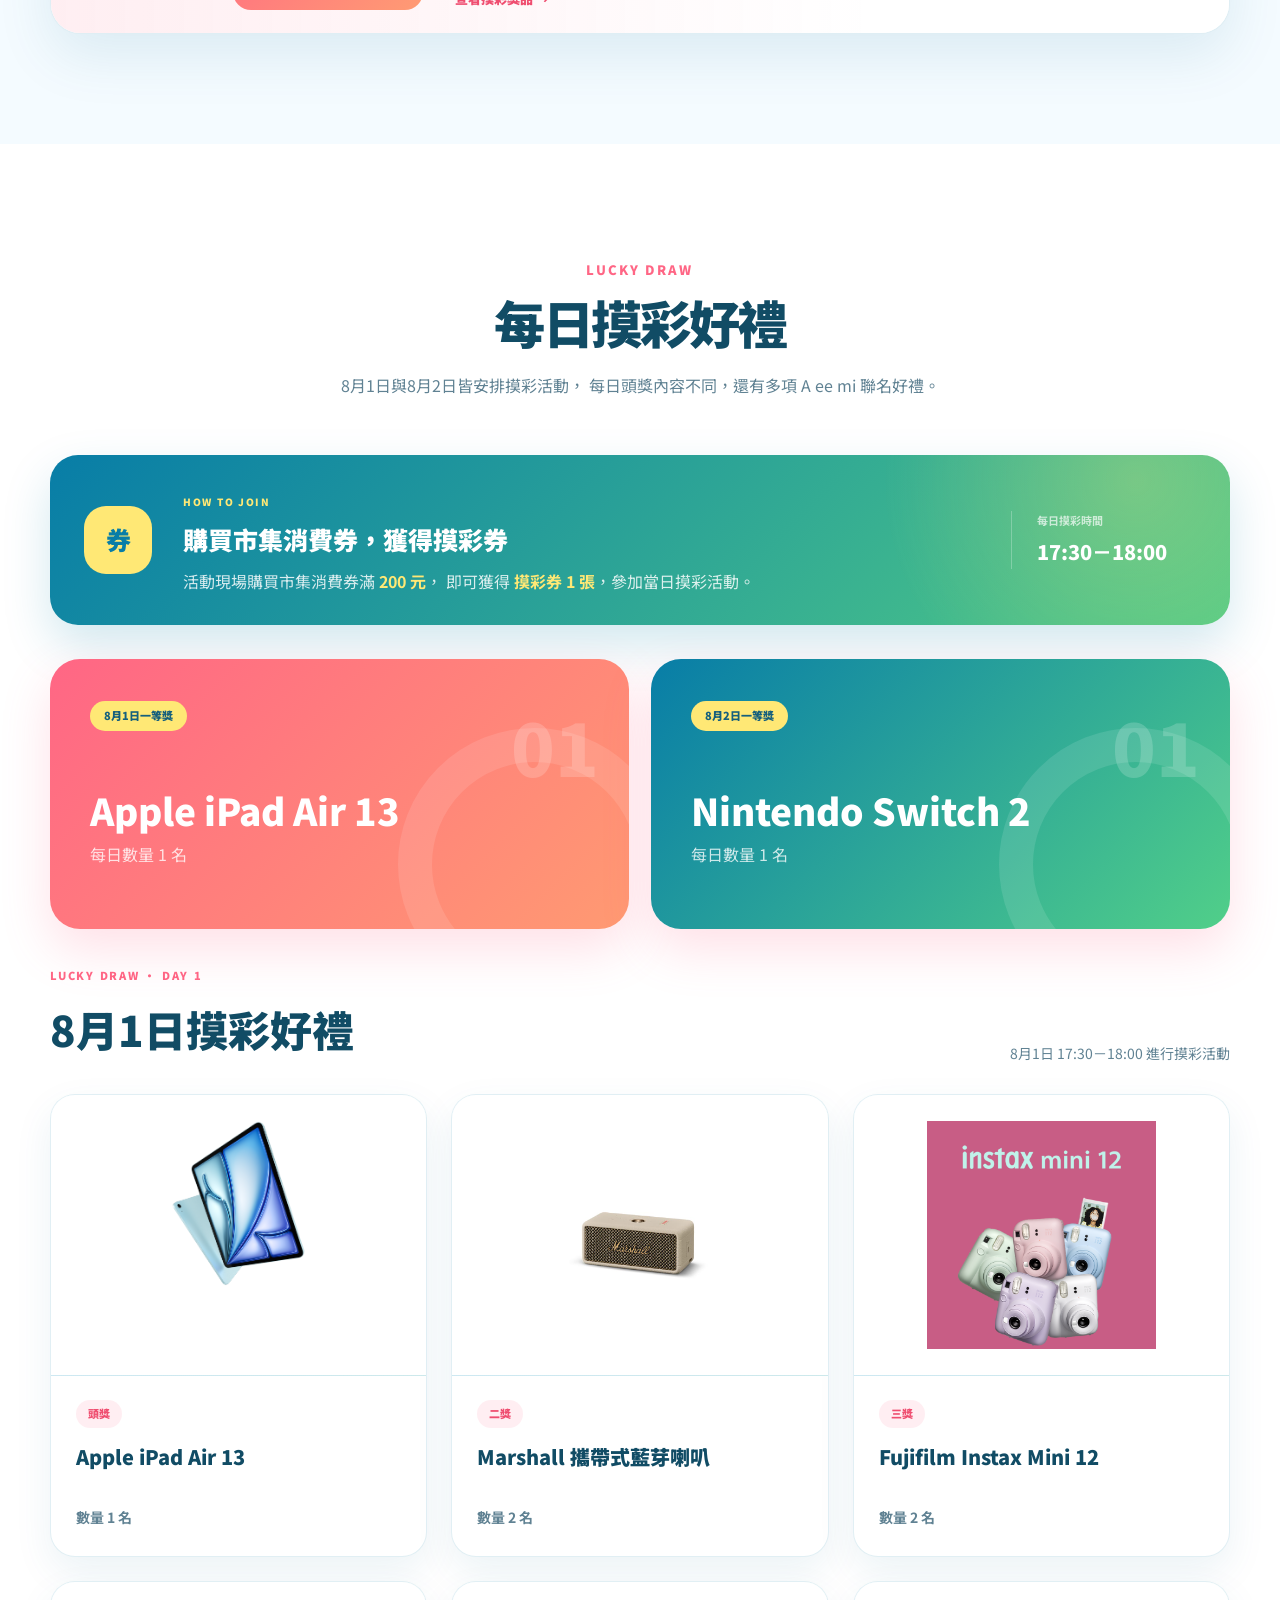
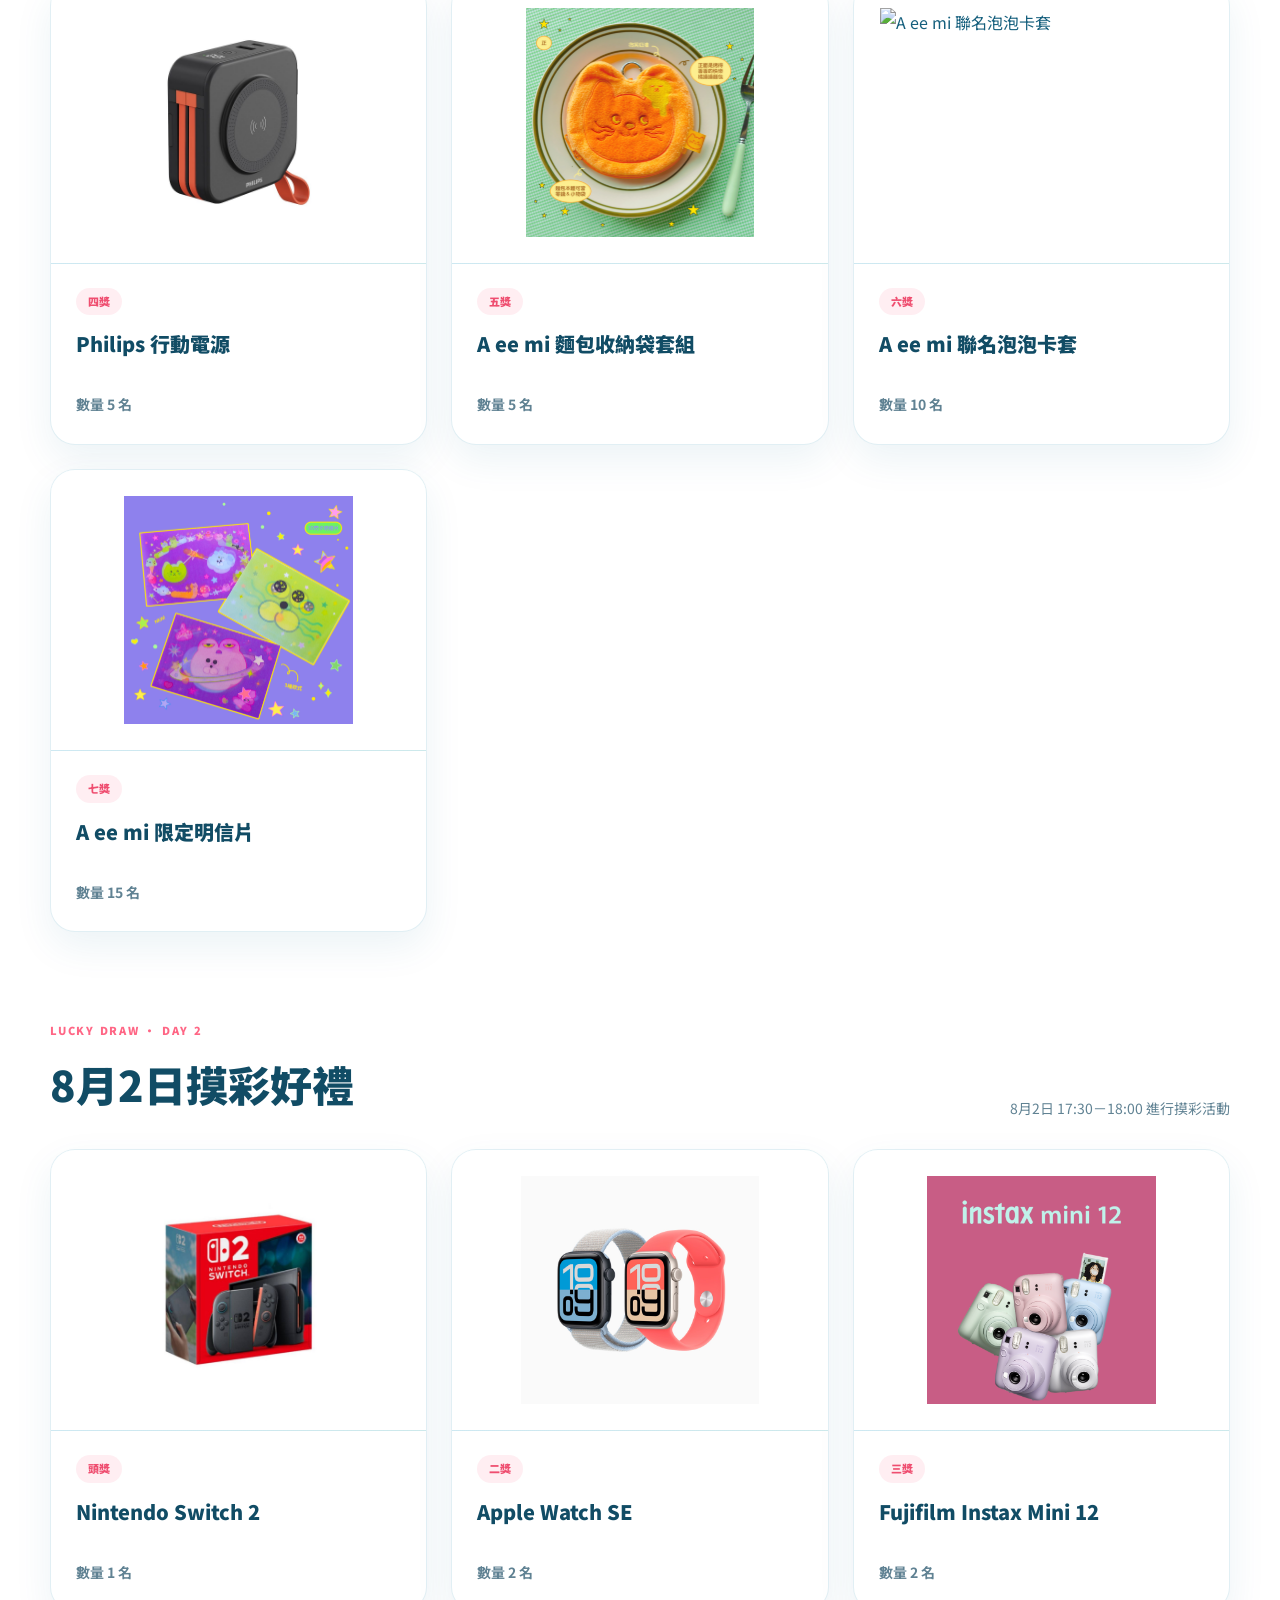
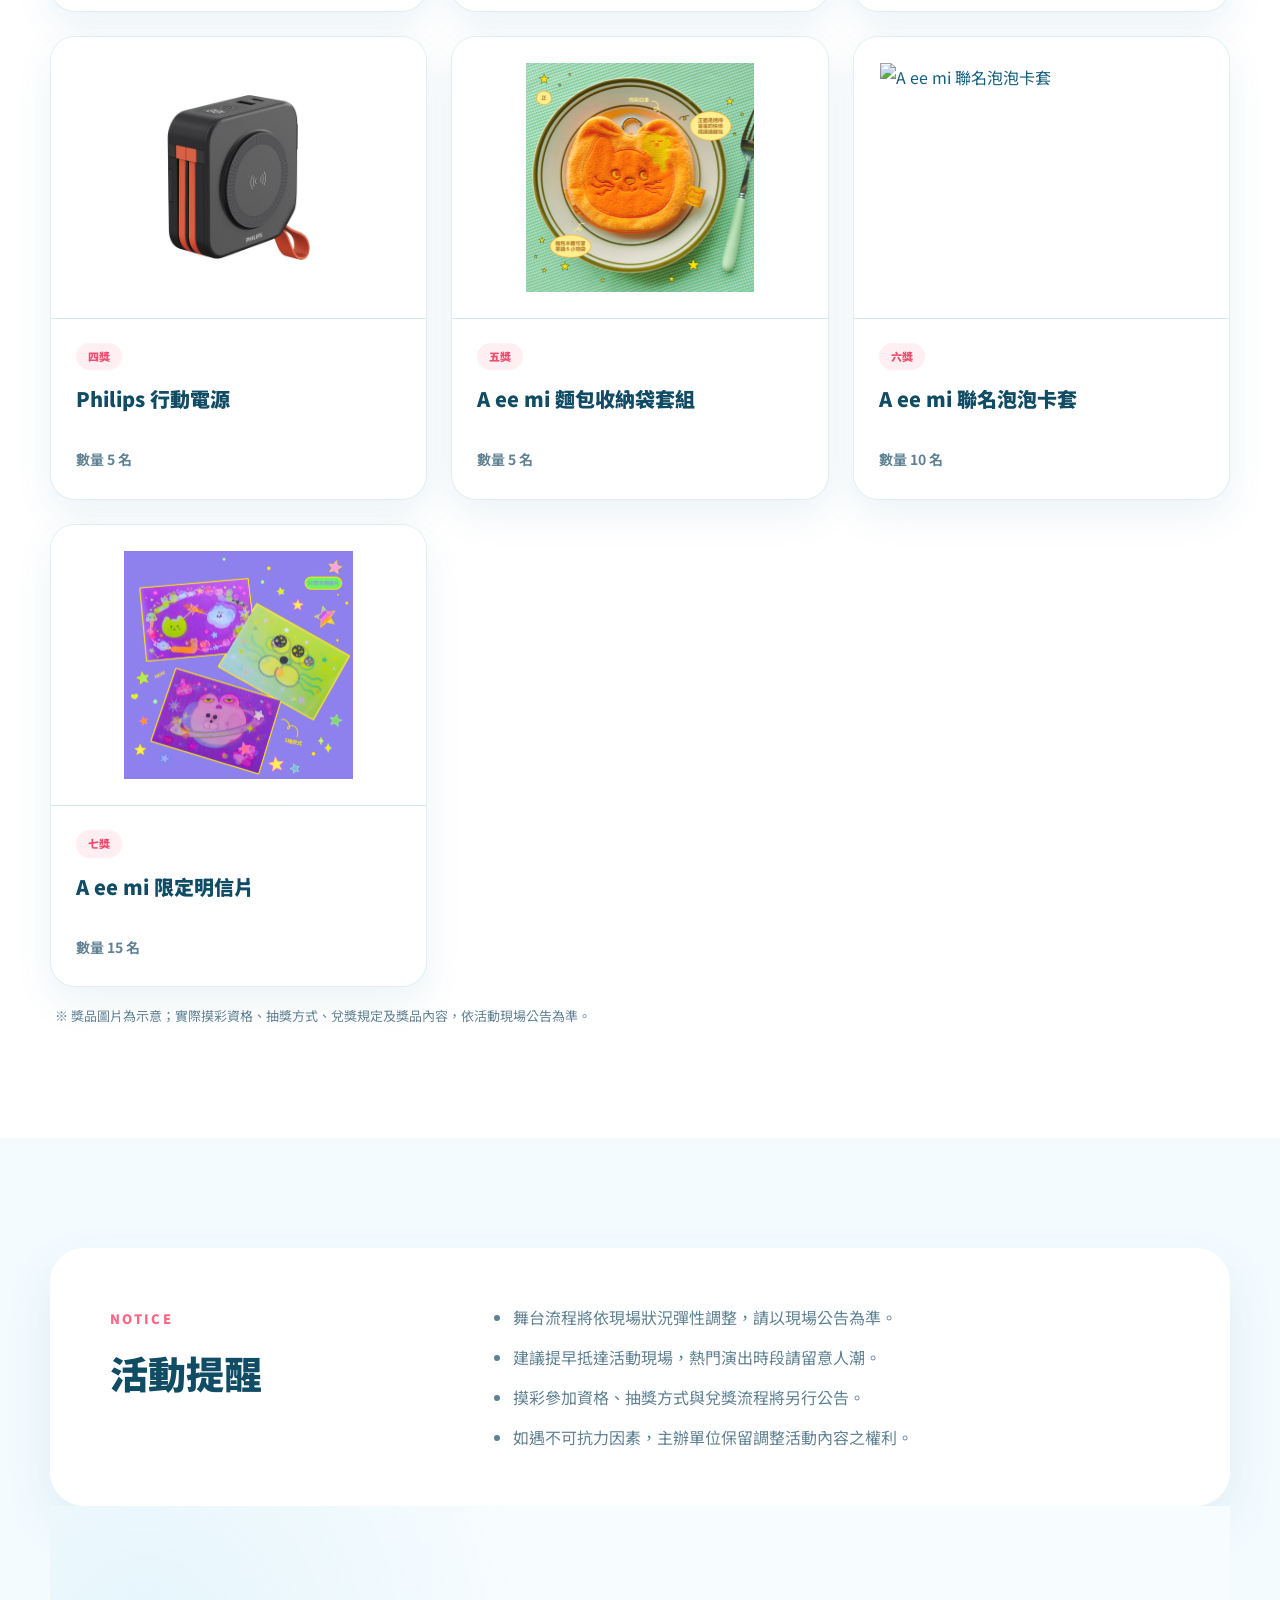
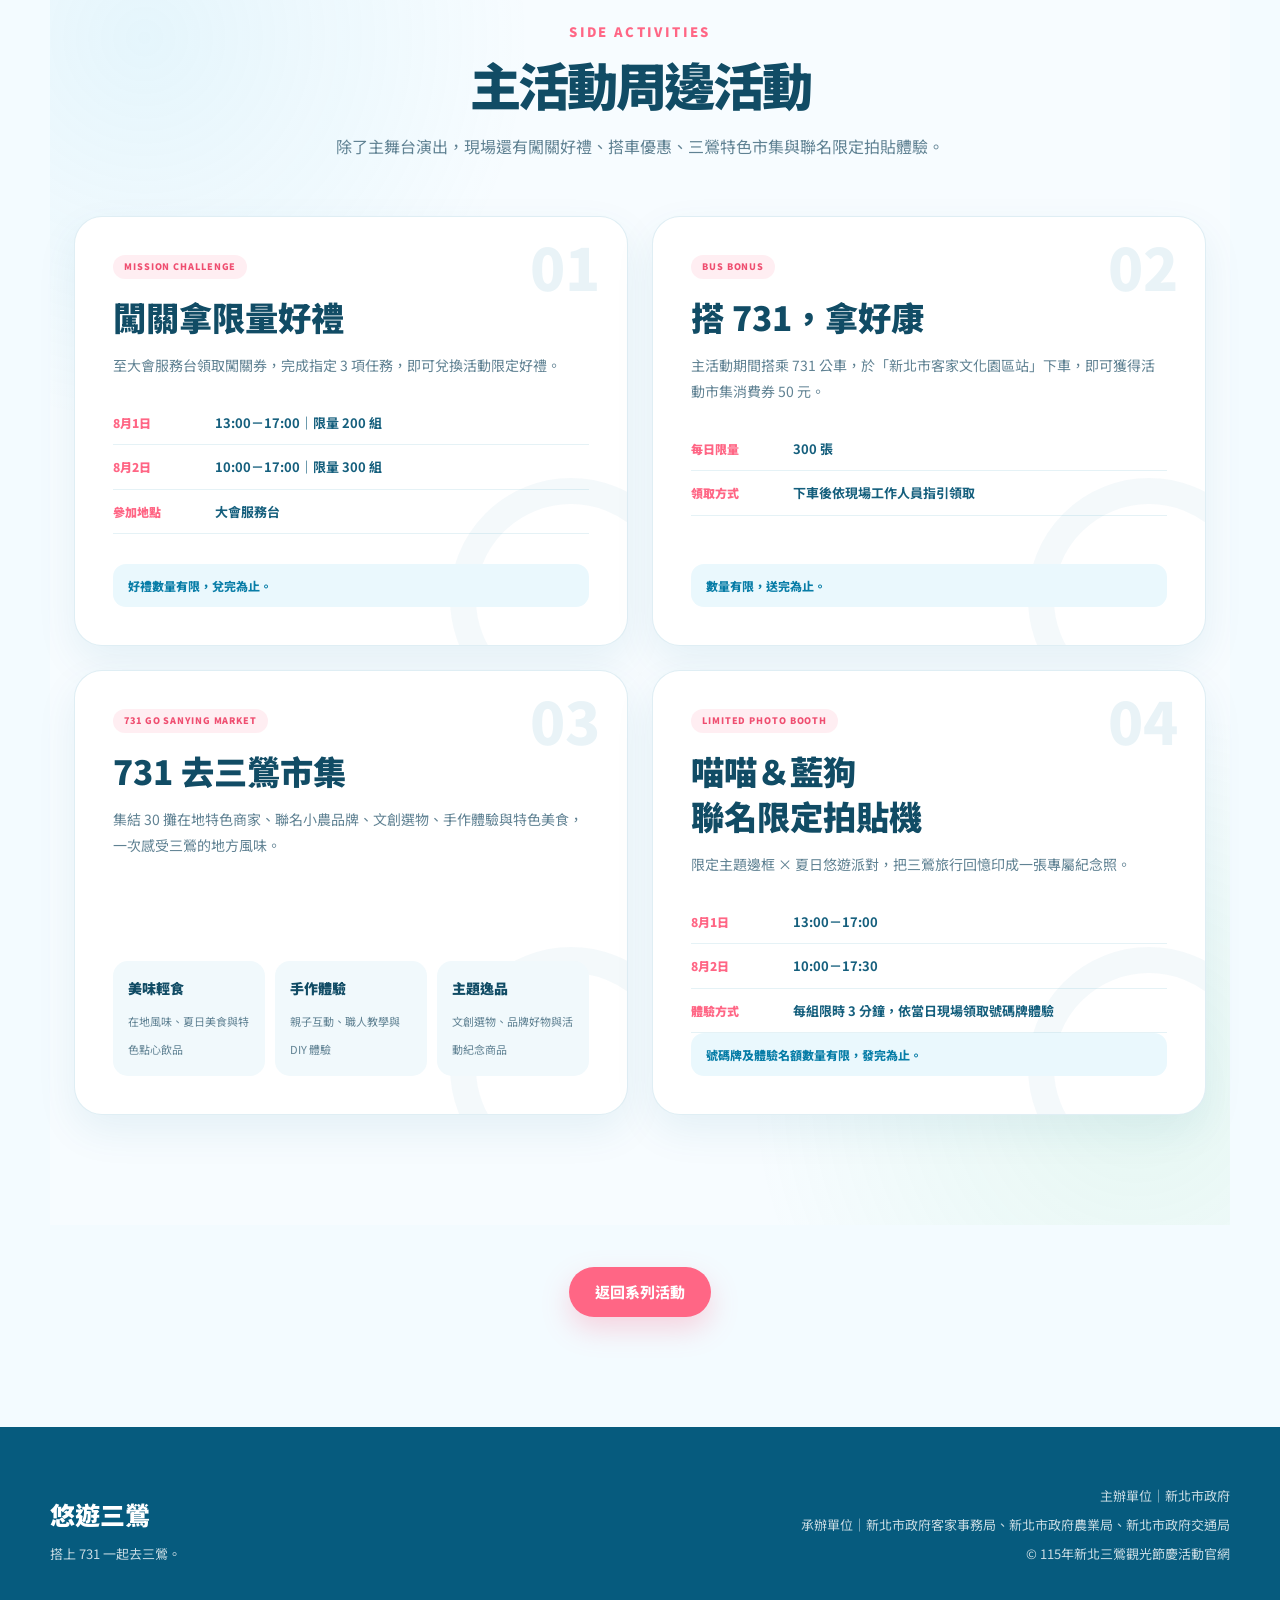
==== commit f1c9f999: "Update main-event.html" ====
--- a/main-event.html
+++ b/main-event.html
@@ -1048,7 +1048,7 @@
 <span class="image-placeholder">獎品照片<br/>1200 × 900</span>
 </div>
 <div class="prize-card-content">
-<span class="prize-rank">一等獎</span>
+<span class="prize-rank">頭獎</span>
 <h4>Apple iPad Air 13</h4>
 <p>數量 1 名</p>
 </div>
@@ -1059,7 +1059,7 @@
 <span class="image-placeholder">獎品照片</span>
 </div>
 <div class="prize-card-content">
-<span class="prize-rank">二等獎</span>
+<span class="prize-rank">二獎</span>
 <h4>Marshall 攜帶式藍芽喇叭</h4>
 <p>數量 2 名</p>
 </div>
@@ -1137,7 +1137,7 @@
 <span class="image-placeholder">獎品照片<br/>1200 × 900</span>
 </div>
 <div class="prize-card-content">
-<span class="prize-rank">一等獎</span>
+<span class="prize-rank">頭獎</span>
 <h4>Nintendo Switch 2</h4>
 <p>數量 1 名</p>
 </div>
@@ -1148,7 +1148,7 @@
 <span class="image-placeholder">獎品照片</span>
 </div>
 <div class="prize-card-content">
-<span class="prize-rank">二等獎</span>
+<span class="prize-rank">二獎</span>
 <h4>Apple Watch SE</h4>
 <p>數量 2 名</p>
 </div>
